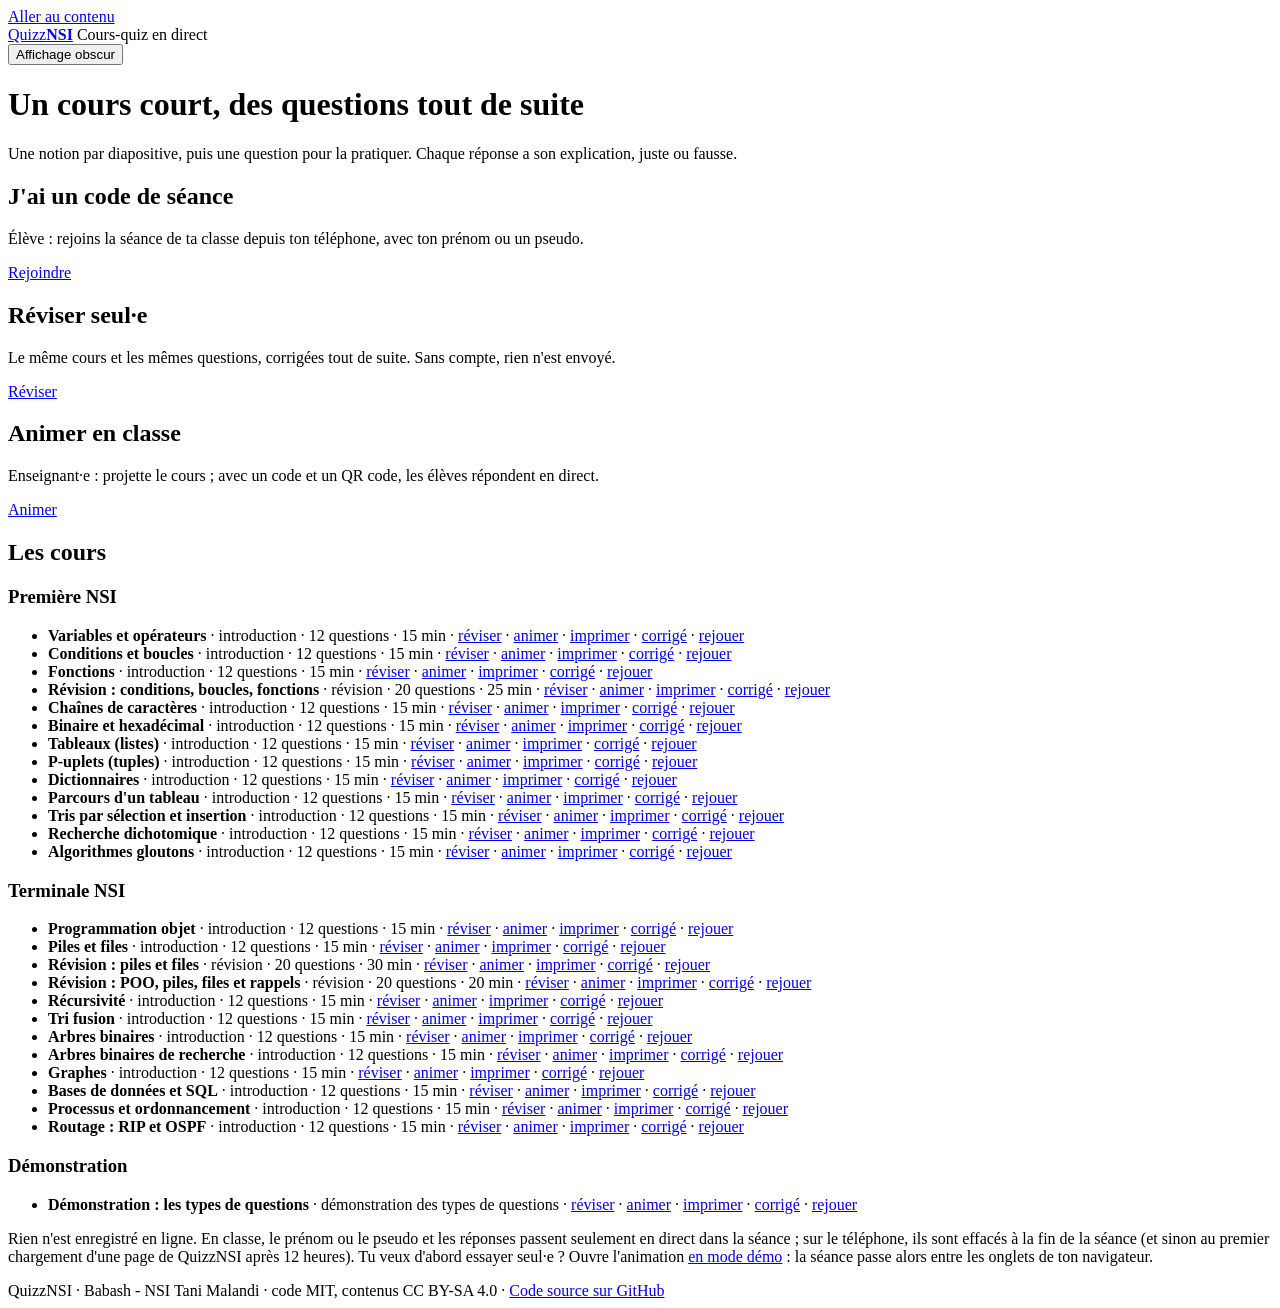
==== index.html @ 61593be2 "[T128][quiz] Révision POO, piles, files : retours du Gardien (q16, q19, q20, places, index.html) Co-" ====
<!DOCTYPE html>
<html lang="fr">
<head>
<meta charset="utf-8">
<meta name="viewport" content="width=device-width, initial-scale=1">
<title>QuizzNSI · cours-quiz en direct</title>
<meta name="description" content="Des cours en diapositives avec des questions à choix, à suivre en classe, chacun·e depuis son téléphone, seul·e en révision, ou sur papier.">
<link rel="icon" href="favicon.svg" type="image/svg+xml">
<link rel="stylesheet" href="css/polices.css">
<link rel="stylesheet" href="css/quizz.css">
<script>try{var t=localStorage.getItem('quizz-nsi:theme');t=t&&JSON.parse(t);if(t==='light'||t==='dark')document.documentElement.dataset.theme=t}catch(e){}</script>
</head>
<body>
<a class="evitement" href="#contenu">Aller au contenu</a>
<header class="barre">
  <a class="marque" href="index.html">Quizz<b>NSI</b></a>
  <span class="titre-page">Cours-quiz en direct</span>
  <div class="actions"><button class="bouton petit" type="button" data-bascule-theme>Affichage obscur</button></div>
</header>
<main id="contenu" tabindex="-1" class="accueil">
  <h1>Un cours court, des questions tout de suite</h1>
  <p>Une notion par diapositive, puis une question pour la pratiquer. Chaque réponse a son explication, juste ou fausse.</p>
  <div class="chemins">
    <section class="cadre chemin">
      <h2>J'ai un code de séance</h2>
      <p>Élève : rejoins la séance de ta classe depuis ton téléphone, avec ton prénom ou un pseudo.</p>
      <a class="bouton fort" href="rejoindre.html">Rejoindre</a>
    </section>
    <section class="cadre chemin">
      <h2>Réviser seul·e</h2>
      <p>Le même cours et les mêmes questions, corrigées tout de suite. Sans compte, rien n'est envoyé.</p>
      <a class="bouton" href="revision.html?cours=piles-files">Réviser</a>
    </section>
    <section class="cadre chemin">
      <h2>Animer en classe</h2>
      <p>Enseignant·e : projette le cours ; avec un code et un QR code, les élèves répondent en direct.</p>
      <a class="bouton" href="animer.html?cours=piles-files">Animer</a>
    </section>
  </div>
  <h2>Les cours</h2>
  <div id="cours">
  <h3>Première NSI</h3>
  <ul class="cours-liste">
    <li class="cadre"><strong>Variables et opérateurs</strong> · introduction · 12 questions · 15&nbsp;min · <a href="revision.html?cours=variables">réviser</a> · <a href="animer.html?cours=variables">animer</a> · <a href="imprimer.html?cours=variables">imprimer</a> · <a href="imprimer.html?cours=variables&amp;corrige">corrigé</a> · <a href="revision.html?cours=variables&amp;rejouer">rejouer</a></li>
    <li class="cadre"><strong>Conditions et boucles</strong> · introduction · 12 questions · 15&nbsp;min · <a href="revision.html?cours=conditions-boucles">réviser</a> · <a href="animer.html?cours=conditions-boucles">animer</a> · <a href="imprimer.html?cours=conditions-boucles">imprimer</a> · <a href="imprimer.html?cours=conditions-boucles&amp;corrige">corrigé</a> · <a href="revision.html?cours=conditions-boucles&amp;rejouer">rejouer</a></li>
    <li class="cadre"><strong>Fonctions</strong> · introduction · 12 questions · 15&nbsp;min · <a href="revision.html?cours=fonctions">réviser</a> · <a href="animer.html?cours=fonctions">animer</a> · <a href="imprimer.html?cours=fonctions">imprimer</a> · <a href="imprimer.html?cours=fonctions&amp;corrige">corrigé</a> · <a href="revision.html?cours=fonctions&amp;rejouer">rejouer</a></li>
    <li class="cadre"><strong>Révision : conditions, boucles, fonctions</strong> · révision · 20 questions · 25&nbsp;min · <a href="revision.html?cours=revision-conditions-boucles">réviser</a> · <a href="animer.html?cours=revision-conditions-boucles">animer</a> · <a href="imprimer.html?cours=revision-conditions-boucles">imprimer</a> · <a href="imprimer.html?cours=revision-conditions-boucles&amp;corrige">corrigé</a> · <a href="revision.html?cours=revision-conditions-boucles&amp;rejouer">rejouer</a></li>
    <li class="cadre"><strong>Chaînes de caractères</strong> · introduction · 12 questions · 15&nbsp;min · <a href="revision.html?cours=chaines">réviser</a> · <a href="animer.html?cours=chaines">animer</a> · <a href="imprimer.html?cours=chaines">imprimer</a> · <a href="imprimer.html?cours=chaines&amp;corrige">corrigé</a> · <a href="revision.html?cours=chaines&amp;rejouer">rejouer</a></li>
    <li class="cadre"><strong>Binaire et hexadécimal</strong> · introduction · 12 questions · 15&nbsp;min · <a href="revision.html?cours=binaire">réviser</a> · <a href="animer.html?cours=binaire">animer</a> · <a href="imprimer.html?cours=binaire">imprimer</a> · <a href="imprimer.html?cours=binaire&amp;corrige">corrigé</a> · <a href="revision.html?cours=binaire&amp;rejouer">rejouer</a></li>
    <li class="cadre"><strong>Tableaux (listes)</strong> · introduction · 12 questions · 15&nbsp;min · <a href="revision.html?cours=listes">réviser</a> · <a href="animer.html?cours=listes">animer</a> · <a href="imprimer.html?cours=listes">imprimer</a> · <a href="imprimer.html?cours=listes&amp;corrige">corrigé</a> · <a href="revision.html?cours=listes&amp;rejouer">rejouer</a></li>
    <li class="cadre"><strong>P-uplets (tuples)</strong> · introduction · 12 questions · 15&nbsp;min · <a href="revision.html?cours=tuples">réviser</a> · <a href="animer.html?cours=tuples">animer</a> · <a href="imprimer.html?cours=tuples">imprimer</a> · <a href="imprimer.html?cours=tuples&amp;corrige">corrigé</a> · <a href="revision.html?cours=tuples&amp;rejouer">rejouer</a></li>
    <li class="cadre"><strong>Dictionnaires</strong> · introduction · 12 questions · 15&nbsp;min · <a href="revision.html?cours=dictionnaires">réviser</a> · <a href="animer.html?cours=dictionnaires">animer</a> · <a href="imprimer.html?cours=dictionnaires">imprimer</a> · <a href="imprimer.html?cours=dictionnaires&amp;corrige">corrigé</a> · <a href="revision.html?cours=dictionnaires&amp;rejouer">rejouer</a></li>
    <li class="cadre"><strong>Parcours d'un tableau</strong> · introduction · 12 questions · 15&nbsp;min · <a href="revision.html?cours=parcours-tableau">réviser</a> · <a href="animer.html?cours=parcours-tableau">animer</a> · <a href="imprimer.html?cours=parcours-tableau">imprimer</a> · <a href="imprimer.html?cours=parcours-tableau&amp;corrige">corrigé</a> · <a href="revision.html?cours=parcours-tableau&amp;rejouer">rejouer</a></li>
    <li class="cadre"><strong>Tris par sélection et insertion</strong> · introduction · 12 questions · 15&nbsp;min · <a href="revision.html?cours=tris">réviser</a> · <a href="animer.html?cours=tris">animer</a> · <a href="imprimer.html?cours=tris">imprimer</a> · <a href="imprimer.html?cours=tris&amp;corrige">corrigé</a> · <a href="revision.html?cours=tris&amp;rejouer">rejouer</a></li>
    <li class="cadre"><strong>Recherche dichotomique</strong> · introduction · 12 questions · 15&nbsp;min · <a href="revision.html?cours=dichotomie">réviser</a> · <a href="animer.html?cours=dichotomie">animer</a> · <a href="imprimer.html?cours=dichotomie">imprimer</a> · <a href="imprimer.html?cours=dichotomie&amp;corrige">corrigé</a> · <a href="revision.html?cours=dichotomie&amp;rejouer">rejouer</a></li>
    <li class="cadre"><strong>Algorithmes gloutons</strong> · introduction · 12 questions · 15&nbsp;min · <a href="revision.html?cours=gloutons">réviser</a> · <a href="animer.html?cours=gloutons">animer</a> · <a href="imprimer.html?cours=gloutons">imprimer</a> · <a href="imprimer.html?cours=gloutons&amp;corrige">corrigé</a> · <a href="revision.html?cours=gloutons&amp;rejouer">rejouer</a></li>
  </ul>
  <h3>Terminale NSI</h3>
  <ul class="cours-liste">
    <li class="cadre"><strong>Programmation objet</strong> · introduction · 12 questions · 15&nbsp;min · <a href="revision.html?cours=poo">réviser</a> · <a href="animer.html?cours=poo">animer</a> · <a href="imprimer.html?cours=poo">imprimer</a> · <a href="imprimer.html?cours=poo&amp;corrige">corrigé</a> · <a href="revision.html?cours=poo&amp;rejouer">rejouer</a></li>
    <li class="cadre"><strong>Piles et files</strong> · introduction · 12 questions · 15&nbsp;min · <a href="revision.html?cours=piles-files">réviser</a> · <a href="animer.html?cours=piles-files">animer</a> · <a href="imprimer.html?cours=piles-files">imprimer</a> · <a href="imprimer.html?cours=piles-files&amp;corrige">corrigé</a> · <a href="revision.html?cours=piles-files&amp;rejouer">rejouer</a></li>
    <li class="cadre"><strong>Révision : piles et files</strong> · révision · 20 questions · 30&nbsp;min · <a href="revision.html?cours=revision-piles-files">réviser</a> · <a href="animer.html?cours=revision-piles-files">animer</a> · <a href="imprimer.html?cours=revision-piles-files">imprimer</a> · <a href="imprimer.html?cours=revision-piles-files&amp;corrige">corrigé</a> · <a href="revision.html?cours=revision-piles-files&amp;rejouer">rejouer</a></li>
    <li class="cadre"><strong>Révision : POO, piles, files et rappels</strong> · révision · 20 questions · 20&nbsp;min · <a href="revision.html?cours=revision-poo-piles-files">réviser</a> · <a href="animer.html?cours=revision-poo-piles-files">animer</a> · <a href="imprimer.html?cours=revision-poo-piles-files">imprimer</a> · <a href="imprimer.html?cours=revision-poo-piles-files&amp;corrige">corrigé</a> · <a href="revision.html?cours=revision-poo-piles-files&amp;rejouer">rejouer</a></li>
    <li class="cadre"><strong>Récursivité</strong> · introduction · 12 questions · 15&nbsp;min · <a href="revision.html?cours=recursivite">réviser</a> · <a href="animer.html?cours=recursivite">animer</a> · <a href="imprimer.html?cours=recursivite">imprimer</a> · <a href="imprimer.html?cours=recursivite&amp;corrige">corrigé</a> · <a href="revision.html?cours=recursivite&amp;rejouer">rejouer</a></li>
    <li class="cadre"><strong>Tri fusion</strong> · introduction · 12 questions · 15&nbsp;min · <a href="revision.html?cours=tri-fusion">réviser</a> · <a href="animer.html?cours=tri-fusion">animer</a> · <a href="imprimer.html?cours=tri-fusion">imprimer</a> · <a href="imprimer.html?cours=tri-fusion&amp;corrige">corrigé</a> · <a href="revision.html?cours=tri-fusion&amp;rejouer">rejouer</a></li>
    <li class="cadre"><strong>Arbres binaires</strong> · introduction · 12 questions · 15&nbsp;min · <a href="revision.html?cours=arbres-binaires">réviser</a> · <a href="animer.html?cours=arbres-binaires">animer</a> · <a href="imprimer.html?cours=arbres-binaires">imprimer</a> · <a href="imprimer.html?cours=arbres-binaires&amp;corrige">corrigé</a> · <a href="revision.html?cours=arbres-binaires&amp;rejouer">rejouer</a></li>
    <li class="cadre"><strong>Arbres binaires de recherche</strong> · introduction · 12 questions · 15&nbsp;min · <a href="revision.html?cours=abr">réviser</a> · <a href="animer.html?cours=abr">animer</a> · <a href="imprimer.html?cours=abr">imprimer</a> · <a href="imprimer.html?cours=abr&amp;corrige">corrigé</a> · <a href="revision.html?cours=abr&amp;rejouer">rejouer</a></li>
    <li class="cadre"><strong>Graphes</strong> · introduction · 12 questions · 15&nbsp;min · <a href="revision.html?cours=graphes">réviser</a> · <a href="animer.html?cours=graphes">animer</a> · <a href="imprimer.html?cours=graphes">imprimer</a> · <a href="imprimer.html?cours=graphes&amp;corrige">corrigé</a> · <a href="revision.html?cours=graphes&amp;rejouer">rejouer</a></li>
    <li class="cadre"><strong>Bases de données et SQL</strong> · introduction · 12 questions · 15&nbsp;min · <a href="revision.html?cours=sql">réviser</a> · <a href="animer.html?cours=sql">animer</a> · <a href="imprimer.html?cours=sql">imprimer</a> · <a href="imprimer.html?cours=sql&amp;corrige">corrigé</a> · <a href="revision.html?cours=sql&amp;rejouer">rejouer</a></li>
    <li class="cadre"><strong>Processus et ordonnancement</strong> · introduction · 12 questions · 15&nbsp;min · <a href="revision.html?cours=processus">réviser</a> · <a href="animer.html?cours=processus">animer</a> · <a href="imprimer.html?cours=processus">imprimer</a> · <a href="imprimer.html?cours=processus&amp;corrige">corrigé</a> · <a href="revision.html?cours=processus&amp;rejouer">rejouer</a></li>
    <li class="cadre"><strong>Routage : RIP et OSPF</strong> · introduction · 12 questions · 15&nbsp;min · <a href="revision.html?cours=routage">réviser</a> · <a href="animer.html?cours=routage">animer</a> · <a href="imprimer.html?cours=routage">imprimer</a> · <a href="imprimer.html?cours=routage&amp;corrige">corrigé</a> · <a href="revision.html?cours=routage&amp;rejouer">rejouer</a></li>
  </ul>
  <h3>Démonstration</h3>
  <ul class="cours-liste">
    <li class="cadre"><strong>Démonstration : les types de questions</strong> · démonstration des types de questions · <a href="revision.html?cours=demo-types-de-questions">réviser</a> · <a href="animer.html?cours=demo-types-de-questions">animer</a> · <a href="imprimer.html?cours=demo-types-de-questions">imprimer</a> · <a href="imprimer.html?cours=demo-types-de-questions&amp;corrige">corrigé</a> · <a href="revision.html?cours=demo-types-de-questions&amp;rejouer">rejouer</a></li>
  </ul>
  </div>
  <p class="info">Rien n'est enregistré en ligne. En classe, le prénom ou le pseudo et les réponses passent seulement en direct dans la séance ; sur le téléphone, ils sont effacés à la fin de la séance (et sinon au premier chargement d'une page de QuizzNSI après 12 heures). Tu veux d'abord essayer seul·e ? Ouvre l'animation <a href="animer.html?cours=piles-files&amp;demo">en mode démo</a> : la séance passe alors entre les onglets de ton navigateur.</p>
</main>
<footer class="pied">QuizzNSI · Babash - NSI Tani Malandi · code MIT, contenus CC BY-SA 4.0 · <a href="https://github.com/babash/quizz-nsi" rel="noopener">Code source sur GitHub</a></footer>
<script src="js/commun.js"></script>
<script>
(async function () {
  const Q = window.QuizzNSI; Q.theme();
  try {
    const r = await fetch('cours/catalogue.json', { cache: 'no-cache' }); if (!r.ok) return;
    const c = await r.json(); if (!c || !Array.isArray(c.cours) || !c.cours.length) return;
    // rangés par niveau, dans l'ordre du catalogue (la progression de l'année) ; la démonstration à la fin
    const ligne = x => {
      const id = encodeURIComponent(x.id);
      const gabarit = x.gabarit === 'introduction' ? 'introduction · ' : x.gabarit === 'revision' ? 'révision · ' : '';
      const duree = (x.duree_minutes | 0) > 0 ? ' · ' + (x.duree_minutes | 0) + String.fromCharCode(0xA0) + 'min' : '';
      const quoi = x.demonstration === true ? 'démonstration des types de questions' : gabarit + (x.questions | 0) + ' questions' + duree;
      return '<li class="cadre"><strong>' + Q.echapper(x.titre) + '</strong> · ' + quoi + ' · '
        + '<a href="revision.html?cours=' + id + '">réviser</a> · <a href="animer.html?cours=' + id + '">animer</a> · <a href="imprimer.html?cours=' + id + '">imprimer</a> · <a href="imprimer.html?cours=' + id + '&amp;corrige">corrigé</a> · <a href="revision.html?cours=' + id + '&amp;rejouer">rejouer</a></li>';
    };
    const groupes = [];
    c.cours.filter(x => /^[a-z0-9-]{1,60}$/.test(x.id)).forEach(x => {
      const nom = x.demonstration === true ? 'Démonstration' : String(x.niveau || '');
      let g = groupes.find(y => y.nom === nom);
      if (!g) { g = { nom, cours: [] }; groupes.push(g); }
      g.cours.push(x);
    });
    groupes.sort((a, b) => (a.nom === 'Démonstration') - (b.nom === 'Démonstration'));
    document.getElementById('cours').innerHTML = groupes.map(g => '<h3>' + Q.echapper(g.nom) + '</h3><ul class="cours-liste">' + g.cours.map(ligne).join('') + '</ul>').join('');
  } catch (e) { /* la liste écrite dans la page reste */ }
})();
</script>
</body>
</html>
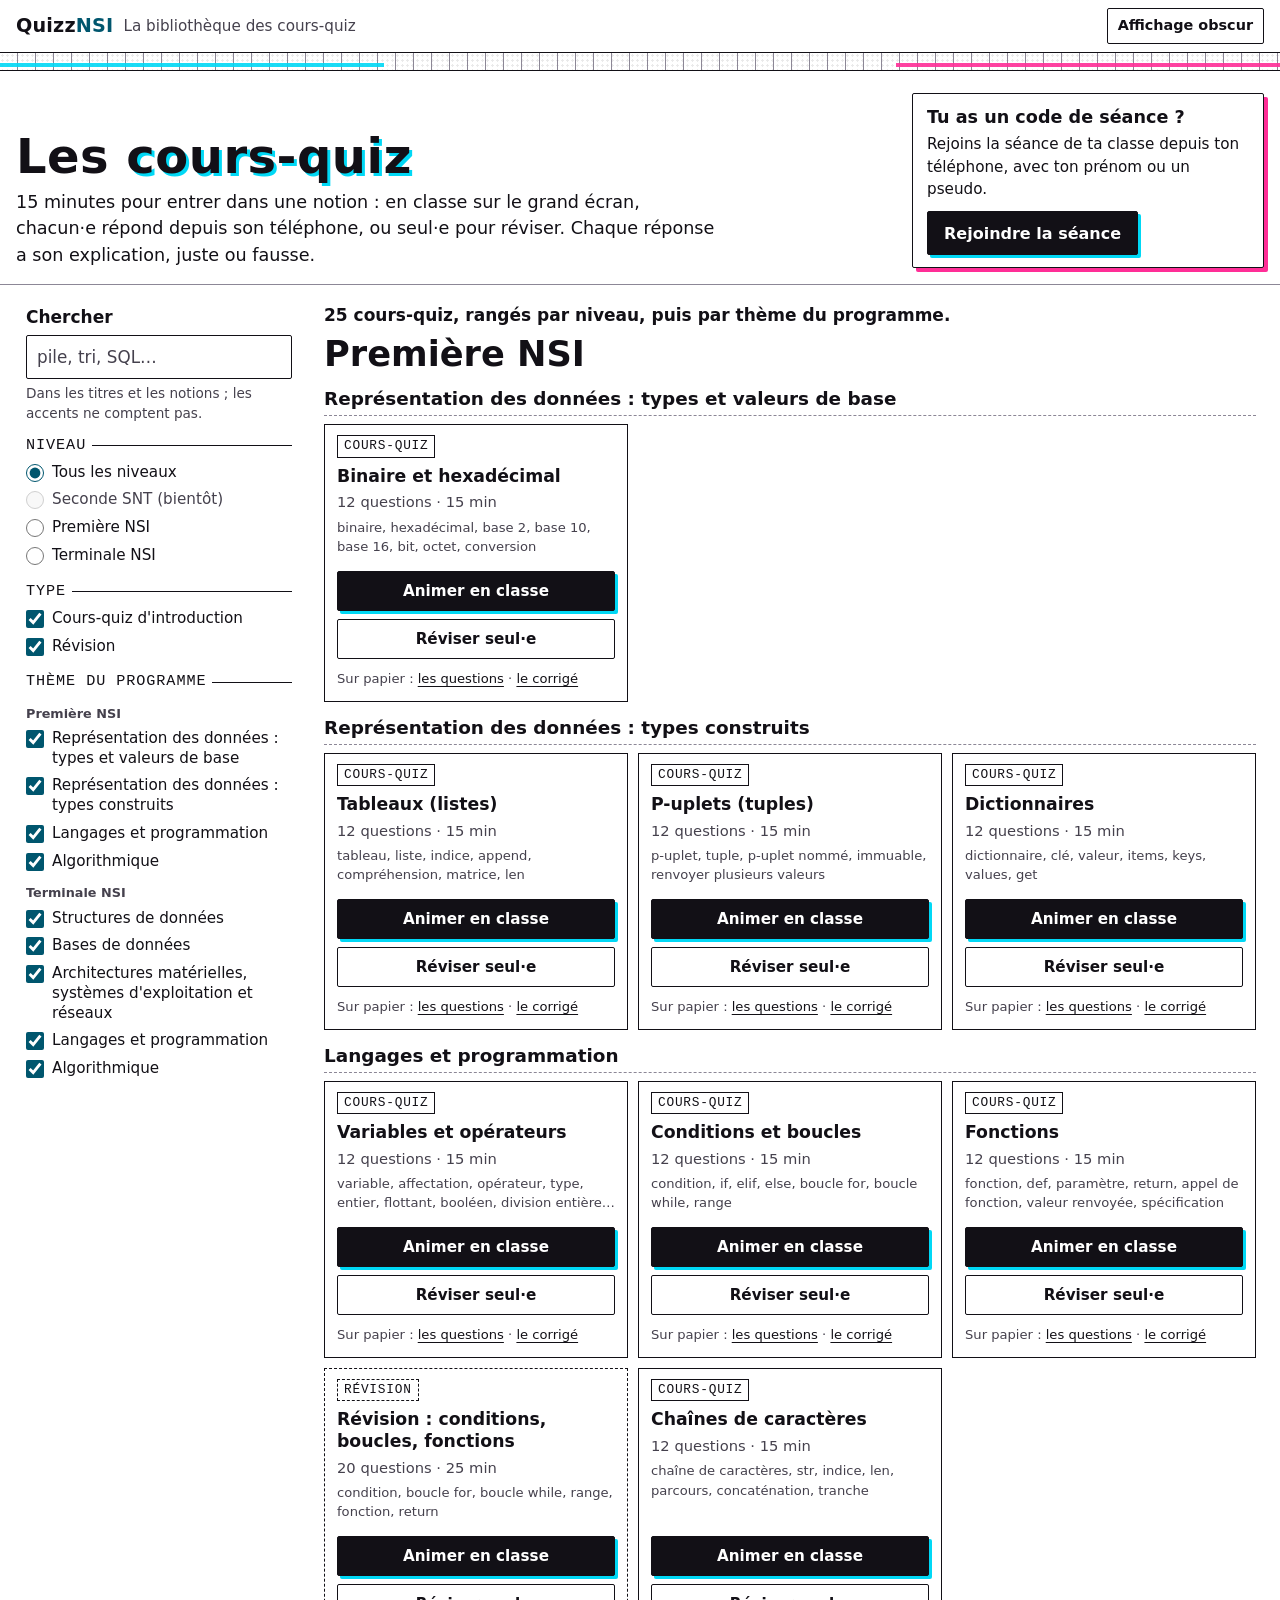
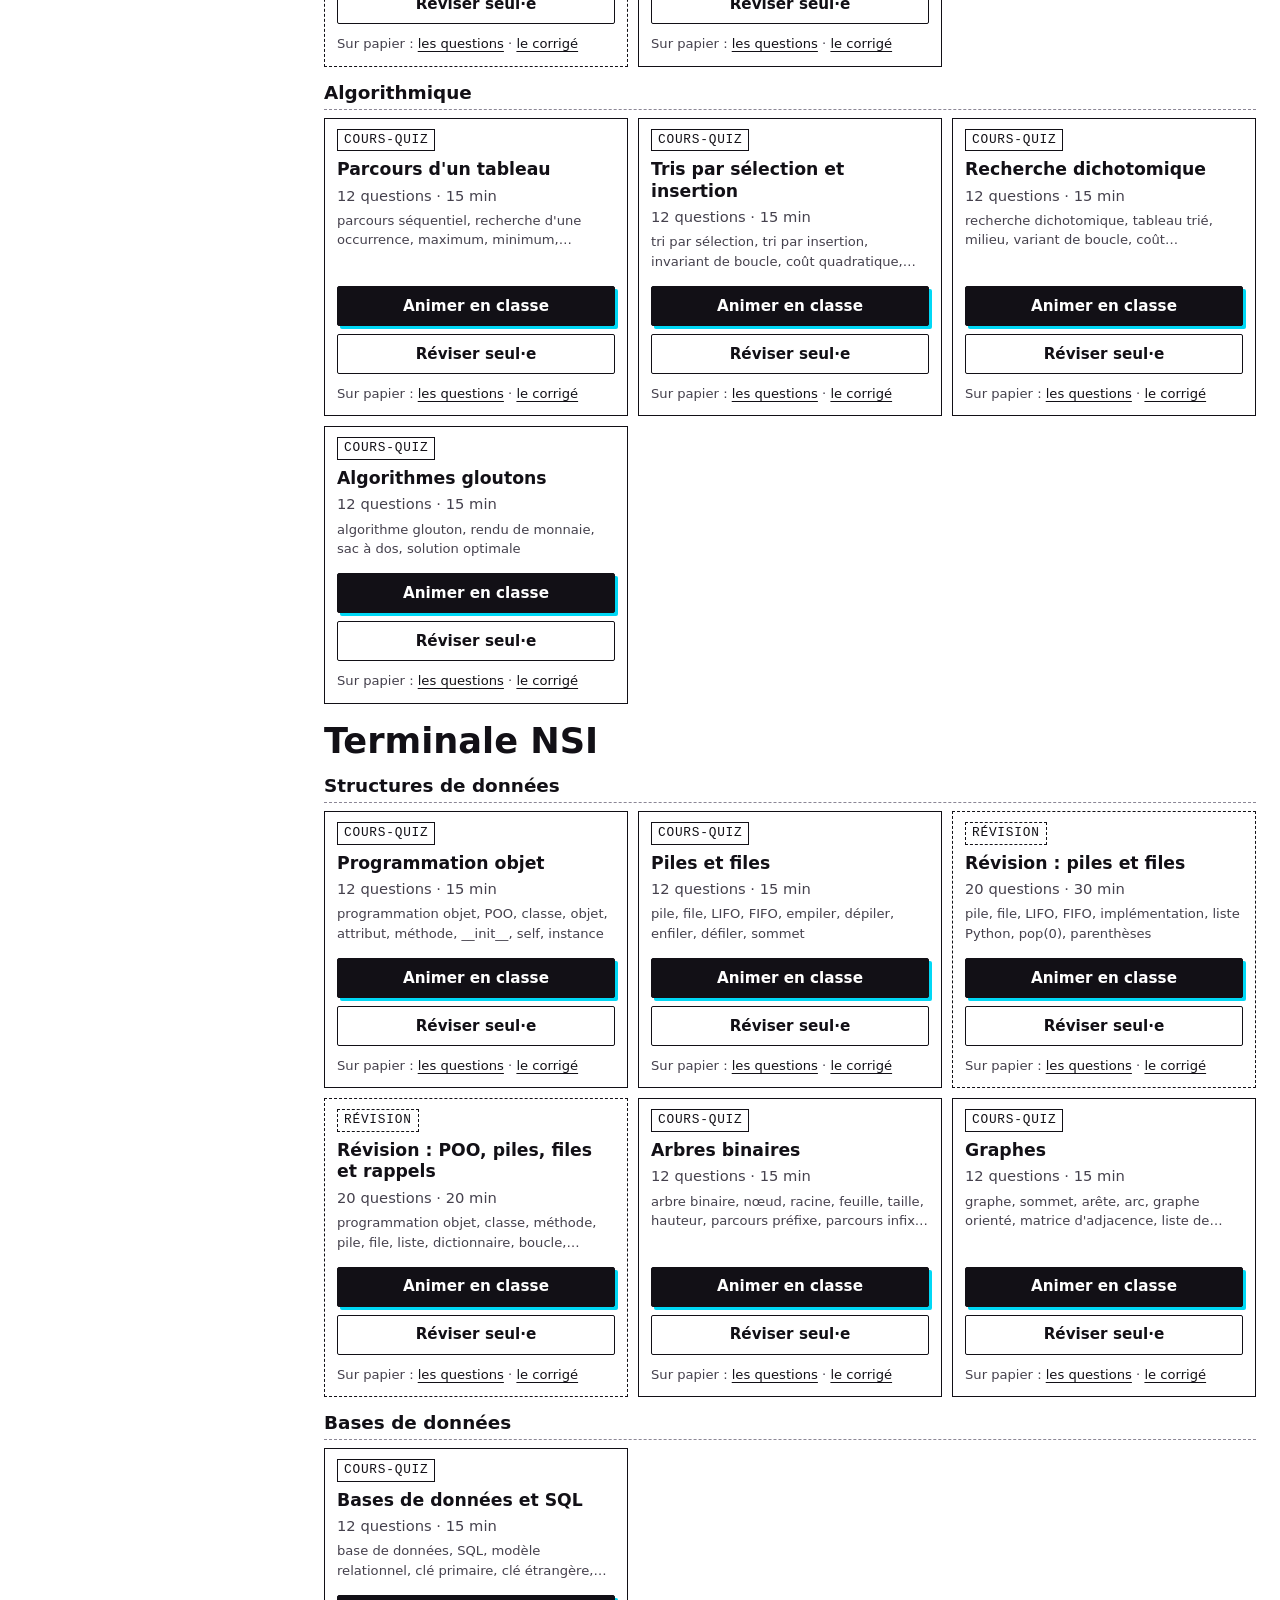
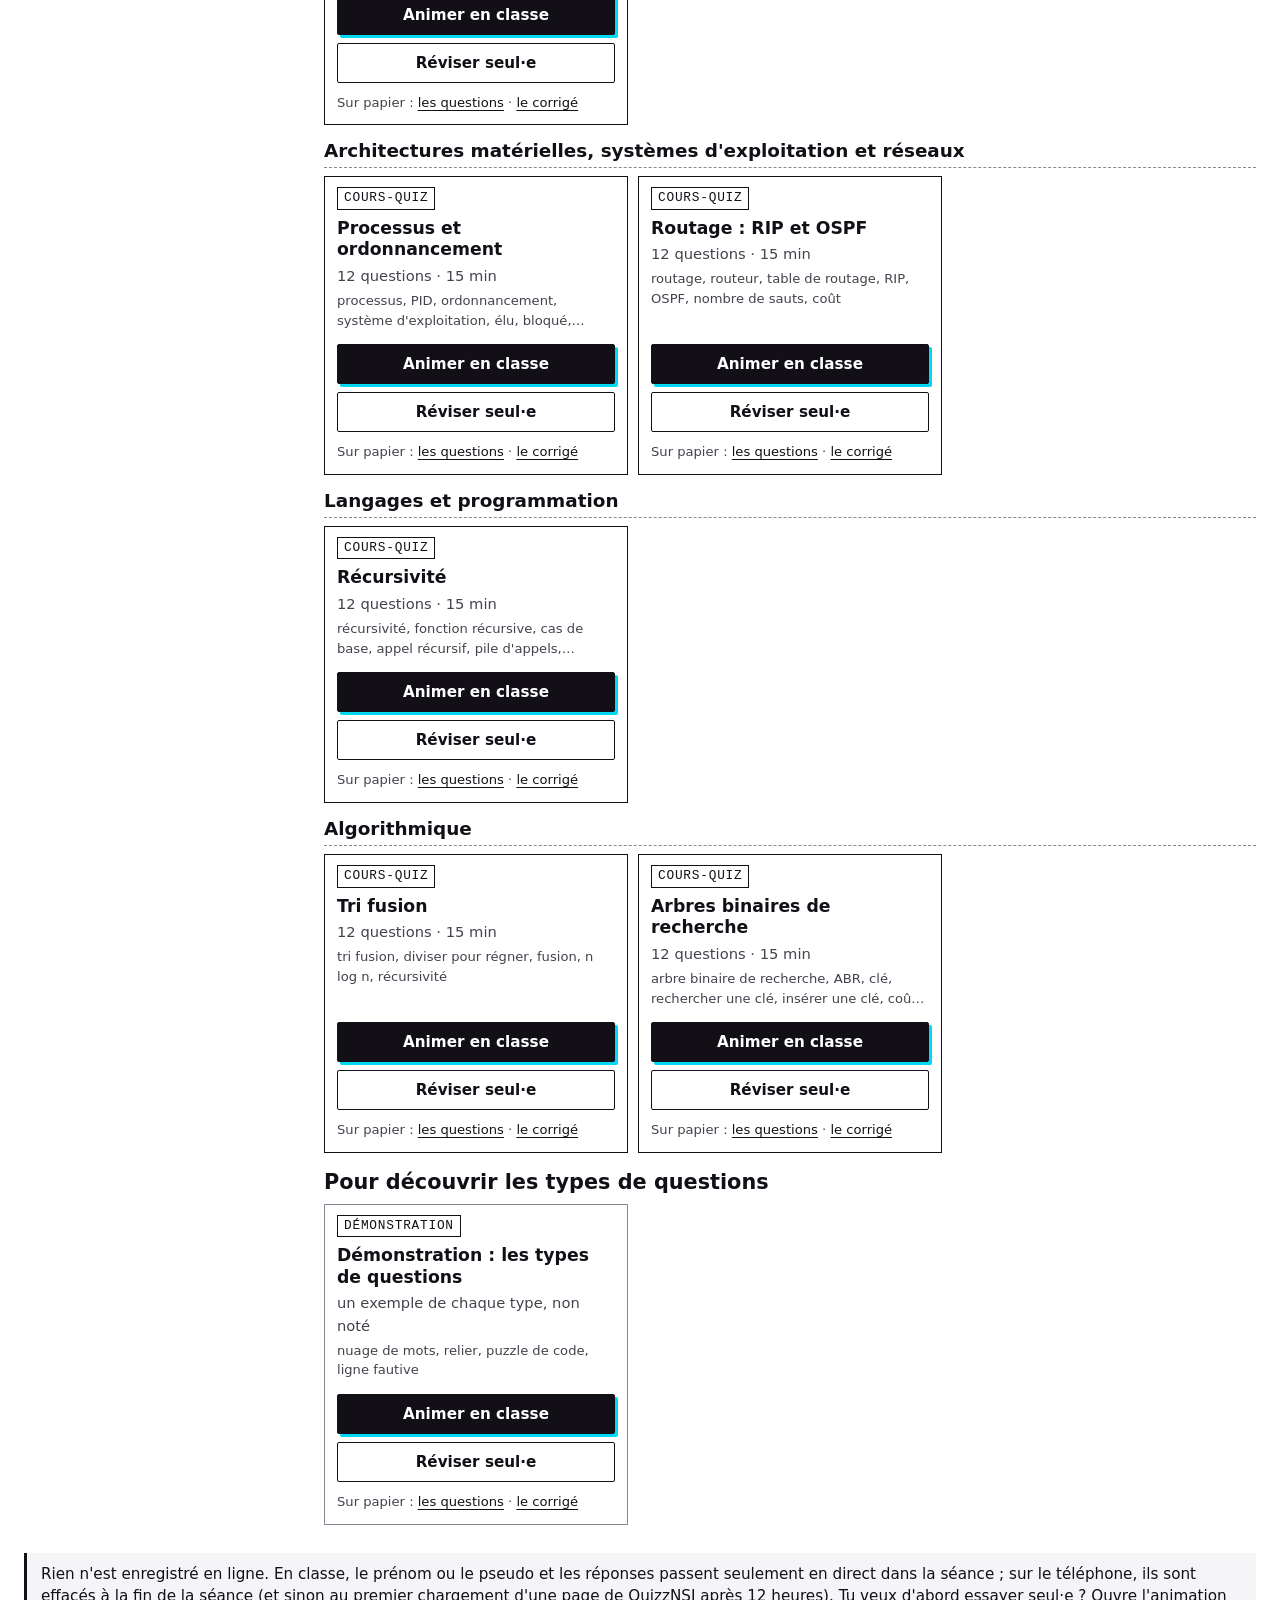
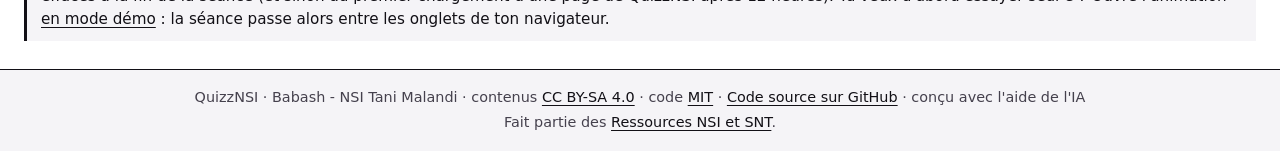
==== commit 6c3cabfe: "[T134][atelier] L'accueil rangé en bibliothèque : par niveau, puis par thème du programme - cours/ca" ====
--- a/index.html
+++ b/index.html
@@ -3,108 +3,158 @@
 <head>
 <meta charset="utf-8">
 <meta name="viewport" content="width=device-width, initial-scale=1">
-<title>QuizzNSI · cours-quiz en direct</title>
-<meta name="description" content="Des cours en diapositives avec des questions à choix, à suivre en classe, chacun·e depuis son téléphone, seul·e en révision, ou sur papier.">
+<title>QuizzNSI · la bibliothèque des cours-quiz</title>
+<meta name="description" content="Les cours-quiz de NSI, rangés par niveau puis par thème du programme : un cours court en diapositives et des questions tout de suite, à animer en classe sur les téléphones des élèves ou à réviser seul·e.">
 <link rel="icon" href="favicon.svg" type="image/svg+xml">
 <link rel="stylesheet" href="css/polices.css">
-<link rel="stylesheet" href="css/quizz.css">
+<!-- Le socle provisoire : à remplacer par le socle des applications du site (assets/signal-commun.css et assets/applis.css), voir l'en-tête du fichier. -->
+<link rel="stylesheet" href="css/socle-provisoire.css">
+<link rel="stylesheet" href="css/bibliotheque.css">
 <script>try{var t=localStorage.getItem('quizz-nsi:theme');t=t&&JSON.parse(t);if(t==='light'||t==='dark')document.documentElement.dataset.theme=t}catch(e){}</script>
 </head>
-<body>
+<body data-appli="quizz">
 <a class="evitement" href="#contenu">Aller au contenu</a>
-<header class="barre">
-  <a class="marque" href="index.html">Quizz<b>NSI</b></a>
-  <span class="titre-page">Cours-quiz en direct</span>
-  <div class="actions"><button class="bouton petit" type="button" data-bascule-theme>Affichage obscur</button></div>
+<header class="ap-barre">
+  <a class="ap-logo" href="index.html">Quizz<b>NSI</b></a>
+  <span class="ap-lieu">La bibliothèque des cours-quiz</span>
+  <span class="esp"></span>
+  <button class="bt mini" type="button" data-bascule-theme>Affichage obscur</button>
 </header>
-<main id="contenu" tabindex="-1" class="accueil">
-  <h1>Un cours court, des questions tout de suite</h1>
-  <p>Une notion par diapositive, puis une question pour la pratiquer. Chaque réponse a son explication, juste ou fausse.</p>
-  <div class="chemins">
-    <section class="cadre chemin">
-      <h2>J'ai un code de séance</h2>
-      <p>Élève : rejoins la séance de ta classe depuis ton téléphone, avec ton prénom ou un pseudo.</p>
-      <a class="bouton fort" href="rejoindre.html">Rejoindre</a>
+<div class="pl-bandeau" aria-hidden="true"></div>
+<main id="contenu" tabindex="-1">
+  <header class="qz-tete">
+    <div class="qz-intro">
+      <h1 class="ap-titre">Les <span class="neon">cours-quiz</span></h1>
+      <p>15 minutes pour entrer dans une notion : en classe sur le grand écran, chacun·e répond depuis son téléphone, ou seul·e pour réviser. Chaque réponse a son explication, juste ou fausse.</p>
+    </div>
+    <section class="carte qz-rejoindre" aria-labelledby="titre-rejoindre">
+      <h2 id="titre-rejoindre">Tu as un code de séance ?</h2>
+      <p>Rejoins la séance de ta classe depuis ton téléphone, avec ton prénom ou un pseudo.</p>
+      <a class="bt p" href="rejoindre.html">Rejoindre la séance</a>
     </section>
-    <section class="cadre chemin">
-      <h2>Réviser seul·e</h2>
-      <p>Le même cours et les mêmes questions, corrigées tout de suite. Sans compte, rien n'est envoyé.</p>
-      <a class="bouton" href="revision.html?cours=piles-files">Réviser</a>
-    </section>
-    <section class="cadre chemin">
-      <h2>Animer en classe</h2>
-      <p>Enseignant·e : projette le cours ; avec un code et un QR code, les élèves répondent en direct.</p>
-      <a class="bouton" href="animer.html?cours=piles-files">Animer</a>
-    </section>
-  </div>
-  <h2>Les cours</h2>
-  <div id="cours">
-  <h3>Première NSI</h3>
-  <ul class="cours-liste">
-    <li class="cadre"><strong>Variables et opérateurs</strong> · introduction · 12 questions · 15&nbsp;min · <a href="revision.html?cours=variables">réviser</a> · <a href="animer.html?cours=variables">animer</a> · <a href="imprimer.html?cours=variables">imprimer</a> · <a href="imprimer.html?cours=variables&amp;corrige">corrigé</a> · <a href="revision.html?cours=variables&amp;rejouer">rejouer</a></li>
-    <li class="cadre"><strong>Conditions et boucles</strong> · introduction · 12 questions · 15&nbsp;min · <a href="revision.html?cours=conditions-boucles">réviser</a> · <a href="animer.html?cours=conditions-boucles">animer</a> · <a href="imprimer.html?cours=conditions-boucles">imprimer</a> · <a href="imprimer.html?cours=conditions-boucles&amp;corrige">corrigé</a> · <a href="revision.html?cours=conditions-boucles&amp;rejouer">rejouer</a></li>
-    <li class="cadre"><strong>Fonctions</strong> · introduction · 12 questions · 15&nbsp;min · <a href="revision.html?cours=fonctions">réviser</a> · <a href="animer.html?cours=fonctions">animer</a> · <a href="imprimer.html?cours=fonctions">imprimer</a> · <a href="imprimer.html?cours=fonctions&amp;corrige">corrigé</a> · <a href="revision.html?cours=fonctions&amp;rejouer">rejouer</a></li>
-    <li class="cadre"><strong>Révision : conditions, boucles, fonctions</strong> · révision · 20 questions · 25&nbsp;min · <a href="revision.html?cours=revision-conditions-boucles">réviser</a> · <a href="animer.html?cours=revision-conditions-boucles">animer</a> · <a href="imprimer.html?cours=revision-conditions-boucles">imprimer</a> · <a href="imprimer.html?cours=revision-conditions-boucles&amp;corrige">corrigé</a> · <a href="revision.html?cours=revision-conditions-boucles&amp;rejouer">rejouer</a></li>
-    <li class="cadre"><strong>Chaînes de caractères</strong> · introduction · 12 questions · 15&nbsp;min · <a href="revision.html?cours=chaines">réviser</a> · <a href="animer.html?cours=chaines">animer</a> · <a href="imprimer.html?cours=chaines">imprimer</a> · <a href="imprimer.html?cours=chaines&amp;corrige">corrigé</a> · <a href="revision.html?cours=chaines&amp;rejouer">rejouer</a></li>
-    <li class="cadre"><strong>Binaire et hexadécimal</strong> · introduction · 12 questions · 15&nbsp;min · <a href="revision.html?cours=binaire">réviser</a> · <a href="animer.html?cours=binaire">animer</a> · <a href="imprimer.html?cours=binaire">imprimer</a> · <a href="imprimer.html?cours=binaire&amp;corrige">corrigé</a> · <a href="revision.html?cours=binaire&amp;rejouer">rejouer</a></li>
-    <li class="cadre"><strong>Tableaux (listes)</strong> · introduction · 12 questions · 15&nbsp;min · <a href="revision.html?cours=listes">réviser</a> · <a href="animer.html?cours=listes">animer</a> · <a href="imprimer.html?cours=listes">imprimer</a> · <a href="imprimer.html?cours=listes&amp;corrige">corrigé</a> · <a href="revision.html?cours=listes&amp;rejouer">rejouer</a></li>
-    <li class="cadre"><strong>P-uplets (tuples)</strong> · introduction · 12 questions · 15&nbsp;min · <a href="revision.html?cours=tuples">réviser</a> · <a href="animer.html?cours=tuples">animer</a> · <a href="imprimer.html?cours=tuples">imprimer</a> · <a href="imprimer.html?cours=tuples&amp;corrige">corrigé</a> · <a href="revision.html?cours=tuples&amp;rejouer">rejouer</a></li>
-    <li class="cadre"><strong>Dictionnaires</strong> · introduction · 12 questions · 15&nbsp;min · <a href="revision.html?cours=dictionnaires">réviser</a> · <a href="animer.html?cours=dictionnaires">animer</a> · <a href="imprimer.html?cours=dictionnaires">imprimer</a> · <a href="imprimer.html?cours=dictionnaires&amp;corrige">corrigé</a> · <a href="revision.html?cours=dictionnaires&amp;rejouer">rejouer</a></li>
-    <li class="cadre"><strong>Parcours d'un tableau</strong> · introduction · 12 questions · 15&nbsp;min · <a href="revision.html?cours=parcours-tableau">réviser</a> · <a href="animer.html?cours=parcours-tableau">animer</a> · <a href="imprimer.html?cours=parcours-tableau">imprimer</a> · <a href="imprimer.html?cours=parcours-tableau&amp;corrige">corrigé</a> · <a href="revision.html?cours=parcours-tableau&amp;rejouer">rejouer</a></li>
-    <li class="cadre"><strong>Tris par sélection et insertion</strong> · introduction · 12 questions · 15&nbsp;min · <a href="revision.html?cours=tris">réviser</a> · <a href="animer.html?cours=tris">animer</a> · <a href="imprimer.html?cours=tris">imprimer</a> · <a href="imprimer.html?cours=tris&amp;corrige">corrigé</a> · <a href="revision.html?cours=tris&amp;rejouer">rejouer</a></li>
-    <li class="cadre"><strong>Recherche dichotomique</strong> · introduction · 12 questions · 15&nbsp;min · <a href="revision.html?cours=dichotomie">réviser</a> · <a href="animer.html?cours=dichotomie">animer</a> · <a href="imprimer.html?cours=dichotomie">imprimer</a> · <a href="imprimer.html?cours=dichotomie&amp;corrige">corrigé</a> · <a href="revision.html?cours=dichotomie&amp;rejouer">rejouer</a></li>
-    <li class="cadre"><strong>Algorithmes gloutons</strong> · introduction · 12 questions · 15&nbsp;min · <a href="revision.html?cours=gloutons">réviser</a> · <a href="animer.html?cours=gloutons">animer</a> · <a href="imprimer.html?cours=gloutons">imprimer</a> · <a href="imprimer.html?cours=gloutons&amp;corrige">corrigé</a> · <a href="revision.html?cours=gloutons&amp;rejouer">rejouer</a></li>
-  </ul>
-  <h3>Terminale NSI</h3>
-  <ul class="cours-liste">
-    <li class="cadre"><strong>Programmation objet</strong> · introduction · 12 questions · 15&nbsp;min · <a href="revision.html?cours=poo">réviser</a> · <a href="animer.html?cours=poo">animer</a> · <a href="imprimer.html?cours=poo">imprimer</a> · <a href="imprimer.html?cours=poo&amp;corrige">corrigé</a> · <a href="revision.html?cours=poo&amp;rejouer">rejouer</a></li>
-    <li class="cadre"><strong>Piles et files</strong> · introduction · 12 questions · 15&nbsp;min · <a href="revision.html?cours=piles-files">réviser</a> · <a href="animer.html?cours=piles-files">animer</a> · <a href="imprimer.html?cours=piles-files">imprimer</a> · <a href="imprimer.html?cours=piles-files&amp;corrige">corrigé</a> · <a href="revision.html?cours=piles-files&amp;rejouer">rejouer</a></li>
-    <li class="cadre"><strong>Révision : piles et files</strong> · révision · 20 questions · 30&nbsp;min · <a href="revision.html?cours=revision-piles-files">réviser</a> · <a href="animer.html?cours=revision-piles-files">animer</a> · <a href="imprimer.html?cours=revision-piles-files">imprimer</a> · <a href="imprimer.html?cours=revision-piles-files&amp;corrige">corrigé</a> · <a href="revision.html?cours=revision-piles-files&amp;rejouer">rejouer</a></li>
-    <li class="cadre"><strong>Révision : POO, piles, files et rappels</strong> · révision · 20 questions · 20&nbsp;min · <a href="revision.html?cours=revision-poo-piles-files">réviser</a> · <a href="animer.html?cours=revision-poo-piles-files">animer</a> · <a href="imprimer.html?cours=revision-poo-piles-files">imprimer</a> · <a href="imprimer.html?cours=revision-poo-piles-files&amp;corrige">corrigé</a> · <a href="revision.html?cours=revision-poo-piles-files&amp;rejouer">rejouer</a></li>
-    <li class="cadre"><strong>Récursivité</strong> · introduction · 12 questions · 15&nbsp;min · <a href="revision.html?cours=recursivite">réviser</a> · <a href="animer.html?cours=recursivite">animer</a> · <a href="imprimer.html?cours=recursivite">imprimer</a> · <a href="imprimer.html?cours=recursivite&amp;corrige">corrigé</a> · <a href="revision.html?cours=recursivite&amp;rejouer">rejouer</a></li>
-    <li class="cadre"><strong>Tri fusion</strong> · introduction · 12 questions · 15&nbsp;min · <a href="revision.html?cours=tri-fusion">réviser</a> · <a href="animer.html?cours=tri-fusion">animer</a> · <a href="imprimer.html?cours=tri-fusion">imprimer</a> · <a href="imprimer.html?cours=tri-fusion&amp;corrige">corrigé</a> · <a href="revision.html?cours=tri-fusion&amp;rejouer">rejouer</a></li>
-    <li class="cadre"><strong>Arbres binaires</strong> · introduction · 12 questions · 15&nbsp;min · <a href="revision.html?cours=arbres-binaires">réviser</a> · <a href="animer.html?cours=arbres-binaires">animer</a> · <a href="imprimer.html?cours=arbres-binaires">imprimer</a> · <a href="imprimer.html?cours=arbres-binaires&amp;corrige">corrigé</a> · <a href="revision.html?cours=arbres-binaires&amp;rejouer">rejouer</a></li>
-    <li class="cadre"><strong>Arbres binaires de recherche</strong> · introduction · 12 questions · 15&nbsp;min · <a href="revision.html?cours=abr">réviser</a> · <a href="animer.html?cours=abr">animer</a> · <a href="imprimer.html?cours=abr">imprimer</a> · <a href="imprimer.html?cours=abr&amp;corrige">corrigé</a> · <a href="revision.html?cours=abr&amp;rejouer">rejouer</a></li>
-    <li class="cadre"><strong>Graphes</strong> · introduction · 12 questions · 15&nbsp;min · <a href="revision.html?cours=graphes">réviser</a> · <a href="animer.html?cours=graphes">animer</a> · <a href="imprimer.html?cours=graphes">imprimer</a> · <a href="imprimer.html?cours=graphes&amp;corrige">corrigé</a> · <a href="revision.html?cours=graphes&amp;rejouer">rejouer</a></li>
-    <li class="cadre"><strong>Bases de données et SQL</strong> · introduction · 12 questions · 15&nbsp;min · <a href="revision.html?cours=sql">réviser</a> · <a href="animer.html?cours=sql">animer</a> · <a href="imprimer.html?cours=sql">imprimer</a> · <a href="imprimer.html?cours=sql&amp;corrige">corrigé</a> · <a href="revision.html?cours=sql&amp;rejouer">rejouer</a></li>
-    <li class="cadre"><strong>Processus et ordonnancement</strong> · introduction · 12 questions · 15&nbsp;min · <a href="revision.html?cours=processus">réviser</a> · <a href="animer.html?cours=processus">animer</a> · <a href="imprimer.html?cours=processus">imprimer</a> · <a href="imprimer.html?cours=processus&amp;corrige">corrigé</a> · <a href="revision.html?cours=processus&amp;rejouer">rejouer</a></li>
-    <li class="cadre"><strong>Routage : RIP et OSPF</strong> · introduction · 12 questions · 15&nbsp;min · <a href="revision.html?cours=routage">réviser</a> · <a href="animer.html?cours=routage">animer</a> · <a href="imprimer.html?cours=routage">imprimer</a> · <a href="imprimer.html?cours=routage&amp;corrige">corrigé</a> · <a href="revision.html?cours=routage&amp;rejouer">rejouer</a></li>
-  </ul>
-  <h3>Démonstration</h3>
-  <ul class="cours-liste">
-    <li class="cadre"><strong>Démonstration : les types de questions</strong> · démonstration des types de questions · <a href="revision.html?cours=demo-types-de-questions">réviser</a> · <a href="animer.html?cours=demo-types-de-questions">animer</a> · <a href="imprimer.html?cours=demo-types-de-questions">imprimer</a> · <a href="imprimer.html?cours=demo-types-de-questions&amp;corrige">corrigé</a> · <a href="revision.html?cours=demo-types-de-questions&amp;rejouer">rejouer</a></li>
-  </ul>
-  </div>
-  <p class="info">Rien n'est enregistré en ligne. En classe, le prénom ou le pseudo et les réponses passent seulement en direct dans la séance ; sur le téléphone, ils sont effacés à la fin de la séance (et sinon au premier chargement d'une page de QuizzNSI après 12 heures). Tu veux d'abord essayer seul·e ? Ouvre l'animation <a href="animer.html?cours=piles-files&amp;demo">en mode démo</a> : la séance passe alors entre les onglets de ton navigateur.</p>
+  </header>
+<!-- bibliotheque:debut -->
+<div class="qz-corps">
+<aside class="qz-filtres" id="filtres" aria-label="Chercher et filtrer" hidden>
+<form id="form-filtres" role="search" aria-label="Chercher un cours-quiz">
+<label class="lab" for="recherche">Chercher</label>
+<input id="recherche" name="q" type="search" class="champ" placeholder="pile, tri, SQL…" autocomplete="off" spellcheck="false" aria-describedby="aide-recherche">
+<p class="qz-aide" id="aide-recherche">Dans les titres et les notions ; les accents ne comptent pas.</p>
+<details class="qz-plus" id="plus-filtres"><summary>Niveau, type et thème</summary>
+<fieldset class="qz-f-niveau"><legend>Niveau</legend>
+<label><input type="radio" name="niveau" value="" checked> Tous les niveaux</label>
+<label class="qz-bientot"><input type="radio" name="niveau" value="seconde-snt" disabled> Seconde SNT (bientôt)</label>
+<label><input type="radio" name="niveau" value="premiere-nsi"> Première NSI</label>
+<label><input type="radio" name="niveau" value="terminale-nsi"> Terminale NSI</label>
+</fieldset>
+<fieldset class="qz-f-type"><legend>Type</legend>
+<label><input type="checkbox" name="type" value="introduction" checked> Cours-quiz d'introduction</label>
+<label><input type="checkbox" name="type" value="revision" checked> Révision</label>
+</fieldset>
+<fieldset class="qz-f-theme"><legend>Thème du programme</legend>
+<div class="qz-f-groupe" data-niveau="premiere-nsi"><p class="qz-f-sous" aria-hidden="true">Première NSI</p>
+<label><input type="checkbox" name="theme" value="nsi-1re-2019.types-de-base" checked> Représentation des données : types et valeurs de base<span class="visuel-cache"> (Première NSI)</span></label>
+<label><input type="checkbox" name="theme" value="nsi-1re-2019.types-construits" checked> Représentation des données : types construits<span class="visuel-cache"> (Première NSI)</span></label>
+<label><input type="checkbox" name="theme" value="nsi-1re-2019.langages" checked> Langages et programmation<span class="visuel-cache"> (Première NSI)</span></label>
+<label><input type="checkbox" name="theme" value="nsi-1re-2019.algorithmique" checked> Algorithmique<span class="visuel-cache"> (Première NSI)</span></label>
+</div>
+<div class="qz-f-groupe" data-niveau="terminale-nsi"><p class="qz-f-sous" aria-hidden="true">Terminale NSI</p>
+<label><input type="checkbox" name="theme" value="nsi-tle-2019.structures-de-donnees" checked> Structures de données<span class="visuel-cache"> (Terminale NSI)</span></label>
+<label><input type="checkbox" name="theme" value="nsi-tle-2019.bases-de-donnees" checked> Bases de données<span class="visuel-cache"> (Terminale NSI)</span></label>
+<label><input type="checkbox" name="theme" value="nsi-tle-2019.architecture-os-reseaux" checked> Architectures matérielles, systèmes d'exploitation et réseaux<span class="visuel-cache"> (Terminale NSI)</span></label>
+<label><input type="checkbox" name="theme" value="nsi-tle-2019.langages" checked> Langages et programmation<span class="visuel-cache"> (Terminale NSI)</span></label>
+<label><input type="checkbox" name="theme" value="nsi-tle-2019.algorithmique" checked> Algorithmique<span class="visuel-cache"> (Terminale NSI)</span></label>
+</div>
+</fieldset>
+</details>
+<button class="bt mini qz-tout" type="button" id="tout-montrer">Tout montrer</button>
+</form>
+</aside>
+<div class="qz-res" id="bibliotheque">
+<p id="compteur" class="qz-compteur" role="status">25 cours-quiz, rangés par niveau, puis par thème du programme.</p>
+<section class="qz-niveau" data-niveau="premiere-nsi" aria-labelledby="n-premiere-nsi">
+<h2 class="qz-titre-niveau" id="n-premiere-nsi">Première NSI</h2>
+<section class="qz-bloc" data-theme="nsi-1re-2019.types-de-base" aria-labelledby="h-nsi-1re-2019-types-de-base">
+<h3 class="qz-theme" id="h-nsi-1re-2019-types-de-base">Représentation des données : types et valeurs de base</h3>
+<ul class="qz-grille">
+<li class="qz-carte" data-cours="binaire" data-type="introduction" data-theme="nsi-1re-2019.types-de-base" data-mots="binaire et hexadecimal binaire hexadecimal base 2 base 10 base 16 bit octet conversion"><span class="puce">Cours-quiz</span><h4 id="t-binaire">Binaire et hexadécimal</h4><p class="qz-meta">12 questions · 15&#xA0;min</p><p class="qz-notions"><span class="visuel-cache">Notions : </span>binaire, hexadécimal, base 2, base 10, base 16, bit, octet, conversion</p><div class="qz-actions"><a class="bt p" href="animer.html?cours=binaire" aria-describedby="t-binaire">Animer en classe</a><a class="bt" href="revision.html?cours=binaire" aria-describedby="t-binaire">Réviser seul·e</a></div><p class="qz-papier">Sur papier : <a href="imprimer.html?cours=binaire" aria-describedby="t-binaire">les questions</a> · <a href="imprimer.html?cours=binaire&amp;corrige" aria-describedby="t-binaire">le corrigé</a></p></li>
+</ul></section>
+<section class="qz-bloc" data-theme="nsi-1re-2019.types-construits" aria-labelledby="h-nsi-1re-2019-types-construits">
+<h3 class="qz-theme" id="h-nsi-1re-2019-types-construits">Représentation des données : types construits</h3>
+<ul class="qz-grille">
+<li class="qz-carte" data-cours="listes" data-type="introduction" data-theme="nsi-1re-2019.types-construits" data-mots="tableaux (listes) tableau liste indice append comprehension matrice len"><span class="puce">Cours-quiz</span><h4 id="t-listes">Tableaux (listes)</h4><p class="qz-meta">12 questions · 15&#xA0;min</p><p class="qz-notions"><span class="visuel-cache">Notions : </span>tableau, liste, indice, append, compréhension, matrice, len</p><div class="qz-actions"><a class="bt p" href="animer.html?cours=listes" aria-describedby="t-listes">Animer en classe</a><a class="bt" href="revision.html?cours=listes" aria-describedby="t-listes">Réviser seul·e</a></div><p class="qz-papier">Sur papier : <a href="imprimer.html?cours=listes" aria-describedby="t-listes">les questions</a> · <a href="imprimer.html?cours=listes&amp;corrige" aria-describedby="t-listes">le corrigé</a></p></li>
+<li class="qz-carte" data-cours="tuples" data-type="introduction" data-theme="nsi-1re-2019.types-construits" data-mots="p-uplets (tuples) p-uplet tuple p-uplet nomme immuable renvoyer plusieurs valeurs"><span class="puce">Cours-quiz</span><h4 id="t-tuples">P-uplets (tuples)</h4><p class="qz-meta">12 questions · 15&#xA0;min</p><p class="qz-notions"><span class="visuel-cache">Notions : </span>p-uplet, tuple, p-uplet nommé, immuable, renvoyer plusieurs valeurs</p><div class="qz-actions"><a class="bt p" href="animer.html?cours=tuples" aria-describedby="t-tuples">Animer en classe</a><a class="bt" href="revision.html?cours=tuples" aria-describedby="t-tuples">Réviser seul·e</a></div><p class="qz-papier">Sur papier : <a href="imprimer.html?cours=tuples" aria-describedby="t-tuples">les questions</a> · <a href="imprimer.html?cours=tuples&amp;corrige" aria-describedby="t-tuples">le corrigé</a></p></li>
+<li class="qz-carte" data-cours="dictionnaires" data-type="introduction" data-theme="nsi-1re-2019.types-construits" data-mots="dictionnaires dictionnaire cle valeur items keys values get"><span class="puce">Cours-quiz</span><h4 id="t-dictionnaires">Dictionnaires</h4><p class="qz-meta">12 questions · 15&#xA0;min</p><p class="qz-notions"><span class="visuel-cache">Notions : </span>dictionnaire, clé, valeur, items, keys, values, get</p><div class="qz-actions"><a class="bt p" href="animer.html?cours=dictionnaires" aria-describedby="t-dictionnaires">Animer en classe</a><a class="bt" href="revision.html?cours=dictionnaires" aria-describedby="t-dictionnaires">Réviser seul·e</a></div><p class="qz-papier">Sur papier : <a href="imprimer.html?cours=dictionnaires" aria-describedby="t-dictionnaires">les questions</a> · <a href="imprimer.html?cours=dictionnaires&amp;corrige" aria-describedby="t-dictionnaires">le corrigé</a></p></li>
+</ul></section>
+<section class="qz-bloc" data-theme="nsi-1re-2019.langages" aria-labelledby="h-nsi-1re-2019-langages">
+<h3 class="qz-theme" id="h-nsi-1re-2019-langages">Langages et programmation</h3>
+<ul class="qz-grille">
+<li class="qz-carte" data-cours="variables" data-type="introduction" data-theme="nsi-1re-2019.langages" data-mots="variables et operateurs variable affectation operateur type entier flottant booleen division entiere // modulo %"><span class="puce">Cours-quiz</span><h4 id="t-variables">Variables et opérateurs</h4><p class="qz-meta">12 questions · 15&#xA0;min</p><p class="qz-notions"><span class="visuel-cache">Notions : </span>variable, affectation, opérateur, type, entier, flottant, booléen, division entière //, modulo %</p><div class="qz-actions"><a class="bt p" href="animer.html?cours=variables" aria-describedby="t-variables">Animer en classe</a><a class="bt" href="revision.html?cours=variables" aria-describedby="t-variables">Réviser seul·e</a></div><p class="qz-papier">Sur papier : <a href="imprimer.html?cours=variables" aria-describedby="t-variables">les questions</a> · <a href="imprimer.html?cours=variables&amp;corrige" aria-describedby="t-variables">le corrigé</a></p></li>
+<li class="qz-carte" data-cours="conditions-boucles" data-type="introduction" data-theme="nsi-1re-2019.langages" data-mots="conditions et boucles condition if elif else boucle for boucle while range"><span class="puce">Cours-quiz</span><h4 id="t-conditions-boucles">Conditions et boucles</h4><p class="qz-meta">12 questions · 15&#xA0;min</p><p class="qz-notions"><span class="visuel-cache">Notions : </span>condition, if, elif, else, boucle for, boucle while, range</p><div class="qz-actions"><a class="bt p" href="animer.html?cours=conditions-boucles" aria-describedby="t-conditions-boucles">Animer en classe</a><a class="bt" href="revision.html?cours=conditions-boucles" aria-describedby="t-conditions-boucles">Réviser seul·e</a></div><p class="qz-papier">Sur papier : <a href="imprimer.html?cours=conditions-boucles" aria-describedby="t-conditions-boucles">les questions</a> · <a href="imprimer.html?cours=conditions-boucles&amp;corrige" aria-describedby="t-conditions-boucles">le corrigé</a></p></li>
+<li class="qz-carte" data-cours="fonctions" data-type="introduction" data-theme="nsi-1re-2019.langages" data-mots="fonctions fonction def parametre return appel de fonction valeur renvoyee specification"><span class="puce">Cours-quiz</span><h4 id="t-fonctions">Fonctions</h4><p class="qz-meta">12 questions · 15&#xA0;min</p><p class="qz-notions"><span class="visuel-cache">Notions : </span>fonction, def, paramètre, return, appel de fonction, valeur renvoyée, spécification</p><div class="qz-actions"><a class="bt p" href="animer.html?cours=fonctions" aria-describedby="t-fonctions">Animer en classe</a><a class="bt" href="revision.html?cours=fonctions" aria-describedby="t-fonctions">Réviser seul·e</a></div><p class="qz-papier">Sur papier : <a href="imprimer.html?cours=fonctions" aria-describedby="t-fonctions">les questions</a> · <a href="imprimer.html?cours=fonctions&amp;corrige" aria-describedby="t-fonctions">le corrigé</a></p></li>
+<li class="qz-carte rev" data-cours="revision-conditions-boucles" data-type="revision" data-theme="nsi-1re-2019.langages" data-mots="revision : conditions, boucles, fonctions condition boucle for boucle while range fonction return"><span class="puce">Révision</span><h4 id="t-revision-conditions-boucles">Révision : conditions, boucles, fonctions</h4><p class="qz-meta">20 questions · 25&#xA0;min</p><p class="qz-notions"><span class="visuel-cache">Notions : </span>condition, boucle for, boucle while, range, fonction, return</p><div class="qz-actions"><a class="bt p" href="animer.html?cours=revision-conditions-boucles" aria-describedby="t-revision-conditions-boucles">Animer en classe</a><a class="bt" href="revision.html?cours=revision-conditions-boucles" aria-describedby="t-revision-conditions-boucles">Réviser seul·e</a></div><p class="qz-papier">Sur papier : <a href="imprimer.html?cours=revision-conditions-boucles" aria-describedby="t-revision-conditions-boucles">les questions</a> · <a href="imprimer.html?cours=revision-conditions-boucles&amp;corrige" aria-describedby="t-revision-conditions-boucles">le corrigé</a></p></li>
+<li class="qz-carte" data-cours="chaines" data-type="introduction" data-theme="nsi-1re-2019.langages" data-mots="chaines de caracteres chaine de caracteres str indice len parcours concatenation tranche"><span class="puce">Cours-quiz</span><h4 id="t-chaines">Chaînes de caractères</h4><p class="qz-meta">12 questions · 15&#xA0;min</p><p class="qz-notions"><span class="visuel-cache">Notions : </span>chaîne de caractères, str, indice, len, parcours, concaténation, tranche</p><div class="qz-actions"><a class="bt p" href="animer.html?cours=chaines" aria-describedby="t-chaines">Animer en classe</a><a class="bt" href="revision.html?cours=chaines" aria-describedby="t-chaines">Réviser seul·e</a></div><p class="qz-papier">Sur papier : <a href="imprimer.html?cours=chaines" aria-describedby="t-chaines">les questions</a> · <a href="imprimer.html?cours=chaines&amp;corrige" aria-describedby="t-chaines">le corrigé</a></p></li>
+</ul></section>
+<section class="qz-bloc" data-theme="nsi-1re-2019.algorithmique" aria-labelledby="h-nsi-1re-2019-algorithmique">
+<h3 class="qz-theme" id="h-nsi-1re-2019-algorithmique">Algorithmique</h3>
+<ul class="qz-grille">
+<li class="qz-carte" data-cours="parcours-tableau" data-type="introduction" data-theme="nsi-1re-2019.algorithmique" data-mots="parcours d&#x27;un tableau parcours sequentiel recherche d&#x27;une occurrence maximum minimum moyenne cout lineaire"><span class="puce">Cours-quiz</span><h4 id="t-parcours-tableau">Parcours d'un tableau</h4><p class="qz-meta">12 questions · 15&#xA0;min</p><p class="qz-notions"><span class="visuel-cache">Notions : </span>parcours séquentiel, recherche d'une occurrence, maximum, minimum, moyenne, coût linéaire</p><div class="qz-actions"><a class="bt p" href="animer.html?cours=parcours-tableau" aria-describedby="t-parcours-tableau">Animer en classe</a><a class="bt" href="revision.html?cours=parcours-tableau" aria-describedby="t-parcours-tableau">Réviser seul·e</a></div><p class="qz-papier">Sur papier : <a href="imprimer.html?cours=parcours-tableau" aria-describedby="t-parcours-tableau">les questions</a> · <a href="imprimer.html?cours=parcours-tableau&amp;corrige" aria-describedby="t-parcours-tableau">le corrigé</a></p></li>
+<li class="qz-carte" data-cours="tris" data-type="introduction" data-theme="nsi-1re-2019.algorithmique" data-mots="tris par selection et insertion tri par selection tri par insertion invariant de boucle cout quadratique echange"><span class="puce">Cours-quiz</span><h4 id="t-tris">Tris par sélection et insertion</h4><p class="qz-meta">12 questions · 15&#xA0;min</p><p class="qz-notions"><span class="visuel-cache">Notions : </span>tri par sélection, tri par insertion, invariant de boucle, coût quadratique, échange</p><div class="qz-actions"><a class="bt p" href="animer.html?cours=tris" aria-describedby="t-tris">Animer en classe</a><a class="bt" href="revision.html?cours=tris" aria-describedby="t-tris">Réviser seul·e</a></div><p class="qz-papier">Sur papier : <a href="imprimer.html?cours=tris" aria-describedby="t-tris">les questions</a> · <a href="imprimer.html?cours=tris&amp;corrige" aria-describedby="t-tris">le corrigé</a></p></li>
+<li class="qz-carte" data-cours="dichotomie" data-type="introduction" data-theme="nsi-1re-2019.algorithmique" data-mots="recherche dichotomique recherche dichotomique tableau trie milieu variant de boucle cout logarithmique"><span class="puce">Cours-quiz</span><h4 id="t-dichotomie">Recherche dichotomique</h4><p class="qz-meta">12 questions · 15&#xA0;min</p><p class="qz-notions"><span class="visuel-cache">Notions : </span>recherche dichotomique, tableau trié, milieu, variant de boucle, coût logarithmique</p><div class="qz-actions"><a class="bt p" href="animer.html?cours=dichotomie" aria-describedby="t-dichotomie">Animer en classe</a><a class="bt" href="revision.html?cours=dichotomie" aria-describedby="t-dichotomie">Réviser seul·e</a></div><p class="qz-papier">Sur papier : <a href="imprimer.html?cours=dichotomie" aria-describedby="t-dichotomie">les questions</a> · <a href="imprimer.html?cours=dichotomie&amp;corrige" aria-describedby="t-dichotomie">le corrigé</a></p></li>
+<li class="qz-carte" data-cours="gloutons" data-type="introduction" data-theme="nsi-1re-2019.algorithmique" data-mots="algorithmes gloutons algorithme glouton rendu de monnaie sac a dos solution optimale"><span class="puce">Cours-quiz</span><h4 id="t-gloutons">Algorithmes gloutons</h4><p class="qz-meta">12 questions · 15&#xA0;min</p><p class="qz-notions"><span class="visuel-cache">Notions : </span>algorithme glouton, rendu de monnaie, sac à dos, solution optimale</p><div class="qz-actions"><a class="bt p" href="animer.html?cours=gloutons" aria-describedby="t-gloutons">Animer en classe</a><a class="bt" href="revision.html?cours=gloutons" aria-describedby="t-gloutons">Réviser seul·e</a></div><p class="qz-papier">Sur papier : <a href="imprimer.html?cours=gloutons" aria-describedby="t-gloutons">les questions</a> · <a href="imprimer.html?cours=gloutons&amp;corrige" aria-describedby="t-gloutons">le corrigé</a></p></li>
+</ul></section>
+</section>
+<section class="qz-niveau" data-niveau="terminale-nsi" aria-labelledby="n-terminale-nsi">
+<h2 class="qz-titre-niveau" id="n-terminale-nsi">Terminale NSI</h2>
+<section class="qz-bloc" data-theme="nsi-tle-2019.structures-de-donnees" aria-labelledby="h-nsi-tle-2019-structures-de-donnees">
+<h3 class="qz-theme" id="h-nsi-tle-2019-structures-de-donnees">Structures de données</h3>
+<ul class="qz-grille">
+<li class="qz-carte" data-cours="poo" data-type="introduction" data-theme="nsi-tle-2019.structures-de-donnees" data-mots="programmation objet programmation objet poo classe objet attribut methode __init__ self instance"><span class="puce">Cours-quiz</span><h4 id="t-poo">Programmation objet</h4><p class="qz-meta">12 questions · 15&#xA0;min</p><p class="qz-notions"><span class="visuel-cache">Notions : </span>programmation objet, POO, classe, objet, attribut, méthode, __init__, self, instance</p><div class="qz-actions"><a class="bt p" href="animer.html?cours=poo" aria-describedby="t-poo">Animer en classe</a><a class="bt" href="revision.html?cours=poo" aria-describedby="t-poo">Réviser seul·e</a></div><p class="qz-papier">Sur papier : <a href="imprimer.html?cours=poo" aria-describedby="t-poo">les questions</a> · <a href="imprimer.html?cours=poo&amp;corrige" aria-describedby="t-poo">le corrigé</a></p></li>
+<li class="qz-carte" data-cours="piles-files" data-type="introduction" data-theme="nsi-tle-2019.structures-de-donnees" data-mots="piles et files pile file lifo fifo empiler depiler enfiler defiler sommet"><span class="puce">Cours-quiz</span><h4 id="t-piles-files">Piles et files</h4><p class="qz-meta">12 questions · 15&#xA0;min</p><p class="qz-notions"><span class="visuel-cache">Notions : </span>pile, file, LIFO, FIFO, empiler, dépiler, enfiler, défiler, sommet</p><div class="qz-actions"><a class="bt p" href="animer.html?cours=piles-files" aria-describedby="t-piles-files">Animer en classe</a><a class="bt" href="revision.html?cours=piles-files" aria-describedby="t-piles-files">Réviser seul·e</a></div><p class="qz-papier">Sur papier : <a href="imprimer.html?cours=piles-files" aria-describedby="t-piles-files">les questions</a> · <a href="imprimer.html?cours=piles-files&amp;corrige" aria-describedby="t-piles-files">le corrigé</a></p></li>
+<li class="qz-carte rev" data-cours="revision-piles-files" data-type="revision" data-theme="nsi-tle-2019.structures-de-donnees" data-mots="revision : piles et files pile file lifo fifo implementation liste python pop(0) parentheses"><span class="puce">Révision</span><h4 id="t-revision-piles-files">Révision : piles et files</h4><p class="qz-meta">20 questions · 30&#xA0;min</p><p class="qz-notions"><span class="visuel-cache">Notions : </span>pile, file, LIFO, FIFO, implémentation, liste Python, pop(0), parenthèses</p><div class="qz-actions"><a class="bt p" href="animer.html?cours=revision-piles-files" aria-describedby="t-revision-piles-files">Animer en classe</a><a class="bt" href="revision.html?cours=revision-piles-files" aria-describedby="t-revision-piles-files">Réviser seul·e</a></div><p class="qz-papier">Sur papier : <a href="imprimer.html?cours=revision-piles-files" aria-describedby="t-revision-piles-files">les questions</a> · <a href="imprimer.html?cours=revision-piles-files&amp;corrige" aria-describedby="t-revision-piles-files">le corrigé</a></p></li>
+<li class="qz-carte rev" data-cours="revision-poo-piles-files" data-type="revision" data-theme="nsi-tle-2019.structures-de-donnees" data-mots="revision : poo, piles, files et rappels programmation objet classe methode pile file liste dictionnaire boucle fonction"><span class="puce">Révision</span><h4 id="t-revision-poo-piles-files">Révision : POO, piles, files et rappels</h4><p class="qz-meta">20 questions · 20&#xA0;min</p><p class="qz-notions"><span class="visuel-cache">Notions : </span>programmation objet, classe, méthode, pile, file, liste, dictionnaire, boucle, fonction</p><div class="qz-actions"><a class="bt p" href="animer.html?cours=revision-poo-piles-files" aria-describedby="t-revision-poo-piles-files">Animer en classe</a><a class="bt" href="revision.html?cours=revision-poo-piles-files" aria-describedby="t-revision-poo-piles-files">Réviser seul·e</a></div><p class="qz-papier">Sur papier : <a href="imprimer.html?cours=revision-poo-piles-files" aria-describedby="t-revision-poo-piles-files">les questions</a> · <a href="imprimer.html?cours=revision-poo-piles-files&amp;corrige" aria-describedby="t-revision-poo-piles-files">le corrigé</a></p></li>
+<li class="qz-carte" data-cours="arbres-binaires" data-type="introduction" data-theme="nsi-tle-2019.structures-de-donnees" data-mots="arbres binaires arbre binaire noeud racine feuille taille hauteur parcours prefixe parcours infixe parcours suffixe parcours en largeur"><span class="puce">Cours-quiz</span><h4 id="t-arbres-binaires">Arbres binaires</h4><p class="qz-meta">12 questions · 15&#xA0;min</p><p class="qz-notions"><span class="visuel-cache">Notions : </span>arbre binaire, nœud, racine, feuille, taille, hauteur, parcours préfixe, parcours infixe, parcours suffixe, parcours en largeur</p><div class="qz-actions"><a class="bt p" href="animer.html?cours=arbres-binaires" aria-describedby="t-arbres-binaires">Animer en classe</a><a class="bt" href="revision.html?cours=arbres-binaires" aria-describedby="t-arbres-binaires">Réviser seul·e</a></div><p class="qz-papier">Sur papier : <a href="imprimer.html?cours=arbres-binaires" aria-describedby="t-arbres-binaires">les questions</a> · <a href="imprimer.html?cours=arbres-binaires&amp;corrige" aria-describedby="t-arbres-binaires">le corrigé</a></p></li>
+<li class="qz-carte" data-cours="graphes" data-type="introduction" data-theme="nsi-tle-2019.structures-de-donnees" data-mots="graphes graphe sommet arete arc graphe oriente matrice d&#x27;adjacence liste de successeurs parcours en largeur"><span class="puce">Cours-quiz</span><h4 id="t-graphes">Graphes</h4><p class="qz-meta">12 questions · 15&#xA0;min</p><p class="qz-notions"><span class="visuel-cache">Notions : </span>graphe, sommet, arête, arc, graphe orienté, matrice d'adjacence, liste de successeurs, parcours en largeur</p><div class="qz-actions"><a class="bt p" href="animer.html?cours=graphes" aria-describedby="t-graphes">Animer en classe</a><a class="bt" href="revision.html?cours=graphes" aria-describedby="t-graphes">Réviser seul·e</a></div><p class="qz-papier">Sur papier : <a href="imprimer.html?cours=graphes" aria-describedby="t-graphes">les questions</a> · <a href="imprimer.html?cours=graphes&amp;corrige" aria-describedby="t-graphes">le corrigé</a></p></li>
+</ul></section>
+<section class="qz-bloc" data-theme="nsi-tle-2019.bases-de-donnees" aria-labelledby="h-nsi-tle-2019-bases-de-donnees">
+<h3 class="qz-theme" id="h-nsi-tle-2019-bases-de-donnees">Bases de données</h3>
+<ul class="qz-grille">
+<li class="qz-carte" data-cours="sql" data-type="introduction" data-theme="nsi-tle-2019.bases-de-donnees" data-mots="bases de donnees et sql base de donnees sql modele relationnel cle primaire cle etrangere select where join insert update delete"><span class="puce">Cours-quiz</span><h4 id="t-sql">Bases de données et SQL</h4><p class="qz-meta">12 questions · 15&#xA0;min</p><p class="qz-notions"><span class="visuel-cache">Notions : </span>base de données, SQL, modèle relationnel, clé primaire, clé étrangère, SELECT, WHERE, JOIN, INSERT, UPDATE, DELETE</p><div class="qz-actions"><a class="bt p" href="animer.html?cours=sql" aria-describedby="t-sql">Animer en classe</a><a class="bt" href="revision.html?cours=sql" aria-describedby="t-sql">Réviser seul·e</a></div><p class="qz-papier">Sur papier : <a href="imprimer.html?cours=sql" aria-describedby="t-sql">les questions</a> · <a href="imprimer.html?cours=sql&amp;corrige" aria-describedby="t-sql">le corrigé</a></p></li>
+</ul></section>
+<section class="qz-bloc" data-theme="nsi-tle-2019.architecture-os-reseaux" aria-labelledby="h-nsi-tle-2019-architecture-os-reseaux">
+<h3 class="qz-theme" id="h-nsi-tle-2019-architecture-os-reseaux">Architectures matérielles, systèmes d'exploitation et réseaux</h3>
+<ul class="qz-grille">
+<li class="qz-carte" data-cours="processus" data-type="introduction" data-theme="nsi-tle-2019.architecture-os-reseaux" data-mots="processus et ordonnancement processus pid ordonnancement systeme d&#x27;exploitation elu bloque interblocage"><span class="puce">Cours-quiz</span><h4 id="t-processus">Processus et ordonnancement</h4><p class="qz-meta">12 questions · 15&#xA0;min</p><p class="qz-notions"><span class="visuel-cache">Notions : </span>processus, PID, ordonnancement, système d'exploitation, élu, bloqué, interblocage</p><div class="qz-actions"><a class="bt p" href="animer.html?cours=processus" aria-describedby="t-processus">Animer en classe</a><a class="bt" href="revision.html?cours=processus" aria-describedby="t-processus">Réviser seul·e</a></div><p class="qz-papier">Sur papier : <a href="imprimer.html?cours=processus" aria-describedby="t-processus">les questions</a> · <a href="imprimer.html?cours=processus&amp;corrige" aria-describedby="t-processus">le corrigé</a></p></li>
+<li class="qz-carte" data-cours="routage" data-type="introduction" data-theme="nsi-tle-2019.architecture-os-reseaux" data-mots="routage : rip et ospf routage routeur table de routage rip ospf nombre de sauts cout"><span class="puce">Cours-quiz</span><h4 id="t-routage">Routage : RIP et OSPF</h4><p class="qz-meta">12 questions · 15&#xA0;min</p><p class="qz-notions"><span class="visuel-cache">Notions : </span>routage, routeur, table de routage, RIP, OSPF, nombre de sauts, coût</p><div class="qz-actions"><a class="bt p" href="animer.html?cours=routage" aria-describedby="t-routage">Animer en classe</a><a class="bt" href="revision.html?cours=routage" aria-describedby="t-routage">Réviser seul·e</a></div><p class="qz-papier">Sur papier : <a href="imprimer.html?cours=routage" aria-describedby="t-routage">les questions</a> · <a href="imprimer.html?cours=routage&amp;corrige" aria-describedby="t-routage">le corrigé</a></p></li>
+</ul></section>
+<section class="qz-bloc" data-theme="nsi-tle-2019.langages" aria-labelledby="h-nsi-tle-2019-langages">
+<h3 class="qz-theme" id="h-nsi-tle-2019-langages">Langages et programmation</h3>
+<ul class="qz-grille">
+<li class="qz-carte" data-cours="recursivite" data-type="introduction" data-theme="nsi-tle-2019.langages" data-mots="recursivite recursivite fonction recursive cas de base appel recursif pile d&#x27;appels factorielle"><span class="puce">Cours-quiz</span><h4 id="t-recursivite">Récursivité</h4><p class="qz-meta">12 questions · 15&#xA0;min</p><p class="qz-notions"><span class="visuel-cache">Notions : </span>récursivité, fonction récursive, cas de base, appel récursif, pile d'appels, factorielle</p><div class="qz-actions"><a class="bt p" href="animer.html?cours=recursivite" aria-describedby="t-recursivite">Animer en classe</a><a class="bt" href="revision.html?cours=recursivite" aria-describedby="t-recursivite">Réviser seul·e</a></div><p class="qz-papier">Sur papier : <a href="imprimer.html?cours=recursivite" aria-describedby="t-recursivite">les questions</a> · <a href="imprimer.html?cours=recursivite&amp;corrige" aria-describedby="t-recursivite">le corrigé</a></p></li>
+</ul></section>
+<section class="qz-bloc" data-theme="nsi-tle-2019.algorithmique" aria-labelledby="h-nsi-tle-2019-algorithmique">
+<h3 class="qz-theme" id="h-nsi-tle-2019-algorithmique">Algorithmique</h3>
+<ul class="qz-grille">
+<li class="qz-carte" data-cours="tri-fusion" data-type="introduction" data-theme="nsi-tle-2019.algorithmique" data-mots="tri fusion tri fusion diviser pour regner fusion n log n recursivite"><span class="puce">Cours-quiz</span><h4 id="t-tri-fusion">Tri fusion</h4><p class="qz-meta">12 questions · 15&#xA0;min</p><p class="qz-notions"><span class="visuel-cache">Notions : </span>tri fusion, diviser pour régner, fusion, n log n, récursivité</p><div class="qz-actions"><a class="bt p" href="animer.html?cours=tri-fusion" aria-describedby="t-tri-fusion">Animer en classe</a><a class="bt" href="revision.html?cours=tri-fusion" aria-describedby="t-tri-fusion">Réviser seul·e</a></div><p class="qz-papier">Sur papier : <a href="imprimer.html?cours=tri-fusion" aria-describedby="t-tri-fusion">les questions</a> · <a href="imprimer.html?cours=tri-fusion&amp;corrige" aria-describedby="t-tri-fusion">le corrigé</a></p></li>
+<li class="qz-carte" data-cours="abr" data-type="introduction" data-theme="nsi-tle-2019.algorithmique" data-mots="arbres binaires de recherche arbre binaire de recherche abr cle rechercher une cle inserer une cle cout logarithmique"><span class="puce">Cours-quiz</span><h4 id="t-abr">Arbres binaires de recherche</h4><p class="qz-meta">12 questions · 15&#xA0;min</p><p class="qz-notions"><span class="visuel-cache">Notions : </span>arbre binaire de recherche, ABR, clé, rechercher une clé, insérer une clé, coût logarithmique</p><div class="qz-actions"><a class="bt p" href="animer.html?cours=abr" aria-describedby="t-abr">Animer en classe</a><a class="bt" href="revision.html?cours=abr" aria-describedby="t-abr">Réviser seul·e</a></div><p class="qz-papier">Sur papier : <a href="imprimer.html?cours=abr" aria-describedby="t-abr">les questions</a> · <a href="imprimer.html?cours=abr&amp;corrige" aria-describedby="t-abr">le corrigé</a></p></li>
+</ul></section>
+</section>
+<section class="qz-niveau qz-decouvrir" aria-labelledby="n-decouvrir">
+<h2 class="qz-titre-niveau petit" id="n-decouvrir">Pour découvrir les types de questions</h2>
+<ul class="qz-grille"><li class="qz-carte demo" data-cours="demo-types-de-questions" data-type="demonstration" data-theme="nsi-1re-2019.langages" data-mots="demonstration : les types de questions nuage de mots relier puzzle de code ligne fautive"><span class="puce">Démonstration</span><h4 id="t-demo-types-de-questions">Démonstration : les types de questions</h4><p class="qz-meta">un exemple de chaque type, non noté</p><p class="qz-notions"><span class="visuel-cache">Notions : </span>nuage de mots, relier, puzzle de code, ligne fautive</p><div class="qz-actions"><a class="bt p" href="animer.html?cours=demo-types-de-questions" aria-describedby="t-demo-types-de-questions">Animer en classe</a><a class="bt" href="revision.html?cours=demo-types-de-questions" aria-describedby="t-demo-types-de-questions">Réviser seul·e</a></div><p class="qz-papier">Sur papier : <a href="imprimer.html?cours=demo-types-de-questions" aria-describedby="t-demo-types-de-questions">les questions</a> · <a href="imprimer.html?cours=demo-types-de-questions&amp;corrige" aria-describedby="t-demo-types-de-questions">le corrigé</a></p></li></ul></section>
+<div class="qz-aucun carte pointille" id="aucun" hidden tabindex="-1"></div>
+</div>
+</div>
+<!-- bibliotheque:fin -->
+  <p class="qz-info">Rien n'est enregistré en ligne. En classe, le prénom ou le pseudo et les réponses passent seulement en direct dans la séance ; sur le téléphone, ils sont effacés à la fin de la séance (et sinon au premier chargement d'une page de QuizzNSI après 12 heures). Tu veux d'abord essayer seul·e ? Ouvre l'animation <a href="animer.html?cours=piles-files&amp;demo">en mode démo</a> : la séance passe alors entre les onglets de ton navigateur.</p>
 </main>
-<footer class="pied">QuizzNSI · Babash - NSI Tani Malandi · code MIT, contenus CC BY-SA 4.0 · <a href="https://github.com/babash/quizz-nsi" rel="noopener">Code source sur GitHub</a></footer>
+<footer class="pied"><p>QuizzNSI · Babash&#xA0;-&#xA0;NSI Tani Malandi
+  · contenus <a href="https://creativecommons.org/licenses/by-sa/4.0/deed.fr" rel="license noopener">CC BY-SA 4.0</a>
+  · code <a href="https://opensource.org/license/mit" rel="license noopener">MIT</a>
+  · <a href="https://github.com/babash/quizz-nsi" rel="noopener">Code source sur GitHub</a>
+  · conçu avec l'aide de l'IA</p>
+  <p>Fait partie des <a href="https://babash.github.io/Babash-NSI-SNT/">Ressources NSI et SNT</a>.</p></footer>
 <script src="js/commun.js"></script>
-<script>
-(async function () {
-  const Q = window.QuizzNSI; Q.theme();
-  try {
-    const r = await fetch('cours/catalogue.json', { cache: 'no-cache' }); if (!r.ok) return;
-    const c = await r.json(); if (!c || !Array.isArray(c.cours) || !c.cours.length) return;
-    // rangés par niveau, dans l'ordre du catalogue (la progression de l'année) ; la démonstration à la fin
-    const ligne = x => {
-      const id = encodeURIComponent(x.id);
-      const gabarit = x.gabarit === 'introduction' ? 'introduction · ' : x.gabarit === 'revision' ? 'révision · ' : '';
-      const duree = (x.duree_minutes | 0) > 0 ? ' · ' + (x.duree_minutes | 0) + String.fromCharCode(0xA0) + 'min' : '';
-      const quoi = x.demonstration === true ? 'démonstration des types de questions' : gabarit + (x.questions | 0) + ' questions' + duree;
-      return '<li class="cadre"><strong>' + Q.echapper(x.titre) + '</strong> · ' + quoi + ' · '
-        + '<a href="revision.html?cours=' + id + '">réviser</a> · <a href="animer.html?cours=' + id + '">animer</a> · <a href="imprimer.html?cours=' + id + '">imprimer</a> · <a href="imprimer.html?cours=' + id + '&amp;corrige">corrigé</a> · <a href="revision.html?cours=' + id + '&amp;rejouer">rejouer</a></li>';
-    };
-    const groupes = [];
-    c.cours.filter(x => /^[a-z0-9-]{1,60}$/.test(x.id)).forEach(x => {
-      const nom = x.demonstration === true ? 'Démonstration' : String(x.niveau || '');
-      let g = groupes.find(y => y.nom === nom);
-      if (!g) { g = { nom, cours: [] }; groupes.push(g); }
-      g.cours.push(x);
-    });
-    groupes.sort((a, b) => (a.nom === 'Démonstration') - (b.nom === 'Démonstration'));
-    document.getElementById('cours').innerHTML = groupes.map(g => '<h3>' + Q.echapper(g.nom) + '</h3><ul class="cours-liste">' + g.cours.map(ligne).join('') + '</ul>').join('');
-  } catch (e) { /* la liste écrite dans la page reste */ }
-})();
-</script>
+<script src="js/accueil.js"></script>
 </body>
 </html>
--- a/css/socle-provisoire.css
+++ b/css/socle-provisoire.css
@@ -0,0 +1,89 @@
+/* QuizzNSI · LE SOCLE PROVISOIRE (piste B), chargé par index.html seulement.
+   ─────────────────────────────────────────────────────────────────────────
+   À REMPLACER : quand le socle commun des applications sera publié sur le site Ressources NSI et SNT
+   (branche design/t133b-applis-et-moteur : assets/signal-commun.css pour la palette et les polices,
+   assets/applis.css pour la barre, les boutons, les cartes, le bandeau), ce fichier entier sera supprimé
+   et index.html chargera ces deux feuilles à sa place. css/bibliotheque.css (propre à l'accueil) reste.
+   Ce fichier ne contient QUE des règles du socle, reprises de la maquette validée du Designer (T133, point 9),
+   avec les mêmes noms de classes (.ap-*, .bt, .carte, .champ, .puce, .lab, .pl-bandeau, .trame) et la
+   palette --td-* du site, sans couleur nouvelle. Écarts : les titres en Chakra Petch (au lieu d'Anton)
+   et les étiquettes en JetBrains Mono (au lieu de VT323), seules polices déjà intégrées à QuizzNSI.
+   Code MIT, Babash - NSI Tani Malandi. */
+
+:root {
+  color-scheme: light;
+  --td-fond: #FFFFFF; --td-panneau: #FFFFFF; --td-panneau-2: #F5F4F7; --td-encre: #121016; --td-encre-douce: #45414D;
+  --td-trait: #8C8796; --td-trait-fort: #121016; --td-accent: #00566E; --td-accent-encre: #FFFFFF;
+  --td-principal-fond: #121016; --td-principal-encre: #FFFFFF; --td-focus: #C2006A;
+  --td-neon-1: #00D8F5; --td-neon-2: #FF2E97; --td-neon-3: #FFE600;
+  --td-trame: rgba(18,16,22,.09);
+  --td-texte: "Atkinson Hyperlegible", system-ui, -apple-system, "Segoe UI", Roboto, sans-serif;
+  --td-titres: "Chakra Petch", "Bahnschrift", "Arial Narrow", system-ui, sans-serif;
+  --td-signal: "JetBrains Mono", ui-monospace, Menlo, Consolas, monospace;
+  --td-mono: "JetBrains Mono", ui-monospace, Menlo, Consolas, monospace;
+}
+@media (prefers-color-scheme: dark) {
+  :root:not([data-theme="light"]) {
+    color-scheme: dark;
+    --td-fond: #0E0C14; --td-panneau: #14111C; --td-panneau-2: #1C1826; --td-encre: #ECE8F5; --td-encre-douce: #C9C3D6;
+    --td-trait: #7A7390; --td-trait-fort: #ECE8F5; --td-accent: #5EE6FF; --td-accent-encre: #0E0C14;
+    --td-principal-fond: #ECE8F5; --td-principal-encre: #0E0C14; --td-focus: #FF7AC0; --td-trame: rgba(236,232,245,.08);
+  }
+}
+:root[data-theme="dark"] {
+  color-scheme: dark;
+  --td-fond: #0E0C14; --td-panneau: #14111C; --td-panneau-2: #1C1826; --td-encre: #ECE8F5; --td-encre-douce: #C9C3D6;
+  --td-trait: #7A7390; --td-trait-fort: #ECE8F5; --td-accent: #5EE6FF; --td-accent-encre: #0E0C14;
+  --td-principal-fond: #ECE8F5; --td-principal-encre: #0E0C14; --td-focus: #FF7AC0; --td-trame: rgba(236,232,245,.08);
+}
+
+*, *::before, *::after { box-sizing: border-box; }
+html { -webkit-text-size-adjust: 100%; }
+body { margin: 0; background: var(--td-fond); color: var(--td-encre); font: 400 1.0625rem/1.5 var(--td-texte); overflow-wrap: break-word; }
+a { color: inherit; text-underline-offset: 3px; }
+:focus-visible { outline: 3px solid var(--td-focus); outline-offset: 2px; }
+main:focus { outline: none; }
+[hidden] { display: none !important; }
+.visuel-cache { position: absolute !important; width: 1px; height: 1px; overflow: hidden; clip: rect(0 0 0 0); white-space: nowrap; }
+.evitement { position: absolute; left: 8px; top: -60px; z-index: 50; background: var(--td-principal-fond); color: var(--td-principal-encre); padding: 8px 14px; font-weight: 700; }
+.evitement:focus { top: 8px; }
+
+/* la barre de l'application */
+.ap-barre { display: flex; align-items: center; gap: 10px; padding: 8px 16px; border-bottom: 1.4px solid var(--td-trait-fort); background: var(--td-fond); min-height: 52px; }
+.ap-logo { font: 700 1.2rem/1 var(--td-titres); letter-spacing: .01em; white-space: nowrap; text-decoration: none; color: var(--td-encre); }
+.ap-logo b { color: var(--td-accent); }
+.ap-lieu { font-size: .95rem; color: var(--td-encre-douce); white-space: nowrap; overflow: hidden; text-overflow: ellipsis; min-width: 0; }
+.esp { flex: 1; }
+.ap-titre { font: 700 clamp(2rem, 6vw, 3rem)/1.05 var(--td-titres); letter-spacing: .01em; margin: 0; }
+.ap-titre .neon { text-shadow: 3px 3px 0 var(--td-neon-1); }
+.ap-petit { font-size: .9rem; color: var(--td-encre-douce); }
+
+/* boutons, cartes, champs, puces */
+.bt { display: inline-flex; align-items: center; justify-content: center; gap: 8px; min-height: 44px; padding: 8px 16px; border-radius: 2px;
+  border: 1.4px solid var(--td-trait-fort); background: var(--td-fond); color: var(--td-encre); font: 700 1rem/1.2 var(--td-texte); cursor: pointer; text-decoration: none; text-align: center; }
+.bt:hover { background: var(--td-panneau-2); }
+.bt.p { background: var(--td-principal-fond); color: var(--td-principal-encre); box-shadow: 3px 3px 0 var(--td-neon-1); }
+.bt.p:hover { filter: brightness(1.15); }
+.bt.mini { min-height: 36px; padding: 4px 10px; font-size: .9rem; }
+.bt[aria-pressed="true"] { box-shadow: inset 0 0 0 2px var(--td-trait-fort); text-decoration: underline; text-decoration-thickness: 2px; }
+.carte { border: 1.4px solid var(--td-trait-fort); background: var(--td-panneau); padding: 12px 14px; border-radius: 2px; }
+.carte.pointille { border-style: dashed; }
+label.lab { display: block; font-weight: 700; margin-bottom: 4px; }
+.champ { display: block; width: 100%; min-height: 44px; border: 1.4px solid var(--td-trait-fort); background: var(--td-fond); color: var(--td-encre); padding: 8px 10px; font: 400 1.05rem/1.2 var(--td-texte); border-radius: 2px; }
+.champ::placeholder { color: var(--td-encre-douce); opacity: 1; }
+.puce { display: inline-flex; align-items: center; gap: 4px; border: 1px solid var(--td-trait-fort); padding: 0 6px; font: 400 .8rem/1.6 var(--td-signal); text-transform: uppercase; letter-spacing: .06em; white-space: nowrap; }
+.trame { background-image: radial-gradient(var(--td-trame) 1px, transparent 1.2px); background-size: 6px 6px; }
+
+/* QuizzNSI : le plateau de jeu de la Flottille (thématique légère) : une frise de cases sous la barre */
+.pl-bandeau { position: relative; height: 18px; border-bottom: 1.4px solid var(--td-trait-fort);
+  background:
+    linear-gradient(90deg, transparent 0 calc(100% - 1px), var(--td-trait) 0) 0 0 / 18px 100%,
+    radial-gradient(var(--td-trame) 1px, transparent 1.2px) 0 0 / 5px 5px; }
+.pl-bandeau::after { content: ""; position: absolute; left: 0; right: 0; bottom: 3px; height: 4px; background: linear-gradient(90deg, var(--td-neon-1) 0 30%, transparent 30% 70%, var(--td-neon-2) 70%); opacity: .9; }
+
+/* le pied de page */
+.pied { padding: 14px 16px; font-size: .9rem; color: var(--td-encre-douce); text-align: center; border-top: 1.4px solid var(--td-trait-fort); background: var(--td-panneau-2); }
+.pied p { margin: .2rem 0; }
+.pied a { color: var(--td-encre); }
+
+@media (prefers-reduced-motion: reduce) { * { transition: none !important; animation: none !important; } }
--- a/css/bibliotheque.css
+++ b/css/bibliotheque.css
@@ -0,0 +1,73 @@
+/* QuizzNSI · l'accueil rangé en bibliothèque (T134), d'après la maquette validée (T133, point 9).
+   S'appuie sur le socle (css/socle-provisoire.css aujourd'hui, assets/applis.css du site demain) :
+   ce fichier ne garde que ce qui est propre à la bibliothèque (classes qz-*). Code MIT, Babash - NSI Tani Malandi. */
+
+main { max-width: 90rem; margin: 0 auto; }
+/* le bouton d'affichage clair ou obscur n'est pas un filtre : pas de marque « enfoncé » */
+.ap-barre [data-bascule-theme] { white-space: nowrap; flex: none; }
+.ap-barre [data-bascule-theme][aria-pressed="true"] { box-shadow: none; text-decoration: none; }
+
+/* l'en-tête : le titre et l'entrée de l'élève */
+.qz-tete { display: flex; flex-wrap: wrap; justify-content: space-between; align-items: flex-end; gap: 16px 28px; padding: 22px 16px 16px; border-bottom: 1px solid var(--td-trait); }
+.qz-intro { flex: 1 1 26rem; min-width: 0; }
+.qz-intro p { margin: .5rem 0 0; max-width: 44rem; font-size: 1.1rem; }
+.qz-rejoindre { flex: 0 1 22rem; box-shadow: 4px 4px 0 var(--td-neon-2); }
+.qz-rejoindre h2 { font: 700 1.1rem/1.3 var(--td-texte); margin: 0 0 4px; }
+.qz-rejoindre p { margin: 0 0 10px; font-size: .95rem; }
+
+/* deux colonnes : chercher et filtrer, puis la bibliothèque */
+.qz-corps { display: grid; grid-template-columns: minmax(0, 1fr); gap: 18px; padding: 18px 16px 24px; }
+@media (min-width: 900px) {
+  .qz-corps { grid-template-columns: 17rem minmax(0, 1fr); gap: 28px; padding: 18px 24px 28px; }
+  .qz-filtres { position: sticky; top: 12px; align-self: start; max-height: calc(100vh - 24px); overflow-y: auto; padding: 2px 4px 2px 2px; }
+}
+.qz-aide { margin: 4px 0 0; font-size: .85rem; color: var(--td-encre-douce); }
+.qz-plus { margin-top: 12px; }
+.qz-plus > summary { cursor: pointer; font-weight: 700; min-height: 44px; display: flex; align-items: center; gap: 8px; list-style: none; border: 1.4px solid var(--td-trait-fort); padding: 6px 10px; }
+.qz-plus > summary::-webkit-details-marker { display: none; }
+.qz-plus > summary::after { content: "▾"; margin-left: auto; }
+.qz-plus[open] > summary::after { content: "▴"; }
+@media (min-width: 900px) {
+  .qz-plus > summary { display: none; } /* toujours ouvert à côté de la bibliothèque (js/accueil.js) */
+}
+.qz-filtres fieldset { border: 0; border-top: 1.4px solid var(--td-trait-fort); margin: 14px 0 0; padding: 6px 0 0; min-width: 0; }
+.qz-filtres legend { font: 400 .95rem/1 var(--td-signal); text-transform: uppercase; letter-spacing: .06em; padding: 0 6px 0 0; }
+.qz-filtres fieldset label { display: flex; gap: 8px; align-items: flex-start; padding: 4px 0; font-size: .95rem; line-height: 1.3; cursor: pointer; }
+.qz-filtres input[type="radio"], .qz-filtres input[type="checkbox"] { width: 18px; height: 18px; margin: 1px 0 0; flex: none; accent-color: var(--td-accent); }
+.qz-filtres .qz-bientot { color: var(--td-encre-douce); cursor: default; }
+.qz-f-sous { margin: 8px 0 2px; font-size: .8rem; font-weight: 700; color: var(--td-encre-douce); }
+.qz-tout { margin-top: 14px; }
+
+/* la bibliothèque */
+.qz-compteur { margin: 0 0 4px; font-weight: 700; }
+.qz-titre-niveau { font: 700 clamp(1.6rem, 4.5vw, 2.2rem)/1.1 var(--td-titres); margin: 18px 0 0; }
+.qz-titre-niveau.petit { font-size: 1.3rem; }
+.qz-niveau:first-of-type .qz-titre-niveau { margin-top: 6px; }
+.qz-theme { font: 700 1.15rem/1.3 var(--td-texte); margin: 14px 0 8px; padding-bottom: 4px; border-bottom: 1px dashed var(--td-trait); }
+.qz-grille { display: grid; grid-template-columns: repeat(auto-fill, minmax(min(100%, 15rem), 1fr)); gap: 10px; list-style: none; margin: 0; padding: 0; }
+.qz-decouvrir .qz-grille { margin-top: 10px; }
+
+/* une carte par quiz : « Cours-quiz » (cadre plein) ou « Révision » (cadre pointillé) */
+.qz-carte { border: 1.4px solid var(--td-trait-fort); padding: 10px 12px 12px; display: flex; flex-direction: column; gap: 4px; background: var(--td-panneau); min-width: 0; }
+.qz-carte.rev { border-style: dashed; }
+.qz-carte.rev .puce { border-style: dashed; }
+.qz-carte.demo { border-color: var(--td-trait); }
+.qz-carte .puce { align-self: flex-start; }
+.qz-carte h4 { margin: 4px 0 0; font: 700 1.08rem/1.25 var(--td-texte); }
+.qz-meta { margin: 0; font-size: .92rem; color: var(--td-encre-douce); }
+.qz-notions { margin: 0 0 6px; font-size: .82rem; color: var(--td-encre-douce); display: -webkit-box; -webkit-line-clamp: 2; -webkit-box-orient: vertical; overflow: hidden; }
+.qz-actions { display: flex; flex-wrap: wrap; gap: 8px; margin-top: auto; padding-top: 4px; }
+.qz-actions .bt { flex: 1 1 auto; min-height: 40px; padding: 6px 10px; font-size: .95rem; }
+.qz-papier { margin: 6px 0 0; font-size: .82rem; color: var(--td-encre-douce); }
+.qz-papier a { color: var(--td-encre); }
+.qz-cache { display: none !important; }
+
+/* aucun résultat */
+.qz-aucun { margin-top: 12px; }
+.qz-aucun h2 { font: 700 1.1rem/1.3 var(--td-texte); margin: 0 0 6px; }
+.qz-aucun p { margin: 0 0 8px; }
+.qz-aucun .qz-actions { margin-top: 6px; }
+.qz-aucun .qz-actions .bt { flex: 0 1 auto; }
+
+.qz-info { margin: 0 16px 24px; padding: 10px 14px; border-left: 3px solid var(--td-trait-fort); background: var(--td-panneau-2); font-size: .95rem; }
+@media (min-width: 900px) { .qz-info { margin: 0 24px 28px; } }
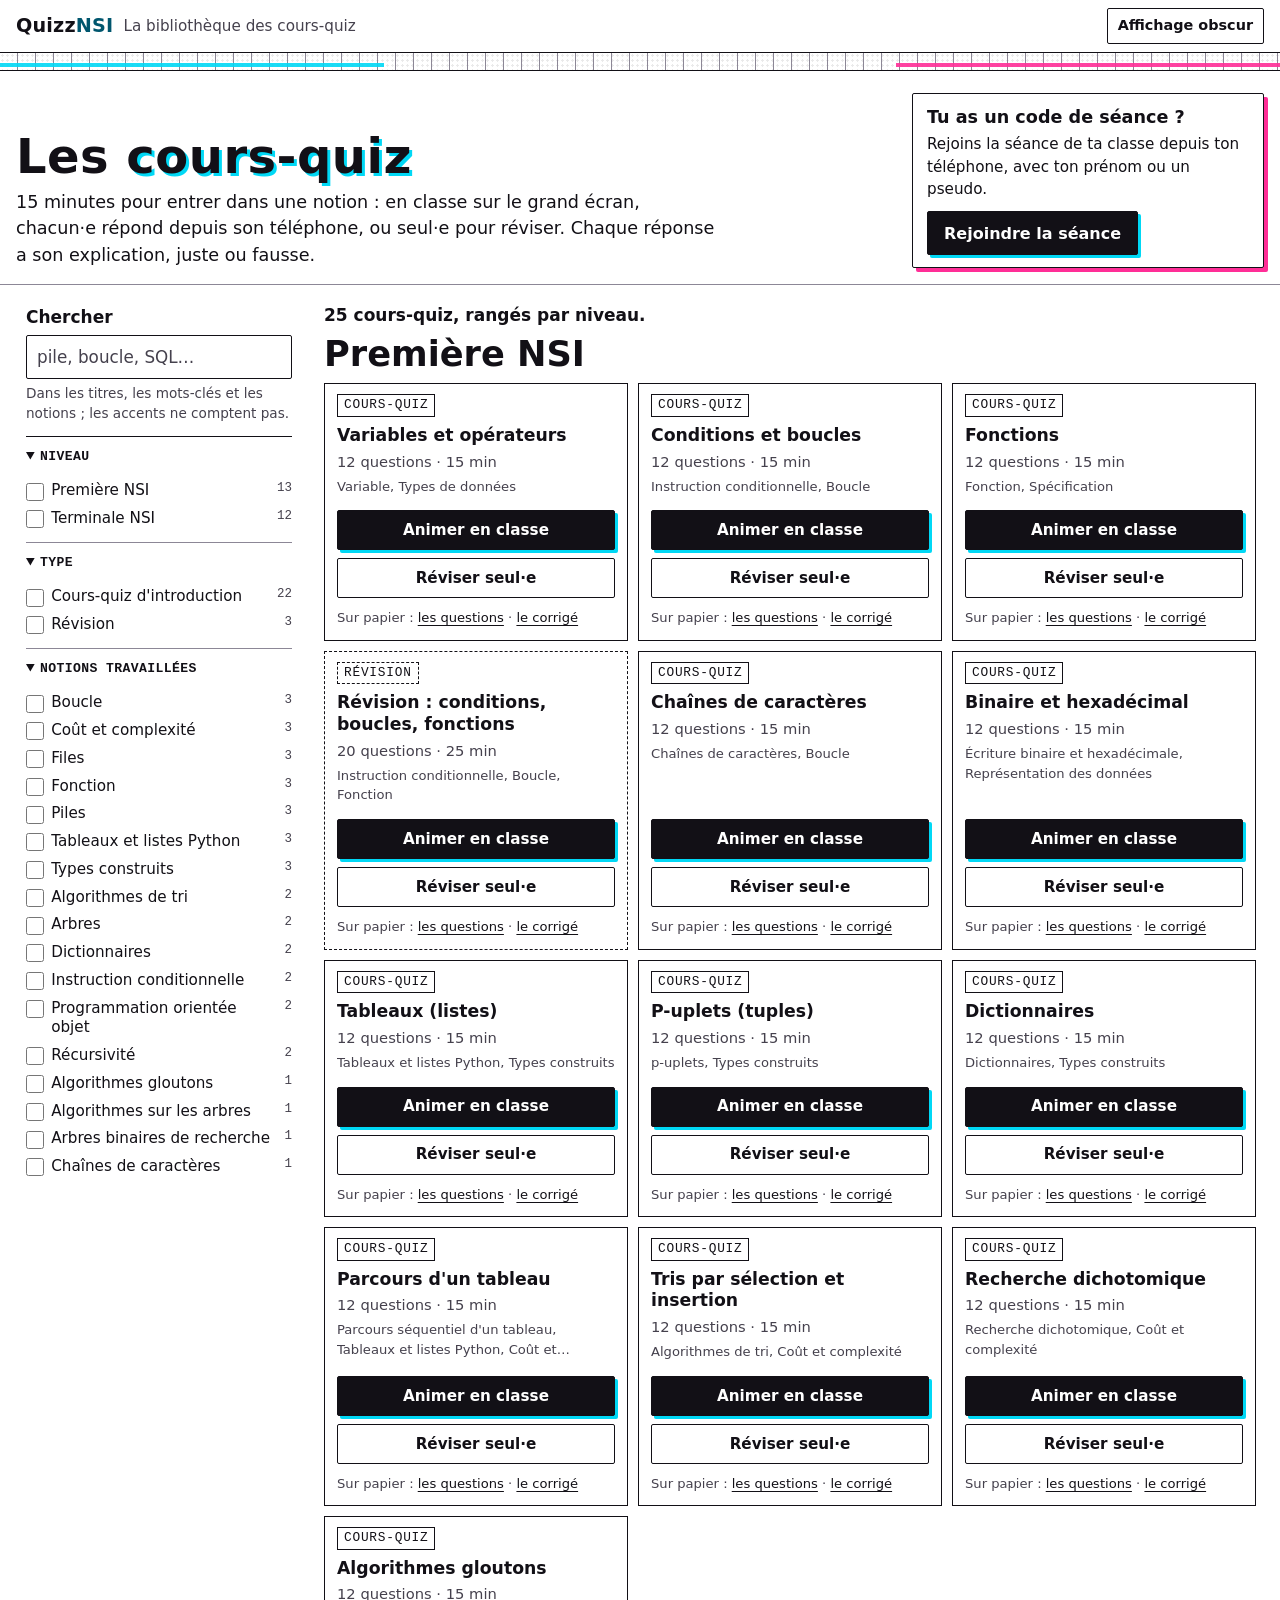
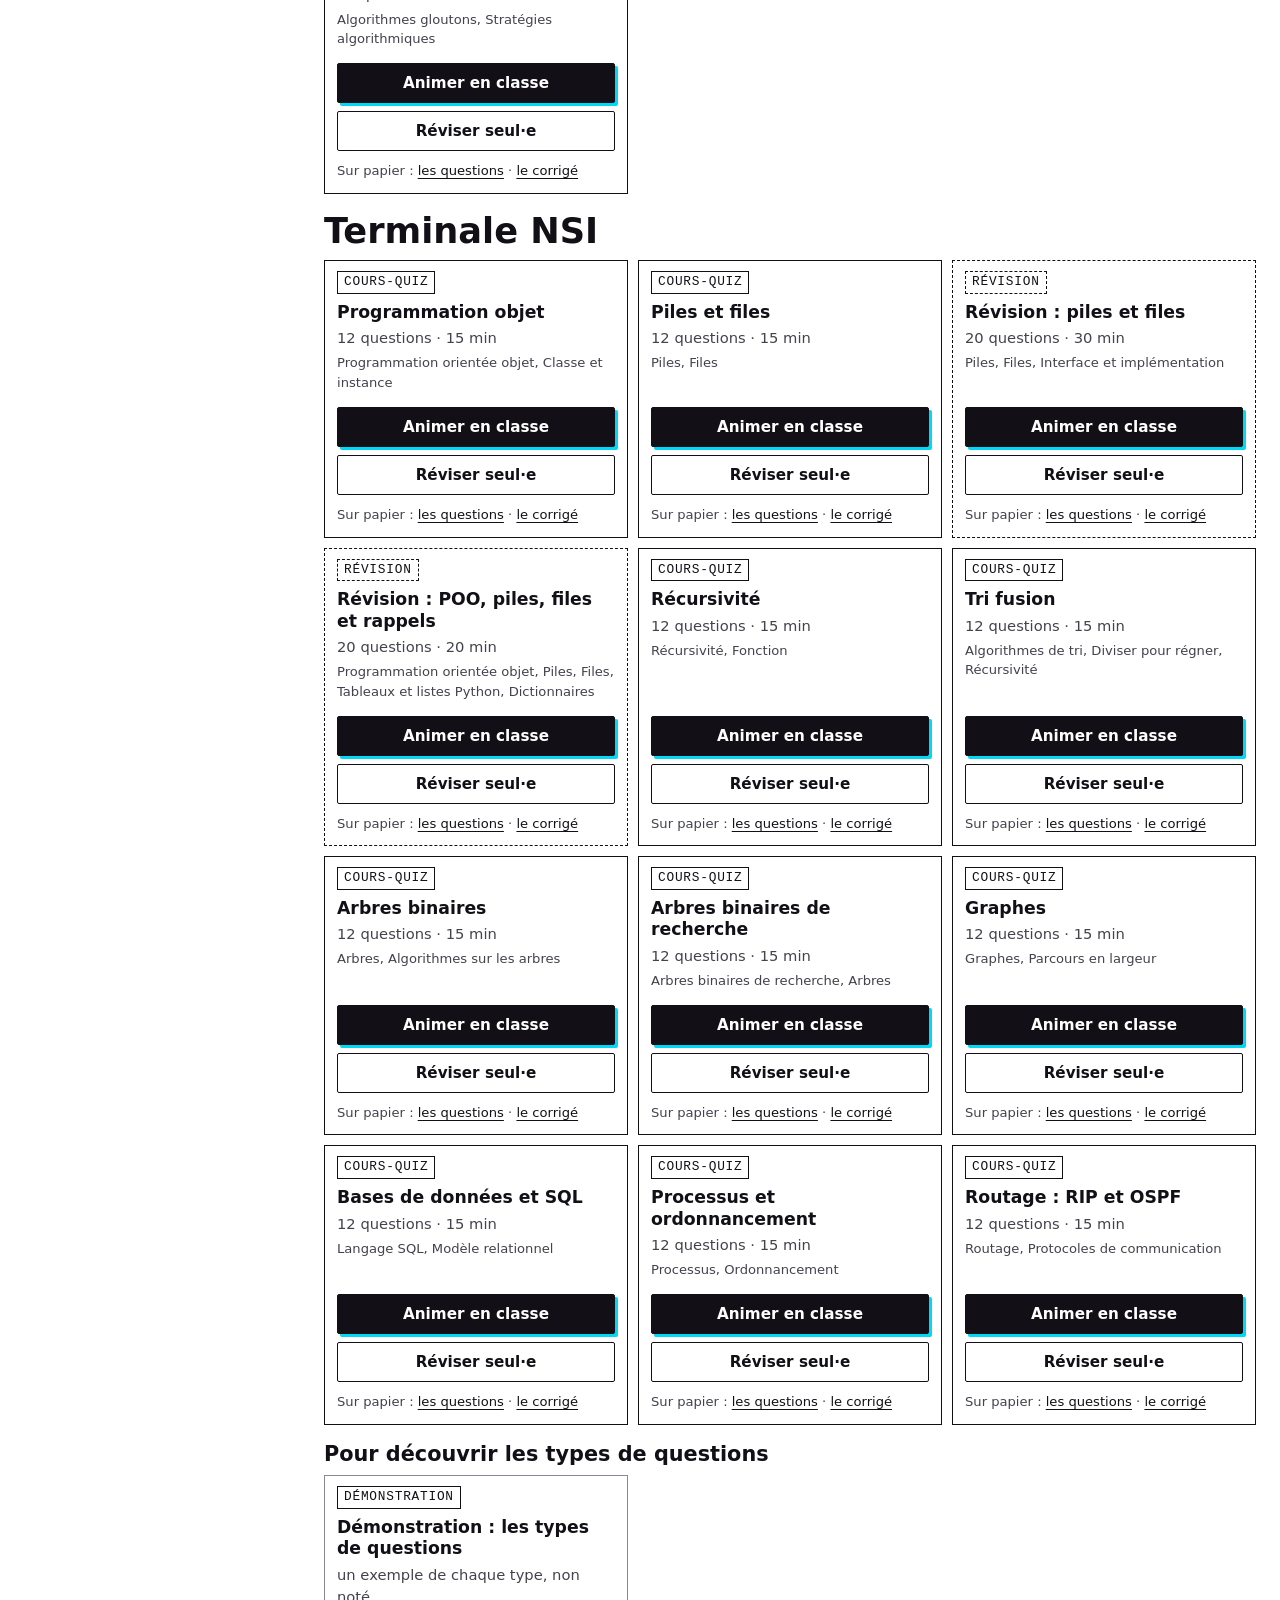
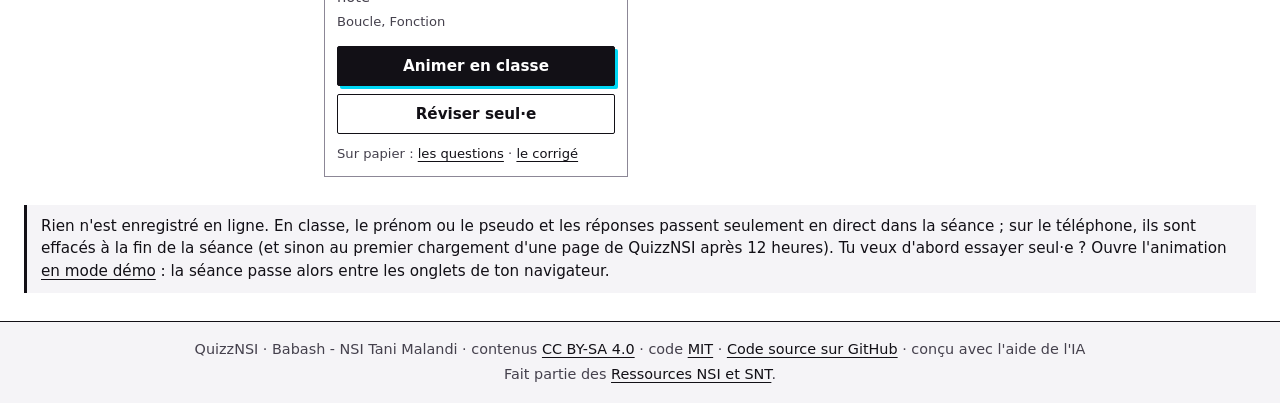
==== commit b5560d5f: "[T134b][atelier] La bibliothèque s'affine par notions travaillées, comme celle du site Retour de l'e" ====
--- a/index.html
+++ b/index.html
@@ -4,7 +4,7 @@
 <meta charset="utf-8">
 <meta name="viewport" content="width=device-width, initial-scale=1">
 <title>QuizzNSI · la bibliothèque des cours-quiz</title>
-<meta name="description" content="Les cours-quiz de NSI, rangés par niveau puis par thème du programme : un cours court en diapositives et des questions tout de suite, à animer en classe sur les téléphones des élèves ou à réviser seul·e.">
+<meta name="description" content="Les cours-quiz de NSI, rangés par niveau, à affiner par notion travaillée : un cours court en diapositives et des questions tout de suite, à animer en classe sur les téléphones des élèves ou à réviser seul·e.">
 <link rel="icon" href="favicon.svg" type="image/svg+xml">
 <link rel="stylesheet" href="css/polices.css">
 <!-- Le socle provisoire : à remplacer par le socle des applications du site (assets/signal-commun.css et assets/applis.css), voir l'en-tête du fichier. -->
@@ -38,113 +38,56 @@
 <aside class="qz-filtres" id="filtres" aria-label="Chercher et filtrer" hidden>
 <form id="form-filtres" role="search" aria-label="Chercher un cours-quiz">
 <label class="lab" for="recherche">Chercher</label>
-<input id="recherche" name="q" type="search" class="champ" placeholder="pile, tri, SQL…" autocomplete="off" spellcheck="false" aria-describedby="aide-recherche">
-<p class="qz-aide" id="aide-recherche">Dans les titres et les notions ; les accents ne comptent pas.</p>
-<details class="qz-plus" id="plus-filtres"><summary>Niveau, type et thème</summary>
-<fieldset class="qz-f-niveau"><legend>Niveau</legend>
-<label><input type="radio" name="niveau" value="" checked> Tous les niveaux</label>
-<label class="qz-bientot"><input type="radio" name="niveau" value="seconde-snt" disabled> Seconde SNT (bientôt)</label>
-<label><input type="radio" name="niveau" value="premiere-nsi"> Première NSI</label>
-<label><input type="radio" name="niveau" value="terminale-nsi"> Terminale NSI</label>
-</fieldset>
-<fieldset class="qz-f-type"><legend>Type</legend>
-<label><input type="checkbox" name="type" value="introduction" checked> Cours-quiz d'introduction</label>
-<label><input type="checkbox" name="type" value="revision" checked> Révision</label>
-</fieldset>
-<fieldset class="qz-f-theme"><legend>Thème du programme</legend>
-<div class="qz-f-groupe" data-niveau="premiere-nsi"><p class="qz-f-sous" aria-hidden="true">Première NSI</p>
-<label><input type="checkbox" name="theme" value="nsi-1re-2019.types-de-base" checked> Représentation des données : types et valeurs de base<span class="visuel-cache"> (Première NSI)</span></label>
-<label><input type="checkbox" name="theme" value="nsi-1re-2019.types-construits" checked> Représentation des données : types construits<span class="visuel-cache"> (Première NSI)</span></label>
-<label><input type="checkbox" name="theme" value="nsi-1re-2019.langages" checked> Langages et programmation<span class="visuel-cache"> (Première NSI)</span></label>
-<label><input type="checkbox" name="theme" value="nsi-1re-2019.algorithmique" checked> Algorithmique<span class="visuel-cache"> (Première NSI)</span></label>
-</div>
-<div class="qz-f-groupe" data-niveau="terminale-nsi"><p class="qz-f-sous" aria-hidden="true">Terminale NSI</p>
-<label><input type="checkbox" name="theme" value="nsi-tle-2019.structures-de-donnees" checked> Structures de données<span class="visuel-cache"> (Terminale NSI)</span></label>
-<label><input type="checkbox" name="theme" value="nsi-tle-2019.bases-de-donnees" checked> Bases de données<span class="visuel-cache"> (Terminale NSI)</span></label>
-<label><input type="checkbox" name="theme" value="nsi-tle-2019.architecture-os-reseaux" checked> Architectures matérielles, systèmes d'exploitation et réseaux<span class="visuel-cache"> (Terminale NSI)</span></label>
-<label><input type="checkbox" name="theme" value="nsi-tle-2019.langages" checked> Langages et programmation<span class="visuel-cache"> (Terminale NSI)</span></label>
-<label><input type="checkbox" name="theme" value="nsi-tle-2019.algorithmique" checked> Algorithmique<span class="visuel-cache"> (Terminale NSI)</span></label>
-</div>
-</fieldset>
+<input id="recherche" name="q" type="search" class="champ" placeholder="pile, boucle, SQL…" autocomplete="off" spellcheck="false" aria-describedby="aide-recherche">
+<p class="qz-aide" id="aide-recherche">Dans les titres, les mots-clés et les notions ; les accents ne comptent pas.</p>
+</form>
+<details class="qz-plus" id="plus-filtres"><summary>Filtres <span class="nb" id="nb-filtres"></span></summary>
+<div id="facettes"></div>
 </details>
-<button class="bt mini qz-tout" type="button" id="tout-montrer">Tout montrer</button>
-</form>
 </aside>
 <div class="qz-res" id="bibliotheque">
-<p id="compteur" class="qz-compteur" role="status">25 cours-quiz, rangés par niveau, puis par thème du programme.</p>
-<section class="qz-niveau" data-niveau="premiere-nsi" aria-labelledby="n-premiere-nsi">
-<h2 class="qz-titre-niveau" id="n-premiere-nsi">Première NSI</h2>
-<section class="qz-bloc" data-theme="nsi-1re-2019.types-de-base" aria-labelledby="h-nsi-1re-2019-types-de-base">
-<h3 class="qz-theme" id="h-nsi-1re-2019-types-de-base">Représentation des données : types et valeurs de base</h3>
+<p id="compteur" class="qz-compteur" role="status">25 cours-quiz, rangés par niveau.</p>
+<div class="qz-puces" id="puces" hidden></div>
+<section class="qz-niveau" data-niveau="premiere" aria-labelledby="n-premiere">
+<h2 class="qz-titre-niveau" id="n-premiere">Première NSI</h2>
 <ul class="qz-grille">
-<li class="qz-carte" data-cours="binaire" data-type="introduction" data-theme="nsi-1re-2019.types-de-base" data-mots="binaire et hexadecimal binaire hexadecimal base 2 base 10 base 16 bit octet conversion"><span class="puce">Cours-quiz</span><h4 id="t-binaire">Binaire et hexadécimal</h4><p class="qz-meta">12 questions · 15&#xA0;min</p><p class="qz-notions"><span class="visuel-cache">Notions : </span>binaire, hexadécimal, base 2, base 10, base 16, bit, octet, conversion</p><div class="qz-actions"><a class="bt p" href="animer.html?cours=binaire" aria-describedby="t-binaire">Animer en classe</a><a class="bt" href="revision.html?cours=binaire" aria-describedby="t-binaire">Réviser seul·e</a></div><p class="qz-papier">Sur papier : <a href="imprimer.html?cours=binaire" aria-describedby="t-binaire">les questions</a> · <a href="imprimer.html?cours=binaire&amp;corrige" aria-describedby="t-binaire">le corrigé</a></p></li>
+<li class="qz-carte" data-cours="variables" data-niveau="premiere" data-type="introduction" data-notions="prog.variable prog.type" data-mots="variables et operateurs | variable | affectation | operateur | type | entier | flottant | booleen | division entiere // | modulo % | variable | variables | nom de variable | etat d&#x27;un programme | types de donnees | type | types | typage | type d&#x27;une valeur | conversion de type | int | bool"><span class="puce">Cours-quiz</span><h4 id="t-variables">Variables et opérateurs</h4><p class="qz-meta">12 questions · 15&#xA0;min</p><p class="qz-notions"><span class="visuel-cache">Notions travaillées : </span>Variable, Types de données</p><div class="qz-actions"><a class="bt p" href="animer.html?cours=variables" aria-describedby="t-variables">Animer en classe</a><a class="bt" href="revision.html?cours=variables" aria-describedby="t-variables">Réviser seul·e</a></div><p class="qz-papier">Sur papier : <a href="imprimer.html?cours=variables" aria-describedby="t-variables">les questions</a> · <a href="imprimer.html?cours=variables&amp;corrige" aria-describedby="t-variables">le corrigé</a></p></li>
+<li class="qz-carte" data-cours="conditions-boucles" data-niveau="premiere" data-type="introduction" data-notions="prog.condition prog.boucle" data-mots="conditions et boucles | condition | if | elif | else | boucle for | boucle while | range | instruction conditionnelle | condition | si alors sinon | alternative | structure conditionnelle | branchement conditionnel | test conditionnel | sinon si | conditions en cascade | conditions imbriquees | ordre des tests | if | else | elif | boucle | boucles | repetition | iteration | structure iterative | structure repetitive | repeter"><span class="puce">Cours-quiz</span><h4 id="t-conditions-boucles">Conditions et boucles</h4><p class="qz-meta">12 questions · 15&#xA0;min</p><p class="qz-notions"><span class="visuel-cache">Notions travaillées : </span>Instruction conditionnelle, Boucle</p><div class="qz-actions"><a class="bt p" href="animer.html?cours=conditions-boucles" aria-describedby="t-conditions-boucles">Animer en classe</a><a class="bt" href="revision.html?cours=conditions-boucles" aria-describedby="t-conditions-boucles">Réviser seul·e</a></div><p class="qz-papier">Sur papier : <a href="imprimer.html?cours=conditions-boucles" aria-describedby="t-conditions-boucles">les questions</a> · <a href="imprimer.html?cours=conditions-boucles&amp;corrige" aria-describedby="t-conditions-boucles">le corrigé</a></p></li>
+<li class="qz-carte" data-cours="fonctions" data-niveau="premiere" data-type="introduction" data-notions="prog.fonction prog.specification" data-mots="fonctions | fonction | def | parametre | return | appel de fonction | valeur renvoyee | specification | fonction | fonctions | definition de fonction | appel de fonction | sous-programme | procedure | def | specification | preconditions | postconditions | docstring | contrat d&#x27;une fonction | prototype"><span class="puce">Cours-quiz</span><h4 id="t-fonctions">Fonctions</h4><p class="qz-meta">12 questions · 15&#xA0;min</p><p class="qz-notions"><span class="visuel-cache">Notions travaillées : </span>Fonction, Spécification</p><div class="qz-actions"><a class="bt p" href="animer.html?cours=fonctions" aria-describedby="t-fonctions">Animer en classe</a><a class="bt" href="revision.html?cours=fonctions" aria-describedby="t-fonctions">Réviser seul·e</a></div><p class="qz-papier">Sur papier : <a href="imprimer.html?cours=fonctions" aria-describedby="t-fonctions">les questions</a> · <a href="imprimer.html?cours=fonctions&amp;corrige" aria-describedby="t-fonctions">le corrigé</a></p></li>
+<li class="qz-carte rev" data-cours="revision-conditions-boucles" data-niveau="premiere" data-type="revision" data-notions="prog.condition prog.boucle prog.fonction" data-mots="revision : conditions, boucles, fonctions | condition | boucle for | boucle while | range | fonction | return | instruction conditionnelle | condition | si alors sinon | alternative | structure conditionnelle | branchement conditionnel | test conditionnel | sinon si | conditions en cascade | conditions imbriquees | ordre des tests | if | else | elif | boucle | boucles | repetition | iteration | structure iterative | structure repetitive | repeter | fonction | fonctions | definition de fonction | appel de fonction | sous-programme | procedure | def"><span class="puce">Révision</span><h4 id="t-revision-conditions-boucles">Révision : conditions, boucles, fonctions</h4><p class="qz-meta">20 questions · 25&#xA0;min</p><p class="qz-notions"><span class="visuel-cache">Notions travaillées : </span>Instruction conditionnelle, Boucle, Fonction</p><div class="qz-actions"><a class="bt p" href="animer.html?cours=revision-conditions-boucles" aria-describedby="t-revision-conditions-boucles">Animer en classe</a><a class="bt" href="revision.html?cours=revision-conditions-boucles" aria-describedby="t-revision-conditions-boucles">Réviser seul·e</a></div><p class="qz-papier">Sur papier : <a href="imprimer.html?cours=revision-conditions-boucles" aria-describedby="t-revision-conditions-boucles">les questions</a> · <a href="imprimer.html?cours=revision-conditions-boucles&amp;corrige" aria-describedby="t-revision-conditions-boucles">le corrigé</a></p></li>
+<li class="qz-carte" data-cours="chaines" data-niveau="premiere" data-type="introduction" data-notions="donnees.chaine prog.boucle" data-mots="chaines de caracteres | chaine de caracteres | str | indice | len | parcours | concatenation | tranche | chaines de caracteres | chaine | chaines | texte dans un programme | manipulation de texte | indice d&#x27;un caractere | tranche d&#x27;une chaine | concatenation | str | len | boucle | boucles | repetition | iteration | structure iterative | structure repetitive | repeter"><span class="puce">Cours-quiz</span><h4 id="t-chaines">Chaînes de caractères</h4><p class="qz-meta">12 questions · 15&#xA0;min</p><p class="qz-notions"><span class="visuel-cache">Notions travaillées : </span>Chaînes de caractères, Boucle</p><div class="qz-actions"><a class="bt p" href="animer.html?cours=chaines" aria-describedby="t-chaines">Animer en classe</a><a class="bt" href="revision.html?cours=chaines" aria-describedby="t-chaines">Réviser seul·e</a></div><p class="qz-papier">Sur papier : <a href="imprimer.html?cours=chaines" aria-describedby="t-chaines">les questions</a> · <a href="imprimer.html?cours=chaines&amp;corrige" aria-describedby="t-chaines">le corrigé</a></p></li>
+<li class="qz-carte" data-cours="binaire" data-niveau="premiere" data-type="introduction" data-notions="donnees.binaire donnees.representation" data-mots="binaire et hexadecimal | binaire | hexadecimal | base 2 | base 10 | base 16 | bit | octet | conversion | ecriture binaire et hexadecimale | binaire | base 2 | hexadecimal | base 16 | changement de base | conversion de base | base b | representation des donnees | codage de l&#x27;information | representation en machine | bit | octet"><span class="puce">Cours-quiz</span><h4 id="t-binaire">Binaire et hexadécimal</h4><p class="qz-meta">12 questions · 15&#xA0;min</p><p class="qz-notions"><span class="visuel-cache">Notions travaillées : </span>Écriture binaire et hexadécimale, Représentation des données</p><div class="qz-actions"><a class="bt p" href="animer.html?cours=binaire" aria-describedby="t-binaire">Animer en classe</a><a class="bt" href="revision.html?cours=binaire" aria-describedby="t-binaire">Réviser seul·e</a></div><p class="qz-papier">Sur papier : <a href="imprimer.html?cours=binaire" aria-describedby="t-binaire">les questions</a> · <a href="imprimer.html?cours=binaire&amp;corrige" aria-describedby="t-binaire">le corrigé</a></p></li>
+<li class="qz-carte" data-cours="listes" data-niveau="premiere" data-type="introduction" data-notions="donnees.tableau donnees.type-construit" data-mots="tableaux (listes) | tableau | liste | indice | append | comprehension | matrice | len | tableaux et listes python | tableau | tableaux | tableau indexe | liste python | listes python | indice | index | tableau en comprehension | liste en comprehension | tableau de tableaux | matrice | indice negatif | indexation d&#x27;une liste | tranche | tranche d&#x27;une liste | list | append | types construits | types composes | structures de base"><span class="puce">Cours-quiz</span><h4 id="t-listes">Tableaux (listes)</h4><p class="qz-meta">12 questions · 15&#xA0;min</p><p class="qz-notions"><span class="visuel-cache">Notions travaillées : </span>Tableaux et listes Python, Types construits</p><div class="qz-actions"><a class="bt p" href="animer.html?cours=listes" aria-describedby="t-listes">Animer en classe</a><a class="bt" href="revision.html?cours=listes" aria-describedby="t-listes">Réviser seul·e</a></div><p class="qz-papier">Sur papier : <a href="imprimer.html?cours=listes" aria-describedby="t-listes">les questions</a> · <a href="imprimer.html?cours=listes&amp;corrige" aria-describedby="t-listes">le corrigé</a></p></li>
+<li class="qz-carte" data-cours="tuples" data-niveau="premiere" data-type="introduction" data-notions="donnees.tuple donnees.type-construit" data-mots="p-uplets (tuples) | p-uplet | tuple | p-uplet nomme | immuable | renvoyer plusieurs valeurs | p-uplets | p-uplet | n-uplet | p-uplet nomme | tuple nomme | tuple | namedtuple | types construits | types composes | structures de base"><span class="puce">Cours-quiz</span><h4 id="t-tuples">P-uplets (tuples)</h4><p class="qz-meta">12 questions · 15&#xA0;min</p><p class="qz-notions"><span class="visuel-cache">Notions travaillées : </span>p-uplets, Types construits</p><div class="qz-actions"><a class="bt p" href="animer.html?cours=tuples" aria-describedby="t-tuples">Animer en classe</a><a class="bt" href="revision.html?cours=tuples" aria-describedby="t-tuples">Réviser seul·e</a></div><p class="qz-papier">Sur papier : <a href="imprimer.html?cours=tuples" aria-describedby="t-tuples">les questions</a> · <a href="imprimer.html?cours=tuples&amp;corrige" aria-describedby="t-tuples">le corrigé</a></p></li>
+<li class="qz-carte" data-cours="dictionnaires" data-niveau="premiere" data-type="introduction" data-notions="donnees.dictionnaire donnees.type-construit" data-mots="dictionnaires | dictionnaire | cle | valeur | items | keys | values | get | dictionnaires | dictionnaire | tableau associatif | couple cle-valeur | cles et valeurs | table de hachage | dict | keys | values | items | types construits | types composes | structures de base"><span class="puce">Cours-quiz</span><h4 id="t-dictionnaires">Dictionnaires</h4><p class="qz-meta">12 questions · 15&#xA0;min</p><p class="qz-notions"><span class="visuel-cache">Notions travaillées : </span>Dictionnaires, Types construits</p><div class="qz-actions"><a class="bt p" href="animer.html?cours=dictionnaires" aria-describedby="t-dictionnaires">Animer en classe</a><a class="bt" href="revision.html?cours=dictionnaires" aria-describedby="t-dictionnaires">Réviser seul·e</a></div><p class="qz-papier">Sur papier : <a href="imprimer.html?cours=dictionnaires" aria-describedby="t-dictionnaires">les questions</a> · <a href="imprimer.html?cours=dictionnaires&amp;corrige" aria-describedby="t-dictionnaires">le corrigé</a></p></li>
+<li class="qz-carte" data-cours="parcours-tableau" data-niveau="premiere" data-type="introduction" data-notions="algo.parcours donnees.tableau algo.complexite" data-mots="parcours d&#x27;un tableau | parcours sequentiel | recherche d&#x27;une occurrence | maximum | minimum | moyenne | cout lineaire | parcours sequentiel d&#x27;un tableau | parcourir un tableau | parcours de liste | maximum d&#x27;un tableau | minimum d&#x27;un tableau | moyenne | compter les occurrences | tableaux et listes python | tableau | tableaux | tableau indexe | liste python | listes python | indice | index | tableau en comprehension | liste en comprehension | tableau de tableaux | matrice | indice negatif | indexation d&#x27;une liste | tranche | tranche d&#x27;une liste | list | append | cout et complexite | cout d&#x27;un algorithme | complexite | efficacite | nombre d&#x27;operations | complexite en temps | notation grand o"><span class="puce">Cours-quiz</span><h4 id="t-parcours-tableau">Parcours d'un tableau</h4><p class="qz-meta">12 questions · 15&#xA0;min</p><p class="qz-notions"><span class="visuel-cache">Notions travaillées : </span>Parcours séquentiel d'un tableau, Tableaux et listes Python, Coût et complexité</p><div class="qz-actions"><a class="bt p" href="animer.html?cours=parcours-tableau" aria-describedby="t-parcours-tableau">Animer en classe</a><a class="bt" href="revision.html?cours=parcours-tableau" aria-describedby="t-parcours-tableau">Réviser seul·e</a></div><p class="qz-papier">Sur papier : <a href="imprimer.html?cours=parcours-tableau" aria-describedby="t-parcours-tableau">les questions</a> · <a href="imprimer.html?cours=parcours-tableau&amp;corrige" aria-describedby="t-parcours-tableau">le corrigé</a></p></li>
+<li class="qz-carte" data-cours="tris" data-niveau="premiere" data-type="introduction" data-notions="algo.tri algo.complexite" data-mots="tris par selection et insertion | tri par selection | tri par insertion | invariant de boucle | cout quadratique | echange | algorithmes de tri | tri | tris | trier | ordonner des donnees | sort | sorted | cout et complexite | cout d&#x27;un algorithme | complexite | efficacite | nombre d&#x27;operations | complexite en temps | notation grand o"><span class="puce">Cours-quiz</span><h4 id="t-tris">Tris par sélection et insertion</h4><p class="qz-meta">12 questions · 15&#xA0;min</p><p class="qz-notions"><span class="visuel-cache">Notions travaillées : </span>Algorithmes de tri, Coût et complexité</p><div class="qz-actions"><a class="bt p" href="animer.html?cours=tris" aria-describedby="t-tris">Animer en classe</a><a class="bt" href="revision.html?cours=tris" aria-describedby="t-tris">Réviser seul·e</a></div><p class="qz-papier">Sur papier : <a href="imprimer.html?cours=tris" aria-describedby="t-tris">les questions</a> · <a href="imprimer.html?cours=tris&amp;corrige" aria-describedby="t-tris">le corrigé</a></p></li>
+<li class="qz-carte" data-cours="dichotomie" data-niveau="premiere" data-type="introduction" data-notions="algo.recherche.dichotomique algo.complexite" data-mots="recherche dichotomique | recherche dichotomique | tableau trie | milieu | variant de boucle | cout logarithmique | recherche dichotomique | dichotomie | recherche binaire | couper en deux | cout et complexite | cout d&#x27;un algorithme | complexite | efficacite | nombre d&#x27;operations | complexite en temps | notation grand o"><span class="puce">Cours-quiz</span><h4 id="t-dichotomie">Recherche dichotomique</h4><p class="qz-meta">12 questions · 15&#xA0;min</p><p class="qz-notions"><span class="visuel-cache">Notions travaillées : </span>Recherche dichotomique, Coût et complexité</p><div class="qz-actions"><a class="bt p" href="animer.html?cours=dichotomie" aria-describedby="t-dichotomie">Animer en classe</a><a class="bt" href="revision.html?cours=dichotomie" aria-describedby="t-dichotomie">Réviser seul·e</a></div><p class="qz-papier">Sur papier : <a href="imprimer.html?cours=dichotomie" aria-describedby="t-dichotomie">les questions</a> · <a href="imprimer.html?cours=dichotomie&amp;corrige" aria-describedby="t-dichotomie">le corrigé</a></p></li>
+<li class="qz-carte" data-cours="gloutons" data-niveau="premiere" data-type="introduction" data-notions="algo.glouton algo.strategie" data-mots="algorithmes gloutons | algorithme glouton | rendu de monnaie | sac a dos | solution optimale | algorithmes gloutons | glouton | rendu de monnaie | probleme du sac a dos | choix glouton | strategies algorithmiques | methodes algorithmiques | paradigmes algorithmiques | force brute"><span class="puce">Cours-quiz</span><h4 id="t-gloutons">Algorithmes gloutons</h4><p class="qz-meta">12 questions · 15&#xA0;min</p><p class="qz-notions"><span class="visuel-cache">Notions travaillées : </span>Algorithmes gloutons, Stratégies algorithmiques</p><div class="qz-actions"><a class="bt p" href="animer.html?cours=gloutons" aria-describedby="t-gloutons">Animer en classe</a><a class="bt" href="revision.html?cours=gloutons" aria-describedby="t-gloutons">Réviser seul·e</a></div><p class="qz-papier">Sur papier : <a href="imprimer.html?cours=gloutons" aria-describedby="t-gloutons">les questions</a> · <a href="imprimer.html?cours=gloutons&amp;corrige" aria-describedby="t-gloutons">le corrigé</a></p></li>
 </ul></section>
-<section class="qz-bloc" data-theme="nsi-1re-2019.types-construits" aria-labelledby="h-nsi-1re-2019-types-construits">
-<h3 class="qz-theme" id="h-nsi-1re-2019-types-construits">Représentation des données : types construits</h3>
+<section class="qz-niveau" data-niveau="terminale" aria-labelledby="n-terminale">
+<h2 class="qz-titre-niveau" id="n-terminale">Terminale NSI</h2>
 <ul class="qz-grille">
-<li class="qz-carte" data-cours="listes" data-type="introduction" data-theme="nsi-1re-2019.types-construits" data-mots="tableaux (listes) tableau liste indice append comprehension matrice len"><span class="puce">Cours-quiz</span><h4 id="t-listes">Tableaux (listes)</h4><p class="qz-meta">12 questions · 15&#xA0;min</p><p class="qz-notions"><span class="visuel-cache">Notions : </span>tableau, liste, indice, append, compréhension, matrice, len</p><div class="qz-actions"><a class="bt p" href="animer.html?cours=listes" aria-describedby="t-listes">Animer en classe</a><a class="bt" href="revision.html?cours=listes" aria-describedby="t-listes">Réviser seul·e</a></div><p class="qz-papier">Sur papier : <a href="imprimer.html?cours=listes" aria-describedby="t-listes">les questions</a> · <a href="imprimer.html?cours=listes&amp;corrige" aria-describedby="t-listes">le corrigé</a></p></li>
-<li class="qz-carte" data-cours="tuples" data-type="introduction" data-theme="nsi-1re-2019.types-construits" data-mots="p-uplets (tuples) p-uplet tuple p-uplet nomme immuable renvoyer plusieurs valeurs"><span class="puce">Cours-quiz</span><h4 id="t-tuples">P-uplets (tuples)</h4><p class="qz-meta">12 questions · 15&#xA0;min</p><p class="qz-notions"><span class="visuel-cache">Notions : </span>p-uplet, tuple, p-uplet nommé, immuable, renvoyer plusieurs valeurs</p><div class="qz-actions"><a class="bt p" href="animer.html?cours=tuples" aria-describedby="t-tuples">Animer en classe</a><a class="bt" href="revision.html?cours=tuples" aria-describedby="t-tuples">Réviser seul·e</a></div><p class="qz-papier">Sur papier : <a href="imprimer.html?cours=tuples" aria-describedby="t-tuples">les questions</a> · <a href="imprimer.html?cours=tuples&amp;corrige" aria-describedby="t-tuples">le corrigé</a></p></li>
-<li class="qz-carte" data-cours="dictionnaires" data-type="introduction" data-theme="nsi-1re-2019.types-construits" data-mots="dictionnaires dictionnaire cle valeur items keys values get"><span class="puce">Cours-quiz</span><h4 id="t-dictionnaires">Dictionnaires</h4><p class="qz-meta">12 questions · 15&#xA0;min</p><p class="qz-notions"><span class="visuel-cache">Notions : </span>dictionnaire, clé, valeur, items, keys, values, get</p><div class="qz-actions"><a class="bt p" href="animer.html?cours=dictionnaires" aria-describedby="t-dictionnaires">Animer en classe</a><a class="bt" href="revision.html?cours=dictionnaires" aria-describedby="t-dictionnaires">Réviser seul·e</a></div><p class="qz-papier">Sur papier : <a href="imprimer.html?cours=dictionnaires" aria-describedby="t-dictionnaires">les questions</a> · <a href="imprimer.html?cours=dictionnaires&amp;corrige" aria-describedby="t-dictionnaires">le corrigé</a></p></li>
+<li class="qz-carte" data-cours="poo" data-niveau="terminale" data-type="introduction" data-notions="prog.poo prog.poo.classe" data-mots="programmation objet | programmation objet | poo | classe | objet | attribut | methode | __init__ | self | instance | programmation orientee objet | poo | programmation objet | objet | objets | classe et instance | classe | classes | instance | instancier | instanciation | constructeur | methode constructeur | initialisation des attributs | creer un objet | __init__"><span class="puce">Cours-quiz</span><h4 id="t-poo">Programmation objet</h4><p class="qz-meta">12 questions · 15&#xA0;min</p><p class="qz-notions"><span class="visuel-cache">Notions travaillées : </span>Programmation orientée objet, Classe et instance</p><div class="qz-actions"><a class="bt p" href="animer.html?cours=poo" aria-describedby="t-poo">Animer en classe</a><a class="bt" href="revision.html?cours=poo" aria-describedby="t-poo">Réviser seul·e</a></div><p class="qz-papier">Sur papier : <a href="imprimer.html?cours=poo" aria-describedby="t-poo">les questions</a> · <a href="imprimer.html?cours=poo&amp;corrige" aria-describedby="t-poo">le corrigé</a></p></li>
+<li class="qz-carte" data-cours="piles-files" data-niveau="terminale" data-type="introduction" data-notions="donnees.pile donnees.file" data-mots="piles et files | pile | file | lifo | fifo | empiler | depiler | enfiler | defiler | sommet | piles | pile | empiler | depiler | lifo | dernier entre, premier sorti | files | file | enfiler | defiler | fifo | premier entre, premier sorti | file d&#x27;attente"><span class="puce">Cours-quiz</span><h4 id="t-piles-files">Piles et files</h4><p class="qz-meta">12 questions · 15&#xA0;min</p><p class="qz-notions"><span class="visuel-cache">Notions travaillées : </span>Piles, Files</p><div class="qz-actions"><a class="bt p" href="animer.html?cours=piles-files" aria-describedby="t-piles-files">Animer en classe</a><a class="bt" href="revision.html?cours=piles-files" aria-describedby="t-piles-files">Réviser seul·e</a></div><p class="qz-papier">Sur papier : <a href="imprimer.html?cours=piles-files" aria-describedby="t-piles-files">les questions</a> · <a href="imprimer.html?cours=piles-files&amp;corrige" aria-describedby="t-piles-files">le corrigé</a></p></li>
+<li class="qz-carte rev" data-cours="revision-piles-files" data-niveau="terminale" data-type="revision" data-notions="donnees.pile donnees.file donnees.interface-implementation" data-mots="revision : piles et files | pile | file | lifo | fifo | implementation | liste python | pop(0) | parentheses | piles | pile | empiler | depiler | lifo | dernier entre, premier sorti | files | file | enfiler | defiler | fifo | premier entre, premier sorti | file d&#x27;attente | interface et implementation | type abstrait | type abstrait de donnees | interface d&#x27;une structure | implementation d&#x27;une structure | primitives | specifier une structure de donnees | plusieurs implementations | abstraction des donnees"><span class="puce">Révision</span><h4 id="t-revision-piles-files">Révision : piles et files</h4><p class="qz-meta">20 questions · 30&#xA0;min</p><p class="qz-notions"><span class="visuel-cache">Notions travaillées : </span>Piles, Files, Interface et implémentation</p><div class="qz-actions"><a class="bt p" href="animer.html?cours=revision-piles-files" aria-describedby="t-revision-piles-files">Animer en classe</a><a class="bt" href="revision.html?cours=revision-piles-files" aria-describedby="t-revision-piles-files">Réviser seul·e</a></div><p class="qz-papier">Sur papier : <a href="imprimer.html?cours=revision-piles-files" aria-describedby="t-revision-piles-files">les questions</a> · <a href="imprimer.html?cours=revision-piles-files&amp;corrige" aria-describedby="t-revision-piles-files">le corrigé</a></p></li>
+<li class="qz-carte rev" data-cours="revision-poo-piles-files" data-niveau="terminale" data-type="revision" data-notions="prog.poo donnees.pile donnees.file donnees.tableau donnees.dictionnaire" data-mots="revision : poo, piles, files et rappels | programmation objet | classe | methode | pile | file | liste | dictionnaire | boucle | fonction | programmation orientee objet | poo | programmation objet | objet | objets | piles | pile | empiler | depiler | lifo | dernier entre, premier sorti | files | file | enfiler | defiler | fifo | premier entre, premier sorti | file d&#x27;attente | tableaux et listes python | tableau | tableaux | tableau indexe | liste python | listes python | indice | index | tableau en comprehension | liste en comprehension | tableau de tableaux | matrice | indice negatif | indexation d&#x27;une liste | tranche | tranche d&#x27;une liste | list | append | dictionnaires | dictionnaire | tableau associatif | couple cle-valeur | cles et valeurs | table de hachage | dict | keys | values | items"><span class="puce">Révision</span><h4 id="t-revision-poo-piles-files">Révision : POO, piles, files et rappels</h4><p class="qz-meta">20 questions · 20&#xA0;min</p><p class="qz-notions"><span class="visuel-cache">Notions travaillées : </span>Programmation orientée objet, Piles, Files, Tableaux et listes Python, Dictionnaires</p><div class="qz-actions"><a class="bt p" href="animer.html?cours=revision-poo-piles-files" aria-describedby="t-revision-poo-piles-files">Animer en classe</a><a class="bt" href="revision.html?cours=revision-poo-piles-files" aria-describedby="t-revision-poo-piles-files">Réviser seul·e</a></div><p class="qz-papier">Sur papier : <a href="imprimer.html?cours=revision-poo-piles-files" aria-describedby="t-revision-poo-piles-files">les questions</a> · <a href="imprimer.html?cours=revision-poo-piles-files&amp;corrige" aria-describedby="t-revision-poo-piles-files">le corrigé</a></p></li>
+<li class="qz-carte" data-cours="recursivite" data-niveau="terminale" data-type="introduction" data-notions="prog.recursivite prog.fonction" data-mots="recursivite | recursivite | fonction recursive | cas de base | appel recursif | pile d&#x27;appels | factorielle | recursivite | recursif | recursive | fonction recursive | recursion | appel recursif | cas de base | pile d&#x27;appels | fonction | fonctions | definition de fonction | appel de fonction | sous-programme | procedure | def"><span class="puce">Cours-quiz</span><h4 id="t-recursivite">Récursivité</h4><p class="qz-meta">12 questions · 15&#xA0;min</p><p class="qz-notions"><span class="visuel-cache">Notions travaillées : </span>Récursivité, Fonction</p><div class="qz-actions"><a class="bt p" href="animer.html?cours=recursivite" aria-describedby="t-recursivite">Animer en classe</a><a class="bt" href="revision.html?cours=recursivite" aria-describedby="t-recursivite">Réviser seul·e</a></div><p class="qz-papier">Sur papier : <a href="imprimer.html?cours=recursivite" aria-describedby="t-recursivite">les questions</a> · <a href="imprimer.html?cours=recursivite&amp;corrige" aria-describedby="t-recursivite">le corrigé</a></p></li>
+<li class="qz-carte" data-cours="tri-fusion" data-niveau="terminale" data-type="introduction" data-notions="algo.tri algo.diviser-regner prog.recursivite" data-mots="tri fusion | tri fusion | diviser pour regner | fusion | n log n | recursivite | algorithmes de tri | tri | tris | trier | ordonner des donnees | sort | sorted | diviser pour regner | decomposition en sous-problemes | recursivite | recursif | recursive | fonction recursive | recursion | appel recursif | cas de base | pile d&#x27;appels"><span class="puce">Cours-quiz</span><h4 id="t-tri-fusion">Tri fusion</h4><p class="qz-meta">12 questions · 15&#xA0;min</p><p class="qz-notions"><span class="visuel-cache">Notions travaillées : </span>Algorithmes de tri, Diviser pour régner, Récursivité</p><div class="qz-actions"><a class="bt p" href="animer.html?cours=tri-fusion" aria-describedby="t-tri-fusion">Animer en classe</a><a class="bt" href="revision.html?cours=tri-fusion" aria-describedby="t-tri-fusion">Réviser seul·e</a></div><p class="qz-papier">Sur papier : <a href="imprimer.html?cours=tri-fusion" aria-describedby="t-tri-fusion">les questions</a> · <a href="imprimer.html?cours=tri-fusion&amp;corrige" aria-describedby="t-tri-fusion">le corrigé</a></p></li>
+<li class="qz-carte" data-cours="arbres-binaires" data-niveau="terminale" data-type="introduction" data-notions="donnees.arbre algo.arbre" data-mots="arbres binaires | arbre binaire | noeud | racine | feuille | taille | hauteur | parcours prefixe | parcours infixe | parcours suffixe | parcours en largeur | arbres | arbre | arbre binaire | arbres binaires | racine | feuille | noeud | sous-arbre | algorithmes sur les arbres | parcours d&#x27;arbre | parcours prefixe | parcours infixe | parcours suffixe | hauteur d&#x27;un arbre | taille d&#x27;un arbre"><span class="puce">Cours-quiz</span><h4 id="t-arbres-binaires">Arbres binaires</h4><p class="qz-meta">12 questions · 15&#xA0;min</p><p class="qz-notions"><span class="visuel-cache">Notions travaillées : </span>Arbres, Algorithmes sur les arbres</p><div class="qz-actions"><a class="bt p" href="animer.html?cours=arbres-binaires" aria-describedby="t-arbres-binaires">Animer en classe</a><a class="bt" href="revision.html?cours=arbres-binaires" aria-describedby="t-arbres-binaires">Réviser seul·e</a></div><p class="qz-papier">Sur papier : <a href="imprimer.html?cours=arbres-binaires" aria-describedby="t-arbres-binaires">les questions</a> · <a href="imprimer.html?cours=arbres-binaires&amp;corrige" aria-describedby="t-arbres-binaires">le corrigé</a></p></li>
+<li class="qz-carte" data-cours="abr" data-niveau="terminale" data-type="introduction" data-notions="donnees.arbre.abr donnees.arbre" data-mots="arbres binaires de recherche | arbre binaire de recherche | abr | cle | rechercher une cle | inserer une cle | cout logarithmique | arbres binaires de recherche | arbre binaire de recherche | abr | arbres | arbre | arbre binaire | arbres binaires | racine | feuille | noeud | sous-arbre"><span class="puce">Cours-quiz</span><h4 id="t-abr">Arbres binaires de recherche</h4><p class="qz-meta">12 questions · 15&#xA0;min</p><p class="qz-notions"><span class="visuel-cache">Notions travaillées : </span>Arbres binaires de recherche, Arbres</p><div class="qz-actions"><a class="bt p" href="animer.html?cours=abr" aria-describedby="t-abr">Animer en classe</a><a class="bt" href="revision.html?cours=abr" aria-describedby="t-abr">Réviser seul·e</a></div><p class="qz-papier">Sur papier : <a href="imprimer.html?cours=abr" aria-describedby="t-abr">les questions</a> · <a href="imprimer.html?cours=abr&amp;corrige" aria-describedby="t-abr">le corrigé</a></p></li>
+<li class="qz-carte" data-cours="graphes" data-niveau="terminale" data-type="introduction" data-notions="donnees.graphe algo.graphe.largeur" data-mots="graphes | graphe | sommet | arete | arc | graphe oriente | matrice d&#x27;adjacence | liste de successeurs | parcours en largeur | graphes | graphe | sommet | sommets | arete | aretes | arc | graphe oriente | graphe pondere | matrice d&#x27;adjacence | liste d&#x27;adjacence | parcours en largeur | bfs"><span class="puce">Cours-quiz</span><h4 id="t-graphes">Graphes</h4><p class="qz-meta">12 questions · 15&#xA0;min</p><p class="qz-notions"><span class="visuel-cache">Notions travaillées : </span>Graphes, Parcours en largeur</p><div class="qz-actions"><a class="bt p" href="animer.html?cours=graphes" aria-describedby="t-graphes">Animer en classe</a><a class="bt" href="revision.html?cours=graphes" aria-describedby="t-graphes">Réviser seul·e</a></div><p class="qz-papier">Sur papier : <a href="imprimer.html?cours=graphes" aria-describedby="t-graphes">les questions</a> · <a href="imprimer.html?cours=graphes&amp;corrige" aria-describedby="t-graphes">le corrigé</a></p></li>
+<li class="qz-carte" data-cours="sql" data-niveau="terminale" data-type="introduction" data-notions="donnees.bdd.sql donnees.bdd.relationnel" data-mots="bases de donnees et sql | base de donnees | sql | modele relationnel | cle primaire | cle etrangere | select | where | join | insert | update | delete | langage sql | sql | requete sql | requetes sql | langage de requetes | modele relationnel | relation | schema relationnel | cle primaire | cle etrangere | attribut d&#x27;une relation | domaine d&#x27;un attribut | contrainte d&#x27;integrite | base de donnees relationnelle"><span class="puce">Cours-quiz</span><h4 id="t-sql">Bases de données et SQL</h4><p class="qz-meta">12 questions · 15&#xA0;min</p><p class="qz-notions"><span class="visuel-cache">Notions travaillées : </span>Langage SQL, Modèle relationnel</p><div class="qz-actions"><a class="bt p" href="animer.html?cours=sql" aria-describedby="t-sql">Animer en classe</a><a class="bt" href="revision.html?cours=sql" aria-describedby="t-sql">Réviser seul·e</a></div><p class="qz-papier">Sur papier : <a href="imprimer.html?cours=sql" aria-describedby="t-sql">les questions</a> · <a href="imprimer.html?cours=sql&amp;corrige" aria-describedby="t-sql">le corrigé</a></p></li>
+<li class="qz-carte" data-cours="processus" data-niveau="terminale" data-type="introduction" data-notions="archi.os.processus archi.os.ordonnancement" data-mots="processus et ordonnancement | processus | pid | ordonnancement | systeme d&#x27;exploitation | elu | bloque | interblocage | processus | etats d&#x27;un processus | multitache | pid | identifiant d&#x27;un processus | creation d&#x27;un processus | programme en cours d&#x27;execution | ps | kill | top | ordonnancement | ordonnanceur | ordonnancement des processus | tourniquet | priorite d&#x27;un processus | famine | partage du processeur"><span class="puce">Cours-quiz</span><h4 id="t-processus">Processus et ordonnancement</h4><p class="qz-meta">12 questions · 15&#xA0;min</p><p class="qz-notions"><span class="visuel-cache">Notions travaillées : </span>Processus, Ordonnancement</p><div class="qz-actions"><a class="bt p" href="animer.html?cours=processus" aria-describedby="t-processus">Animer en classe</a><a class="bt" href="revision.html?cours=processus" aria-describedby="t-processus">Réviser seul·e</a></div><p class="qz-papier">Sur papier : <a href="imprimer.html?cours=processus" aria-describedby="t-processus">les questions</a> · <a href="imprimer.html?cours=processus&amp;corrige" aria-describedby="t-processus">le corrigé</a></p></li>
+<li class="qz-carte" data-cours="routage" data-niveau="terminale" data-type="introduction" data-notions="reseau.routage reseau.protocole" data-mots="routage : rip et ospf | routage | routeur | table de routage | rip | ospf | nombre de sauts | cout | routage | routeur | routeurs | table de routage | protocole de routage | acheminement des paquets | meilleure route | protocoles de communication | protocole | protocoles | regles de communication"><span class="puce">Cours-quiz</span><h4 id="t-routage">Routage : RIP et OSPF</h4><p class="qz-meta">12 questions · 15&#xA0;min</p><p class="qz-notions"><span class="visuel-cache">Notions travaillées : </span>Routage, Protocoles de communication</p><div class="qz-actions"><a class="bt p" href="animer.html?cours=routage" aria-describedby="t-routage">Animer en classe</a><a class="bt" href="revision.html?cours=routage" aria-describedby="t-routage">Réviser seul·e</a></div><p class="qz-papier">Sur papier : <a href="imprimer.html?cours=routage" aria-describedby="t-routage">les questions</a> · <a href="imprimer.html?cours=routage&amp;corrige" aria-describedby="t-routage">le corrigé</a></p></li>
 </ul></section>
-<section class="qz-bloc" data-theme="nsi-1re-2019.langages" aria-labelledby="h-nsi-1re-2019-langages">
-<h3 class="qz-theme" id="h-nsi-1re-2019-langages">Langages et programmation</h3>
-<ul class="qz-grille">
-<li class="qz-carte" data-cours="variables" data-type="introduction" data-theme="nsi-1re-2019.langages" data-mots="variables et operateurs variable affectation operateur type entier flottant booleen division entiere // modulo %"><span class="puce">Cours-quiz</span><h4 id="t-variables">Variables et opérateurs</h4><p class="qz-meta">12 questions · 15&#xA0;min</p><p class="qz-notions"><span class="visuel-cache">Notions : </span>variable, affectation, opérateur, type, entier, flottant, booléen, division entière //, modulo %</p><div class="qz-actions"><a class="bt p" href="animer.html?cours=variables" aria-describedby="t-variables">Animer en classe</a><a class="bt" href="revision.html?cours=variables" aria-describedby="t-variables">Réviser seul·e</a></div><p class="qz-papier">Sur papier : <a href="imprimer.html?cours=variables" aria-describedby="t-variables">les questions</a> · <a href="imprimer.html?cours=variables&amp;corrige" aria-describedby="t-variables">le corrigé</a></p></li>
-<li class="qz-carte" data-cours="conditions-boucles" data-type="introduction" data-theme="nsi-1re-2019.langages" data-mots="conditions et boucles condition if elif else boucle for boucle while range"><span class="puce">Cours-quiz</span><h4 id="t-conditions-boucles">Conditions et boucles</h4><p class="qz-meta">12 questions · 15&#xA0;min</p><p class="qz-notions"><span class="visuel-cache">Notions : </span>condition, if, elif, else, boucle for, boucle while, range</p><div class="qz-actions"><a class="bt p" href="animer.html?cours=conditions-boucles" aria-describedby="t-conditions-boucles">Animer en classe</a><a class="bt" href="revision.html?cours=conditions-boucles" aria-describedby="t-conditions-boucles">Réviser seul·e</a></div><p class="qz-papier">Sur papier : <a href="imprimer.html?cours=conditions-boucles" aria-describedby="t-conditions-boucles">les questions</a> · <a href="imprimer.html?cours=conditions-boucles&amp;corrige" aria-describedby="t-conditions-boucles">le corrigé</a></p></li>
-<li class="qz-carte" data-cours="fonctions" data-type="introduction" data-theme="nsi-1re-2019.langages" data-mots="fonctions fonction def parametre return appel de fonction valeur renvoyee specification"><span class="puce">Cours-quiz</span><h4 id="t-fonctions">Fonctions</h4><p class="qz-meta">12 questions · 15&#xA0;min</p><p class="qz-notions"><span class="visuel-cache">Notions : </span>fonction, def, paramètre, return, appel de fonction, valeur renvoyée, spécification</p><div class="qz-actions"><a class="bt p" href="animer.html?cours=fonctions" aria-describedby="t-fonctions">Animer en classe</a><a class="bt" href="revision.html?cours=fonctions" aria-describedby="t-fonctions">Réviser seul·e</a></div><p class="qz-papier">Sur papier : <a href="imprimer.html?cours=fonctions" aria-describedby="t-fonctions">les questions</a> · <a href="imprimer.html?cours=fonctions&amp;corrige" aria-describedby="t-fonctions">le corrigé</a></p></li>
-<li class="qz-carte rev" data-cours="revision-conditions-boucles" data-type="revision" data-theme="nsi-1re-2019.langages" data-mots="revision : conditions, boucles, fonctions condition boucle for boucle while range fonction return"><span class="puce">Révision</span><h4 id="t-revision-conditions-boucles">Révision : conditions, boucles, fonctions</h4><p class="qz-meta">20 questions · 25&#xA0;min</p><p class="qz-notions"><span class="visuel-cache">Notions : </span>condition, boucle for, boucle while, range, fonction, return</p><div class="qz-actions"><a class="bt p" href="animer.html?cours=revision-conditions-boucles" aria-describedby="t-revision-conditions-boucles">Animer en classe</a><a class="bt" href="revision.html?cours=revision-conditions-boucles" aria-describedby="t-revision-conditions-boucles">Réviser seul·e</a></div><p class="qz-papier">Sur papier : <a href="imprimer.html?cours=revision-conditions-boucles" aria-describedby="t-revision-conditions-boucles">les questions</a> · <a href="imprimer.html?cours=revision-conditions-boucles&amp;corrige" aria-describedby="t-revision-conditions-boucles">le corrigé</a></p></li>
-<li class="qz-carte" data-cours="chaines" data-type="introduction" data-theme="nsi-1re-2019.langages" data-mots="chaines de caracteres chaine de caracteres str indice len parcours concatenation tranche"><span class="puce">Cours-quiz</span><h4 id="t-chaines">Chaînes de caractères</h4><p class="qz-meta">12 questions · 15&#xA0;min</p><p class="qz-notions"><span class="visuel-cache">Notions : </span>chaîne de caractères, str, indice, len, parcours, concaténation, tranche</p><div class="qz-actions"><a class="bt p" href="animer.html?cours=chaines" aria-describedby="t-chaines">Animer en classe</a><a class="bt" href="revision.html?cours=chaines" aria-describedby="t-chaines">Réviser seul·e</a></div><p class="qz-papier">Sur papier : <a href="imprimer.html?cours=chaines" aria-describedby="t-chaines">les questions</a> · <a href="imprimer.html?cours=chaines&amp;corrige" aria-describedby="t-chaines">le corrigé</a></p></li>
-</ul></section>
-<section class="qz-bloc" data-theme="nsi-1re-2019.algorithmique" aria-labelledby="h-nsi-1re-2019-algorithmique">
-<h3 class="qz-theme" id="h-nsi-1re-2019-algorithmique">Algorithmique</h3>
-<ul class="qz-grille">
-<li class="qz-carte" data-cours="parcours-tableau" data-type="introduction" data-theme="nsi-1re-2019.algorithmique" data-mots="parcours d&#x27;un tableau parcours sequentiel recherche d&#x27;une occurrence maximum minimum moyenne cout lineaire"><span class="puce">Cours-quiz</span><h4 id="t-parcours-tableau">Parcours d'un tableau</h4><p class="qz-meta">12 questions · 15&#xA0;min</p><p class="qz-notions"><span class="visuel-cache">Notions : </span>parcours séquentiel, recherche d'une occurrence, maximum, minimum, moyenne, coût linéaire</p><div class="qz-actions"><a class="bt p" href="animer.html?cours=parcours-tableau" aria-describedby="t-parcours-tableau">Animer en classe</a><a class="bt" href="revision.html?cours=parcours-tableau" aria-describedby="t-parcours-tableau">Réviser seul·e</a></div><p class="qz-papier">Sur papier : <a href="imprimer.html?cours=parcours-tableau" aria-describedby="t-parcours-tableau">les questions</a> · <a href="imprimer.html?cours=parcours-tableau&amp;corrige" aria-describedby="t-parcours-tableau">le corrigé</a></p></li>
-<li class="qz-carte" data-cours="tris" data-type="introduction" data-theme="nsi-1re-2019.algorithmique" data-mots="tris par selection et insertion tri par selection tri par insertion invariant de boucle cout quadratique echange"><span class="puce">Cours-quiz</span><h4 id="t-tris">Tris par sélection et insertion</h4><p class="qz-meta">12 questions · 15&#xA0;min</p><p class="qz-notions"><span class="visuel-cache">Notions : </span>tri par sélection, tri par insertion, invariant de boucle, coût quadratique, échange</p><div class="qz-actions"><a class="bt p" href="animer.html?cours=tris" aria-describedby="t-tris">Animer en classe</a><a class="bt" href="revision.html?cours=tris" aria-describedby="t-tris">Réviser seul·e</a></div><p class="qz-papier">Sur papier : <a href="imprimer.html?cours=tris" aria-describedby="t-tris">les questions</a> · <a href="imprimer.html?cours=tris&amp;corrige" aria-describedby="t-tris">le corrigé</a></p></li>
-<li class="qz-carte" data-cours="dichotomie" data-type="introduction" data-theme="nsi-1re-2019.algorithmique" data-mots="recherche dichotomique recherche dichotomique tableau trie milieu variant de boucle cout logarithmique"><span class="puce">Cours-quiz</span><h4 id="t-dichotomie">Recherche dichotomique</h4><p class="qz-meta">12 questions · 15&#xA0;min</p><p class="qz-notions"><span class="visuel-cache">Notions : </span>recherche dichotomique, tableau trié, milieu, variant de boucle, coût logarithmique</p><div class="qz-actions"><a class="bt p" href="animer.html?cours=dichotomie" aria-describedby="t-dichotomie">Animer en classe</a><a class="bt" href="revision.html?cours=dichotomie" aria-describedby="t-dichotomie">Réviser seul·e</a></div><p class="qz-papier">Sur papier : <a href="imprimer.html?cours=dichotomie" aria-describedby="t-dichotomie">les questions</a> · <a href="imprimer.html?cours=dichotomie&amp;corrige" aria-describedby="t-dichotomie">le corrigé</a></p></li>
-<li class="qz-carte" data-cours="gloutons" data-type="introduction" data-theme="nsi-1re-2019.algorithmique" data-mots="algorithmes gloutons algorithme glouton rendu de monnaie sac a dos solution optimale"><span class="puce">Cours-quiz</span><h4 id="t-gloutons">Algorithmes gloutons</h4><p class="qz-meta">12 questions · 15&#xA0;min</p><p class="qz-notions"><span class="visuel-cache">Notions : </span>algorithme glouton, rendu de monnaie, sac à dos, solution optimale</p><div class="qz-actions"><a class="bt p" href="animer.html?cours=gloutons" aria-describedby="t-gloutons">Animer en classe</a><a class="bt" href="revision.html?cours=gloutons" aria-describedby="t-gloutons">Réviser seul·e</a></div><p class="qz-papier">Sur papier : <a href="imprimer.html?cours=gloutons" aria-describedby="t-gloutons">les questions</a> · <a href="imprimer.html?cours=gloutons&amp;corrige" aria-describedby="t-gloutons">le corrigé</a></p></li>
-</ul></section>
-</section>
-<section class="qz-niveau" data-niveau="terminale-nsi" aria-labelledby="n-terminale-nsi">
-<h2 class="qz-titre-niveau" id="n-terminale-nsi">Terminale NSI</h2>
-<section class="qz-bloc" data-theme="nsi-tle-2019.structures-de-donnees" aria-labelledby="h-nsi-tle-2019-structures-de-donnees">
-<h3 class="qz-theme" id="h-nsi-tle-2019-structures-de-donnees">Structures de données</h3>
-<ul class="qz-grille">
-<li class="qz-carte" data-cours="poo" data-type="introduction" data-theme="nsi-tle-2019.structures-de-donnees" data-mots="programmation objet programmation objet poo classe objet attribut methode __init__ self instance"><span class="puce">Cours-quiz</span><h4 id="t-poo">Programmation objet</h4><p class="qz-meta">12 questions · 15&#xA0;min</p><p class="qz-notions"><span class="visuel-cache">Notions : </span>programmation objet, POO, classe, objet, attribut, méthode, __init__, self, instance</p><div class="qz-actions"><a class="bt p" href="animer.html?cours=poo" aria-describedby="t-poo">Animer en classe</a><a class="bt" href="revision.html?cours=poo" aria-describedby="t-poo">Réviser seul·e</a></div><p class="qz-papier">Sur papier : <a href="imprimer.html?cours=poo" aria-describedby="t-poo">les questions</a> · <a href="imprimer.html?cours=poo&amp;corrige" aria-describedby="t-poo">le corrigé</a></p></li>
-<li class="qz-carte" data-cours="piles-files" data-type="introduction" data-theme="nsi-tle-2019.structures-de-donnees" data-mots="piles et files pile file lifo fifo empiler depiler enfiler defiler sommet"><span class="puce">Cours-quiz</span><h4 id="t-piles-files">Piles et files</h4><p class="qz-meta">12 questions · 15&#xA0;min</p><p class="qz-notions"><span class="visuel-cache">Notions : </span>pile, file, LIFO, FIFO, empiler, dépiler, enfiler, défiler, sommet</p><div class="qz-actions"><a class="bt p" href="animer.html?cours=piles-files" aria-describedby="t-piles-files">Animer en classe</a><a class="bt" href="revision.html?cours=piles-files" aria-describedby="t-piles-files">Réviser seul·e</a></div><p class="qz-papier">Sur papier : <a href="imprimer.html?cours=piles-files" aria-describedby="t-piles-files">les questions</a> · <a href="imprimer.html?cours=piles-files&amp;corrige" aria-describedby="t-piles-files">le corrigé</a></p></li>
-<li class="qz-carte rev" data-cours="revision-piles-files" data-type="revision" data-theme="nsi-tle-2019.structures-de-donnees" data-mots="revision : piles et files pile file lifo fifo implementation liste python pop(0) parentheses"><span class="puce">Révision</span><h4 id="t-revision-piles-files">Révision : piles et files</h4><p class="qz-meta">20 questions · 30&#xA0;min</p><p class="qz-notions"><span class="visuel-cache">Notions : </span>pile, file, LIFO, FIFO, implémentation, liste Python, pop(0), parenthèses</p><div class="qz-actions"><a class="bt p" href="animer.html?cours=revision-piles-files" aria-describedby="t-revision-piles-files">Animer en classe</a><a class="bt" href="revision.html?cours=revision-piles-files" aria-describedby="t-revision-piles-files">Réviser seul·e</a></div><p class="qz-papier">Sur papier : <a href="imprimer.html?cours=revision-piles-files" aria-describedby="t-revision-piles-files">les questions</a> · <a href="imprimer.html?cours=revision-piles-files&amp;corrige" aria-describedby="t-revision-piles-files">le corrigé</a></p></li>
-<li class="qz-carte rev" data-cours="revision-poo-piles-files" data-type="revision" data-theme="nsi-tle-2019.structures-de-donnees" data-mots="revision : poo, piles, files et rappels programmation objet classe methode pile file liste dictionnaire boucle fonction"><span class="puce">Révision</span><h4 id="t-revision-poo-piles-files">Révision : POO, piles, files et rappels</h4><p class="qz-meta">20 questions · 20&#xA0;min</p><p class="qz-notions"><span class="visuel-cache">Notions : </span>programmation objet, classe, méthode, pile, file, liste, dictionnaire, boucle, fonction</p><div class="qz-actions"><a class="bt p" href="animer.html?cours=revision-poo-piles-files" aria-describedby="t-revision-poo-piles-files">Animer en classe</a><a class="bt" href="revision.html?cours=revision-poo-piles-files" aria-describedby="t-revision-poo-piles-files">Réviser seul·e</a></div><p class="qz-papier">Sur papier : <a href="imprimer.html?cours=revision-poo-piles-files" aria-describedby="t-revision-poo-piles-files">les questions</a> · <a href="imprimer.html?cours=revision-poo-piles-files&amp;corrige" aria-describedby="t-revision-poo-piles-files">le corrigé</a></p></li>
-<li class="qz-carte" data-cours="arbres-binaires" data-type="introduction" data-theme="nsi-tle-2019.structures-de-donnees" data-mots="arbres binaires arbre binaire noeud racine feuille taille hauteur parcours prefixe parcours infixe parcours suffixe parcours en largeur"><span class="puce">Cours-quiz</span><h4 id="t-arbres-binaires">Arbres binaires</h4><p class="qz-meta">12 questions · 15&#xA0;min</p><p class="qz-notions"><span class="visuel-cache">Notions : </span>arbre binaire, nœud, racine, feuille, taille, hauteur, parcours préfixe, parcours infixe, parcours suffixe, parcours en largeur</p><div class="qz-actions"><a class="bt p" href="animer.html?cours=arbres-binaires" aria-describedby="t-arbres-binaires">Animer en classe</a><a class="bt" href="revision.html?cours=arbres-binaires" aria-describedby="t-arbres-binaires">Réviser seul·e</a></div><p class="qz-papier">Sur papier : <a href="imprimer.html?cours=arbres-binaires" aria-describedby="t-arbres-binaires">les questions</a> · <a href="imprimer.html?cours=arbres-binaires&amp;corrige" aria-describedby="t-arbres-binaires">le corrigé</a></p></li>
-<li class="qz-carte" data-cours="graphes" data-type="introduction" data-theme="nsi-tle-2019.structures-de-donnees" data-mots="graphes graphe sommet arete arc graphe oriente matrice d&#x27;adjacence liste de successeurs parcours en largeur"><span class="puce">Cours-quiz</span><h4 id="t-graphes">Graphes</h4><p class="qz-meta">12 questions · 15&#xA0;min</p><p class="qz-notions"><span class="visuel-cache">Notions : </span>graphe, sommet, arête, arc, graphe orienté, matrice d'adjacence, liste de successeurs, parcours en largeur</p><div class="qz-actions"><a class="bt p" href="animer.html?cours=graphes" aria-describedby="t-graphes">Animer en classe</a><a class="bt" href="revision.html?cours=graphes" aria-describedby="t-graphes">Réviser seul·e</a></div><p class="qz-papier">Sur papier : <a href="imprimer.html?cours=graphes" aria-describedby="t-graphes">les questions</a> · <a href="imprimer.html?cours=graphes&amp;corrige" aria-describedby="t-graphes">le corrigé</a></p></li>
-</ul></section>
-<section class="qz-bloc" data-theme="nsi-tle-2019.bases-de-donnees" aria-labelledby="h-nsi-tle-2019-bases-de-donnees">
-<h3 class="qz-theme" id="h-nsi-tle-2019-bases-de-donnees">Bases de données</h3>
-<ul class="qz-grille">
-<li class="qz-carte" data-cours="sql" data-type="introduction" data-theme="nsi-tle-2019.bases-de-donnees" data-mots="bases de donnees et sql base de donnees sql modele relationnel cle primaire cle etrangere select where join insert update delete"><span class="puce">Cours-quiz</span><h4 id="t-sql">Bases de données et SQL</h4><p class="qz-meta">12 questions · 15&#xA0;min</p><p class="qz-notions"><span class="visuel-cache">Notions : </span>base de données, SQL, modèle relationnel, clé primaire, clé étrangère, SELECT, WHERE, JOIN, INSERT, UPDATE, DELETE</p><div class="qz-actions"><a class="bt p" href="animer.html?cours=sql" aria-describedby="t-sql">Animer en classe</a><a class="bt" href="revision.html?cours=sql" aria-describedby="t-sql">Réviser seul·e</a></div><p class="qz-papier">Sur papier : <a href="imprimer.html?cours=sql" aria-describedby="t-sql">les questions</a> · <a href="imprimer.html?cours=sql&amp;corrige" aria-describedby="t-sql">le corrigé</a></p></li>
-</ul></section>
-<section class="qz-bloc" data-theme="nsi-tle-2019.architecture-os-reseaux" aria-labelledby="h-nsi-tle-2019-architecture-os-reseaux">
-<h3 class="qz-theme" id="h-nsi-tle-2019-architecture-os-reseaux">Architectures matérielles, systèmes d'exploitation et réseaux</h3>
-<ul class="qz-grille">
-<li class="qz-carte" data-cours="processus" data-type="introduction" data-theme="nsi-tle-2019.architecture-os-reseaux" data-mots="processus et ordonnancement processus pid ordonnancement systeme d&#x27;exploitation elu bloque interblocage"><span class="puce">Cours-quiz</span><h4 id="t-processus">Processus et ordonnancement</h4><p class="qz-meta">12 questions · 15&#xA0;min</p><p class="qz-notions"><span class="visuel-cache">Notions : </span>processus, PID, ordonnancement, système d'exploitation, élu, bloqué, interblocage</p><div class="qz-actions"><a class="bt p" href="animer.html?cours=processus" aria-describedby="t-processus">Animer en classe</a><a class="bt" href="revision.html?cours=processus" aria-describedby="t-processus">Réviser seul·e</a></div><p class="qz-papier">Sur papier : <a href="imprimer.html?cours=processus" aria-describedby="t-processus">les questions</a> · <a href="imprimer.html?cours=processus&amp;corrige" aria-describedby="t-processus">le corrigé</a></p></li>
-<li class="qz-carte" data-cours="routage" data-type="introduction" data-theme="nsi-tle-2019.architecture-os-reseaux" data-mots="routage : rip et ospf routage routeur table de routage rip ospf nombre de sauts cout"><span class="puce">Cours-quiz</span><h4 id="t-routage">Routage : RIP et OSPF</h4><p class="qz-meta">12 questions · 15&#xA0;min</p><p class="qz-notions"><span class="visuel-cache">Notions : </span>routage, routeur, table de routage, RIP, OSPF, nombre de sauts, coût</p><div class="qz-actions"><a class="bt p" href="animer.html?cours=routage" aria-describedby="t-routage">Animer en classe</a><a class="bt" href="revision.html?cours=routage" aria-describedby="t-routage">Réviser seul·e</a></div><p class="qz-papier">Sur papier : <a href="imprimer.html?cours=routage" aria-describedby="t-routage">les questions</a> · <a href="imprimer.html?cours=routage&amp;corrige" aria-describedby="t-routage">le corrigé</a></p></li>
-</ul></section>
-<section class="qz-bloc" data-theme="nsi-tle-2019.langages" aria-labelledby="h-nsi-tle-2019-langages">
-<h3 class="qz-theme" id="h-nsi-tle-2019-langages">Langages et programmation</h3>
-<ul class="qz-grille">
-<li class="qz-carte" data-cours="recursivite" data-type="introduction" data-theme="nsi-tle-2019.langages" data-mots="recursivite recursivite fonction recursive cas de base appel recursif pile d&#x27;appels factorielle"><span class="puce">Cours-quiz</span><h4 id="t-recursivite">Récursivité</h4><p class="qz-meta">12 questions · 15&#xA0;min</p><p class="qz-notions"><span class="visuel-cache">Notions : </span>récursivité, fonction récursive, cas de base, appel récursif, pile d'appels, factorielle</p><div class="qz-actions"><a class="bt p" href="animer.html?cours=recursivite" aria-describedby="t-recursivite">Animer en classe</a><a class="bt" href="revision.html?cours=recursivite" aria-describedby="t-recursivite">Réviser seul·e</a></div><p class="qz-papier">Sur papier : <a href="imprimer.html?cours=recursivite" aria-describedby="t-recursivite">les questions</a> · <a href="imprimer.html?cours=recursivite&amp;corrige" aria-describedby="t-recursivite">le corrigé</a></p></li>
-</ul></section>
-<section class="qz-bloc" data-theme="nsi-tle-2019.algorithmique" aria-labelledby="h-nsi-tle-2019-algorithmique">
-<h3 class="qz-theme" id="h-nsi-tle-2019-algorithmique">Algorithmique</h3>
-<ul class="qz-grille">
-<li class="qz-carte" data-cours="tri-fusion" data-type="introduction" data-theme="nsi-tle-2019.algorithmique" data-mots="tri fusion tri fusion diviser pour regner fusion n log n recursivite"><span class="puce">Cours-quiz</span><h4 id="t-tri-fusion">Tri fusion</h4><p class="qz-meta">12 questions · 15&#xA0;min</p><p class="qz-notions"><span class="visuel-cache">Notions : </span>tri fusion, diviser pour régner, fusion, n log n, récursivité</p><div class="qz-actions"><a class="bt p" href="animer.html?cours=tri-fusion" aria-describedby="t-tri-fusion">Animer en classe</a><a class="bt" href="revision.html?cours=tri-fusion" aria-describedby="t-tri-fusion">Réviser seul·e</a></div><p class="qz-papier">Sur papier : <a href="imprimer.html?cours=tri-fusion" aria-describedby="t-tri-fusion">les questions</a> · <a href="imprimer.html?cours=tri-fusion&amp;corrige" aria-describedby="t-tri-fusion">le corrigé</a></p></li>
-<li class="qz-carte" data-cours="abr" data-type="introduction" data-theme="nsi-tle-2019.algorithmique" data-mots="arbres binaires de recherche arbre binaire de recherche abr cle rechercher une cle inserer une cle cout logarithmique"><span class="puce">Cours-quiz</span><h4 id="t-abr">Arbres binaires de recherche</h4><p class="qz-meta">12 questions · 15&#xA0;min</p><p class="qz-notions"><span class="visuel-cache">Notions : </span>arbre binaire de recherche, ABR, clé, rechercher une clé, insérer une clé, coût logarithmique</p><div class="qz-actions"><a class="bt p" href="animer.html?cours=abr" aria-describedby="t-abr">Animer en classe</a><a class="bt" href="revision.html?cours=abr" aria-describedby="t-abr">Réviser seul·e</a></div><p class="qz-papier">Sur papier : <a href="imprimer.html?cours=abr" aria-describedby="t-abr">les questions</a> · <a href="imprimer.html?cours=abr&amp;corrige" aria-describedby="t-abr">le corrigé</a></p></li>
-</ul></section>
-</section>
 <section class="qz-niveau qz-decouvrir" aria-labelledby="n-decouvrir">
 <h2 class="qz-titre-niveau petit" id="n-decouvrir">Pour découvrir les types de questions</h2>
-<ul class="qz-grille"><li class="qz-carte demo" data-cours="demo-types-de-questions" data-type="demonstration" data-theme="nsi-1re-2019.langages" data-mots="demonstration : les types de questions nuage de mots relier puzzle de code ligne fautive"><span class="puce">Démonstration</span><h4 id="t-demo-types-de-questions">Démonstration : les types de questions</h4><p class="qz-meta">un exemple de chaque type, non noté</p><p class="qz-notions"><span class="visuel-cache">Notions : </span>nuage de mots, relier, puzzle de code, ligne fautive</p><div class="qz-actions"><a class="bt p" href="animer.html?cours=demo-types-de-questions" aria-describedby="t-demo-types-de-questions">Animer en classe</a><a class="bt" href="revision.html?cours=demo-types-de-questions" aria-describedby="t-demo-types-de-questions">Réviser seul·e</a></div><p class="qz-papier">Sur papier : <a href="imprimer.html?cours=demo-types-de-questions" aria-describedby="t-demo-types-de-questions">les questions</a> · <a href="imprimer.html?cours=demo-types-de-questions&amp;corrige" aria-describedby="t-demo-types-de-questions">le corrigé</a></p></li></ul></section>
+<ul class="qz-grille"><li class="qz-carte demo" data-cours="demo-types-de-questions" data-niveau="premiere" data-type="demonstration" data-notions="prog.boucle prog.fonction" data-mots="demonstration : les types de questions | nuage de mots | relier | puzzle de code | ligne fautive | boucle | boucles | repetition | iteration | structure iterative | structure repetitive | repeter | fonction | fonctions | definition de fonction | appel de fonction | sous-programme | procedure | def"><span class="puce">Démonstration</span><h4 id="t-demo-types-de-questions">Démonstration : les types de questions</h4><p class="qz-meta">un exemple de chaque type, non noté</p><p class="qz-notions"><span class="visuel-cache">Notions travaillées : </span>Boucle, Fonction</p><div class="qz-actions"><a class="bt p" href="animer.html?cours=demo-types-de-questions" aria-describedby="t-demo-types-de-questions">Animer en classe</a><a class="bt" href="revision.html?cours=demo-types-de-questions" aria-describedby="t-demo-types-de-questions">Réviser seul·e</a></div><p class="qz-papier">Sur papier : <a href="imprimer.html?cours=demo-types-de-questions" aria-describedby="t-demo-types-de-questions">les questions</a> · <a href="imprimer.html?cours=demo-types-de-questions&amp;corrige" aria-describedby="t-demo-types-de-questions">le corrigé</a></p></li></ul></section>
 <div class="qz-aucun carte pointille" id="aucun" hidden tabindex="-1"></div>
 </div>
 </div>
+<script type="application/json" id="vocabulaire">{"niveaux":[{"id":"seconde","libelle":"Seconde SNT"},{"id":"premiere","libelle":"Première NSI"},{"id":"terminale","libelle":"Terminale NSI"}],"types":[{"id":"introduction","libelle":"Cours-quiz d'introduction"},{"id":"revision","libelle":"Révision"}],"notions":[{"id":"prog.variable","libelle":"Variable"},{"id":"prog.type","libelle":"Types de données"},{"id":"prog.condition","libelle":"Instruction conditionnelle"},{"id":"prog.boucle","libelle":"Boucle"},{"id":"prog.fonction","libelle":"Fonction"},{"id":"prog.specification","libelle":"Spécification"},{"id":"donnees.chaine","libelle":"Chaînes de caractères"},{"id":"donnees.binaire","libelle":"Écriture binaire et hexadécimale"},{"id":"donnees.representation","libelle":"Représentation des données"},{"id":"donnees.tableau","libelle":"Tableaux et listes Python"},{"id":"donnees.type-construit","libelle":"Types construits"},{"id":"donnees.tuple","libelle":"p-uplets"},{"id":"donnees.dictionnaire","libelle":"Dictionnaires"},{"id":"algo.parcours","libelle":"Parcours séquentiel d'un tableau"},{"id":"algo.complexite","libelle":"Coût et complexité"},{"id":"algo.tri","libelle":"Algorithmes de tri"},{"id":"algo.recherche.dichotomique","libelle":"Recherche dichotomique"},{"id":"algo.glouton","libelle":"Algorithmes gloutons"},{"id":"algo.strategie","libelle":"Stratégies algorithmiques"},{"id":"prog.poo","libelle":"Programmation orientée objet"},{"id":"prog.poo.classe","libelle":"Classe et instance"},{"id":"donnees.pile","libelle":"Piles"},{"id":"donnees.file","libelle":"Files"},{"id":"donnees.interface-implementation","libelle":"Interface et implémentation"},{"id":"prog.recursivite","libelle":"Récursivité"},{"id":"algo.diviser-regner","libelle":"Diviser pour régner"},{"id":"donnees.arbre","libelle":"Arbres"},{"id":"algo.arbre","libelle":"Algorithmes sur les arbres"},{"id":"donnees.arbre.abr","libelle":"Arbres binaires de recherche"},{"id":"donnees.graphe","libelle":"Graphes"},{"id":"algo.graphe.largeur","libelle":"Parcours en largeur"},{"id":"donnees.bdd.sql","libelle":"Langage SQL"},{"id":"donnees.bdd.relationnel","libelle":"Modèle relationnel"},{"id":"archi.os.processus","libelle":"Processus"},{"id":"archi.os.ordonnancement","libelle":"Ordonnancement"},{"id":"reseau.routage","libelle":"Routage"},{"id":"reseau.protocole","libelle":"Protocoles de communication"}]}</script>
 <!-- bibliotheque:fin -->
   <p class="qz-info">Rien n'est enregistré en ligne. En classe, le prénom ou le pseudo et les réponses passent seulement en direct dans la séance ; sur le téléphone, ils sont effacés à la fin de la séance (et sinon au premier chargement d'une page de QuizzNSI après 12 heures). Tu veux d'abord essayer seul·e ? Ouvre l'animation <a href="animer.html?cours=piles-files&amp;demo">en mode démo</a> : la séance passe alors entre les onglets de ton navigateur.</p>
 </main>
--- a/css/bibliotheque.css
+++ b/css/bibliotheque.css
@@ -30,22 +30,36 @@
 @media (min-width: 900px) {
   .qz-plus > summary { display: none; } /* toujours ouvert à côté de la bibliothèque (js/accueil.js) */
 }
-.qz-filtres fieldset { border: 0; border-top: 1.4px solid var(--td-trait-fort); margin: 14px 0 0; padding: 6px 0 0; min-width: 0; }
-.qz-filtres legend { font: 400 .95rem/1 var(--td-signal); text-transform: uppercase; letter-spacing: .06em; padding: 0 6px 0 0; }
-.qz-filtres fieldset label { display: flex; gap: 8px; align-items: flex-start; padding: 4px 0; font-size: .95rem; line-height: 1.3; cursor: pointer; }
-.qz-filtres input[type="radio"], .qz-filtres input[type="checkbox"] { width: 18px; height: 18px; margin: 1px 0 0; flex: none; accent-color: var(--td-accent); }
-.qz-filtres .qz-bientot { color: var(--td-encre-douce); cursor: default; }
-.qz-f-sous { margin: 8px 0 2px; font-size: .8rem; font-weight: 700; color: var(--td-encre-douce); }
-.qz-tout { margin-top: 14px; }
+/* les filtres : le geste de la bibliothèque du site (assets/style.css : .facette, .filtre-case, .puces, .lien-bouton) */
+.qz-plus > summary .nb { font: 400 .8rem var(--td-mono); color: var(--td-encre-douce); }
+.facette { border-bottom: 1px solid var(--td-trait); padding: .35rem 0; }
+.facette:first-child { border-top: 1.4px solid var(--td-trait-fort); margin-top: 12px; }
+.facette > summary { font: 700 .82rem/1.3 var(--td-mono); text-transform: uppercase; letter-spacing: .03em; cursor: pointer; padding: .35rem 0; min-height: 32px; }
+.facette > summary .nb { text-transform: none; }
+.filtre-valeurs { list-style: none; margin: .2rem 0; padding: 0; }
+.filtre-case { display: flex; align-items: flex-start; gap: .45rem; padding: .25rem 0; font-size: .95rem; line-height: 1.3; cursor: pointer; }
+.filtre-case input { width: 18px; height: 18px; margin: .08rem 0 0; flex: none; accent-color: var(--td-encre); }
+.filtre-nom { flex: 1; min-width: 0; overflow-wrap: anywhere; }
+.filtre-case .nb { font: 400 .78rem var(--td-mono); color: var(--td-encre-douce); }
+.filtre-case:has(input:checked) .filtre-nom { font-weight: 700; text-decoration: underline; text-decoration-thickness: 2px; text-underline-offset: 3px; }
+.filtre-case:hover .filtre-nom { text-decoration: underline; text-underline-offset: 3px; }
+.filtre-case.est-vide { color: var(--td-encre-douce); }
+.qz-puces { display: flex; flex-wrap: wrap; align-items: center; gap: .4rem; margin: 6px 0 4px; }
+.puce-filtre { font: 400 .88rem/1.3 var(--td-texte); padding: .2rem .5rem; min-height: 32px; color: var(--td-encre); cursor: pointer;
+  border: 1px solid var(--td-encre); border-radius: 2px; background: var(--td-panneau); }
+.puce-filtre:hover { box-shadow: 2px 2px 0 var(--td-neon-1); }
+.puce-quoi { font-weight: 700; }
+.lien-bouton { appearance: none; border: 0; margin: .2rem 0; padding: .15rem 0; background: none; cursor: pointer; min-height: 32px;
+  color: var(--td-accent); font: inherit; font-size: .9rem; text-decoration: underline; text-underline-offset: 2px; }
+.lien-bouton:hover { text-decoration-thickness: 2px; }
 
 /* la bibliothèque */
 .qz-compteur { margin: 0 0 4px; font-weight: 700; }
 .qz-titre-niveau { font: 700 clamp(1.6rem, 4.5vw, 2.2rem)/1.1 var(--td-titres); margin: 18px 0 0; }
 .qz-titre-niveau.petit { font-size: 1.3rem; }
 .qz-niveau:first-of-type .qz-titre-niveau { margin-top: 6px; }
-.qz-theme { font: 700 1.15rem/1.3 var(--td-texte); margin: 14px 0 8px; padding-bottom: 4px; border-bottom: 1px dashed var(--td-trait); }
+.qz-niveau .qz-grille { margin-top: 10px; }
 .qz-grille { display: grid; grid-template-columns: repeat(auto-fill, minmax(min(100%, 15rem), 1fr)); gap: 10px; list-style: none; margin: 0; padding: 0; }
-.qz-decouvrir .qz-grille { margin-top: 10px; }
 
 /* une carte par quiz : « Cours-quiz » (cadre plein) ou « Révision » (cadre pointillé) */
 .qz-carte { border: 1.4px solid var(--td-trait-fort); padding: 10px 12px 12px; display: flex; flex-direction: column; gap: 4px; background: var(--td-panneau); min-width: 0; }
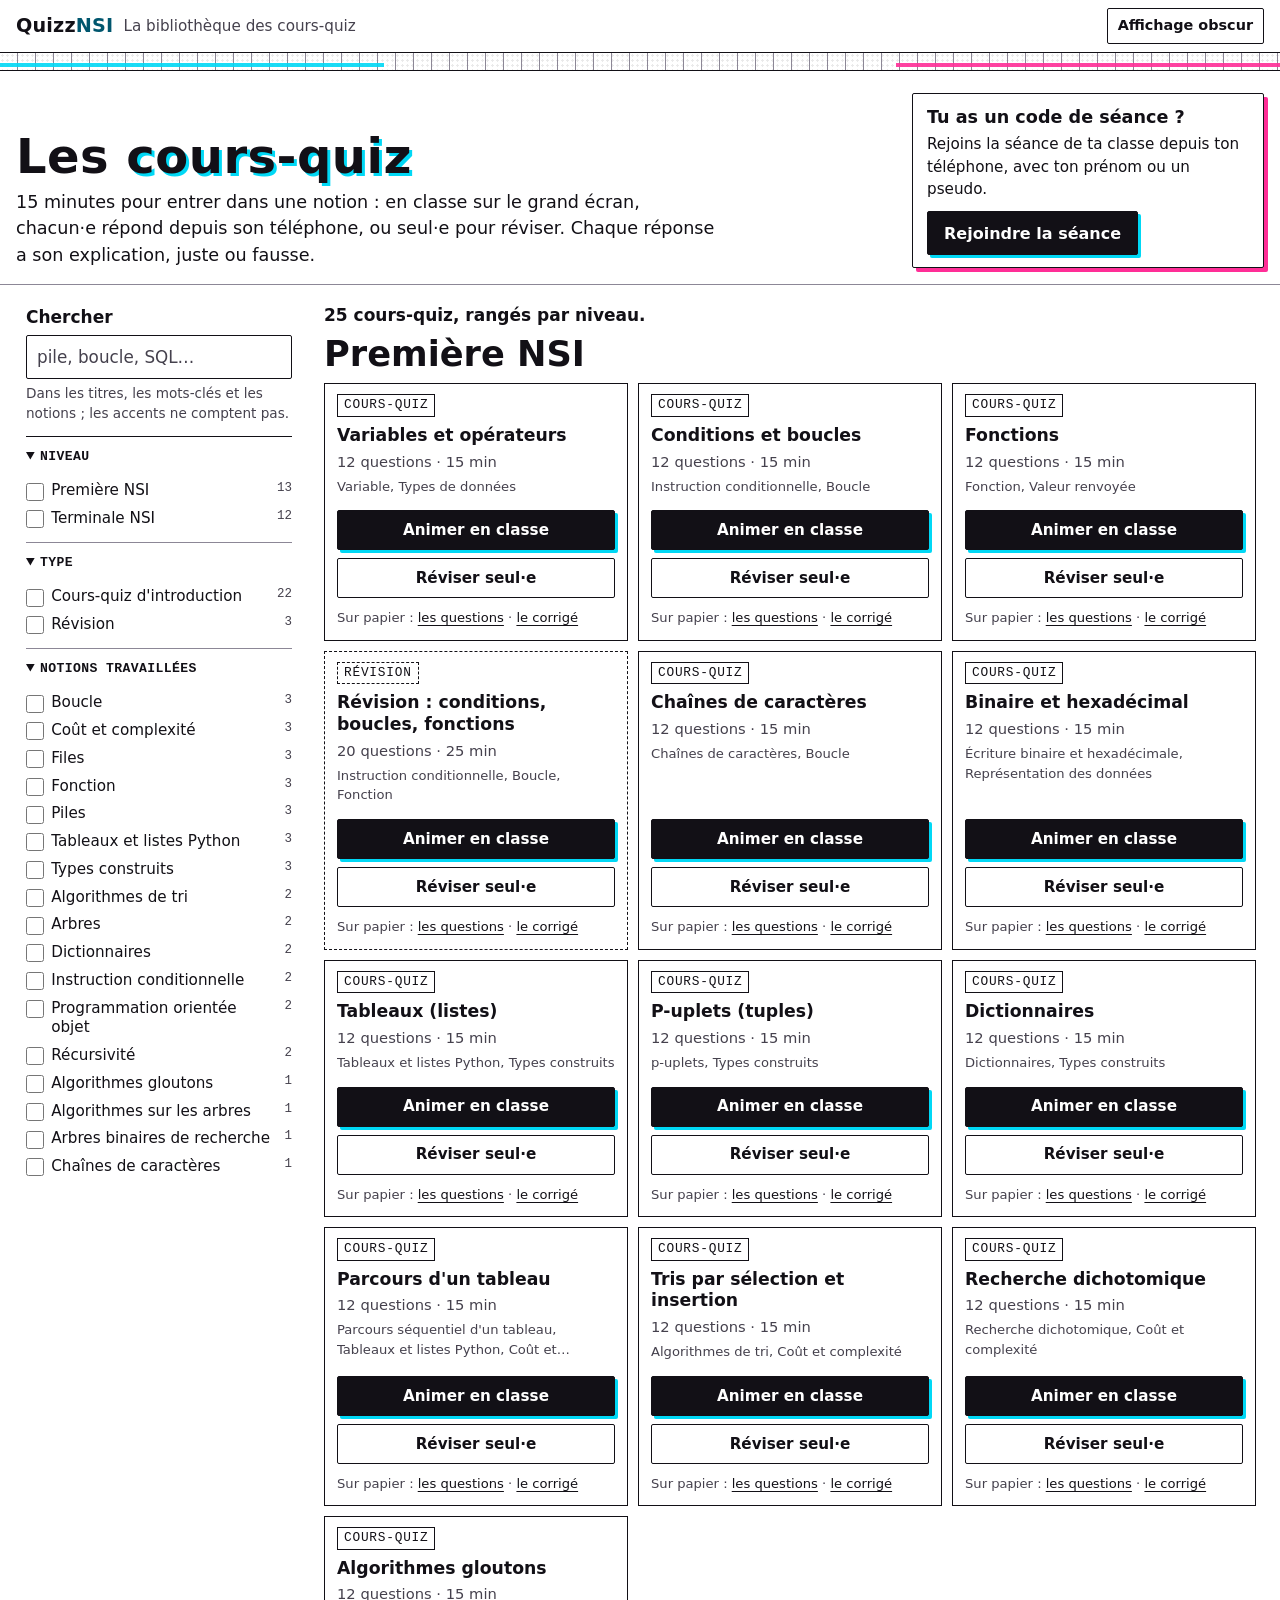
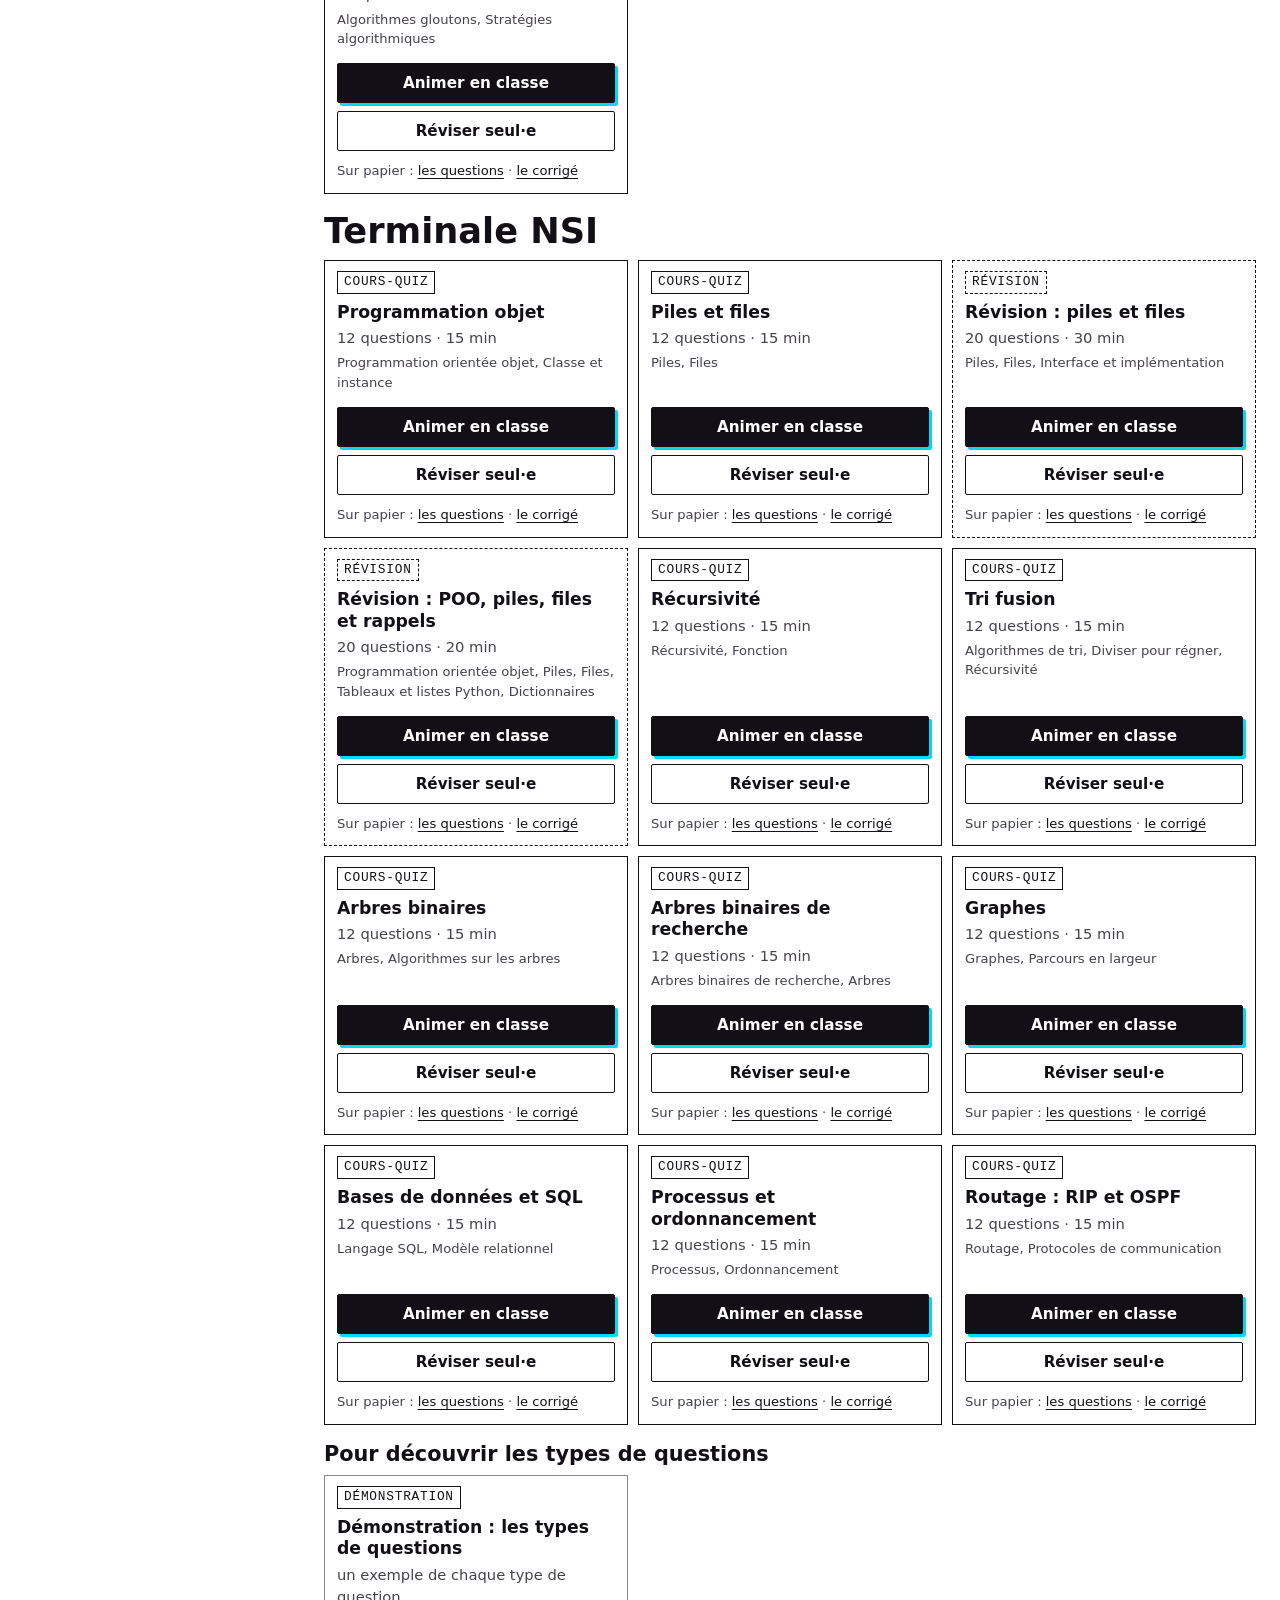
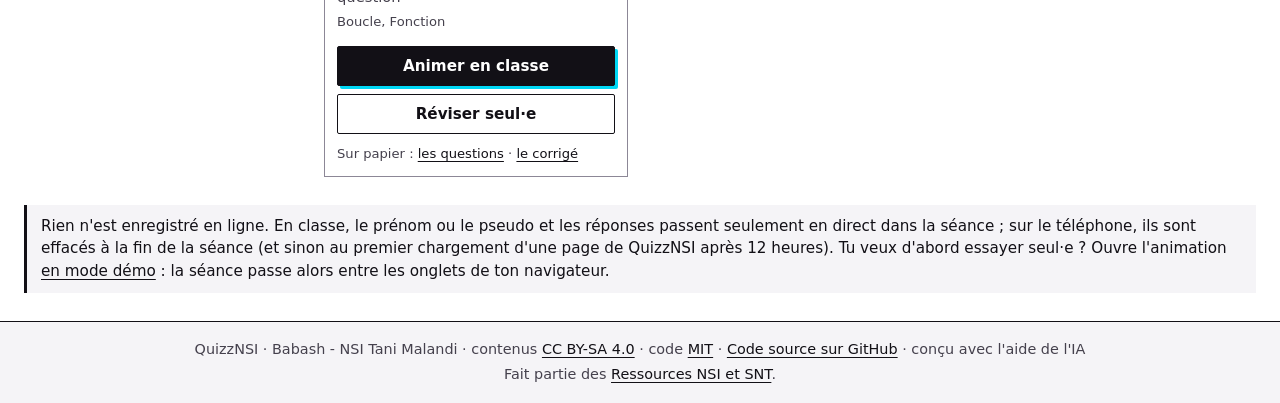
==== commit ac87a677: "[T134b][atelier] Suites du Gardien : la démonstration, la notion du cours sur les fonctions, les tit" ====
--- a/index.html
+++ b/index.html
@@ -51,43 +51,43 @@
 <section class="qz-niveau" data-niveau="premiere" aria-labelledby="n-premiere">
 <h2 class="qz-titre-niveau" id="n-premiere">Première NSI</h2>
 <ul class="qz-grille">
-<li class="qz-carte" data-cours="variables" data-niveau="premiere" data-type="introduction" data-notions="prog.variable prog.type" data-mots="variables et operateurs | variable | affectation | operateur | type | entier | flottant | booleen | division entiere // | modulo % | variable | variables | nom de variable | etat d&#x27;un programme | types de donnees | type | types | typage | type d&#x27;une valeur | conversion de type | int | bool"><span class="puce">Cours-quiz</span><h4 id="t-variables">Variables et opérateurs</h4><p class="qz-meta">12 questions · 15&#xA0;min</p><p class="qz-notions"><span class="visuel-cache">Notions travaillées : </span>Variable, Types de données</p><div class="qz-actions"><a class="bt p" href="animer.html?cours=variables" aria-describedby="t-variables">Animer en classe</a><a class="bt" href="revision.html?cours=variables" aria-describedby="t-variables">Réviser seul·e</a></div><p class="qz-papier">Sur papier : <a href="imprimer.html?cours=variables" aria-describedby="t-variables">les questions</a> · <a href="imprimer.html?cours=variables&amp;corrige" aria-describedby="t-variables">le corrigé</a></p></li>
-<li class="qz-carte" data-cours="conditions-boucles" data-niveau="premiere" data-type="introduction" data-notions="prog.condition prog.boucle" data-mots="conditions et boucles | condition | if | elif | else | boucle for | boucle while | range | instruction conditionnelle | condition | si alors sinon | alternative | structure conditionnelle | branchement conditionnel | test conditionnel | sinon si | conditions en cascade | conditions imbriquees | ordre des tests | if | else | elif | boucle | boucles | repetition | iteration | structure iterative | structure repetitive | repeter"><span class="puce">Cours-quiz</span><h4 id="t-conditions-boucles">Conditions et boucles</h4><p class="qz-meta">12 questions · 15&#xA0;min</p><p class="qz-notions"><span class="visuel-cache">Notions travaillées : </span>Instruction conditionnelle, Boucle</p><div class="qz-actions"><a class="bt p" href="animer.html?cours=conditions-boucles" aria-describedby="t-conditions-boucles">Animer en classe</a><a class="bt" href="revision.html?cours=conditions-boucles" aria-describedby="t-conditions-boucles">Réviser seul·e</a></div><p class="qz-papier">Sur papier : <a href="imprimer.html?cours=conditions-boucles" aria-describedby="t-conditions-boucles">les questions</a> · <a href="imprimer.html?cours=conditions-boucles&amp;corrige" aria-describedby="t-conditions-boucles">le corrigé</a></p></li>
-<li class="qz-carte" data-cours="fonctions" data-niveau="premiere" data-type="introduction" data-notions="prog.fonction prog.specification" data-mots="fonctions | fonction | def | parametre | return | appel de fonction | valeur renvoyee | specification | fonction | fonctions | definition de fonction | appel de fonction | sous-programme | procedure | def | specification | preconditions | postconditions | docstring | contrat d&#x27;une fonction | prototype"><span class="puce">Cours-quiz</span><h4 id="t-fonctions">Fonctions</h4><p class="qz-meta">12 questions · 15&#xA0;min</p><p class="qz-notions"><span class="visuel-cache">Notions travaillées : </span>Fonction, Spécification</p><div class="qz-actions"><a class="bt p" href="animer.html?cours=fonctions" aria-describedby="t-fonctions">Animer en classe</a><a class="bt" href="revision.html?cours=fonctions" aria-describedby="t-fonctions">Réviser seul·e</a></div><p class="qz-papier">Sur papier : <a href="imprimer.html?cours=fonctions" aria-describedby="t-fonctions">les questions</a> · <a href="imprimer.html?cours=fonctions&amp;corrige" aria-describedby="t-fonctions">le corrigé</a></p></li>
-<li class="qz-carte rev" data-cours="revision-conditions-boucles" data-niveau="premiere" data-type="revision" data-notions="prog.condition prog.boucle prog.fonction" data-mots="revision : conditions, boucles, fonctions | condition | boucle for | boucle while | range | fonction | return | instruction conditionnelle | condition | si alors sinon | alternative | structure conditionnelle | branchement conditionnel | test conditionnel | sinon si | conditions en cascade | conditions imbriquees | ordre des tests | if | else | elif | boucle | boucles | repetition | iteration | structure iterative | structure repetitive | repeter | fonction | fonctions | definition de fonction | appel de fonction | sous-programme | procedure | def"><span class="puce">Révision</span><h4 id="t-revision-conditions-boucles">Révision : conditions, boucles, fonctions</h4><p class="qz-meta">20 questions · 25&#xA0;min</p><p class="qz-notions"><span class="visuel-cache">Notions travaillées : </span>Instruction conditionnelle, Boucle, Fonction</p><div class="qz-actions"><a class="bt p" href="animer.html?cours=revision-conditions-boucles" aria-describedby="t-revision-conditions-boucles">Animer en classe</a><a class="bt" href="revision.html?cours=revision-conditions-boucles" aria-describedby="t-revision-conditions-boucles">Réviser seul·e</a></div><p class="qz-papier">Sur papier : <a href="imprimer.html?cours=revision-conditions-boucles" aria-describedby="t-revision-conditions-boucles">les questions</a> · <a href="imprimer.html?cours=revision-conditions-boucles&amp;corrige" aria-describedby="t-revision-conditions-boucles">le corrigé</a></p></li>
-<li class="qz-carte" data-cours="chaines" data-niveau="premiere" data-type="introduction" data-notions="donnees.chaine prog.boucle" data-mots="chaines de caracteres | chaine de caracteres | str | indice | len | parcours | concatenation | tranche | chaines de caracteres | chaine | chaines | texte dans un programme | manipulation de texte | indice d&#x27;un caractere | tranche d&#x27;une chaine | concatenation | str | len | boucle | boucles | repetition | iteration | structure iterative | structure repetitive | repeter"><span class="puce">Cours-quiz</span><h4 id="t-chaines">Chaînes de caractères</h4><p class="qz-meta">12 questions · 15&#xA0;min</p><p class="qz-notions"><span class="visuel-cache">Notions travaillées : </span>Chaînes de caractères, Boucle</p><div class="qz-actions"><a class="bt p" href="animer.html?cours=chaines" aria-describedby="t-chaines">Animer en classe</a><a class="bt" href="revision.html?cours=chaines" aria-describedby="t-chaines">Réviser seul·e</a></div><p class="qz-papier">Sur papier : <a href="imprimer.html?cours=chaines" aria-describedby="t-chaines">les questions</a> · <a href="imprimer.html?cours=chaines&amp;corrige" aria-describedby="t-chaines">le corrigé</a></p></li>
-<li class="qz-carte" data-cours="binaire" data-niveau="premiere" data-type="introduction" data-notions="donnees.binaire donnees.representation" data-mots="binaire et hexadecimal | binaire | hexadecimal | base 2 | base 10 | base 16 | bit | octet | conversion | ecriture binaire et hexadecimale | binaire | base 2 | hexadecimal | base 16 | changement de base | conversion de base | base b | representation des donnees | codage de l&#x27;information | representation en machine | bit | octet"><span class="puce">Cours-quiz</span><h4 id="t-binaire">Binaire et hexadécimal</h4><p class="qz-meta">12 questions · 15&#xA0;min</p><p class="qz-notions"><span class="visuel-cache">Notions travaillées : </span>Écriture binaire et hexadécimale, Représentation des données</p><div class="qz-actions"><a class="bt p" href="animer.html?cours=binaire" aria-describedby="t-binaire">Animer en classe</a><a class="bt" href="revision.html?cours=binaire" aria-describedby="t-binaire">Réviser seul·e</a></div><p class="qz-papier">Sur papier : <a href="imprimer.html?cours=binaire" aria-describedby="t-binaire">les questions</a> · <a href="imprimer.html?cours=binaire&amp;corrige" aria-describedby="t-binaire">le corrigé</a></p></li>
-<li class="qz-carte" data-cours="listes" data-niveau="premiere" data-type="introduction" data-notions="donnees.tableau donnees.type-construit" data-mots="tableaux (listes) | tableau | liste | indice | append | comprehension | matrice | len | tableaux et listes python | tableau | tableaux | tableau indexe | liste python | listes python | indice | index | tableau en comprehension | liste en comprehension | tableau de tableaux | matrice | indice negatif | indexation d&#x27;une liste | tranche | tranche d&#x27;une liste | list | append | types construits | types composes | structures de base"><span class="puce">Cours-quiz</span><h4 id="t-listes">Tableaux (listes)</h4><p class="qz-meta">12 questions · 15&#xA0;min</p><p class="qz-notions"><span class="visuel-cache">Notions travaillées : </span>Tableaux et listes Python, Types construits</p><div class="qz-actions"><a class="bt p" href="animer.html?cours=listes" aria-describedby="t-listes">Animer en classe</a><a class="bt" href="revision.html?cours=listes" aria-describedby="t-listes">Réviser seul·e</a></div><p class="qz-papier">Sur papier : <a href="imprimer.html?cours=listes" aria-describedby="t-listes">les questions</a> · <a href="imprimer.html?cours=listes&amp;corrige" aria-describedby="t-listes">le corrigé</a></p></li>
-<li class="qz-carte" data-cours="tuples" data-niveau="premiere" data-type="introduction" data-notions="donnees.tuple donnees.type-construit" data-mots="p-uplets (tuples) | p-uplet | tuple | p-uplet nomme | immuable | renvoyer plusieurs valeurs | p-uplets | p-uplet | n-uplet | p-uplet nomme | tuple nomme | tuple | namedtuple | types construits | types composes | structures de base"><span class="puce">Cours-quiz</span><h4 id="t-tuples">P-uplets (tuples)</h4><p class="qz-meta">12 questions · 15&#xA0;min</p><p class="qz-notions"><span class="visuel-cache">Notions travaillées : </span>p-uplets, Types construits</p><div class="qz-actions"><a class="bt p" href="animer.html?cours=tuples" aria-describedby="t-tuples">Animer en classe</a><a class="bt" href="revision.html?cours=tuples" aria-describedby="t-tuples">Réviser seul·e</a></div><p class="qz-papier">Sur papier : <a href="imprimer.html?cours=tuples" aria-describedby="t-tuples">les questions</a> · <a href="imprimer.html?cours=tuples&amp;corrige" aria-describedby="t-tuples">le corrigé</a></p></li>
-<li class="qz-carte" data-cours="dictionnaires" data-niveau="premiere" data-type="introduction" data-notions="donnees.dictionnaire donnees.type-construit" data-mots="dictionnaires | dictionnaire | cle | valeur | items | keys | values | get | dictionnaires | dictionnaire | tableau associatif | couple cle-valeur | cles et valeurs | table de hachage | dict | keys | values | items | types construits | types composes | structures de base"><span class="puce">Cours-quiz</span><h4 id="t-dictionnaires">Dictionnaires</h4><p class="qz-meta">12 questions · 15&#xA0;min</p><p class="qz-notions"><span class="visuel-cache">Notions travaillées : </span>Dictionnaires, Types construits</p><div class="qz-actions"><a class="bt p" href="animer.html?cours=dictionnaires" aria-describedby="t-dictionnaires">Animer en classe</a><a class="bt" href="revision.html?cours=dictionnaires" aria-describedby="t-dictionnaires">Réviser seul·e</a></div><p class="qz-papier">Sur papier : <a href="imprimer.html?cours=dictionnaires" aria-describedby="t-dictionnaires">les questions</a> · <a href="imprimer.html?cours=dictionnaires&amp;corrige" aria-describedby="t-dictionnaires">le corrigé</a></p></li>
-<li class="qz-carte" data-cours="parcours-tableau" data-niveau="premiere" data-type="introduction" data-notions="algo.parcours donnees.tableau algo.complexite" data-mots="parcours d&#x27;un tableau | parcours sequentiel | recherche d&#x27;une occurrence | maximum | minimum | moyenne | cout lineaire | parcours sequentiel d&#x27;un tableau | parcourir un tableau | parcours de liste | maximum d&#x27;un tableau | minimum d&#x27;un tableau | moyenne | compter les occurrences | tableaux et listes python | tableau | tableaux | tableau indexe | liste python | listes python | indice | index | tableau en comprehension | liste en comprehension | tableau de tableaux | matrice | indice negatif | indexation d&#x27;une liste | tranche | tranche d&#x27;une liste | list | append | cout et complexite | cout d&#x27;un algorithme | complexite | efficacite | nombre d&#x27;operations | complexite en temps | notation grand o"><span class="puce">Cours-quiz</span><h4 id="t-parcours-tableau">Parcours d'un tableau</h4><p class="qz-meta">12 questions · 15&#xA0;min</p><p class="qz-notions"><span class="visuel-cache">Notions travaillées : </span>Parcours séquentiel d'un tableau, Tableaux et listes Python, Coût et complexité</p><div class="qz-actions"><a class="bt p" href="animer.html?cours=parcours-tableau" aria-describedby="t-parcours-tableau">Animer en classe</a><a class="bt" href="revision.html?cours=parcours-tableau" aria-describedby="t-parcours-tableau">Réviser seul·e</a></div><p class="qz-papier">Sur papier : <a href="imprimer.html?cours=parcours-tableau" aria-describedby="t-parcours-tableau">les questions</a> · <a href="imprimer.html?cours=parcours-tableau&amp;corrige" aria-describedby="t-parcours-tableau">le corrigé</a></p></li>
-<li class="qz-carte" data-cours="tris" data-niveau="premiere" data-type="introduction" data-notions="algo.tri algo.complexite" data-mots="tris par selection et insertion | tri par selection | tri par insertion | invariant de boucle | cout quadratique | echange | algorithmes de tri | tri | tris | trier | ordonner des donnees | sort | sorted | cout et complexite | cout d&#x27;un algorithme | complexite | efficacite | nombre d&#x27;operations | complexite en temps | notation grand o"><span class="puce">Cours-quiz</span><h4 id="t-tris">Tris par sélection et insertion</h4><p class="qz-meta">12 questions · 15&#xA0;min</p><p class="qz-notions"><span class="visuel-cache">Notions travaillées : </span>Algorithmes de tri, Coût et complexité</p><div class="qz-actions"><a class="bt p" href="animer.html?cours=tris" aria-describedby="t-tris">Animer en classe</a><a class="bt" href="revision.html?cours=tris" aria-describedby="t-tris">Réviser seul·e</a></div><p class="qz-papier">Sur papier : <a href="imprimer.html?cours=tris" aria-describedby="t-tris">les questions</a> · <a href="imprimer.html?cours=tris&amp;corrige" aria-describedby="t-tris">le corrigé</a></p></li>
-<li class="qz-carte" data-cours="dichotomie" data-niveau="premiere" data-type="introduction" data-notions="algo.recherche.dichotomique algo.complexite" data-mots="recherche dichotomique | recherche dichotomique | tableau trie | milieu | variant de boucle | cout logarithmique | recherche dichotomique | dichotomie | recherche binaire | couper en deux | cout et complexite | cout d&#x27;un algorithme | complexite | efficacite | nombre d&#x27;operations | complexite en temps | notation grand o"><span class="puce">Cours-quiz</span><h4 id="t-dichotomie">Recherche dichotomique</h4><p class="qz-meta">12 questions · 15&#xA0;min</p><p class="qz-notions"><span class="visuel-cache">Notions travaillées : </span>Recherche dichotomique, Coût et complexité</p><div class="qz-actions"><a class="bt p" href="animer.html?cours=dichotomie" aria-describedby="t-dichotomie">Animer en classe</a><a class="bt" href="revision.html?cours=dichotomie" aria-describedby="t-dichotomie">Réviser seul·e</a></div><p class="qz-papier">Sur papier : <a href="imprimer.html?cours=dichotomie" aria-describedby="t-dichotomie">les questions</a> · <a href="imprimer.html?cours=dichotomie&amp;corrige" aria-describedby="t-dichotomie">le corrigé</a></p></li>
-<li class="qz-carte" data-cours="gloutons" data-niveau="premiere" data-type="introduction" data-notions="algo.glouton algo.strategie" data-mots="algorithmes gloutons | algorithme glouton | rendu de monnaie | sac a dos | solution optimale | algorithmes gloutons | glouton | rendu de monnaie | probleme du sac a dos | choix glouton | strategies algorithmiques | methodes algorithmiques | paradigmes algorithmiques | force brute"><span class="puce">Cours-quiz</span><h4 id="t-gloutons">Algorithmes gloutons</h4><p class="qz-meta">12 questions · 15&#xA0;min</p><p class="qz-notions"><span class="visuel-cache">Notions travaillées : </span>Algorithmes gloutons, Stratégies algorithmiques</p><div class="qz-actions"><a class="bt p" href="animer.html?cours=gloutons" aria-describedby="t-gloutons">Animer en classe</a><a class="bt" href="revision.html?cours=gloutons" aria-describedby="t-gloutons">Réviser seul·e</a></div><p class="qz-papier">Sur papier : <a href="imprimer.html?cours=gloutons" aria-describedby="t-gloutons">les questions</a> · <a href="imprimer.html?cours=gloutons&amp;corrige" aria-describedby="t-gloutons">le corrigé</a></p></li>
+<li class="qz-carte" data-cours="variables" data-niveau="premiere" data-type="introduction" data-notions="prog.variable prog.type" data-mots="variables et operateurs | variable | affectation | operateur | type | entier | flottant | booleen | division entiere // | modulo % | variable | variables | nom de variable | etat d&#x27;un programme | types de donnees | type | types | typage | type d&#x27;une valeur | conversion de type | int | bool"><span class="puce">Cours-quiz</span><h3 id="t-variables">Variables et opérateurs</h3><p class="qz-meta">12 questions · 15&#xA0;min</p><p class="qz-notions"><span class="visuel-cache">Notions travaillées : </span>Variable, Types de données</p><div class="qz-actions"><a class="bt p" href="animer.html?cours=variables" aria-describedby="t-variables">Animer en classe</a><a class="bt" href="revision.html?cours=variables" aria-describedby="t-variables">Réviser seul·e</a></div><p class="qz-papier">Sur papier : <a href="imprimer.html?cours=variables" aria-describedby="t-variables">les questions</a> · <a href="imprimer.html?cours=variables&amp;corrige" aria-describedby="t-variables">le corrigé</a></p></li>
+<li class="qz-carte" data-cours="conditions-boucles" data-niveau="premiere" data-type="introduction" data-notions="prog.condition prog.boucle" data-mots="conditions et boucles | condition | if | elif | else | boucle for | boucle while | range | instruction conditionnelle | condition | si alors sinon | alternative | structure conditionnelle | branchement conditionnel | test conditionnel | sinon si | conditions en cascade | conditions imbriquees | ordre des tests | if | else | elif | boucle | boucles | repetition | iteration | structure iterative | structure repetitive | repeter"><span class="puce">Cours-quiz</span><h3 id="t-conditions-boucles">Conditions et boucles</h3><p class="qz-meta">12 questions · 15&#xA0;min</p><p class="qz-notions"><span class="visuel-cache">Notions travaillées : </span>Instruction conditionnelle, Boucle</p><div class="qz-actions"><a class="bt p" href="animer.html?cours=conditions-boucles" aria-describedby="t-conditions-boucles">Animer en classe</a><a class="bt" href="revision.html?cours=conditions-boucles" aria-describedby="t-conditions-boucles">Réviser seul·e</a></div><p class="qz-papier">Sur papier : <a href="imprimer.html?cours=conditions-boucles" aria-describedby="t-conditions-boucles">les questions</a> · <a href="imprimer.html?cours=conditions-boucles&amp;corrige" aria-describedby="t-conditions-boucles">le corrigé</a></p></li>
+<li class="qz-carte" data-cours="fonctions" data-niveau="premiere" data-type="introduction" data-notions="prog.fonction prog.fonction.retour" data-mots="fonctions | fonction | def | parametre | return | appel de fonction | valeur renvoyee | variable locale | assert | fonction | fonctions | definition de fonction | appel de fonction | sous-programme | procedure | def | valeur renvoyee | renvoyer une valeur | retourner une valeur | valeur de retour | return"><span class="puce">Cours-quiz</span><h3 id="t-fonctions">Fonctions</h3><p class="qz-meta">12 questions · 15&#xA0;min</p><p class="qz-notions"><span class="visuel-cache">Notions travaillées : </span>Fonction, Valeur renvoyée</p><div class="qz-actions"><a class="bt p" href="animer.html?cours=fonctions" aria-describedby="t-fonctions">Animer en classe</a><a class="bt" href="revision.html?cours=fonctions" aria-describedby="t-fonctions">Réviser seul·e</a></div><p class="qz-papier">Sur papier : <a href="imprimer.html?cours=fonctions" aria-describedby="t-fonctions">les questions</a> · <a href="imprimer.html?cours=fonctions&amp;corrige" aria-describedby="t-fonctions">le corrigé</a></p></li>
+<li class="qz-carte rev" data-cours="revision-conditions-boucles" data-niveau="premiere" data-type="revision" data-notions="prog.condition prog.boucle prog.fonction" data-mots="revision : conditions, boucles, fonctions | condition | boucle for | boucle while | range | fonction | return | instruction conditionnelle | condition | si alors sinon | alternative | structure conditionnelle | branchement conditionnel | test conditionnel | sinon si | conditions en cascade | conditions imbriquees | ordre des tests | if | else | elif | boucle | boucles | repetition | iteration | structure iterative | structure repetitive | repeter | fonction | fonctions | definition de fonction | appel de fonction | sous-programme | procedure | def"><span class="puce">Révision</span><h3 id="t-revision-conditions-boucles">Révision : conditions, boucles, fonctions</h3><p class="qz-meta">20 questions · 25&#xA0;min</p><p class="qz-notions"><span class="visuel-cache">Notions travaillées : </span>Instruction conditionnelle, Boucle, Fonction</p><div class="qz-actions"><a class="bt p" href="animer.html?cours=revision-conditions-boucles" aria-describedby="t-revision-conditions-boucles">Animer en classe</a><a class="bt" href="revision.html?cours=revision-conditions-boucles" aria-describedby="t-revision-conditions-boucles">Réviser seul·e</a></div><p class="qz-papier">Sur papier : <a href="imprimer.html?cours=revision-conditions-boucles" aria-describedby="t-revision-conditions-boucles">les questions</a> · <a href="imprimer.html?cours=revision-conditions-boucles&amp;corrige" aria-describedby="t-revision-conditions-boucles">le corrigé</a></p></li>
+<li class="qz-carte" data-cours="chaines" data-niveau="premiere" data-type="introduction" data-notions="donnees.chaine prog.boucle" data-mots="chaines de caracteres | chaine de caracteres | str | indice | len | parcours | concatenation | tranche | chaines de caracteres | chaine | chaines | texte dans un programme | manipulation de texte | indice d&#x27;un caractere | tranche d&#x27;une chaine | concatenation | str | len | boucle | boucles | repetition | iteration | structure iterative | structure repetitive | repeter"><span class="puce">Cours-quiz</span><h3 id="t-chaines">Chaînes de caractères</h3><p class="qz-meta">12 questions · 15&#xA0;min</p><p class="qz-notions"><span class="visuel-cache">Notions travaillées : </span>Chaînes de caractères, Boucle</p><div class="qz-actions"><a class="bt p" href="animer.html?cours=chaines" aria-describedby="t-chaines">Animer en classe</a><a class="bt" href="revision.html?cours=chaines" aria-describedby="t-chaines">Réviser seul·e</a></div><p class="qz-papier">Sur papier : <a href="imprimer.html?cours=chaines" aria-describedby="t-chaines">les questions</a> · <a href="imprimer.html?cours=chaines&amp;corrige" aria-describedby="t-chaines">le corrigé</a></p></li>
+<li class="qz-carte" data-cours="binaire" data-niveau="premiere" data-type="introduction" data-notions="donnees.binaire donnees.representation" data-mots="binaire et hexadecimal | binaire | hexadecimal | base 2 | base 10 | base 16 | bit | octet | conversion | ecriture binaire et hexadecimale | binaire | base 2 | hexadecimal | base 16 | changement de base | conversion de base | base b | representation des donnees | codage de l&#x27;information | representation en machine | bit | octet"><span class="puce">Cours-quiz</span><h3 id="t-binaire">Binaire et hexadécimal</h3><p class="qz-meta">12 questions · 15&#xA0;min</p><p class="qz-notions"><span class="visuel-cache">Notions travaillées : </span>Écriture binaire et hexadécimale, Représentation des données</p><div class="qz-actions"><a class="bt p" href="animer.html?cours=binaire" aria-describedby="t-binaire">Animer en classe</a><a class="bt" href="revision.html?cours=binaire" aria-describedby="t-binaire">Réviser seul·e</a></div><p class="qz-papier">Sur papier : <a href="imprimer.html?cours=binaire" aria-describedby="t-binaire">les questions</a> · <a href="imprimer.html?cours=binaire&amp;corrige" aria-describedby="t-binaire">le corrigé</a></p></li>
+<li class="qz-carte" data-cours="listes" data-niveau="premiere" data-type="introduction" data-notions="donnees.tableau donnees.type-construit" data-mots="tableaux (listes) | tableau | liste | indice | append | comprehension | matrice | len | tableaux et listes python | tableau | tableaux | tableau indexe | liste python | listes python | indice | index | tableau en comprehension | liste en comprehension | tableau de tableaux | matrice | indice negatif | indexation d&#x27;une liste | tranche | tranche d&#x27;une liste | list | append | types construits | types composes | structures de base"><span class="puce">Cours-quiz</span><h3 id="t-listes">Tableaux (listes)</h3><p class="qz-meta">12 questions · 15&#xA0;min</p><p class="qz-notions"><span class="visuel-cache">Notions travaillées : </span>Tableaux et listes Python, Types construits</p><div class="qz-actions"><a class="bt p" href="animer.html?cours=listes" aria-describedby="t-listes">Animer en classe</a><a class="bt" href="revision.html?cours=listes" aria-describedby="t-listes">Réviser seul·e</a></div><p class="qz-papier">Sur papier : <a href="imprimer.html?cours=listes" aria-describedby="t-listes">les questions</a> · <a href="imprimer.html?cours=listes&amp;corrige" aria-describedby="t-listes">le corrigé</a></p></li>
+<li class="qz-carte" data-cours="tuples" data-niveau="premiere" data-type="introduction" data-notions="donnees.tuple donnees.type-construit" data-mots="p-uplets (tuples) | p-uplet | tuple | p-uplet nomme | immuable | renvoyer plusieurs valeurs | p-uplets | p-uplet | n-uplet | p-uplet nomme | tuple nomme | tuple | namedtuple | types construits | types composes | structures de base"><span class="puce">Cours-quiz</span><h3 id="t-tuples">P-uplets (tuples)</h3><p class="qz-meta">12 questions · 15&#xA0;min</p><p class="qz-notions"><span class="visuel-cache">Notions travaillées : </span>p-uplets, Types construits</p><div class="qz-actions"><a class="bt p" href="animer.html?cours=tuples" aria-describedby="t-tuples">Animer en classe</a><a class="bt" href="revision.html?cours=tuples" aria-describedby="t-tuples">Réviser seul·e</a></div><p class="qz-papier">Sur papier : <a href="imprimer.html?cours=tuples" aria-describedby="t-tuples">les questions</a> · <a href="imprimer.html?cours=tuples&amp;corrige" aria-describedby="t-tuples">le corrigé</a></p></li>
+<li class="qz-carte" data-cours="dictionnaires" data-niveau="premiere" data-type="introduction" data-notions="donnees.dictionnaire donnees.type-construit" data-mots="dictionnaires | dictionnaire | cle | valeur | items | keys | values | get | dictionnaires | dictionnaire | tableau associatif | couple cle-valeur | cles et valeurs | table de hachage | dict | keys | values | items | types construits | types composes | structures de base"><span class="puce">Cours-quiz</span><h3 id="t-dictionnaires">Dictionnaires</h3><p class="qz-meta">12 questions · 15&#xA0;min</p><p class="qz-notions"><span class="visuel-cache">Notions travaillées : </span>Dictionnaires, Types construits</p><div class="qz-actions"><a class="bt p" href="animer.html?cours=dictionnaires" aria-describedby="t-dictionnaires">Animer en classe</a><a class="bt" href="revision.html?cours=dictionnaires" aria-describedby="t-dictionnaires">Réviser seul·e</a></div><p class="qz-papier">Sur papier : <a href="imprimer.html?cours=dictionnaires" aria-describedby="t-dictionnaires">les questions</a> · <a href="imprimer.html?cours=dictionnaires&amp;corrige" aria-describedby="t-dictionnaires">le corrigé</a></p></li>
+<li class="qz-carte" data-cours="parcours-tableau" data-niveau="premiere" data-type="introduction" data-notions="algo.parcours donnees.tableau algo.complexite" data-mots="parcours d&#x27;un tableau | parcours sequentiel | recherche d&#x27;une occurrence | maximum | minimum | moyenne | cout lineaire | parcours sequentiel d&#x27;un tableau | parcourir un tableau | parcours de liste | maximum d&#x27;un tableau | minimum d&#x27;un tableau | moyenne | compter les occurrences | tableaux et listes python | tableau | tableaux | tableau indexe | liste python | listes python | indice | index | tableau en comprehension | liste en comprehension | tableau de tableaux | matrice | indice negatif | indexation d&#x27;une liste | tranche | tranche d&#x27;une liste | list | append | cout et complexite | cout d&#x27;un algorithme | complexite | efficacite | nombre d&#x27;operations | complexite en temps | notation grand o"><span class="puce">Cours-quiz</span><h3 id="t-parcours-tableau">Parcours d'un tableau</h3><p class="qz-meta">12 questions · 15&#xA0;min</p><p class="qz-notions"><span class="visuel-cache">Notions travaillées : </span>Parcours séquentiel d'un tableau, Tableaux et listes Python, Coût et complexité</p><div class="qz-actions"><a class="bt p" href="animer.html?cours=parcours-tableau" aria-describedby="t-parcours-tableau">Animer en classe</a><a class="bt" href="revision.html?cours=parcours-tableau" aria-describedby="t-parcours-tableau">Réviser seul·e</a></div><p class="qz-papier">Sur papier : <a href="imprimer.html?cours=parcours-tableau" aria-describedby="t-parcours-tableau">les questions</a> · <a href="imprimer.html?cours=parcours-tableau&amp;corrige" aria-describedby="t-parcours-tableau">le corrigé</a></p></li>
+<li class="qz-carte" data-cours="tris" data-niveau="premiere" data-type="introduction" data-notions="algo.tri algo.complexite" data-mots="tris par selection et insertion | tri par selection | tri par insertion | invariant de boucle | cout quadratique | echange | algorithmes de tri | tri | tris | trier | ordonner des donnees | sort | sorted | cout et complexite | cout d&#x27;un algorithme | complexite | efficacite | nombre d&#x27;operations | complexite en temps | notation grand o"><span class="puce">Cours-quiz</span><h3 id="t-tris">Tris par sélection et insertion</h3><p class="qz-meta">12 questions · 15&#xA0;min</p><p class="qz-notions"><span class="visuel-cache">Notions travaillées : </span>Algorithmes de tri, Coût et complexité</p><div class="qz-actions"><a class="bt p" href="animer.html?cours=tris" aria-describedby="t-tris">Animer en classe</a><a class="bt" href="revision.html?cours=tris" aria-describedby="t-tris">Réviser seul·e</a></div><p class="qz-papier">Sur papier : <a href="imprimer.html?cours=tris" aria-describedby="t-tris">les questions</a> · <a href="imprimer.html?cours=tris&amp;corrige" aria-describedby="t-tris">le corrigé</a></p></li>
+<li class="qz-carte" data-cours="dichotomie" data-niveau="premiere" data-type="introduction" data-notions="algo.recherche.dichotomique algo.complexite" data-mots="recherche dichotomique | recherche dichotomique | tableau trie | milieu | variant de boucle | cout logarithmique | recherche dichotomique | dichotomie | recherche binaire | couper en deux | cout et complexite | cout d&#x27;un algorithme | complexite | efficacite | nombre d&#x27;operations | complexite en temps | notation grand o"><span class="puce">Cours-quiz</span><h3 id="t-dichotomie">Recherche dichotomique</h3><p class="qz-meta">12 questions · 15&#xA0;min</p><p class="qz-notions"><span class="visuel-cache">Notions travaillées : </span>Recherche dichotomique, Coût et complexité</p><div class="qz-actions"><a class="bt p" href="animer.html?cours=dichotomie" aria-describedby="t-dichotomie">Animer en classe</a><a class="bt" href="revision.html?cours=dichotomie" aria-describedby="t-dichotomie">Réviser seul·e</a></div><p class="qz-papier">Sur papier : <a href="imprimer.html?cours=dichotomie" aria-describedby="t-dichotomie">les questions</a> · <a href="imprimer.html?cours=dichotomie&amp;corrige" aria-describedby="t-dichotomie">le corrigé</a></p></li>
+<li class="qz-carte" data-cours="gloutons" data-niveau="premiere" data-type="introduction" data-notions="algo.glouton algo.strategie" data-mots="algorithmes gloutons | algorithme glouton | rendu de monnaie | sac a dos | solution optimale | algorithmes gloutons | glouton | rendu de monnaie | probleme du sac a dos | choix glouton | strategies algorithmiques | methodes algorithmiques | paradigmes algorithmiques | force brute"><span class="puce">Cours-quiz</span><h3 id="t-gloutons">Algorithmes gloutons</h3><p class="qz-meta">12 questions · 15&#xA0;min</p><p class="qz-notions"><span class="visuel-cache">Notions travaillées : </span>Algorithmes gloutons, Stratégies algorithmiques</p><div class="qz-actions"><a class="bt p" href="animer.html?cours=gloutons" aria-describedby="t-gloutons">Animer en classe</a><a class="bt" href="revision.html?cours=gloutons" aria-describedby="t-gloutons">Réviser seul·e</a></div><p class="qz-papier">Sur papier : <a href="imprimer.html?cours=gloutons" aria-describedby="t-gloutons">les questions</a> · <a href="imprimer.html?cours=gloutons&amp;corrige" aria-describedby="t-gloutons">le corrigé</a></p></li>
 </ul></section>
 <section class="qz-niveau" data-niveau="terminale" aria-labelledby="n-terminale">
 <h2 class="qz-titre-niveau" id="n-terminale">Terminale NSI</h2>
 <ul class="qz-grille">
-<li class="qz-carte" data-cours="poo" data-niveau="terminale" data-type="introduction" data-notions="prog.poo prog.poo.classe" data-mots="programmation objet | programmation objet | poo | classe | objet | attribut | methode | __init__ | self | instance | programmation orientee objet | poo | programmation objet | objet | objets | classe et instance | classe | classes | instance | instancier | instanciation | constructeur | methode constructeur | initialisation des attributs | creer un objet | __init__"><span class="puce">Cours-quiz</span><h4 id="t-poo">Programmation objet</h4><p class="qz-meta">12 questions · 15&#xA0;min</p><p class="qz-notions"><span class="visuel-cache">Notions travaillées : </span>Programmation orientée objet, Classe et instance</p><div class="qz-actions"><a class="bt p" href="animer.html?cours=poo" aria-describedby="t-poo">Animer en classe</a><a class="bt" href="revision.html?cours=poo" aria-describedby="t-poo">Réviser seul·e</a></div><p class="qz-papier">Sur papier : <a href="imprimer.html?cours=poo" aria-describedby="t-poo">les questions</a> · <a href="imprimer.html?cours=poo&amp;corrige" aria-describedby="t-poo">le corrigé</a></p></li>
-<li class="qz-carte" data-cours="piles-files" data-niveau="terminale" data-type="introduction" data-notions="donnees.pile donnees.file" data-mots="piles et files | pile | file | lifo | fifo | empiler | depiler | enfiler | defiler | sommet | piles | pile | empiler | depiler | lifo | dernier entre, premier sorti | files | file | enfiler | defiler | fifo | premier entre, premier sorti | file d&#x27;attente"><span class="puce">Cours-quiz</span><h4 id="t-piles-files">Piles et files</h4><p class="qz-meta">12 questions · 15&#xA0;min</p><p class="qz-notions"><span class="visuel-cache">Notions travaillées : </span>Piles, Files</p><div class="qz-actions"><a class="bt p" href="animer.html?cours=piles-files" aria-describedby="t-piles-files">Animer en classe</a><a class="bt" href="revision.html?cours=piles-files" aria-describedby="t-piles-files">Réviser seul·e</a></div><p class="qz-papier">Sur papier : <a href="imprimer.html?cours=piles-files" aria-describedby="t-piles-files">les questions</a> · <a href="imprimer.html?cours=piles-files&amp;corrige" aria-describedby="t-piles-files">le corrigé</a></p></li>
-<li class="qz-carte rev" data-cours="revision-piles-files" data-niveau="terminale" data-type="revision" data-notions="donnees.pile donnees.file donnees.interface-implementation" data-mots="revision : piles et files | pile | file | lifo | fifo | implementation | liste python | pop(0) | parentheses | piles | pile | empiler | depiler | lifo | dernier entre, premier sorti | files | file | enfiler | defiler | fifo | premier entre, premier sorti | file d&#x27;attente | interface et implementation | type abstrait | type abstrait de donnees | interface d&#x27;une structure | implementation d&#x27;une structure | primitives | specifier une structure de donnees | plusieurs implementations | abstraction des donnees"><span class="puce">Révision</span><h4 id="t-revision-piles-files">Révision : piles et files</h4><p class="qz-meta">20 questions · 30&#xA0;min</p><p class="qz-notions"><span class="visuel-cache">Notions travaillées : </span>Piles, Files, Interface et implémentation</p><div class="qz-actions"><a class="bt p" href="animer.html?cours=revision-piles-files" aria-describedby="t-revision-piles-files">Animer en classe</a><a class="bt" href="revision.html?cours=revision-piles-files" aria-describedby="t-revision-piles-files">Réviser seul·e</a></div><p class="qz-papier">Sur papier : <a href="imprimer.html?cours=revision-piles-files" aria-describedby="t-revision-piles-files">les questions</a> · <a href="imprimer.html?cours=revision-piles-files&amp;corrige" aria-describedby="t-revision-piles-files">le corrigé</a></p></li>
-<li class="qz-carte rev" data-cours="revision-poo-piles-files" data-niveau="terminale" data-type="revision" data-notions="prog.poo donnees.pile donnees.file donnees.tableau donnees.dictionnaire" data-mots="revision : poo, piles, files et rappels | programmation objet | classe | methode | pile | file | liste | dictionnaire | boucle | fonction | programmation orientee objet | poo | programmation objet | objet | objets | piles | pile | empiler | depiler | lifo | dernier entre, premier sorti | files | file | enfiler | defiler | fifo | premier entre, premier sorti | file d&#x27;attente | tableaux et listes python | tableau | tableaux | tableau indexe | liste python | listes python | indice | index | tableau en comprehension | liste en comprehension | tableau de tableaux | matrice | indice negatif | indexation d&#x27;une liste | tranche | tranche d&#x27;une liste | list | append | dictionnaires | dictionnaire | tableau associatif | couple cle-valeur | cles et valeurs | table de hachage | dict | keys | values | items"><span class="puce">Révision</span><h4 id="t-revision-poo-piles-files">Révision : POO, piles, files et rappels</h4><p class="qz-meta">20 questions · 20&#xA0;min</p><p class="qz-notions"><span class="visuel-cache">Notions travaillées : </span>Programmation orientée objet, Piles, Files, Tableaux et listes Python, Dictionnaires</p><div class="qz-actions"><a class="bt p" href="animer.html?cours=revision-poo-piles-files" aria-describedby="t-revision-poo-piles-files">Animer en classe</a><a class="bt" href="revision.html?cours=revision-poo-piles-files" aria-describedby="t-revision-poo-piles-files">Réviser seul·e</a></div><p class="qz-papier">Sur papier : <a href="imprimer.html?cours=revision-poo-piles-files" aria-describedby="t-revision-poo-piles-files">les questions</a> · <a href="imprimer.html?cours=revision-poo-piles-files&amp;corrige" aria-describedby="t-revision-poo-piles-files">le corrigé</a></p></li>
-<li class="qz-carte" data-cours="recursivite" data-niveau="terminale" data-type="introduction" data-notions="prog.recursivite prog.fonction" data-mots="recursivite | recursivite | fonction recursive | cas de base | appel recursif | pile d&#x27;appels | factorielle | recursivite | recursif | recursive | fonction recursive | recursion | appel recursif | cas de base | pile d&#x27;appels | fonction | fonctions | definition de fonction | appel de fonction | sous-programme | procedure | def"><span class="puce">Cours-quiz</span><h4 id="t-recursivite">Récursivité</h4><p class="qz-meta">12 questions · 15&#xA0;min</p><p class="qz-notions"><span class="visuel-cache">Notions travaillées : </span>Récursivité, Fonction</p><div class="qz-actions"><a class="bt p" href="animer.html?cours=recursivite" aria-describedby="t-recursivite">Animer en classe</a><a class="bt" href="revision.html?cours=recursivite" aria-describedby="t-recursivite">Réviser seul·e</a></div><p class="qz-papier">Sur papier : <a href="imprimer.html?cours=recursivite" aria-describedby="t-recursivite">les questions</a> · <a href="imprimer.html?cours=recursivite&amp;corrige" aria-describedby="t-recursivite">le corrigé</a></p></li>
-<li class="qz-carte" data-cours="tri-fusion" data-niveau="terminale" data-type="introduction" data-notions="algo.tri algo.diviser-regner prog.recursivite" data-mots="tri fusion | tri fusion | diviser pour regner | fusion | n log n | recursivite | algorithmes de tri | tri | tris | trier | ordonner des donnees | sort | sorted | diviser pour regner | decomposition en sous-problemes | recursivite | recursif | recursive | fonction recursive | recursion | appel recursif | cas de base | pile d&#x27;appels"><span class="puce">Cours-quiz</span><h4 id="t-tri-fusion">Tri fusion</h4><p class="qz-meta">12 questions · 15&#xA0;min</p><p class="qz-notions"><span class="visuel-cache">Notions travaillées : </span>Algorithmes de tri, Diviser pour régner, Récursivité</p><div class="qz-actions"><a class="bt p" href="animer.html?cours=tri-fusion" aria-describedby="t-tri-fusion">Animer en classe</a><a class="bt" href="revision.html?cours=tri-fusion" aria-describedby="t-tri-fusion">Réviser seul·e</a></div><p class="qz-papier">Sur papier : <a href="imprimer.html?cours=tri-fusion" aria-describedby="t-tri-fusion">les questions</a> · <a href="imprimer.html?cours=tri-fusion&amp;corrige" aria-describedby="t-tri-fusion">le corrigé</a></p></li>
-<li class="qz-carte" data-cours="arbres-binaires" data-niveau="terminale" data-type="introduction" data-notions="donnees.arbre algo.arbre" data-mots="arbres binaires | arbre binaire | noeud | racine | feuille | taille | hauteur | parcours prefixe | parcours infixe | parcours suffixe | parcours en largeur | arbres | arbre | arbre binaire | arbres binaires | racine | feuille | noeud | sous-arbre | algorithmes sur les arbres | parcours d&#x27;arbre | parcours prefixe | parcours infixe | parcours suffixe | hauteur d&#x27;un arbre | taille d&#x27;un arbre"><span class="puce">Cours-quiz</span><h4 id="t-arbres-binaires">Arbres binaires</h4><p class="qz-meta">12 questions · 15&#xA0;min</p><p class="qz-notions"><span class="visuel-cache">Notions travaillées : </span>Arbres, Algorithmes sur les arbres</p><div class="qz-actions"><a class="bt p" href="animer.html?cours=arbres-binaires" aria-describedby="t-arbres-binaires">Animer en classe</a><a class="bt" href="revision.html?cours=arbres-binaires" aria-describedby="t-arbres-binaires">Réviser seul·e</a></div><p class="qz-papier">Sur papier : <a href="imprimer.html?cours=arbres-binaires" aria-describedby="t-arbres-binaires">les questions</a> · <a href="imprimer.html?cours=arbres-binaires&amp;corrige" aria-describedby="t-arbres-binaires">le corrigé</a></p></li>
-<li class="qz-carte" data-cours="abr" data-niveau="terminale" data-type="introduction" data-notions="donnees.arbre.abr donnees.arbre" data-mots="arbres binaires de recherche | arbre binaire de recherche | abr | cle | rechercher une cle | inserer une cle | cout logarithmique | arbres binaires de recherche | arbre binaire de recherche | abr | arbres | arbre | arbre binaire | arbres binaires | racine | feuille | noeud | sous-arbre"><span class="puce">Cours-quiz</span><h4 id="t-abr">Arbres binaires de recherche</h4><p class="qz-meta">12 questions · 15&#xA0;min</p><p class="qz-notions"><span class="visuel-cache">Notions travaillées : </span>Arbres binaires de recherche, Arbres</p><div class="qz-actions"><a class="bt p" href="animer.html?cours=abr" aria-describedby="t-abr">Animer en classe</a><a class="bt" href="revision.html?cours=abr" aria-describedby="t-abr">Réviser seul·e</a></div><p class="qz-papier">Sur papier : <a href="imprimer.html?cours=abr" aria-describedby="t-abr">les questions</a> · <a href="imprimer.html?cours=abr&amp;corrige" aria-describedby="t-abr">le corrigé</a></p></li>
-<li class="qz-carte" data-cours="graphes" data-niveau="terminale" data-type="introduction" data-notions="donnees.graphe algo.graphe.largeur" data-mots="graphes | graphe | sommet | arete | arc | graphe oriente | matrice d&#x27;adjacence | liste de successeurs | parcours en largeur | graphes | graphe | sommet | sommets | arete | aretes | arc | graphe oriente | graphe pondere | matrice d&#x27;adjacence | liste d&#x27;adjacence | parcours en largeur | bfs"><span class="puce">Cours-quiz</span><h4 id="t-graphes">Graphes</h4><p class="qz-meta">12 questions · 15&#xA0;min</p><p class="qz-notions"><span class="visuel-cache">Notions travaillées : </span>Graphes, Parcours en largeur</p><div class="qz-actions"><a class="bt p" href="animer.html?cours=graphes" aria-describedby="t-graphes">Animer en classe</a><a class="bt" href="revision.html?cours=graphes" aria-describedby="t-graphes">Réviser seul·e</a></div><p class="qz-papier">Sur papier : <a href="imprimer.html?cours=graphes" aria-describedby="t-graphes">les questions</a> · <a href="imprimer.html?cours=graphes&amp;corrige" aria-describedby="t-graphes">le corrigé</a></p></li>
-<li class="qz-carte" data-cours="sql" data-niveau="terminale" data-type="introduction" data-notions="donnees.bdd.sql donnees.bdd.relationnel" data-mots="bases de donnees et sql | base de donnees | sql | modele relationnel | cle primaire | cle etrangere | select | where | join | insert | update | delete | langage sql | sql | requete sql | requetes sql | langage de requetes | modele relationnel | relation | schema relationnel | cle primaire | cle etrangere | attribut d&#x27;une relation | domaine d&#x27;un attribut | contrainte d&#x27;integrite | base de donnees relationnelle"><span class="puce">Cours-quiz</span><h4 id="t-sql">Bases de données et SQL</h4><p class="qz-meta">12 questions · 15&#xA0;min</p><p class="qz-notions"><span class="visuel-cache">Notions travaillées : </span>Langage SQL, Modèle relationnel</p><div class="qz-actions"><a class="bt p" href="animer.html?cours=sql" aria-describedby="t-sql">Animer en classe</a><a class="bt" href="revision.html?cours=sql" aria-describedby="t-sql">Réviser seul·e</a></div><p class="qz-papier">Sur papier : <a href="imprimer.html?cours=sql" aria-describedby="t-sql">les questions</a> · <a href="imprimer.html?cours=sql&amp;corrige" aria-describedby="t-sql">le corrigé</a></p></li>
-<li class="qz-carte" data-cours="processus" data-niveau="terminale" data-type="introduction" data-notions="archi.os.processus archi.os.ordonnancement" data-mots="processus et ordonnancement | processus | pid | ordonnancement | systeme d&#x27;exploitation | elu | bloque | interblocage | processus | etats d&#x27;un processus | multitache | pid | identifiant d&#x27;un processus | creation d&#x27;un processus | programme en cours d&#x27;execution | ps | kill | top | ordonnancement | ordonnanceur | ordonnancement des processus | tourniquet | priorite d&#x27;un processus | famine | partage du processeur"><span class="puce">Cours-quiz</span><h4 id="t-processus">Processus et ordonnancement</h4><p class="qz-meta">12 questions · 15&#xA0;min</p><p class="qz-notions"><span class="visuel-cache">Notions travaillées : </span>Processus, Ordonnancement</p><div class="qz-actions"><a class="bt p" href="animer.html?cours=processus" aria-describedby="t-processus">Animer en classe</a><a class="bt" href="revision.html?cours=processus" aria-describedby="t-processus">Réviser seul·e</a></div><p class="qz-papier">Sur papier : <a href="imprimer.html?cours=processus" aria-describedby="t-processus">les questions</a> · <a href="imprimer.html?cours=processus&amp;corrige" aria-describedby="t-processus">le corrigé</a></p></li>
-<li class="qz-carte" data-cours="routage" data-niveau="terminale" data-type="introduction" data-notions="reseau.routage reseau.protocole" data-mots="routage : rip et ospf | routage | routeur | table de routage | rip | ospf | nombre de sauts | cout | routage | routeur | routeurs | table de routage | protocole de routage | acheminement des paquets | meilleure route | protocoles de communication | protocole | protocoles | regles de communication"><span class="puce">Cours-quiz</span><h4 id="t-routage">Routage : RIP et OSPF</h4><p class="qz-meta">12 questions · 15&#xA0;min</p><p class="qz-notions"><span class="visuel-cache">Notions travaillées : </span>Routage, Protocoles de communication</p><div class="qz-actions"><a class="bt p" href="animer.html?cours=routage" aria-describedby="t-routage">Animer en classe</a><a class="bt" href="revision.html?cours=routage" aria-describedby="t-routage">Réviser seul·e</a></div><p class="qz-papier">Sur papier : <a href="imprimer.html?cours=routage" aria-describedby="t-routage">les questions</a> · <a href="imprimer.html?cours=routage&amp;corrige" aria-describedby="t-routage">le corrigé</a></p></li>
+<li class="qz-carte" data-cours="poo" data-niveau="terminale" data-type="introduction" data-notions="prog.poo prog.poo.classe" data-mots="programmation objet | programmation objet | poo | classe | objet | attribut | methode | __init__ | self | instance | programmation orientee objet | poo | programmation objet | objet | objets | classe et instance | classe | classes | instance | instancier | instanciation | constructeur | methode constructeur | initialisation des attributs | creer un objet | __init__"><span class="puce">Cours-quiz</span><h3 id="t-poo">Programmation objet</h3><p class="qz-meta">12 questions · 15&#xA0;min</p><p class="qz-notions"><span class="visuel-cache">Notions travaillées : </span>Programmation orientée objet, Classe et instance</p><div class="qz-actions"><a class="bt p" href="animer.html?cours=poo" aria-describedby="t-poo">Animer en classe</a><a class="bt" href="revision.html?cours=poo" aria-describedby="t-poo">Réviser seul·e</a></div><p class="qz-papier">Sur papier : <a href="imprimer.html?cours=poo" aria-describedby="t-poo">les questions</a> · <a href="imprimer.html?cours=poo&amp;corrige" aria-describedby="t-poo">le corrigé</a></p></li>
+<li class="qz-carte" data-cours="piles-files" data-niveau="terminale" data-type="introduction" data-notions="donnees.pile donnees.file" data-mots="piles et files | pile | file | lifo | fifo | empiler | depiler | enfiler | defiler | sommet | piles | pile | empiler | depiler | lifo | dernier entre, premier sorti | files | file | enfiler | defiler | fifo | premier entre, premier sorti | file d&#x27;attente"><span class="puce">Cours-quiz</span><h3 id="t-piles-files">Piles et files</h3><p class="qz-meta">12 questions · 15&#xA0;min</p><p class="qz-notions"><span class="visuel-cache">Notions travaillées : </span>Piles, Files</p><div class="qz-actions"><a class="bt p" href="animer.html?cours=piles-files" aria-describedby="t-piles-files">Animer en classe</a><a class="bt" href="revision.html?cours=piles-files" aria-describedby="t-piles-files">Réviser seul·e</a></div><p class="qz-papier">Sur papier : <a href="imprimer.html?cours=piles-files" aria-describedby="t-piles-files">les questions</a> · <a href="imprimer.html?cours=piles-files&amp;corrige" aria-describedby="t-piles-files">le corrigé</a></p></li>
+<li class="qz-carte rev" data-cours="revision-piles-files" data-niveau="terminale" data-type="revision" data-notions="donnees.pile donnees.file donnees.interface-implementation" data-mots="revision : piles et files | pile | file | lifo | fifo | implementation | liste python | pop(0) | parentheses | piles | pile | empiler | depiler | lifo | dernier entre, premier sorti | files | file | enfiler | defiler | fifo | premier entre, premier sorti | file d&#x27;attente | interface et implementation | type abstrait | type abstrait de donnees | interface d&#x27;une structure | implementation d&#x27;une structure | primitives | specifier une structure de donnees | plusieurs implementations | abstraction des donnees"><span class="puce">Révision</span><h3 id="t-revision-piles-files">Révision : piles et files</h3><p class="qz-meta">20 questions · 30&#xA0;min</p><p class="qz-notions"><span class="visuel-cache">Notions travaillées : </span>Piles, Files, Interface et implémentation</p><div class="qz-actions"><a class="bt p" href="animer.html?cours=revision-piles-files" aria-describedby="t-revision-piles-files">Animer en classe</a><a class="bt" href="revision.html?cours=revision-piles-files" aria-describedby="t-revision-piles-files">Réviser seul·e</a></div><p class="qz-papier">Sur papier : <a href="imprimer.html?cours=revision-piles-files" aria-describedby="t-revision-piles-files">les questions</a> · <a href="imprimer.html?cours=revision-piles-files&amp;corrige" aria-describedby="t-revision-piles-files">le corrigé</a></p></li>
+<li class="qz-carte rev" data-cours="revision-poo-piles-files" data-niveau="terminale" data-type="revision" data-notions="prog.poo donnees.pile donnees.file donnees.tableau donnees.dictionnaire" data-mots="revision : poo, piles, files et rappels | programmation objet | classe | methode | pile | file | liste | dictionnaire | boucle | fonction | programmation orientee objet | poo | programmation objet | objet | objets | piles | pile | empiler | depiler | lifo | dernier entre, premier sorti | files | file | enfiler | defiler | fifo | premier entre, premier sorti | file d&#x27;attente | tableaux et listes python | tableau | tableaux | tableau indexe | liste python | listes python | indice | index | tableau en comprehension | liste en comprehension | tableau de tableaux | matrice | indice negatif | indexation d&#x27;une liste | tranche | tranche d&#x27;une liste | list | append | dictionnaires | dictionnaire | tableau associatif | couple cle-valeur | cles et valeurs | table de hachage | dict | keys | values | items"><span class="puce">Révision</span><h3 id="t-revision-poo-piles-files">Révision : POO, piles, files et rappels</h3><p class="qz-meta">20 questions · 20&#xA0;min</p><p class="qz-notions"><span class="visuel-cache">Notions travaillées : </span>Programmation orientée objet, Piles, Files, Tableaux et listes Python, Dictionnaires</p><div class="qz-actions"><a class="bt p" href="animer.html?cours=revision-poo-piles-files" aria-describedby="t-revision-poo-piles-files">Animer en classe</a><a class="bt" href="revision.html?cours=revision-poo-piles-files" aria-describedby="t-revision-poo-piles-files">Réviser seul·e</a></div><p class="qz-papier">Sur papier : <a href="imprimer.html?cours=revision-poo-piles-files" aria-describedby="t-revision-poo-piles-files">les questions</a> · <a href="imprimer.html?cours=revision-poo-piles-files&amp;corrige" aria-describedby="t-revision-poo-piles-files">le corrigé</a></p></li>
+<li class="qz-carte" data-cours="recursivite" data-niveau="terminale" data-type="introduction" data-notions="prog.recursivite prog.fonction" data-mots="recursivite | recursivite | fonction recursive | cas de base | appel recursif | pile d&#x27;appels | factorielle | recursivite | recursif | recursive | fonction recursive | recursion | appel recursif | cas de base | pile d&#x27;appels | fonction | fonctions | definition de fonction | appel de fonction | sous-programme | procedure | def"><span class="puce">Cours-quiz</span><h3 id="t-recursivite">Récursivité</h3><p class="qz-meta">12 questions · 15&#xA0;min</p><p class="qz-notions"><span class="visuel-cache">Notions travaillées : </span>Récursivité, Fonction</p><div class="qz-actions"><a class="bt p" href="animer.html?cours=recursivite" aria-describedby="t-recursivite">Animer en classe</a><a class="bt" href="revision.html?cours=recursivite" aria-describedby="t-recursivite">Réviser seul·e</a></div><p class="qz-papier">Sur papier : <a href="imprimer.html?cours=recursivite" aria-describedby="t-recursivite">les questions</a> · <a href="imprimer.html?cours=recursivite&amp;corrige" aria-describedby="t-recursivite">le corrigé</a></p></li>
+<li class="qz-carte" data-cours="tri-fusion" data-niveau="terminale" data-type="introduction" data-notions="algo.tri algo.diviser-regner prog.recursivite" data-mots="tri fusion | tri fusion | diviser pour regner | fusion | n log n | recursivite | algorithmes de tri | tri | tris | trier | ordonner des donnees | sort | sorted | diviser pour regner | decomposition en sous-problemes | recursivite | recursif | recursive | fonction recursive | recursion | appel recursif | cas de base | pile d&#x27;appels"><span class="puce">Cours-quiz</span><h3 id="t-tri-fusion">Tri fusion</h3><p class="qz-meta">12 questions · 15&#xA0;min</p><p class="qz-notions"><span class="visuel-cache">Notions travaillées : </span>Algorithmes de tri, Diviser pour régner, Récursivité</p><div class="qz-actions"><a class="bt p" href="animer.html?cours=tri-fusion" aria-describedby="t-tri-fusion">Animer en classe</a><a class="bt" href="revision.html?cours=tri-fusion" aria-describedby="t-tri-fusion">Réviser seul·e</a></div><p class="qz-papier">Sur papier : <a href="imprimer.html?cours=tri-fusion" aria-describedby="t-tri-fusion">les questions</a> · <a href="imprimer.html?cours=tri-fusion&amp;corrige" aria-describedby="t-tri-fusion">le corrigé</a></p></li>
+<li class="qz-carte" data-cours="arbres-binaires" data-niveau="terminale" data-type="introduction" data-notions="donnees.arbre algo.arbre" data-mots="arbres binaires | arbre binaire | noeud | racine | feuille | taille | hauteur | parcours prefixe | parcours infixe | parcours suffixe | parcours en largeur | arbres | arbre | arbre binaire | arbres binaires | racine | feuille | noeud | sous-arbre | algorithmes sur les arbres | parcours d&#x27;arbre | parcours prefixe | parcours infixe | parcours suffixe | hauteur d&#x27;un arbre | taille d&#x27;un arbre"><span class="puce">Cours-quiz</span><h3 id="t-arbres-binaires">Arbres binaires</h3><p class="qz-meta">12 questions · 15&#xA0;min</p><p class="qz-notions"><span class="visuel-cache">Notions travaillées : </span>Arbres, Algorithmes sur les arbres</p><div class="qz-actions"><a class="bt p" href="animer.html?cours=arbres-binaires" aria-describedby="t-arbres-binaires">Animer en classe</a><a class="bt" href="revision.html?cours=arbres-binaires" aria-describedby="t-arbres-binaires">Réviser seul·e</a></div><p class="qz-papier">Sur papier : <a href="imprimer.html?cours=arbres-binaires" aria-describedby="t-arbres-binaires">les questions</a> · <a href="imprimer.html?cours=arbres-binaires&amp;corrige" aria-describedby="t-arbres-binaires">le corrigé</a></p></li>
+<li class="qz-carte" data-cours="abr" data-niveau="terminale" data-type="introduction" data-notions="donnees.arbre.abr donnees.arbre" data-mots="arbres binaires de recherche | arbre binaire de recherche | abr | cle | rechercher une cle | inserer une cle | cout logarithmique | arbres binaires de recherche | arbre binaire de recherche | abr | arbres | arbre | arbre binaire | arbres binaires | racine | feuille | noeud | sous-arbre"><span class="puce">Cours-quiz</span><h3 id="t-abr">Arbres binaires de recherche</h3><p class="qz-meta">12 questions · 15&#xA0;min</p><p class="qz-notions"><span class="visuel-cache">Notions travaillées : </span>Arbres binaires de recherche, Arbres</p><div class="qz-actions"><a class="bt p" href="animer.html?cours=abr" aria-describedby="t-abr">Animer en classe</a><a class="bt" href="revision.html?cours=abr" aria-describedby="t-abr">Réviser seul·e</a></div><p class="qz-papier">Sur papier : <a href="imprimer.html?cours=abr" aria-describedby="t-abr">les questions</a> · <a href="imprimer.html?cours=abr&amp;corrige" aria-describedby="t-abr">le corrigé</a></p></li>
+<li class="qz-carte" data-cours="graphes" data-niveau="terminale" data-type="introduction" data-notions="donnees.graphe algo.graphe.largeur" data-mots="graphes | graphe | sommet | arete | arc | graphe oriente | matrice d&#x27;adjacence | liste de successeurs | parcours en largeur | graphes | graphe | sommet | sommets | arete | aretes | arc | graphe oriente | graphe pondere | matrice d&#x27;adjacence | liste d&#x27;adjacence | parcours en largeur | bfs"><span class="puce">Cours-quiz</span><h3 id="t-graphes">Graphes</h3><p class="qz-meta">12 questions · 15&#xA0;min</p><p class="qz-notions"><span class="visuel-cache">Notions travaillées : </span>Graphes, Parcours en largeur</p><div class="qz-actions"><a class="bt p" href="animer.html?cours=graphes" aria-describedby="t-graphes">Animer en classe</a><a class="bt" href="revision.html?cours=graphes" aria-describedby="t-graphes">Réviser seul·e</a></div><p class="qz-papier">Sur papier : <a href="imprimer.html?cours=graphes" aria-describedby="t-graphes">les questions</a> · <a href="imprimer.html?cours=graphes&amp;corrige" aria-describedby="t-graphes">le corrigé</a></p></li>
+<li class="qz-carte" data-cours="sql" data-niveau="terminale" data-type="introduction" data-notions="donnees.bdd.sql donnees.bdd.relationnel" data-mots="bases de donnees et sql | base de donnees | sql | modele relationnel | cle primaire | cle etrangere | select | where | join | insert | update | delete | langage sql | sql | requete sql | requetes sql | langage de requetes | modele relationnel | relation | schema relationnel | cle primaire | cle etrangere | attribut d&#x27;une relation | domaine d&#x27;un attribut | contrainte d&#x27;integrite | base de donnees relationnelle"><span class="puce">Cours-quiz</span><h3 id="t-sql">Bases de données et SQL</h3><p class="qz-meta">12 questions · 15&#xA0;min</p><p class="qz-notions"><span class="visuel-cache">Notions travaillées : </span>Langage SQL, Modèle relationnel</p><div class="qz-actions"><a class="bt p" href="animer.html?cours=sql" aria-describedby="t-sql">Animer en classe</a><a class="bt" href="revision.html?cours=sql" aria-describedby="t-sql">Réviser seul·e</a></div><p class="qz-papier">Sur papier : <a href="imprimer.html?cours=sql" aria-describedby="t-sql">les questions</a> · <a href="imprimer.html?cours=sql&amp;corrige" aria-describedby="t-sql">le corrigé</a></p></li>
+<li class="qz-carte" data-cours="processus" data-niveau="terminale" data-type="introduction" data-notions="archi.os.processus archi.os.ordonnancement" data-mots="processus et ordonnancement | processus | pid | ordonnancement | systeme d&#x27;exploitation | elu | bloque | interblocage | processus | etats d&#x27;un processus | multitache | pid | identifiant d&#x27;un processus | creation d&#x27;un processus | programme en cours d&#x27;execution | ps | kill | top | ordonnancement | ordonnanceur | ordonnancement des processus | tourniquet | priorite d&#x27;un processus | famine | partage du processeur"><span class="puce">Cours-quiz</span><h3 id="t-processus">Processus et ordonnancement</h3><p class="qz-meta">12 questions · 15&#xA0;min</p><p class="qz-notions"><span class="visuel-cache">Notions travaillées : </span>Processus, Ordonnancement</p><div class="qz-actions"><a class="bt p" href="animer.html?cours=processus" aria-describedby="t-processus">Animer en classe</a><a class="bt" href="revision.html?cours=processus" aria-describedby="t-processus">Réviser seul·e</a></div><p class="qz-papier">Sur papier : <a href="imprimer.html?cours=processus" aria-describedby="t-processus">les questions</a> · <a href="imprimer.html?cours=processus&amp;corrige" aria-describedby="t-processus">le corrigé</a></p></li>
+<li class="qz-carte" data-cours="routage" data-niveau="terminale" data-type="introduction" data-notions="reseau.routage reseau.protocole" data-mots="routage : rip et ospf | routage | routeur | table de routage | rip | ospf | nombre de sauts | cout | routage | routeur | routeurs | table de routage | protocole de routage | acheminement des paquets | meilleure route | protocoles de communication | protocole | protocoles | regles de communication"><span class="puce">Cours-quiz</span><h3 id="t-routage">Routage : RIP et OSPF</h3><p class="qz-meta">12 questions · 15&#xA0;min</p><p class="qz-notions"><span class="visuel-cache">Notions travaillées : </span>Routage, Protocoles de communication</p><div class="qz-actions"><a class="bt p" href="animer.html?cours=routage" aria-describedby="t-routage">Animer en classe</a><a class="bt" href="revision.html?cours=routage" aria-describedby="t-routage">Réviser seul·e</a></div><p class="qz-papier">Sur papier : <a href="imprimer.html?cours=routage" aria-describedby="t-routage">les questions</a> · <a href="imprimer.html?cours=routage&amp;corrige" aria-describedby="t-routage">le corrigé</a></p></li>
 </ul></section>
 <section class="qz-niveau qz-decouvrir" aria-labelledby="n-decouvrir">
 <h2 class="qz-titre-niveau petit" id="n-decouvrir">Pour découvrir les types de questions</h2>
-<ul class="qz-grille"><li class="qz-carte demo" data-cours="demo-types-de-questions" data-niveau="premiere" data-type="demonstration" data-notions="prog.boucle prog.fonction" data-mots="demonstration : les types de questions | nuage de mots | relier | puzzle de code | ligne fautive | boucle | boucles | repetition | iteration | structure iterative | structure repetitive | repeter | fonction | fonctions | definition de fonction | appel de fonction | sous-programme | procedure | def"><span class="puce">Démonstration</span><h4 id="t-demo-types-de-questions">Démonstration : les types de questions</h4><p class="qz-meta">un exemple de chaque type, non noté</p><p class="qz-notions"><span class="visuel-cache">Notions travaillées : </span>Boucle, Fonction</p><div class="qz-actions"><a class="bt p" href="animer.html?cours=demo-types-de-questions" aria-describedby="t-demo-types-de-questions">Animer en classe</a><a class="bt" href="revision.html?cours=demo-types-de-questions" aria-describedby="t-demo-types-de-questions">Réviser seul·e</a></div><p class="qz-papier">Sur papier : <a href="imprimer.html?cours=demo-types-de-questions" aria-describedby="t-demo-types-de-questions">les questions</a> · <a href="imprimer.html?cours=demo-types-de-questions&amp;corrige" aria-describedby="t-demo-types-de-questions">le corrigé</a></p></li></ul></section>
+<ul class="qz-grille"><li class="qz-carte demo" data-cours="demo-types-de-questions" data-niveau="premiere" data-type="demonstration" data-notions="prog.boucle prog.fonction" data-mots="demonstration : les types de questions | nuage de mots | relier | puzzle de code | ligne fautive | boucle | boucles | repetition | iteration | structure iterative | structure repetitive | repeter | fonction | fonctions | definition de fonction | appel de fonction | sous-programme | procedure | def"><span class="puce">Démonstration</span><h3 id="t-demo-types-de-questions">Démonstration : les types de questions</h3><p class="qz-meta">un exemple de chaque type de question</p><p class="qz-notions"><span class="visuel-cache">Notions travaillées : </span>Boucle, Fonction</p><div class="qz-actions"><a class="bt p" href="animer.html?cours=demo-types-de-questions" aria-describedby="t-demo-types-de-questions">Animer en classe</a><a class="bt" href="revision.html?cours=demo-types-de-questions" aria-describedby="t-demo-types-de-questions">Réviser seul·e</a></div><p class="qz-papier">Sur papier : <a href="imprimer.html?cours=demo-types-de-questions" aria-describedby="t-demo-types-de-questions">les questions</a> · <a href="imprimer.html?cours=demo-types-de-questions&amp;corrige" aria-describedby="t-demo-types-de-questions">le corrigé</a></p></li></ul></section>
 <div class="qz-aucun carte pointille" id="aucun" hidden tabindex="-1"></div>
 </div>
 </div>
-<script type="application/json" id="vocabulaire">{"niveaux":[{"id":"seconde","libelle":"Seconde SNT"},{"id":"premiere","libelle":"Première NSI"},{"id":"terminale","libelle":"Terminale NSI"}],"types":[{"id":"introduction","libelle":"Cours-quiz d'introduction"},{"id":"revision","libelle":"Révision"}],"notions":[{"id":"prog.variable","libelle":"Variable"},{"id":"prog.type","libelle":"Types de données"},{"id":"prog.condition","libelle":"Instruction conditionnelle"},{"id":"prog.boucle","libelle":"Boucle"},{"id":"prog.fonction","libelle":"Fonction"},{"id":"prog.specification","libelle":"Spécification"},{"id":"donnees.chaine","libelle":"Chaînes de caractères"},{"id":"donnees.binaire","libelle":"Écriture binaire et hexadécimale"},{"id":"donnees.representation","libelle":"Représentation des données"},{"id":"donnees.tableau","libelle":"Tableaux et listes Python"},{"id":"donnees.type-construit","libelle":"Types construits"},{"id":"donnees.tuple","libelle":"p-uplets"},{"id":"donnees.dictionnaire","libelle":"Dictionnaires"},{"id":"algo.parcours","libelle":"Parcours séquentiel d'un tableau"},{"id":"algo.complexite","libelle":"Coût et complexité"},{"id":"algo.tri","libelle":"Algorithmes de tri"},{"id":"algo.recherche.dichotomique","libelle":"Recherche dichotomique"},{"id":"algo.glouton","libelle":"Algorithmes gloutons"},{"id":"algo.strategie","libelle":"Stratégies algorithmiques"},{"id":"prog.poo","libelle":"Programmation orientée objet"},{"id":"prog.poo.classe","libelle":"Classe et instance"},{"id":"donnees.pile","libelle":"Piles"},{"id":"donnees.file","libelle":"Files"},{"id":"donnees.interface-implementation","libelle":"Interface et implémentation"},{"id":"prog.recursivite","libelle":"Récursivité"},{"id":"algo.diviser-regner","libelle":"Diviser pour régner"},{"id":"donnees.arbre","libelle":"Arbres"},{"id":"algo.arbre","libelle":"Algorithmes sur les arbres"},{"id":"donnees.arbre.abr","libelle":"Arbres binaires de recherche"},{"id":"donnees.graphe","libelle":"Graphes"},{"id":"algo.graphe.largeur","libelle":"Parcours en largeur"},{"id":"donnees.bdd.sql","libelle":"Langage SQL"},{"id":"donnees.bdd.relationnel","libelle":"Modèle relationnel"},{"id":"archi.os.processus","libelle":"Processus"},{"id":"archi.os.ordonnancement","libelle":"Ordonnancement"},{"id":"reseau.routage","libelle":"Routage"},{"id":"reseau.protocole","libelle":"Protocoles de communication"}]}</script>
+<script type="application/json" id="vocabulaire">{"niveaux":[{"id":"seconde","libelle":"Seconde SNT"},{"id":"premiere","libelle":"Première NSI"},{"id":"terminale","libelle":"Terminale NSI"}],"types":[{"id":"introduction","libelle":"Cours-quiz d'introduction"},{"id":"revision","libelle":"Révision"}],"notions":[{"id":"prog.variable","libelle":"Variable"},{"id":"prog.type","libelle":"Types de données"},{"id":"prog.condition","libelle":"Instruction conditionnelle"},{"id":"prog.boucle","libelle":"Boucle"},{"id":"prog.fonction","libelle":"Fonction"},{"id":"prog.fonction.retour","libelle":"Valeur renvoyée"},{"id":"donnees.chaine","libelle":"Chaînes de caractères"},{"id":"donnees.binaire","libelle":"Écriture binaire et hexadécimale"},{"id":"donnees.representation","libelle":"Représentation des données"},{"id":"donnees.tableau","libelle":"Tableaux et listes Python"},{"id":"donnees.type-construit","libelle":"Types construits"},{"id":"donnees.tuple","libelle":"p-uplets"},{"id":"donnees.dictionnaire","libelle":"Dictionnaires"},{"id":"algo.parcours","libelle":"Parcours séquentiel d'un tableau"},{"id":"algo.complexite","libelle":"Coût et complexité"},{"id":"algo.tri","libelle":"Algorithmes de tri"},{"id":"algo.recherche.dichotomique","libelle":"Recherche dichotomique"},{"id":"algo.glouton","libelle":"Algorithmes gloutons"},{"id":"algo.strategie","libelle":"Stratégies algorithmiques"},{"id":"prog.poo","libelle":"Programmation orientée objet"},{"id":"prog.poo.classe","libelle":"Classe et instance"},{"id":"donnees.pile","libelle":"Piles"},{"id":"donnees.file","libelle":"Files"},{"id":"donnees.interface-implementation","libelle":"Interface et implémentation"},{"id":"prog.recursivite","libelle":"Récursivité"},{"id":"algo.diviser-regner","libelle":"Diviser pour régner"},{"id":"donnees.arbre","libelle":"Arbres"},{"id":"algo.arbre","libelle":"Algorithmes sur les arbres"},{"id":"donnees.arbre.abr","libelle":"Arbres binaires de recherche"},{"id":"donnees.graphe","libelle":"Graphes"},{"id":"algo.graphe.largeur","libelle":"Parcours en largeur"},{"id":"donnees.bdd.sql","libelle":"Langage SQL"},{"id":"donnees.bdd.relationnel","libelle":"Modèle relationnel"},{"id":"archi.os.processus","libelle":"Processus"},{"id":"archi.os.ordonnancement","libelle":"Ordonnancement"},{"id":"reseau.routage","libelle":"Routage"},{"id":"reseau.protocole","libelle":"Protocoles de communication"}]}</script>
 <!-- bibliotheque:fin -->
   <p class="qz-info">Rien n'est enregistré en ligne. En classe, le prénom ou le pseudo et les réponses passent seulement en direct dans la séance ; sur le téléphone, ils sont effacés à la fin de la séance (et sinon au premier chargement d'une page de QuizzNSI après 12 heures). Tu veux d'abord essayer seul·e ? Ouvre l'animation <a href="animer.html?cours=piles-files&amp;demo">en mode démo</a> : la séance passe alors entre les onglets de ton navigateur.</p>
 </main>
--- a/css/bibliotheque.css
+++ b/css/bibliotheque.css
@@ -67,7 +67,7 @@
 .qz-carte.rev .puce { border-style: dashed; }
 .qz-carte.demo { border-color: var(--td-trait); }
 .qz-carte .puce { align-self: flex-start; }
-.qz-carte h4 { margin: 4px 0 0; font: 700 1.08rem/1.25 var(--td-texte); }
+.qz-carte h3 { margin: 4px 0 0; font: 700 1.08rem/1.25 var(--td-texte); }
 .qz-meta { margin: 0; font-size: .92rem; color: var(--td-encre-douce); }
 .qz-notions { margin: 0 0 6px; font-size: .82rem; color: var(--td-encre-douce); display: -webkit-box; -webkit-line-clamp: 2; -webkit-box-orient: vertical; overflow: hidden; }
 .qz-actions { display: flex; flex-wrap: wrap; gap: 8px; margin-top: auto; padding-top: 4px; }
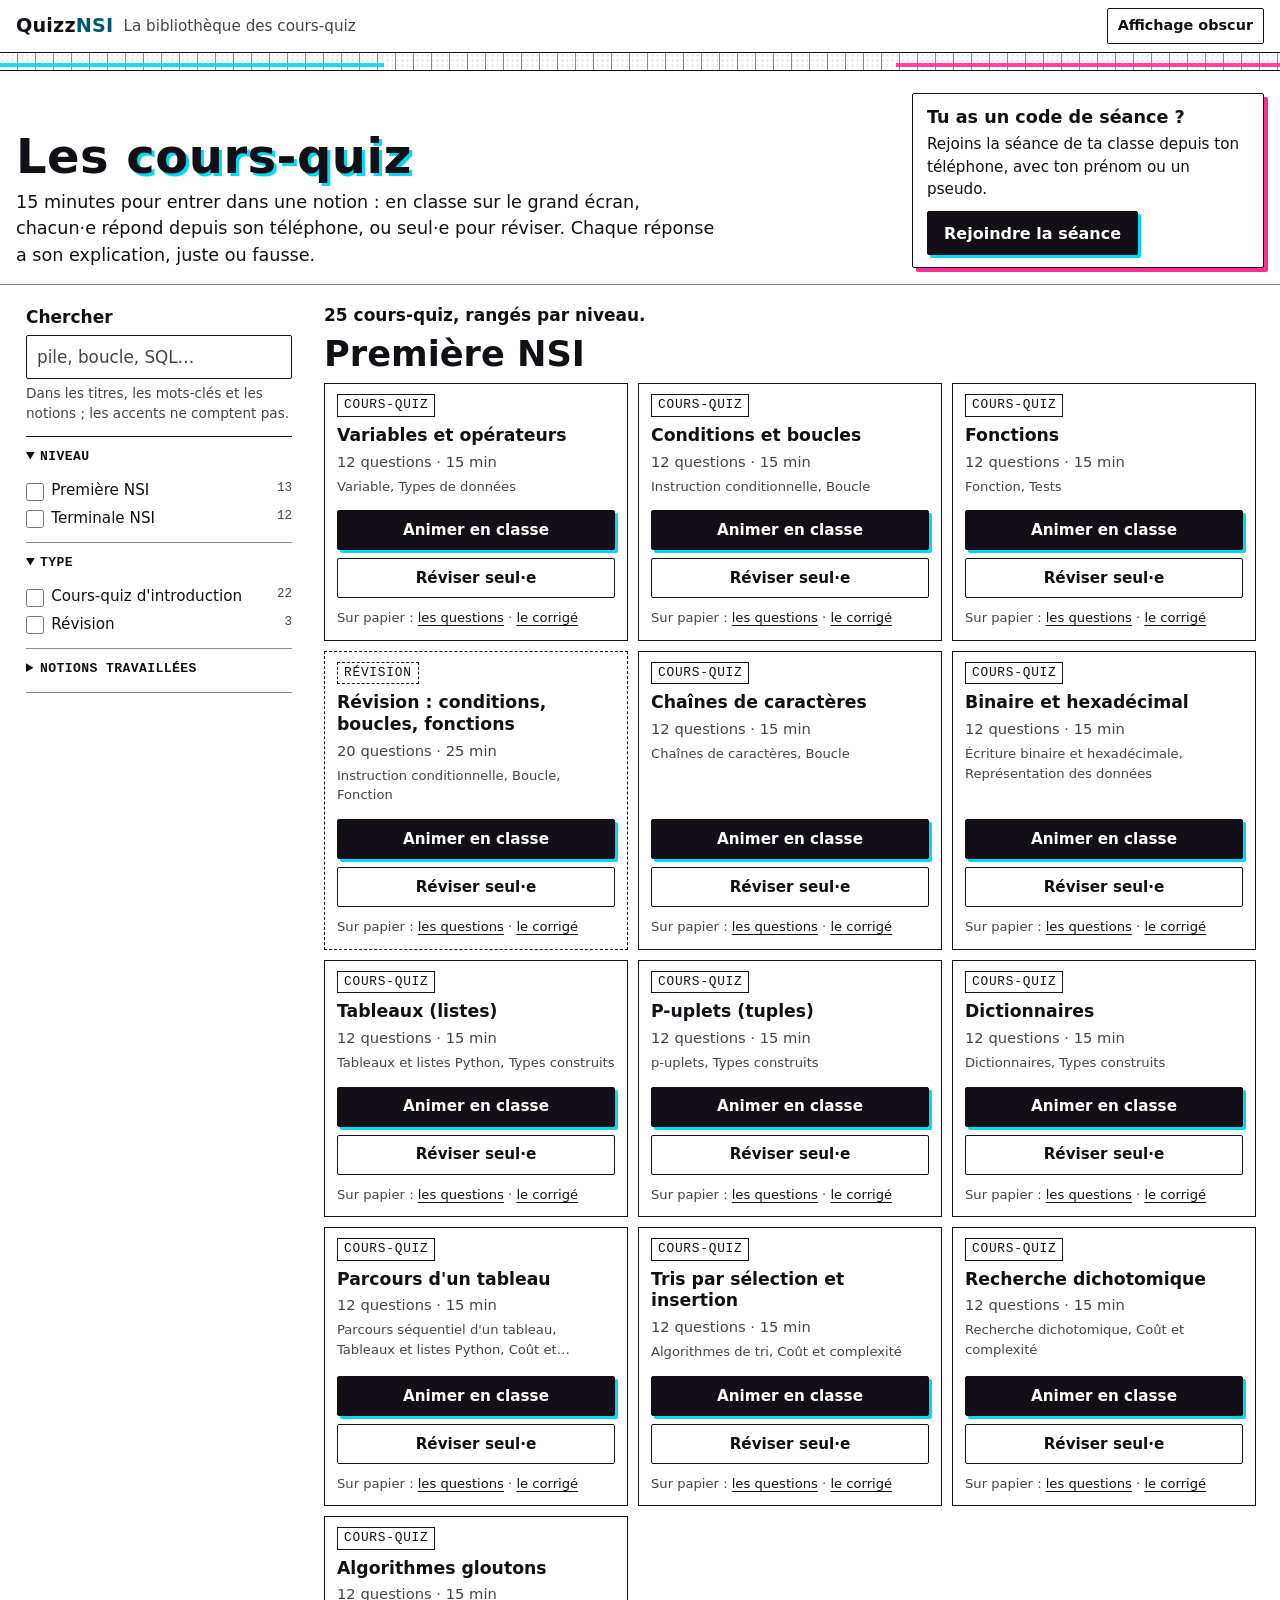
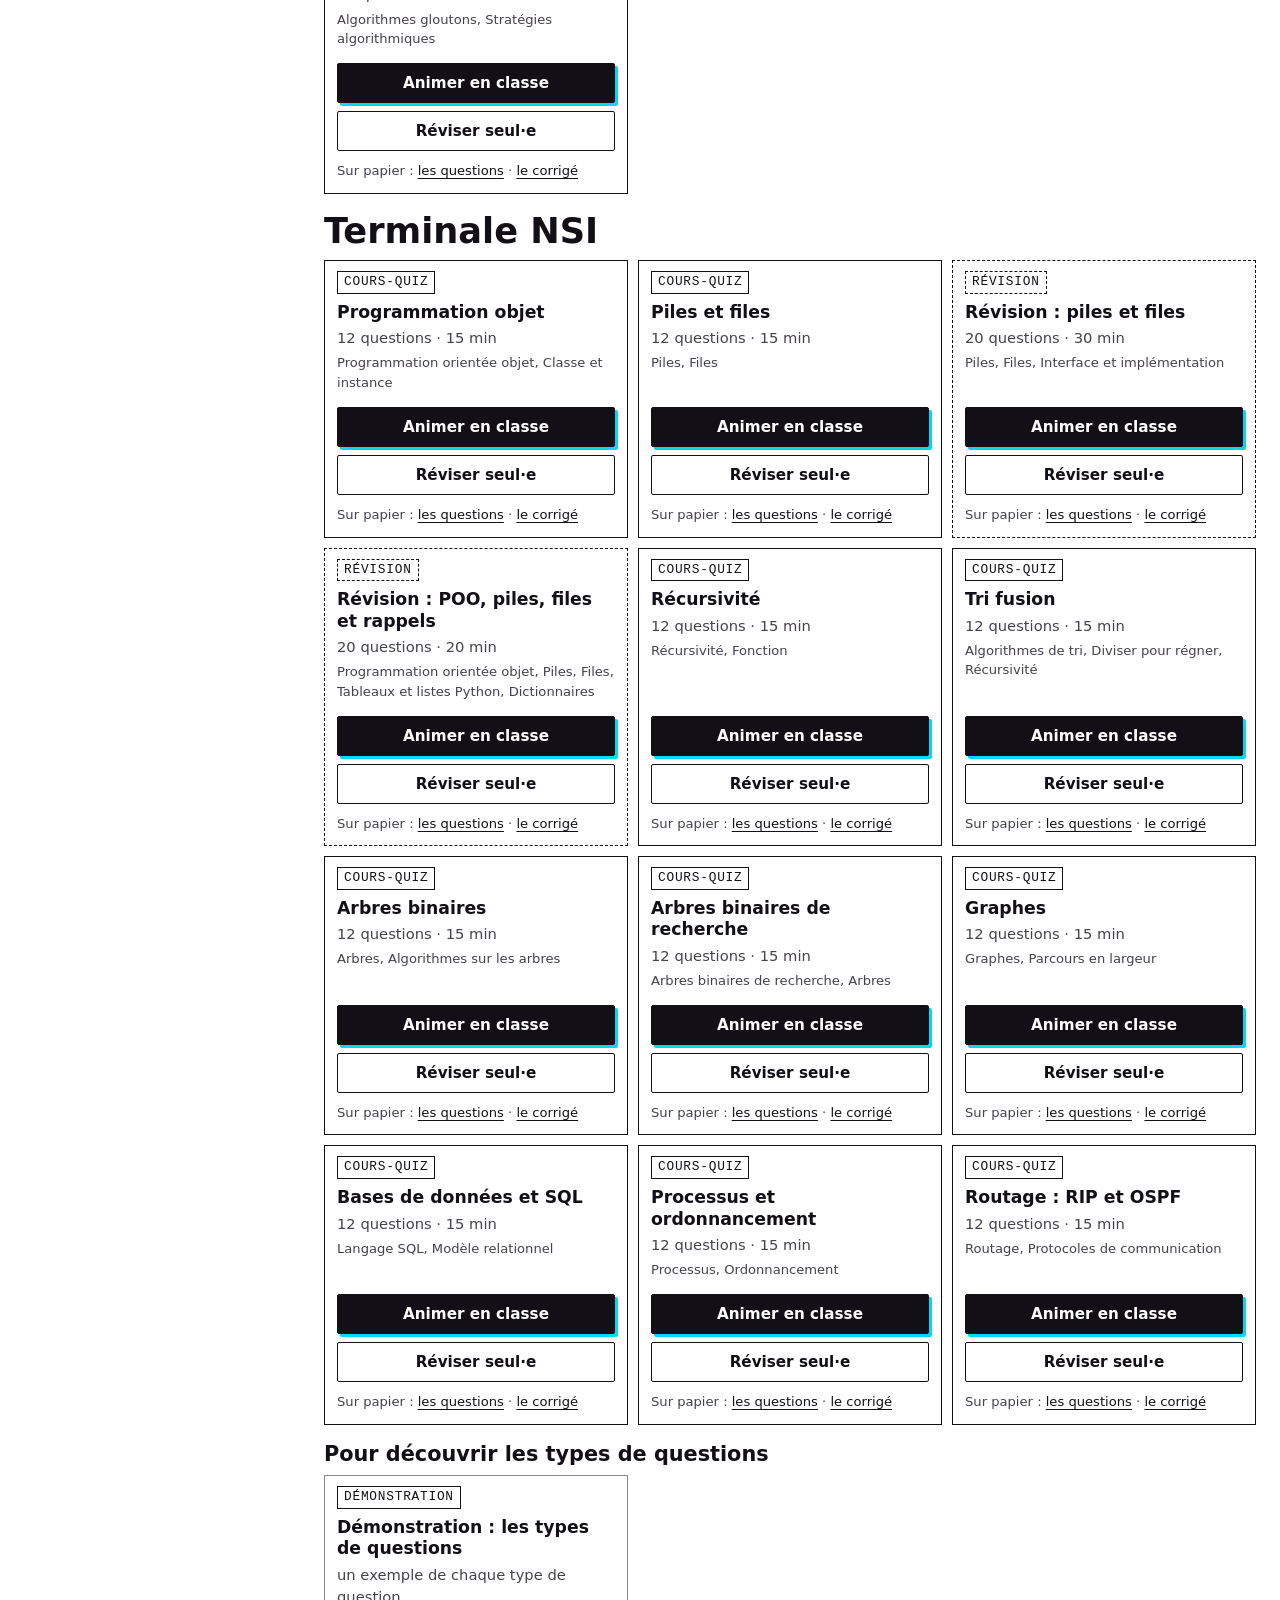
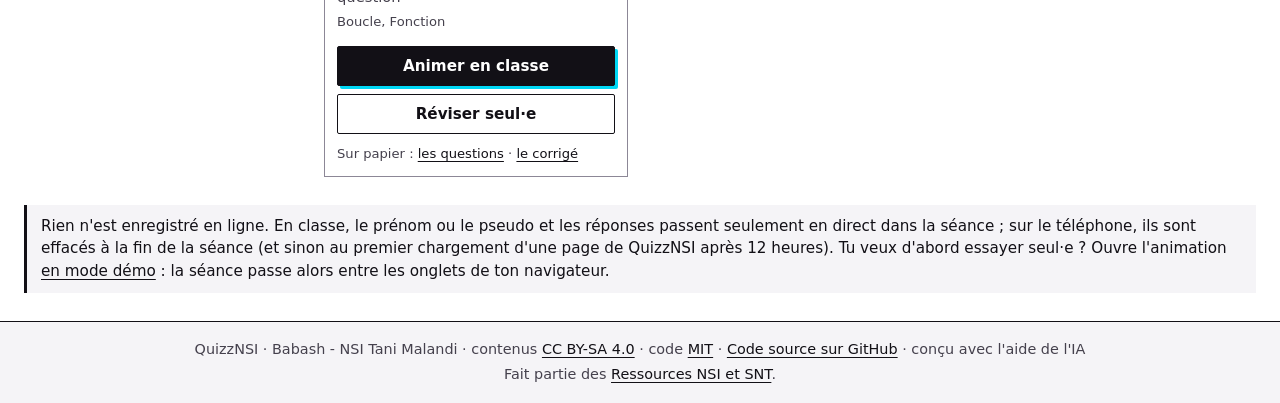
==== commit fd84601d: "[T134b][atelier] Précisions du chef d'orchestre : « Tests » pour les fonctions, les notions repliées" ====
--- a/index.html
+++ b/index.html
@@ -53,7 +53,7 @@
 <ul class="qz-grille">
 <li class="qz-carte" data-cours="variables" data-niveau="premiere" data-type="introduction" data-notions="prog.variable prog.type" data-mots="variables et operateurs | variable | affectation | operateur | type | entier | flottant | booleen | division entiere // | modulo % | variable | variables | nom de variable | etat d&#x27;un programme | types de donnees | type | types | typage | type d&#x27;une valeur | conversion de type | int | bool"><span class="puce">Cours-quiz</span><h3 id="t-variables">Variables et opérateurs</h3><p class="qz-meta">12 questions · 15&#xA0;min</p><p class="qz-notions"><span class="visuel-cache">Notions travaillées : </span>Variable, Types de données</p><div class="qz-actions"><a class="bt p" href="animer.html?cours=variables" aria-describedby="t-variables">Animer en classe</a><a class="bt" href="revision.html?cours=variables" aria-describedby="t-variables">Réviser seul·e</a></div><p class="qz-papier">Sur papier : <a href="imprimer.html?cours=variables" aria-describedby="t-variables">les questions</a> · <a href="imprimer.html?cours=variables&amp;corrige" aria-describedby="t-variables">le corrigé</a></p></li>
 <li class="qz-carte" data-cours="conditions-boucles" data-niveau="premiere" data-type="introduction" data-notions="prog.condition prog.boucle" data-mots="conditions et boucles | condition | if | elif | else | boucle for | boucle while | range | instruction conditionnelle | condition | si alors sinon | alternative | structure conditionnelle | branchement conditionnel | test conditionnel | sinon si | conditions en cascade | conditions imbriquees | ordre des tests | if | else | elif | boucle | boucles | repetition | iteration | structure iterative | structure repetitive | repeter"><span class="puce">Cours-quiz</span><h3 id="t-conditions-boucles">Conditions et boucles</h3><p class="qz-meta">12 questions · 15&#xA0;min</p><p class="qz-notions"><span class="visuel-cache">Notions travaillées : </span>Instruction conditionnelle, Boucle</p><div class="qz-actions"><a class="bt p" href="animer.html?cours=conditions-boucles" aria-describedby="t-conditions-boucles">Animer en classe</a><a class="bt" href="revision.html?cours=conditions-boucles" aria-describedby="t-conditions-boucles">Réviser seul·e</a></div><p class="qz-papier">Sur papier : <a href="imprimer.html?cours=conditions-boucles" aria-describedby="t-conditions-boucles">les questions</a> · <a href="imprimer.html?cours=conditions-boucles&amp;corrige" aria-describedby="t-conditions-boucles">le corrigé</a></p></li>
-<li class="qz-carte" data-cours="fonctions" data-niveau="premiere" data-type="introduction" data-notions="prog.fonction prog.fonction.retour" data-mots="fonctions | fonction | def | parametre | return | appel de fonction | valeur renvoyee | variable locale | assert | fonction | fonctions | definition de fonction | appel de fonction | sous-programme | procedure | def | valeur renvoyee | renvoyer une valeur | retourner une valeur | valeur de retour | return"><span class="puce">Cours-quiz</span><h3 id="t-fonctions">Fonctions</h3><p class="qz-meta">12 questions · 15&#xA0;min</p><p class="qz-notions"><span class="visuel-cache">Notions travaillées : </span>Fonction, Valeur renvoyée</p><div class="qz-actions"><a class="bt p" href="animer.html?cours=fonctions" aria-describedby="t-fonctions">Animer en classe</a><a class="bt" href="revision.html?cours=fonctions" aria-describedby="t-fonctions">Réviser seul·e</a></div><p class="qz-papier">Sur papier : <a href="imprimer.html?cours=fonctions" aria-describedby="t-fonctions">les questions</a> · <a href="imprimer.html?cours=fonctions&amp;corrige" aria-describedby="t-fonctions">le corrigé</a></p></li>
+<li class="qz-carte" data-cours="fonctions" data-niveau="premiere" data-type="introduction" data-notions="prog.fonction prog.test" data-mots="fonctions | fonction | def | parametre | return | appel de fonction | valeur renvoyee | variable locale | assert | fonction | fonctions | definition de fonction | appel de fonction | sous-programme | procedure | def | tests | tester un programme | jeu de tests | cas de test | test unitaire | assertion | assert | doctest"><span class="puce">Cours-quiz</span><h3 id="t-fonctions">Fonctions</h3><p class="qz-meta">12 questions · 15&#xA0;min</p><p class="qz-notions"><span class="visuel-cache">Notions travaillées : </span>Fonction, Tests</p><div class="qz-actions"><a class="bt p" href="animer.html?cours=fonctions" aria-describedby="t-fonctions">Animer en classe</a><a class="bt" href="revision.html?cours=fonctions" aria-describedby="t-fonctions">Réviser seul·e</a></div><p class="qz-papier">Sur papier : <a href="imprimer.html?cours=fonctions" aria-describedby="t-fonctions">les questions</a> · <a href="imprimer.html?cours=fonctions&amp;corrige" aria-describedby="t-fonctions">le corrigé</a></p></li>
 <li class="qz-carte rev" data-cours="revision-conditions-boucles" data-niveau="premiere" data-type="revision" data-notions="prog.condition prog.boucle prog.fonction" data-mots="revision : conditions, boucles, fonctions | condition | boucle for | boucle while | range | fonction | return | instruction conditionnelle | condition | si alors sinon | alternative | structure conditionnelle | branchement conditionnel | test conditionnel | sinon si | conditions en cascade | conditions imbriquees | ordre des tests | if | else | elif | boucle | boucles | repetition | iteration | structure iterative | structure repetitive | repeter | fonction | fonctions | definition de fonction | appel de fonction | sous-programme | procedure | def"><span class="puce">Révision</span><h3 id="t-revision-conditions-boucles">Révision : conditions, boucles, fonctions</h3><p class="qz-meta">20 questions · 25&#xA0;min</p><p class="qz-notions"><span class="visuel-cache">Notions travaillées : </span>Instruction conditionnelle, Boucle, Fonction</p><div class="qz-actions"><a class="bt p" href="animer.html?cours=revision-conditions-boucles" aria-describedby="t-revision-conditions-boucles">Animer en classe</a><a class="bt" href="revision.html?cours=revision-conditions-boucles" aria-describedby="t-revision-conditions-boucles">Réviser seul·e</a></div><p class="qz-papier">Sur papier : <a href="imprimer.html?cours=revision-conditions-boucles" aria-describedby="t-revision-conditions-boucles">les questions</a> · <a href="imprimer.html?cours=revision-conditions-boucles&amp;corrige" aria-describedby="t-revision-conditions-boucles">le corrigé</a></p></li>
 <li class="qz-carte" data-cours="chaines" data-niveau="premiere" data-type="introduction" data-notions="donnees.chaine prog.boucle" data-mots="chaines de caracteres | chaine de caracteres | str | indice | len | parcours | concatenation | tranche | chaines de caracteres | chaine | chaines | texte dans un programme | manipulation de texte | indice d&#x27;un caractere | tranche d&#x27;une chaine | concatenation | str | len | boucle | boucles | repetition | iteration | structure iterative | structure repetitive | repeter"><span class="puce">Cours-quiz</span><h3 id="t-chaines">Chaînes de caractères</h3><p class="qz-meta">12 questions · 15&#xA0;min</p><p class="qz-notions"><span class="visuel-cache">Notions travaillées : </span>Chaînes de caractères, Boucle</p><div class="qz-actions"><a class="bt p" href="animer.html?cours=chaines" aria-describedby="t-chaines">Animer en classe</a><a class="bt" href="revision.html?cours=chaines" aria-describedby="t-chaines">Réviser seul·e</a></div><p class="qz-papier">Sur papier : <a href="imprimer.html?cours=chaines" aria-describedby="t-chaines">les questions</a> · <a href="imprimer.html?cours=chaines&amp;corrige" aria-describedby="t-chaines">le corrigé</a></p></li>
 <li class="qz-carte" data-cours="binaire" data-niveau="premiere" data-type="introduction" data-notions="donnees.binaire donnees.representation" data-mots="binaire et hexadecimal | binaire | hexadecimal | base 2 | base 10 | base 16 | bit | octet | conversion | ecriture binaire et hexadecimale | binaire | base 2 | hexadecimal | base 16 | changement de base | conversion de base | base b | representation des donnees | codage de l&#x27;information | representation en machine | bit | octet"><span class="puce">Cours-quiz</span><h3 id="t-binaire">Binaire et hexadécimal</h3><p class="qz-meta">12 questions · 15&#xA0;min</p><p class="qz-notions"><span class="visuel-cache">Notions travaillées : </span>Écriture binaire et hexadécimale, Représentation des données</p><div class="qz-actions"><a class="bt p" href="animer.html?cours=binaire" aria-describedby="t-binaire">Animer en classe</a><a class="bt" href="revision.html?cours=binaire" aria-describedby="t-binaire">Réviser seul·e</a></div><p class="qz-papier">Sur papier : <a href="imprimer.html?cours=binaire" aria-describedby="t-binaire">les questions</a> · <a href="imprimer.html?cours=binaire&amp;corrige" aria-describedby="t-binaire">le corrigé</a></p></li>
@@ -87,7 +87,7 @@
 <div class="qz-aucun carte pointille" id="aucun" hidden tabindex="-1"></div>
 </div>
 </div>
-<script type="application/json" id="vocabulaire">{"niveaux":[{"id":"seconde","libelle":"Seconde SNT"},{"id":"premiere","libelle":"Première NSI"},{"id":"terminale","libelle":"Terminale NSI"}],"types":[{"id":"introduction","libelle":"Cours-quiz d'introduction"},{"id":"revision","libelle":"Révision"}],"notions":[{"id":"prog.variable","libelle":"Variable"},{"id":"prog.type","libelle":"Types de données"},{"id":"prog.condition","libelle":"Instruction conditionnelle"},{"id":"prog.boucle","libelle":"Boucle"},{"id":"prog.fonction","libelle":"Fonction"},{"id":"prog.fonction.retour","libelle":"Valeur renvoyée"},{"id":"donnees.chaine","libelle":"Chaînes de caractères"},{"id":"donnees.binaire","libelle":"Écriture binaire et hexadécimale"},{"id":"donnees.representation","libelle":"Représentation des données"},{"id":"donnees.tableau","libelle":"Tableaux et listes Python"},{"id":"donnees.type-construit","libelle":"Types construits"},{"id":"donnees.tuple","libelle":"p-uplets"},{"id":"donnees.dictionnaire","libelle":"Dictionnaires"},{"id":"algo.parcours","libelle":"Parcours séquentiel d'un tableau"},{"id":"algo.complexite","libelle":"Coût et complexité"},{"id":"algo.tri","libelle":"Algorithmes de tri"},{"id":"algo.recherche.dichotomique","libelle":"Recherche dichotomique"},{"id":"algo.glouton","libelle":"Algorithmes gloutons"},{"id":"algo.strategie","libelle":"Stratégies algorithmiques"},{"id":"prog.poo","libelle":"Programmation orientée objet"},{"id":"prog.poo.classe","libelle":"Classe et instance"},{"id":"donnees.pile","libelle":"Piles"},{"id":"donnees.file","libelle":"Files"},{"id":"donnees.interface-implementation","libelle":"Interface et implémentation"},{"id":"prog.recursivite","libelle":"Récursivité"},{"id":"algo.diviser-regner","libelle":"Diviser pour régner"},{"id":"donnees.arbre","libelle":"Arbres"},{"id":"algo.arbre","libelle":"Algorithmes sur les arbres"},{"id":"donnees.arbre.abr","libelle":"Arbres binaires de recherche"},{"id":"donnees.graphe","libelle":"Graphes"},{"id":"algo.graphe.largeur","libelle":"Parcours en largeur"},{"id":"donnees.bdd.sql","libelle":"Langage SQL"},{"id":"donnees.bdd.relationnel","libelle":"Modèle relationnel"},{"id":"archi.os.processus","libelle":"Processus"},{"id":"archi.os.ordonnancement","libelle":"Ordonnancement"},{"id":"reseau.routage","libelle":"Routage"},{"id":"reseau.protocole","libelle":"Protocoles de communication"}]}</script>
+<script type="application/json" id="vocabulaire">{"niveaux":[{"id":"seconde","libelle":"Seconde SNT"},{"id":"premiere","libelle":"Première NSI"},{"id":"terminale","libelle":"Terminale NSI"}],"types":[{"id":"introduction","libelle":"Cours-quiz d'introduction"},{"id":"revision","libelle":"Révision"}],"notions":[{"id":"prog.variable","libelle":"Variable"},{"id":"prog.type","libelle":"Types de données"},{"id":"prog.condition","libelle":"Instruction conditionnelle"},{"id":"prog.boucle","libelle":"Boucle"},{"id":"prog.fonction","libelle":"Fonction"},{"id":"prog.test","libelle":"Tests"},{"id":"donnees.chaine","libelle":"Chaînes de caractères"},{"id":"donnees.binaire","libelle":"Écriture binaire et hexadécimale"},{"id":"donnees.representation","libelle":"Représentation des données"},{"id":"donnees.tableau","libelle":"Tableaux et listes Python"},{"id":"donnees.type-construit","libelle":"Types construits"},{"id":"donnees.tuple","libelle":"p-uplets"},{"id":"donnees.dictionnaire","libelle":"Dictionnaires"},{"id":"algo.parcours","libelle":"Parcours séquentiel d'un tableau"},{"id":"algo.complexite","libelle":"Coût et complexité"},{"id":"algo.tri","libelle":"Algorithmes de tri"},{"id":"algo.recherche.dichotomique","libelle":"Recherche dichotomique"},{"id":"algo.glouton","libelle":"Algorithmes gloutons"},{"id":"algo.strategie","libelle":"Stratégies algorithmiques"},{"id":"prog.poo","libelle":"Programmation orientée objet"},{"id":"prog.poo.classe","libelle":"Classe et instance"},{"id":"donnees.pile","libelle":"Piles"},{"id":"donnees.file","libelle":"Files"},{"id":"donnees.interface-implementation","libelle":"Interface et implémentation"},{"id":"prog.recursivite","libelle":"Récursivité"},{"id":"algo.diviser-regner","libelle":"Diviser pour régner"},{"id":"donnees.arbre","libelle":"Arbres"},{"id":"algo.arbre","libelle":"Algorithmes sur les arbres"},{"id":"donnees.arbre.abr","libelle":"Arbres binaires de recherche"},{"id":"donnees.graphe","libelle":"Graphes"},{"id":"algo.graphe.largeur","libelle":"Parcours en largeur"},{"id":"donnees.bdd.sql","libelle":"Langage SQL"},{"id":"donnees.bdd.relationnel","libelle":"Modèle relationnel"},{"id":"archi.os.processus","libelle":"Processus"},{"id":"archi.os.ordonnancement","libelle":"Ordonnancement"},{"id":"reseau.routage","libelle":"Routage"},{"id":"reseau.protocole","libelle":"Protocoles de communication"}]}</script>
 <!-- bibliotheque:fin -->
   <p class="qz-info">Rien n'est enregistré en ligne. En classe, le prénom ou le pseudo et les réponses passent seulement en direct dans la séance ; sur le téléphone, ils sont effacés à la fin de la séance (et sinon au premier chargement d'une page de QuizzNSI après 12 heures). Tu veux d'abord essayer seul·e ? Ouvre l'animation <a href="animer.html?cours=piles-files&amp;demo">en mode démo</a> : la séance passe alors entre les onglets de ton navigateur.</p>
 </main>
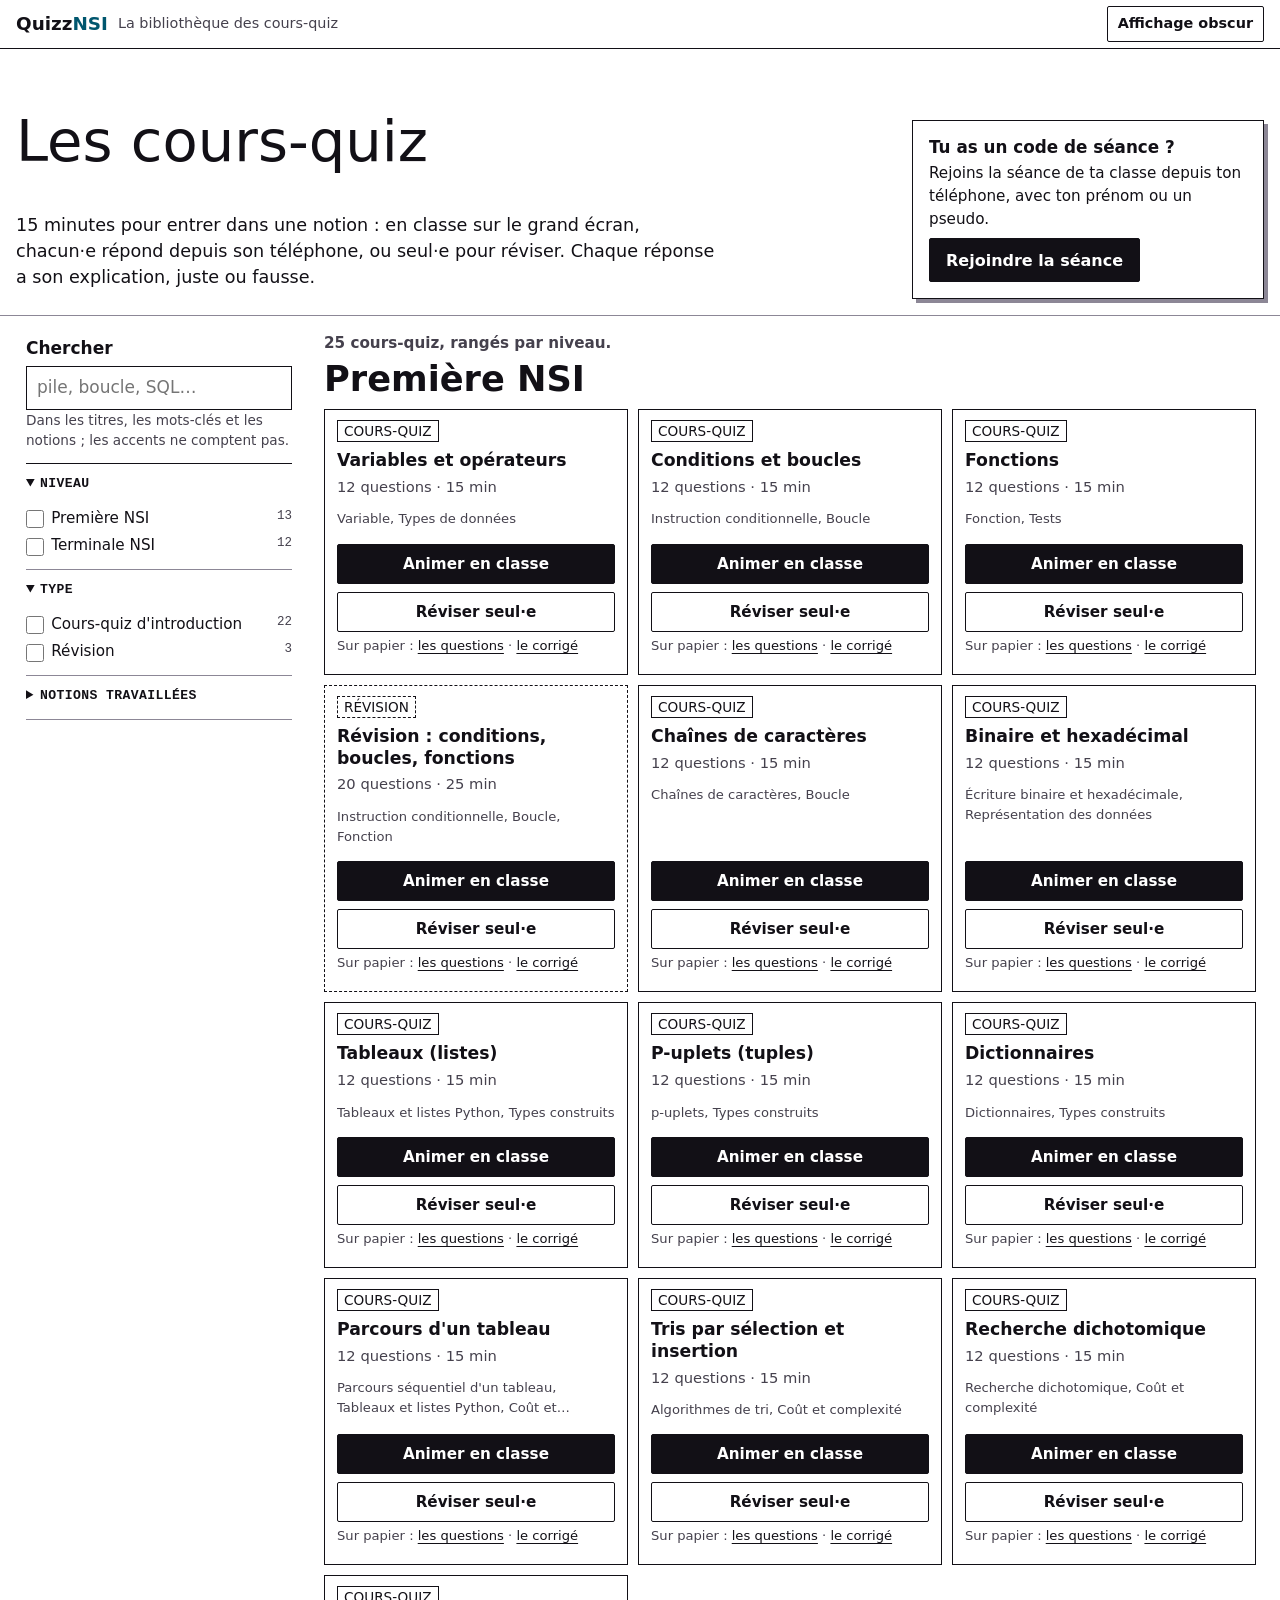
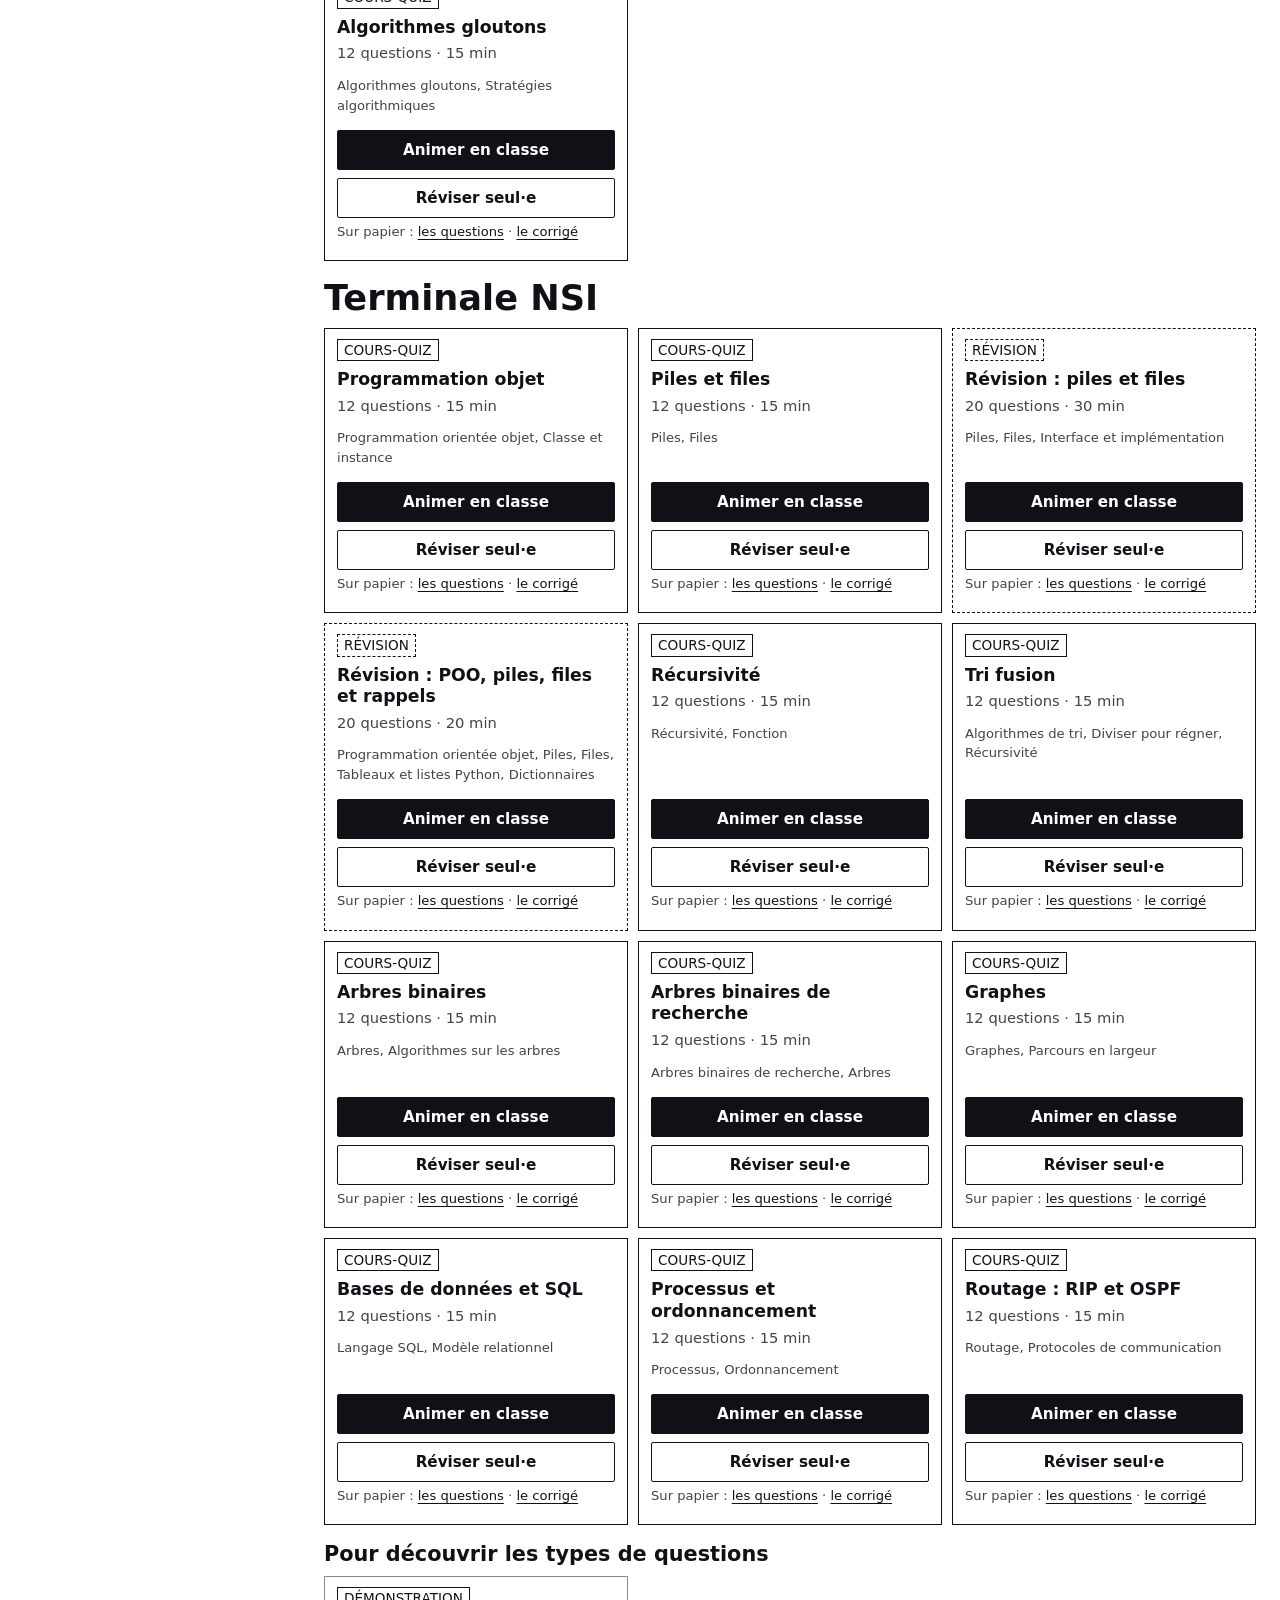
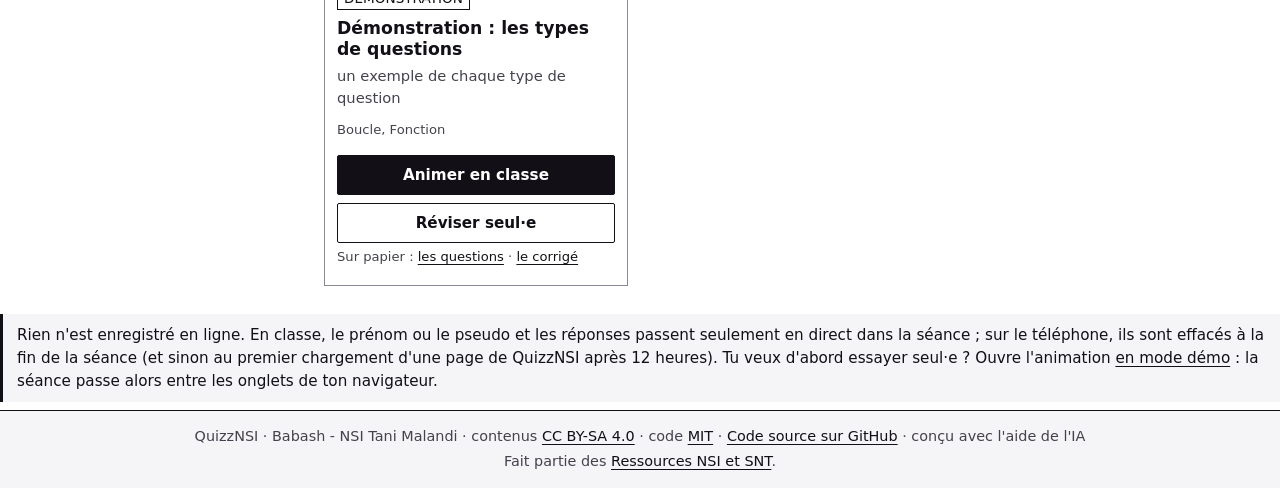
==== commit 3a0e3839: "[T143][atelier] Habillage : le socle du site (signal-commun.css, applis.css) et son repli, l'écran d" ====
--- a/index.html
+++ b/index.html
@@ -1,44 +1,49 @@
 <!DOCTYPE html>
-<html lang="fr">
+<html lang="fr" data-appli="quizz-nsi">
 <head>
 <meta charset="utf-8">
 <meta name="viewport" content="width=device-width, initial-scale=1">
 <title>QuizzNSI · la bibliothèque des cours-quiz</title>
 <meta name="description" content="Les cours-quiz de NSI, rangés par niveau, à affiner par notion travaillée : un cours court en diapositives et des questions tout de suite, à animer en classe sur les téléphones des élèves ou à réviser seul·e.">
+<meta name="theme-color" content="#FFFFFF" media="(prefers-color-scheme: light)">
+<meta name="theme-color" content="#0E0C14" media="(prefers-color-scheme: dark)">
 <link rel="icon" href="favicon.svg" type="image/svg+xml">
-<link rel="stylesheet" href="css/polices.css">
-<!-- Le socle provisoire : à remplacer par le socle des applications du site (assets/signal-commun.css et assets/applis.css), voir l'en-tête du fichier. -->
-<link rel="stylesheet" href="css/socle-provisoire.css">
+<!-- Le style vient du site Ressources NSI et SNT (une seule source : palette, polices, socle des applications).
+     S'il ne répond pas, js/socle.js charge css/repli.css à la place : la page reste lisible et utilisable. -->
+<script src="js/socle.js"></script>
+<link rel="stylesheet" href="https://babash.github.io/Babash-NSI-SNT/assets/signal-commun.css" onerror="QuizzNSIRepli()">
+<link rel="stylesheet" href="https://babash.github.io/Babash-NSI-SNT/assets/applis.css" onerror="QuizzNSIRepli()">
 <link rel="stylesheet" href="css/bibliotheque.css">
-<script>try{var t=localStorage.getItem('quizz-nsi:theme');t=t&&JSON.parse(t);if(t==='light'||t==='dark')document.documentElement.dataset.theme=t}catch(e){}</script>
+<link rel="stylesheet" href="css/habillage.css">
 </head>
-<body data-appli="quizz">
+<body class="ap">
 <a class="evitement" href="#contenu">Aller au contenu</a>
-<header class="ap-barre">
+<header class="ap-barre qz-barre">
   <a class="ap-logo" href="index.html">Quizz<b>NSI</b></a>
   <span class="ap-lieu">La bibliothèque des cours-quiz</span>
-  <span class="esp"></span>
-  <button class="bt mini" type="button" data-bascule-theme>Affichage obscur</button>
+  <span class="ap-espace"></span>
+  <button class="ap-bt ap-bt-mini" type="button" data-bascule-theme>Affichage obscur</button>
 </header>
-<div class="pl-bandeau" aria-hidden="true"></div>
+<!-- La place des liens rapides du compte commun (.ap-bandeau, « prénom · mes applications ») : ils viendront avec lui. -->
+<div class="ap-touche" aria-hidden="true"></div>
 <main id="contenu" tabindex="-1">
   <header class="qz-tete">
     <div class="qz-intro">
-      <h1 class="ap-titre">Les <span class="neon">cours-quiz</span></h1>
+      <h1 class="ap-titre qz-grand-titre">Les <span class="ap-titre-neon">cours-quiz</span></h1>
       <p>15 minutes pour entrer dans une notion : en classe sur le grand écran, chacun·e répond depuis son téléphone, ou seul·e pour réviser. Chaque réponse a son explication, juste ou fausse.</p>
     </div>
-    <section class="carte qz-rejoindre" aria-labelledby="titre-rejoindre">
-      <h2 id="titre-rejoindre">Tu as un code de séance ?</h2>
+    <section class="ap-carte qz-rejoindre" aria-labelledby="titre-rejoindre">
+      <h2 class="ap-sous" id="titre-rejoindre">Tu as un code de séance ?</h2>
       <p>Rejoins la séance de ta classe depuis ton téléphone, avec ton prénom ou un pseudo.</p>
-      <a class="bt p" href="rejoindre.html">Rejoindre la séance</a>
+      <a class="ap-bt ap-bt-principal" href="rejoindre.html">Rejoindre la séance</a>
     </section>
   </header>
 <!-- bibliotheque:debut -->
 <div class="qz-corps">
 <aside class="qz-filtres" id="filtres" aria-label="Chercher et filtrer" hidden>
 <form id="form-filtres" role="search" aria-label="Chercher un cours-quiz">
-<label class="lab" for="recherche">Chercher</label>
-<input id="recherche" name="q" type="search" class="champ" placeholder="pile, boucle, SQL…" autocomplete="off" spellcheck="false" aria-describedby="aide-recherche">
+<label class="ap-label" for="recherche">Chercher</label>
+<input id="recherche" name="q" type="search" class="ap-champ" placeholder="pile, boucle, SQL…" autocomplete="off" spellcheck="false" aria-describedby="aide-recherche">
 <p class="qz-aide" id="aide-recherche">Dans les titres, les mots-clés et les notions ; les accents ne comptent pas.</p>
 </form>
 <details class="qz-plus" id="plus-filtres"><summary>Filtres <span class="nb" id="nb-filtres"></span></summary>
@@ -51,47 +56,47 @@
 <section class="qz-niveau" data-niveau="premiere" aria-labelledby="n-premiere">
 <h2 class="qz-titre-niveau" id="n-premiere">Première NSI</h2>
 <ul class="qz-grille">
-<li class="qz-carte" data-cours="variables" data-niveau="premiere" data-type="introduction" data-notions="prog.variable prog.type" data-mots="variables et operateurs | variable | affectation | operateur | type | entier | flottant | booleen | division entiere // | modulo % | variable | variables | nom de variable | etat d&#x27;un programme | types de donnees | type | types | typage | type d&#x27;une valeur | conversion de type | int | bool"><span class="puce">Cours-quiz</span><h3 id="t-variables">Variables et opérateurs</h3><p class="qz-meta">12 questions · 15&#xA0;min</p><p class="qz-notions"><span class="visuel-cache">Notions travaillées : </span>Variable, Types de données</p><div class="qz-actions"><a class="bt p" href="animer.html?cours=variables" aria-describedby="t-variables">Animer en classe</a><a class="bt" href="revision.html?cours=variables" aria-describedby="t-variables">Réviser seul·e</a></div><p class="qz-papier">Sur papier : <a href="imprimer.html?cours=variables" aria-describedby="t-variables">les questions</a> · <a href="imprimer.html?cours=variables&amp;corrige" aria-describedby="t-variables">le corrigé</a></p></li>
-<li class="qz-carte" data-cours="conditions-boucles" data-niveau="premiere" data-type="introduction" data-notions="prog.condition prog.boucle" data-mots="conditions et boucles | condition | if | elif | else | boucle for | boucle while | range | instruction conditionnelle | condition | si alors sinon | alternative | structure conditionnelle | branchement conditionnel | test conditionnel | sinon si | conditions en cascade | conditions imbriquees | ordre des tests | if | else | elif | boucle | boucles | repetition | iteration | structure iterative | structure repetitive | repeter"><span class="puce">Cours-quiz</span><h3 id="t-conditions-boucles">Conditions et boucles</h3><p class="qz-meta">12 questions · 15&#xA0;min</p><p class="qz-notions"><span class="visuel-cache">Notions travaillées : </span>Instruction conditionnelle, Boucle</p><div class="qz-actions"><a class="bt p" href="animer.html?cours=conditions-boucles" aria-describedby="t-conditions-boucles">Animer en classe</a><a class="bt" href="revision.html?cours=conditions-boucles" aria-describedby="t-conditions-boucles">Réviser seul·e</a></div><p class="qz-papier">Sur papier : <a href="imprimer.html?cours=conditions-boucles" aria-describedby="t-conditions-boucles">les questions</a> · <a href="imprimer.html?cours=conditions-boucles&amp;corrige" aria-describedby="t-conditions-boucles">le corrigé</a></p></li>
-<li class="qz-carte" data-cours="fonctions" data-niveau="premiere" data-type="introduction" data-notions="prog.fonction prog.test" data-mots="fonctions | fonction | def | parametre | return | appel de fonction | valeur renvoyee | variable locale | assert | fonction | fonctions | definition de fonction | appel de fonction | sous-programme | procedure | def | tests | tester un programme | jeu de tests | cas de test | test unitaire | assertion | assert | doctest"><span class="puce">Cours-quiz</span><h3 id="t-fonctions">Fonctions</h3><p class="qz-meta">12 questions · 15&#xA0;min</p><p class="qz-notions"><span class="visuel-cache">Notions travaillées : </span>Fonction, Tests</p><div class="qz-actions"><a class="bt p" href="animer.html?cours=fonctions" aria-describedby="t-fonctions">Animer en classe</a><a class="bt" href="revision.html?cours=fonctions" aria-describedby="t-fonctions">Réviser seul·e</a></div><p class="qz-papier">Sur papier : <a href="imprimer.html?cours=fonctions" aria-describedby="t-fonctions">les questions</a> · <a href="imprimer.html?cours=fonctions&amp;corrige" aria-describedby="t-fonctions">le corrigé</a></p></li>
-<li class="qz-carte rev" data-cours="revision-conditions-boucles" data-niveau="premiere" data-type="revision" data-notions="prog.condition prog.boucle prog.fonction" data-mots="revision : conditions, boucles, fonctions | condition | boucle for | boucle while | range | fonction | return | instruction conditionnelle | condition | si alors sinon | alternative | structure conditionnelle | branchement conditionnel | test conditionnel | sinon si | conditions en cascade | conditions imbriquees | ordre des tests | if | else | elif | boucle | boucles | repetition | iteration | structure iterative | structure repetitive | repeter | fonction | fonctions | definition de fonction | appel de fonction | sous-programme | procedure | def"><span class="puce">Révision</span><h3 id="t-revision-conditions-boucles">Révision : conditions, boucles, fonctions</h3><p class="qz-meta">20 questions · 25&#xA0;min</p><p class="qz-notions"><span class="visuel-cache">Notions travaillées : </span>Instruction conditionnelle, Boucle, Fonction</p><div class="qz-actions"><a class="bt p" href="animer.html?cours=revision-conditions-boucles" aria-describedby="t-revision-conditions-boucles">Animer en classe</a><a class="bt" href="revision.html?cours=revision-conditions-boucles" aria-describedby="t-revision-conditions-boucles">Réviser seul·e</a></div><p class="qz-papier">Sur papier : <a href="imprimer.html?cours=revision-conditions-boucles" aria-describedby="t-revision-conditions-boucles">les questions</a> · <a href="imprimer.html?cours=revision-conditions-boucles&amp;corrige" aria-describedby="t-revision-conditions-boucles">le corrigé</a></p></li>
-<li class="qz-carte" data-cours="chaines" data-niveau="premiere" data-type="introduction" data-notions="donnees.chaine prog.boucle" data-mots="chaines de caracteres | chaine de caracteres | str | indice | len | parcours | concatenation | tranche | chaines de caracteres | chaine | chaines | texte dans un programme | manipulation de texte | indice d&#x27;un caractere | tranche d&#x27;une chaine | concatenation | str | len | boucle | boucles | repetition | iteration | structure iterative | structure repetitive | repeter"><span class="puce">Cours-quiz</span><h3 id="t-chaines">Chaînes de caractères</h3><p class="qz-meta">12 questions · 15&#xA0;min</p><p class="qz-notions"><span class="visuel-cache">Notions travaillées : </span>Chaînes de caractères, Boucle</p><div class="qz-actions"><a class="bt p" href="animer.html?cours=chaines" aria-describedby="t-chaines">Animer en classe</a><a class="bt" href="revision.html?cours=chaines" aria-describedby="t-chaines">Réviser seul·e</a></div><p class="qz-papier">Sur papier : <a href="imprimer.html?cours=chaines" aria-describedby="t-chaines">les questions</a> · <a href="imprimer.html?cours=chaines&amp;corrige" aria-describedby="t-chaines">le corrigé</a></p></li>
-<li class="qz-carte" data-cours="binaire" data-niveau="premiere" data-type="introduction" data-notions="donnees.binaire donnees.representation" data-mots="binaire et hexadecimal | binaire | hexadecimal | base 2 | base 10 | base 16 | bit | octet | conversion | ecriture binaire et hexadecimale | binaire | base 2 | hexadecimal | base 16 | changement de base | conversion de base | base b | representation des donnees | codage de l&#x27;information | representation en machine | bit | octet"><span class="puce">Cours-quiz</span><h3 id="t-binaire">Binaire et hexadécimal</h3><p class="qz-meta">12 questions · 15&#xA0;min</p><p class="qz-notions"><span class="visuel-cache">Notions travaillées : </span>Écriture binaire et hexadécimale, Représentation des données</p><div class="qz-actions"><a class="bt p" href="animer.html?cours=binaire" aria-describedby="t-binaire">Animer en classe</a><a class="bt" href="revision.html?cours=binaire" aria-describedby="t-binaire">Réviser seul·e</a></div><p class="qz-papier">Sur papier : <a href="imprimer.html?cours=binaire" aria-describedby="t-binaire">les questions</a> · <a href="imprimer.html?cours=binaire&amp;corrige" aria-describedby="t-binaire">le corrigé</a></p></li>
-<li class="qz-carte" data-cours="listes" data-niveau="premiere" data-type="introduction" data-notions="donnees.tableau donnees.type-construit" data-mots="tableaux (listes) | tableau | liste | indice | append | comprehension | matrice | len | tableaux et listes python | tableau | tableaux | tableau indexe | liste python | listes python | indice | index | tableau en comprehension | liste en comprehension | tableau de tableaux | matrice | indice negatif | indexation d&#x27;une liste | tranche | tranche d&#x27;une liste | list | append | types construits | types composes | structures de base"><span class="puce">Cours-quiz</span><h3 id="t-listes">Tableaux (listes)</h3><p class="qz-meta">12 questions · 15&#xA0;min</p><p class="qz-notions"><span class="visuel-cache">Notions travaillées : </span>Tableaux et listes Python, Types construits</p><div class="qz-actions"><a class="bt p" href="animer.html?cours=listes" aria-describedby="t-listes">Animer en classe</a><a class="bt" href="revision.html?cours=listes" aria-describedby="t-listes">Réviser seul·e</a></div><p class="qz-papier">Sur papier : <a href="imprimer.html?cours=listes" aria-describedby="t-listes">les questions</a> · <a href="imprimer.html?cours=listes&amp;corrige" aria-describedby="t-listes">le corrigé</a></p></li>
-<li class="qz-carte" data-cours="tuples" data-niveau="premiere" data-type="introduction" data-notions="donnees.tuple donnees.type-construit" data-mots="p-uplets (tuples) | p-uplet | tuple | p-uplet nomme | immuable | renvoyer plusieurs valeurs | p-uplets | p-uplet | n-uplet | p-uplet nomme | tuple nomme | tuple | namedtuple | types construits | types composes | structures de base"><span class="puce">Cours-quiz</span><h3 id="t-tuples">P-uplets (tuples)</h3><p class="qz-meta">12 questions · 15&#xA0;min</p><p class="qz-notions"><span class="visuel-cache">Notions travaillées : </span>p-uplets, Types construits</p><div class="qz-actions"><a class="bt p" href="animer.html?cours=tuples" aria-describedby="t-tuples">Animer en classe</a><a class="bt" href="revision.html?cours=tuples" aria-describedby="t-tuples">Réviser seul·e</a></div><p class="qz-papier">Sur papier : <a href="imprimer.html?cours=tuples" aria-describedby="t-tuples">les questions</a> · <a href="imprimer.html?cours=tuples&amp;corrige" aria-describedby="t-tuples">le corrigé</a></p></li>
-<li class="qz-carte" data-cours="dictionnaires" data-niveau="premiere" data-type="introduction" data-notions="donnees.dictionnaire donnees.type-construit" data-mots="dictionnaires | dictionnaire | cle | valeur | items | keys | values | get | dictionnaires | dictionnaire | tableau associatif | couple cle-valeur | cles et valeurs | table de hachage | dict | keys | values | items | types construits | types composes | structures de base"><span class="puce">Cours-quiz</span><h3 id="t-dictionnaires">Dictionnaires</h3><p class="qz-meta">12 questions · 15&#xA0;min</p><p class="qz-notions"><span class="visuel-cache">Notions travaillées : </span>Dictionnaires, Types construits</p><div class="qz-actions"><a class="bt p" href="animer.html?cours=dictionnaires" aria-describedby="t-dictionnaires">Animer en classe</a><a class="bt" href="revision.html?cours=dictionnaires" aria-describedby="t-dictionnaires">Réviser seul·e</a></div><p class="qz-papier">Sur papier : <a href="imprimer.html?cours=dictionnaires" aria-describedby="t-dictionnaires">les questions</a> · <a href="imprimer.html?cours=dictionnaires&amp;corrige" aria-describedby="t-dictionnaires">le corrigé</a></p></li>
-<li class="qz-carte" data-cours="parcours-tableau" data-niveau="premiere" data-type="introduction" data-notions="algo.parcours donnees.tableau algo.complexite" data-mots="parcours d&#x27;un tableau | parcours sequentiel | recherche d&#x27;une occurrence | maximum | minimum | moyenne | cout lineaire | parcours sequentiel d&#x27;un tableau | parcourir un tableau | parcours de liste | maximum d&#x27;un tableau | minimum d&#x27;un tableau | moyenne | compter les occurrences | tableaux et listes python | tableau | tableaux | tableau indexe | liste python | listes python | indice | index | tableau en comprehension | liste en comprehension | tableau de tableaux | matrice | indice negatif | indexation d&#x27;une liste | tranche | tranche d&#x27;une liste | list | append | cout et complexite | cout d&#x27;un algorithme | complexite | efficacite | nombre d&#x27;operations | complexite en temps | notation grand o"><span class="puce">Cours-quiz</span><h3 id="t-parcours-tableau">Parcours d'un tableau</h3><p class="qz-meta">12 questions · 15&#xA0;min</p><p class="qz-notions"><span class="visuel-cache">Notions travaillées : </span>Parcours séquentiel d'un tableau, Tableaux et listes Python, Coût et complexité</p><div class="qz-actions"><a class="bt p" href="animer.html?cours=parcours-tableau" aria-describedby="t-parcours-tableau">Animer en classe</a><a class="bt" href="revision.html?cours=parcours-tableau" aria-describedby="t-parcours-tableau">Réviser seul·e</a></div><p class="qz-papier">Sur papier : <a href="imprimer.html?cours=parcours-tableau" aria-describedby="t-parcours-tableau">les questions</a> · <a href="imprimer.html?cours=parcours-tableau&amp;corrige" aria-describedby="t-parcours-tableau">le corrigé</a></p></li>
-<li class="qz-carte" data-cours="tris" data-niveau="premiere" data-type="introduction" data-notions="algo.tri algo.complexite" data-mots="tris par selection et insertion | tri par selection | tri par insertion | invariant de boucle | cout quadratique | echange | algorithmes de tri | tri | tris | trier | ordonner des donnees | sort | sorted | cout et complexite | cout d&#x27;un algorithme | complexite | efficacite | nombre d&#x27;operations | complexite en temps | notation grand o"><span class="puce">Cours-quiz</span><h3 id="t-tris">Tris par sélection et insertion</h3><p class="qz-meta">12 questions · 15&#xA0;min</p><p class="qz-notions"><span class="visuel-cache">Notions travaillées : </span>Algorithmes de tri, Coût et complexité</p><div class="qz-actions"><a class="bt p" href="animer.html?cours=tris" aria-describedby="t-tris">Animer en classe</a><a class="bt" href="revision.html?cours=tris" aria-describedby="t-tris">Réviser seul·e</a></div><p class="qz-papier">Sur papier : <a href="imprimer.html?cours=tris" aria-describedby="t-tris">les questions</a> · <a href="imprimer.html?cours=tris&amp;corrige" aria-describedby="t-tris">le corrigé</a></p></li>
-<li class="qz-carte" data-cours="dichotomie" data-niveau="premiere" data-type="introduction" data-notions="algo.recherche.dichotomique algo.complexite" data-mots="recherche dichotomique | recherche dichotomique | tableau trie | milieu | variant de boucle | cout logarithmique | recherche dichotomique | dichotomie | recherche binaire | couper en deux | cout et complexite | cout d&#x27;un algorithme | complexite | efficacite | nombre d&#x27;operations | complexite en temps | notation grand o"><span class="puce">Cours-quiz</span><h3 id="t-dichotomie">Recherche dichotomique</h3><p class="qz-meta">12 questions · 15&#xA0;min</p><p class="qz-notions"><span class="visuel-cache">Notions travaillées : </span>Recherche dichotomique, Coût et complexité</p><div class="qz-actions"><a class="bt p" href="animer.html?cours=dichotomie" aria-describedby="t-dichotomie">Animer en classe</a><a class="bt" href="revision.html?cours=dichotomie" aria-describedby="t-dichotomie">Réviser seul·e</a></div><p class="qz-papier">Sur papier : <a href="imprimer.html?cours=dichotomie" aria-describedby="t-dichotomie">les questions</a> · <a href="imprimer.html?cours=dichotomie&amp;corrige" aria-describedby="t-dichotomie">le corrigé</a></p></li>
-<li class="qz-carte" data-cours="gloutons" data-niveau="premiere" data-type="introduction" data-notions="algo.glouton algo.strategie" data-mots="algorithmes gloutons | algorithme glouton | rendu de monnaie | sac a dos | solution optimale | algorithmes gloutons | glouton | rendu de monnaie | probleme du sac a dos | choix glouton | strategies algorithmiques | methodes algorithmiques | paradigmes algorithmiques | force brute"><span class="puce">Cours-quiz</span><h3 id="t-gloutons">Algorithmes gloutons</h3><p class="qz-meta">12 questions · 15&#xA0;min</p><p class="qz-notions"><span class="visuel-cache">Notions travaillées : </span>Algorithmes gloutons, Stratégies algorithmiques</p><div class="qz-actions"><a class="bt p" href="animer.html?cours=gloutons" aria-describedby="t-gloutons">Animer en classe</a><a class="bt" href="revision.html?cours=gloutons" aria-describedby="t-gloutons">Réviser seul·e</a></div><p class="qz-papier">Sur papier : <a href="imprimer.html?cours=gloutons" aria-describedby="t-gloutons">les questions</a> · <a href="imprimer.html?cours=gloutons&amp;corrige" aria-describedby="t-gloutons">le corrigé</a></p></li>
+<li class="qz-carte ap-carte-quiz" data-cours="variables" data-niveau="premiere" data-type="introduction" data-notions="prog.variable prog.type" data-mots="variables et operateurs | variable | affectation | operateur | type | entier | flottant | booleen | division entiere // | modulo % | variable | variables | nom de variable | etat d&#x27;un programme | types de donnees | type | types | typage | type d&#x27;une valeur | conversion de type | int | bool"><span class="ap-puce">Cours-quiz</span><h3 id="t-variables">Variables et opérateurs</h3><p class="qz-meta">12 questions · 15&#xA0;min</p><p class="qz-notions"><span class="visuel-cache">Notions travaillées : </span>Variable, Types de données</p><div class="qz-actions ap-actions"><a class="ap-bt ap-bt-principal" href="animer.html?cours=variables" aria-describedby="t-variables">Animer en classe</a><a class="ap-bt" href="revision.html?cours=variables" aria-describedby="t-variables">Réviser seul·e</a></div><p class="qz-papier">Sur papier : <a href="imprimer.html?cours=variables" aria-describedby="t-variables">les questions</a> · <a href="imprimer.html?cours=variables&amp;corrige" aria-describedby="t-variables">le corrigé</a></p></li>
+<li class="qz-carte ap-carte-quiz" data-cours="conditions-boucles" data-niveau="premiere" data-type="introduction" data-notions="prog.condition prog.boucle" data-mots="conditions et boucles | condition | if | elif | else | boucle for | boucle while | range | instruction conditionnelle | condition | si alors sinon | alternative | structure conditionnelle | branchement conditionnel | test conditionnel | sinon si | conditions en cascade | conditions imbriquees | ordre des tests | if | else | elif | boucle | boucles | repetition | iteration | structure iterative | structure repetitive | repeter"><span class="ap-puce">Cours-quiz</span><h3 id="t-conditions-boucles">Conditions et boucles</h3><p class="qz-meta">12 questions · 15&#xA0;min</p><p class="qz-notions"><span class="visuel-cache">Notions travaillées : </span>Instruction conditionnelle, Boucle</p><div class="qz-actions ap-actions"><a class="ap-bt ap-bt-principal" href="animer.html?cours=conditions-boucles" aria-describedby="t-conditions-boucles">Animer en classe</a><a class="ap-bt" href="revision.html?cours=conditions-boucles" aria-describedby="t-conditions-boucles">Réviser seul·e</a></div><p class="qz-papier">Sur papier : <a href="imprimer.html?cours=conditions-boucles" aria-describedby="t-conditions-boucles">les questions</a> · <a href="imprimer.html?cours=conditions-boucles&amp;corrige" aria-describedby="t-conditions-boucles">le corrigé</a></p></li>
+<li class="qz-carte ap-carte-quiz" data-cours="fonctions" data-niveau="premiere" data-type="introduction" data-notions="prog.fonction prog.test" data-mots="fonctions | fonction | def | parametre | return | appel de fonction | valeur renvoyee | variable locale | assert | fonction | fonctions | definition de fonction | appel de fonction | sous-programme | procedure | def | tests | tester un programme | jeu de tests | cas de test | test unitaire | assertion | assert | doctest"><span class="ap-puce">Cours-quiz</span><h3 id="t-fonctions">Fonctions</h3><p class="qz-meta">12 questions · 15&#xA0;min</p><p class="qz-notions"><span class="visuel-cache">Notions travaillées : </span>Fonction, Tests</p><div class="qz-actions ap-actions"><a class="ap-bt ap-bt-principal" href="animer.html?cours=fonctions" aria-describedby="t-fonctions">Animer en classe</a><a class="ap-bt" href="revision.html?cours=fonctions" aria-describedby="t-fonctions">Réviser seul·e</a></div><p class="qz-papier">Sur papier : <a href="imprimer.html?cours=fonctions" aria-describedby="t-fonctions">les questions</a> · <a href="imprimer.html?cours=fonctions&amp;corrige" aria-describedby="t-fonctions">le corrigé</a></p></li>
+<li class="qz-carte ap-carte-quiz rev ap-revision" data-cours="revision-conditions-boucles" data-niveau="premiere" data-type="revision" data-notions="prog.condition prog.boucle prog.fonction" data-mots="revision : conditions, boucles, fonctions | condition | boucle for | boucle while | range | fonction | return | instruction conditionnelle | condition | si alors sinon | alternative | structure conditionnelle | branchement conditionnel | test conditionnel | sinon si | conditions en cascade | conditions imbriquees | ordre des tests | if | else | elif | boucle | boucles | repetition | iteration | structure iterative | structure repetitive | repeter | fonction | fonctions | definition de fonction | appel de fonction | sous-programme | procedure | def"><span class="ap-puce">Révision</span><h3 id="t-revision-conditions-boucles">Révision : conditions, boucles, fonctions</h3><p class="qz-meta">20 questions · 25&#xA0;min</p><p class="qz-notions"><span class="visuel-cache">Notions travaillées : </span>Instruction conditionnelle, Boucle, Fonction</p><div class="qz-actions ap-actions"><a class="ap-bt ap-bt-principal" href="animer.html?cours=revision-conditions-boucles" aria-describedby="t-revision-conditions-boucles">Animer en classe</a><a class="ap-bt" href="revision.html?cours=revision-conditions-boucles" aria-describedby="t-revision-conditions-boucles">Réviser seul·e</a></div><p class="qz-papier">Sur papier : <a href="imprimer.html?cours=revision-conditions-boucles" aria-describedby="t-revision-conditions-boucles">les questions</a> · <a href="imprimer.html?cours=revision-conditions-boucles&amp;corrige" aria-describedby="t-revision-conditions-boucles">le corrigé</a></p></li>
+<li class="qz-carte ap-carte-quiz" data-cours="chaines" data-niveau="premiere" data-type="introduction" data-notions="donnees.chaine prog.boucle" data-mots="chaines de caracteres | chaine de caracteres | str | indice | len | parcours | concatenation | tranche | chaines de caracteres | chaine | chaines | texte dans un programme | manipulation de texte | indice d&#x27;un caractere | tranche d&#x27;une chaine | concatenation | str | len | boucle | boucles | repetition | iteration | structure iterative | structure repetitive | repeter"><span class="ap-puce">Cours-quiz</span><h3 id="t-chaines">Chaînes de caractères</h3><p class="qz-meta">12 questions · 15&#xA0;min</p><p class="qz-notions"><span class="visuel-cache">Notions travaillées : </span>Chaînes de caractères, Boucle</p><div class="qz-actions ap-actions"><a class="ap-bt ap-bt-principal" href="animer.html?cours=chaines" aria-describedby="t-chaines">Animer en classe</a><a class="ap-bt" href="revision.html?cours=chaines" aria-describedby="t-chaines">Réviser seul·e</a></div><p class="qz-papier">Sur papier : <a href="imprimer.html?cours=chaines" aria-describedby="t-chaines">les questions</a> · <a href="imprimer.html?cours=chaines&amp;corrige" aria-describedby="t-chaines">le corrigé</a></p></li>
+<li class="qz-carte ap-carte-quiz" data-cours="binaire" data-niveau="premiere" data-type="introduction" data-notions="donnees.binaire donnees.representation" data-mots="binaire et hexadecimal | binaire | hexadecimal | base 2 | base 10 | base 16 | bit | octet | conversion | ecriture binaire et hexadecimale | binaire | base 2 | hexadecimal | base 16 | changement de base | conversion de base | base b | representation des donnees | codage de l&#x27;information | representation en machine | bit | octet"><span class="ap-puce">Cours-quiz</span><h3 id="t-binaire">Binaire et hexadécimal</h3><p class="qz-meta">12 questions · 15&#xA0;min</p><p class="qz-notions"><span class="visuel-cache">Notions travaillées : </span>Écriture binaire et hexadécimale, Représentation des données</p><div class="qz-actions ap-actions"><a class="ap-bt ap-bt-principal" href="animer.html?cours=binaire" aria-describedby="t-binaire">Animer en classe</a><a class="ap-bt" href="revision.html?cours=binaire" aria-describedby="t-binaire">Réviser seul·e</a></div><p class="qz-papier">Sur papier : <a href="imprimer.html?cours=binaire" aria-describedby="t-binaire">les questions</a> · <a href="imprimer.html?cours=binaire&amp;corrige" aria-describedby="t-binaire">le corrigé</a></p></li>
+<li class="qz-carte ap-carte-quiz" data-cours="listes" data-niveau="premiere" data-type="introduction" data-notions="donnees.tableau donnees.type-construit" data-mots="tableaux (listes) | tableau | liste | indice | append | comprehension | matrice | len | tableaux et listes python | tableau | tableaux | tableau indexe | liste python | listes python | indice | index | tableau en comprehension | liste en comprehension | tableau de tableaux | matrice | indice negatif | indexation d&#x27;une liste | tranche | tranche d&#x27;une liste | list | append | types construits | types composes | structures de base"><span class="ap-puce">Cours-quiz</span><h3 id="t-listes">Tableaux (listes)</h3><p class="qz-meta">12 questions · 15&#xA0;min</p><p class="qz-notions"><span class="visuel-cache">Notions travaillées : </span>Tableaux et listes Python, Types construits</p><div class="qz-actions ap-actions"><a class="ap-bt ap-bt-principal" href="animer.html?cours=listes" aria-describedby="t-listes">Animer en classe</a><a class="ap-bt" href="revision.html?cours=listes" aria-describedby="t-listes">Réviser seul·e</a></div><p class="qz-papier">Sur papier : <a href="imprimer.html?cours=listes" aria-describedby="t-listes">les questions</a> · <a href="imprimer.html?cours=listes&amp;corrige" aria-describedby="t-listes">le corrigé</a></p></li>
+<li class="qz-carte ap-carte-quiz" data-cours="tuples" data-niveau="premiere" data-type="introduction" data-notions="donnees.tuple donnees.type-construit" data-mots="p-uplets (tuples) | p-uplet | tuple | p-uplet nomme | immuable | renvoyer plusieurs valeurs | p-uplets | p-uplet | n-uplet | p-uplet nomme | tuple nomme | tuple | namedtuple | types construits | types composes | structures de base"><span class="ap-puce">Cours-quiz</span><h3 id="t-tuples">P-uplets (tuples)</h3><p class="qz-meta">12 questions · 15&#xA0;min</p><p class="qz-notions"><span class="visuel-cache">Notions travaillées : </span>p-uplets, Types construits</p><div class="qz-actions ap-actions"><a class="ap-bt ap-bt-principal" href="animer.html?cours=tuples" aria-describedby="t-tuples">Animer en classe</a><a class="ap-bt" href="revision.html?cours=tuples" aria-describedby="t-tuples">Réviser seul·e</a></div><p class="qz-papier">Sur papier : <a href="imprimer.html?cours=tuples" aria-describedby="t-tuples">les questions</a> · <a href="imprimer.html?cours=tuples&amp;corrige" aria-describedby="t-tuples">le corrigé</a></p></li>
+<li class="qz-carte ap-carte-quiz" data-cours="dictionnaires" data-niveau="premiere" data-type="introduction" data-notions="donnees.dictionnaire donnees.type-construit" data-mots="dictionnaires | dictionnaire | cle | valeur | items | keys | values | get | dictionnaires | dictionnaire | tableau associatif | couple cle-valeur | cles et valeurs | table de hachage | dict | keys | values | items | types construits | types composes | structures de base"><span class="ap-puce">Cours-quiz</span><h3 id="t-dictionnaires">Dictionnaires</h3><p class="qz-meta">12 questions · 15&#xA0;min</p><p class="qz-notions"><span class="visuel-cache">Notions travaillées : </span>Dictionnaires, Types construits</p><div class="qz-actions ap-actions"><a class="ap-bt ap-bt-principal" href="animer.html?cours=dictionnaires" aria-describedby="t-dictionnaires">Animer en classe</a><a class="ap-bt" href="revision.html?cours=dictionnaires" aria-describedby="t-dictionnaires">Réviser seul·e</a></div><p class="qz-papier">Sur papier : <a href="imprimer.html?cours=dictionnaires" aria-describedby="t-dictionnaires">les questions</a> · <a href="imprimer.html?cours=dictionnaires&amp;corrige" aria-describedby="t-dictionnaires">le corrigé</a></p></li>
+<li class="qz-carte ap-carte-quiz" data-cours="parcours-tableau" data-niveau="premiere" data-type="introduction" data-notions="algo.parcours donnees.tableau algo.complexite" data-mots="parcours d&#x27;un tableau | parcours sequentiel | recherche d&#x27;une occurrence | maximum | minimum | moyenne | cout lineaire | parcours sequentiel d&#x27;un tableau | parcourir un tableau | parcours de liste | maximum d&#x27;un tableau | minimum d&#x27;un tableau | moyenne | compter les occurrences | tableaux et listes python | tableau | tableaux | tableau indexe | liste python | listes python | indice | index | tableau en comprehension | liste en comprehension | tableau de tableaux | matrice | indice negatif | indexation d&#x27;une liste | tranche | tranche d&#x27;une liste | list | append | cout et complexite | cout d&#x27;un algorithme | complexite | efficacite | nombre d&#x27;operations | complexite en temps | notation grand o"><span class="ap-puce">Cours-quiz</span><h3 id="t-parcours-tableau">Parcours d'un tableau</h3><p class="qz-meta">12 questions · 15&#xA0;min</p><p class="qz-notions"><span class="visuel-cache">Notions travaillées : </span>Parcours séquentiel d'un tableau, Tableaux et listes Python, Coût et complexité</p><div class="qz-actions ap-actions"><a class="ap-bt ap-bt-principal" href="animer.html?cours=parcours-tableau" aria-describedby="t-parcours-tableau">Animer en classe</a><a class="ap-bt" href="revision.html?cours=parcours-tableau" aria-describedby="t-parcours-tableau">Réviser seul·e</a></div><p class="qz-papier">Sur papier : <a href="imprimer.html?cours=parcours-tableau" aria-describedby="t-parcours-tableau">les questions</a> · <a href="imprimer.html?cours=parcours-tableau&amp;corrige" aria-describedby="t-parcours-tableau">le corrigé</a></p></li>
+<li class="qz-carte ap-carte-quiz" data-cours="tris" data-niveau="premiere" data-type="introduction" data-notions="algo.tri algo.complexite" data-mots="tris par selection et insertion | tri par selection | tri par insertion | invariant de boucle | cout quadratique | echange | algorithmes de tri | tri | tris | trier | ordonner des donnees | sort | sorted | cout et complexite | cout d&#x27;un algorithme | complexite | efficacite | nombre d&#x27;operations | complexite en temps | notation grand o"><span class="ap-puce">Cours-quiz</span><h3 id="t-tris">Tris par sélection et insertion</h3><p class="qz-meta">12 questions · 15&#xA0;min</p><p class="qz-notions"><span class="visuel-cache">Notions travaillées : </span>Algorithmes de tri, Coût et complexité</p><div class="qz-actions ap-actions"><a class="ap-bt ap-bt-principal" href="animer.html?cours=tris" aria-describedby="t-tris">Animer en classe</a><a class="ap-bt" href="revision.html?cours=tris" aria-describedby="t-tris">Réviser seul·e</a></div><p class="qz-papier">Sur papier : <a href="imprimer.html?cours=tris" aria-describedby="t-tris">les questions</a> · <a href="imprimer.html?cours=tris&amp;corrige" aria-describedby="t-tris">le corrigé</a></p></li>
+<li class="qz-carte ap-carte-quiz" data-cours="dichotomie" data-niveau="premiere" data-type="introduction" data-notions="algo.recherche.dichotomique algo.complexite" data-mots="recherche dichotomique | recherche dichotomique | tableau trie | milieu | variant de boucle | cout logarithmique | recherche dichotomique | dichotomie | recherche binaire | couper en deux | cout et complexite | cout d&#x27;un algorithme | complexite | efficacite | nombre d&#x27;operations | complexite en temps | notation grand o"><span class="ap-puce">Cours-quiz</span><h3 id="t-dichotomie">Recherche dichotomique</h3><p class="qz-meta">12 questions · 15&#xA0;min</p><p class="qz-notions"><span class="visuel-cache">Notions travaillées : </span>Recherche dichotomique, Coût et complexité</p><div class="qz-actions ap-actions"><a class="ap-bt ap-bt-principal" href="animer.html?cours=dichotomie" aria-describedby="t-dichotomie">Animer en classe</a><a class="ap-bt" href="revision.html?cours=dichotomie" aria-describedby="t-dichotomie">Réviser seul·e</a></div><p class="qz-papier">Sur papier : <a href="imprimer.html?cours=dichotomie" aria-describedby="t-dichotomie">les questions</a> · <a href="imprimer.html?cours=dichotomie&amp;corrige" aria-describedby="t-dichotomie">le corrigé</a></p></li>
+<li class="qz-carte ap-carte-quiz" data-cours="gloutons" data-niveau="premiere" data-type="introduction" data-notions="algo.glouton algo.strategie" data-mots="algorithmes gloutons | algorithme glouton | rendu de monnaie | sac a dos | solution optimale | algorithmes gloutons | glouton | rendu de monnaie | probleme du sac a dos | choix glouton | strategies algorithmiques | methodes algorithmiques | paradigmes algorithmiques | force brute"><span class="ap-puce">Cours-quiz</span><h3 id="t-gloutons">Algorithmes gloutons</h3><p class="qz-meta">12 questions · 15&#xA0;min</p><p class="qz-notions"><span class="visuel-cache">Notions travaillées : </span>Algorithmes gloutons, Stratégies algorithmiques</p><div class="qz-actions ap-actions"><a class="ap-bt ap-bt-principal" href="animer.html?cours=gloutons" aria-describedby="t-gloutons">Animer en classe</a><a class="ap-bt" href="revision.html?cours=gloutons" aria-describedby="t-gloutons">Réviser seul·e</a></div><p class="qz-papier">Sur papier : <a href="imprimer.html?cours=gloutons" aria-describedby="t-gloutons">les questions</a> · <a href="imprimer.html?cours=gloutons&amp;corrige" aria-describedby="t-gloutons">le corrigé</a></p></li>
 </ul></section>
 <section class="qz-niveau" data-niveau="terminale" aria-labelledby="n-terminale">
 <h2 class="qz-titre-niveau" id="n-terminale">Terminale NSI</h2>
 <ul class="qz-grille">
-<li class="qz-carte" data-cours="poo" data-niveau="terminale" data-type="introduction" data-notions="prog.poo prog.poo.classe" data-mots="programmation objet | programmation objet | poo | classe | objet | attribut | methode | __init__ | self | instance | programmation orientee objet | poo | programmation objet | objet | objets | classe et instance | classe | classes | instance | instancier | instanciation | constructeur | methode constructeur | initialisation des attributs | creer un objet | __init__"><span class="puce">Cours-quiz</span><h3 id="t-poo">Programmation objet</h3><p class="qz-meta">12 questions · 15&#xA0;min</p><p class="qz-notions"><span class="visuel-cache">Notions travaillées : </span>Programmation orientée objet, Classe et instance</p><div class="qz-actions"><a class="bt p" href="animer.html?cours=poo" aria-describedby="t-poo">Animer en classe</a><a class="bt" href="revision.html?cours=poo" aria-describedby="t-poo">Réviser seul·e</a></div><p class="qz-papier">Sur papier : <a href="imprimer.html?cours=poo" aria-describedby="t-poo">les questions</a> · <a href="imprimer.html?cours=poo&amp;corrige" aria-describedby="t-poo">le corrigé</a></p></li>
-<li class="qz-carte" data-cours="piles-files" data-niveau="terminale" data-type="introduction" data-notions="donnees.pile donnees.file" data-mots="piles et files | pile | file | lifo | fifo | empiler | depiler | enfiler | defiler | sommet | piles | pile | empiler | depiler | lifo | dernier entre, premier sorti | files | file | enfiler | defiler | fifo | premier entre, premier sorti | file d&#x27;attente"><span class="puce">Cours-quiz</span><h3 id="t-piles-files">Piles et files</h3><p class="qz-meta">12 questions · 15&#xA0;min</p><p class="qz-notions"><span class="visuel-cache">Notions travaillées : </span>Piles, Files</p><div class="qz-actions"><a class="bt p" href="animer.html?cours=piles-files" aria-describedby="t-piles-files">Animer en classe</a><a class="bt" href="revision.html?cours=piles-files" aria-describedby="t-piles-files">Réviser seul·e</a></div><p class="qz-papier">Sur papier : <a href="imprimer.html?cours=piles-files" aria-describedby="t-piles-files">les questions</a> · <a href="imprimer.html?cours=piles-files&amp;corrige" aria-describedby="t-piles-files">le corrigé</a></p></li>
-<li class="qz-carte rev" data-cours="revision-piles-files" data-niveau="terminale" data-type="revision" data-notions="donnees.pile donnees.file donnees.interface-implementation" data-mots="revision : piles et files | pile | file | lifo | fifo | implementation | liste python | pop(0) | parentheses | piles | pile | empiler | depiler | lifo | dernier entre, premier sorti | files | file | enfiler | defiler | fifo | premier entre, premier sorti | file d&#x27;attente | interface et implementation | type abstrait | type abstrait de donnees | interface d&#x27;une structure | implementation d&#x27;une structure | primitives | specifier une structure de donnees | plusieurs implementations | abstraction des donnees"><span class="puce">Révision</span><h3 id="t-revision-piles-files">Révision : piles et files</h3><p class="qz-meta">20 questions · 30&#xA0;min</p><p class="qz-notions"><span class="visuel-cache">Notions travaillées : </span>Piles, Files, Interface et implémentation</p><div class="qz-actions"><a class="bt p" href="animer.html?cours=revision-piles-files" aria-describedby="t-revision-piles-files">Animer en classe</a><a class="bt" href="revision.html?cours=revision-piles-files" aria-describedby="t-revision-piles-files">Réviser seul·e</a></div><p class="qz-papier">Sur papier : <a href="imprimer.html?cours=revision-piles-files" aria-describedby="t-revision-piles-files">les questions</a> · <a href="imprimer.html?cours=revision-piles-files&amp;corrige" aria-describedby="t-revision-piles-files">le corrigé</a></p></li>
-<li class="qz-carte rev" data-cours="revision-poo-piles-files" data-niveau="terminale" data-type="revision" data-notions="prog.poo donnees.pile donnees.file donnees.tableau donnees.dictionnaire" data-mots="revision : poo, piles, files et rappels | programmation objet | classe | methode | pile | file | liste | dictionnaire | boucle | fonction | programmation orientee objet | poo | programmation objet | objet | objets | piles | pile | empiler | depiler | lifo | dernier entre, premier sorti | files | file | enfiler | defiler | fifo | premier entre, premier sorti | file d&#x27;attente | tableaux et listes python | tableau | tableaux | tableau indexe | liste python | listes python | indice | index | tableau en comprehension | liste en comprehension | tableau de tableaux | matrice | indice negatif | indexation d&#x27;une liste | tranche | tranche d&#x27;une liste | list | append | dictionnaires | dictionnaire | tableau associatif | couple cle-valeur | cles et valeurs | table de hachage | dict | keys | values | items"><span class="puce">Révision</span><h3 id="t-revision-poo-piles-files">Révision : POO, piles, files et rappels</h3><p class="qz-meta">20 questions · 20&#xA0;min</p><p class="qz-notions"><span class="visuel-cache">Notions travaillées : </span>Programmation orientée objet, Piles, Files, Tableaux et listes Python, Dictionnaires</p><div class="qz-actions"><a class="bt p" href="animer.html?cours=revision-poo-piles-files" aria-describedby="t-revision-poo-piles-files">Animer en classe</a><a class="bt" href="revision.html?cours=revision-poo-piles-files" aria-describedby="t-revision-poo-piles-files">Réviser seul·e</a></div><p class="qz-papier">Sur papier : <a href="imprimer.html?cours=revision-poo-piles-files" aria-describedby="t-revision-poo-piles-files">les questions</a> · <a href="imprimer.html?cours=revision-poo-piles-files&amp;corrige" aria-describedby="t-revision-poo-piles-files">le corrigé</a></p></li>
-<li class="qz-carte" data-cours="recursivite" data-niveau="terminale" data-type="introduction" data-notions="prog.recursivite prog.fonction" data-mots="recursivite | recursivite | fonction recursive | cas de base | appel recursif | pile d&#x27;appels | factorielle | recursivite | recursif | recursive | fonction recursive | recursion | appel recursif | cas de base | pile d&#x27;appels | fonction | fonctions | definition de fonction | appel de fonction | sous-programme | procedure | def"><span class="puce">Cours-quiz</span><h3 id="t-recursivite">Récursivité</h3><p class="qz-meta">12 questions · 15&#xA0;min</p><p class="qz-notions"><span class="visuel-cache">Notions travaillées : </span>Récursivité, Fonction</p><div class="qz-actions"><a class="bt p" href="animer.html?cours=recursivite" aria-describedby="t-recursivite">Animer en classe</a><a class="bt" href="revision.html?cours=recursivite" aria-describedby="t-recursivite">Réviser seul·e</a></div><p class="qz-papier">Sur papier : <a href="imprimer.html?cours=recursivite" aria-describedby="t-recursivite">les questions</a> · <a href="imprimer.html?cours=recursivite&amp;corrige" aria-describedby="t-recursivite">le corrigé</a></p></li>
-<li class="qz-carte" data-cours="tri-fusion" data-niveau="terminale" data-type="introduction" data-notions="algo.tri algo.diviser-regner prog.recursivite" data-mots="tri fusion | tri fusion | diviser pour regner | fusion | n log n | recursivite | algorithmes de tri | tri | tris | trier | ordonner des donnees | sort | sorted | diviser pour regner | decomposition en sous-problemes | recursivite | recursif | recursive | fonction recursive | recursion | appel recursif | cas de base | pile d&#x27;appels"><span class="puce">Cours-quiz</span><h3 id="t-tri-fusion">Tri fusion</h3><p class="qz-meta">12 questions · 15&#xA0;min</p><p class="qz-notions"><span class="visuel-cache">Notions travaillées : </span>Algorithmes de tri, Diviser pour régner, Récursivité</p><div class="qz-actions"><a class="bt p" href="animer.html?cours=tri-fusion" aria-describedby="t-tri-fusion">Animer en classe</a><a class="bt" href="revision.html?cours=tri-fusion" aria-describedby="t-tri-fusion">Réviser seul·e</a></div><p class="qz-papier">Sur papier : <a href="imprimer.html?cours=tri-fusion" aria-describedby="t-tri-fusion">les questions</a> · <a href="imprimer.html?cours=tri-fusion&amp;corrige" aria-describedby="t-tri-fusion">le corrigé</a></p></li>
-<li class="qz-carte" data-cours="arbres-binaires" data-niveau="terminale" data-type="introduction" data-notions="donnees.arbre algo.arbre" data-mots="arbres binaires | arbre binaire | noeud | racine | feuille | taille | hauteur | parcours prefixe | parcours infixe | parcours suffixe | parcours en largeur | arbres | arbre | arbre binaire | arbres binaires | racine | feuille | noeud | sous-arbre | algorithmes sur les arbres | parcours d&#x27;arbre | parcours prefixe | parcours infixe | parcours suffixe | hauteur d&#x27;un arbre | taille d&#x27;un arbre"><span class="puce">Cours-quiz</span><h3 id="t-arbres-binaires">Arbres binaires</h3><p class="qz-meta">12 questions · 15&#xA0;min</p><p class="qz-notions"><span class="visuel-cache">Notions travaillées : </span>Arbres, Algorithmes sur les arbres</p><div class="qz-actions"><a class="bt p" href="animer.html?cours=arbres-binaires" aria-describedby="t-arbres-binaires">Animer en classe</a><a class="bt" href="revision.html?cours=arbres-binaires" aria-describedby="t-arbres-binaires">Réviser seul·e</a></div><p class="qz-papier">Sur papier : <a href="imprimer.html?cours=arbres-binaires" aria-describedby="t-arbres-binaires">les questions</a> · <a href="imprimer.html?cours=arbres-binaires&amp;corrige" aria-describedby="t-arbres-binaires">le corrigé</a></p></li>
-<li class="qz-carte" data-cours="abr" data-niveau="terminale" data-type="introduction" data-notions="donnees.arbre.abr donnees.arbre" data-mots="arbres binaires de recherche | arbre binaire de recherche | abr | cle | rechercher une cle | inserer une cle | cout logarithmique | arbres binaires de recherche | arbre binaire de recherche | abr | arbres | arbre | arbre binaire | arbres binaires | racine | feuille | noeud | sous-arbre"><span class="puce">Cours-quiz</span><h3 id="t-abr">Arbres binaires de recherche</h3><p class="qz-meta">12 questions · 15&#xA0;min</p><p class="qz-notions"><span class="visuel-cache">Notions travaillées : </span>Arbres binaires de recherche, Arbres</p><div class="qz-actions"><a class="bt p" href="animer.html?cours=abr" aria-describedby="t-abr">Animer en classe</a><a class="bt" href="revision.html?cours=abr" aria-describedby="t-abr">Réviser seul·e</a></div><p class="qz-papier">Sur papier : <a href="imprimer.html?cours=abr" aria-describedby="t-abr">les questions</a> · <a href="imprimer.html?cours=abr&amp;corrige" aria-describedby="t-abr">le corrigé</a></p></li>
-<li class="qz-carte" data-cours="graphes" data-niveau="terminale" data-type="introduction" data-notions="donnees.graphe algo.graphe.largeur" data-mots="graphes | graphe | sommet | arete | arc | graphe oriente | matrice d&#x27;adjacence | liste de successeurs | parcours en largeur | graphes | graphe | sommet | sommets | arete | aretes | arc | graphe oriente | graphe pondere | matrice d&#x27;adjacence | liste d&#x27;adjacence | parcours en largeur | bfs"><span class="puce">Cours-quiz</span><h3 id="t-graphes">Graphes</h3><p class="qz-meta">12 questions · 15&#xA0;min</p><p class="qz-notions"><span class="visuel-cache">Notions travaillées : </span>Graphes, Parcours en largeur</p><div class="qz-actions"><a class="bt p" href="animer.html?cours=graphes" aria-describedby="t-graphes">Animer en classe</a><a class="bt" href="revision.html?cours=graphes" aria-describedby="t-graphes">Réviser seul·e</a></div><p class="qz-papier">Sur papier : <a href="imprimer.html?cours=graphes" aria-describedby="t-graphes">les questions</a> · <a href="imprimer.html?cours=graphes&amp;corrige" aria-describedby="t-graphes">le corrigé</a></p></li>
-<li class="qz-carte" data-cours="sql" data-niveau="terminale" data-type="introduction" data-notions="donnees.bdd.sql donnees.bdd.relationnel" data-mots="bases de donnees et sql | base de donnees | sql | modele relationnel | cle primaire | cle etrangere | select | where | join | insert | update | delete | langage sql | sql | requete sql | requetes sql | langage de requetes | modele relationnel | relation | schema relationnel | cle primaire | cle etrangere | attribut d&#x27;une relation | domaine d&#x27;un attribut | contrainte d&#x27;integrite | base de donnees relationnelle"><span class="puce">Cours-quiz</span><h3 id="t-sql">Bases de données et SQL</h3><p class="qz-meta">12 questions · 15&#xA0;min</p><p class="qz-notions"><span class="visuel-cache">Notions travaillées : </span>Langage SQL, Modèle relationnel</p><div class="qz-actions"><a class="bt p" href="animer.html?cours=sql" aria-describedby="t-sql">Animer en classe</a><a class="bt" href="revision.html?cours=sql" aria-describedby="t-sql">Réviser seul·e</a></div><p class="qz-papier">Sur papier : <a href="imprimer.html?cours=sql" aria-describedby="t-sql">les questions</a> · <a href="imprimer.html?cours=sql&amp;corrige" aria-describedby="t-sql">le corrigé</a></p></li>
-<li class="qz-carte" data-cours="processus" data-niveau="terminale" data-type="introduction" data-notions="archi.os.processus archi.os.ordonnancement" data-mots="processus et ordonnancement | processus | pid | ordonnancement | systeme d&#x27;exploitation | elu | bloque | interblocage | processus | etats d&#x27;un processus | multitache | pid | identifiant d&#x27;un processus | creation d&#x27;un processus | programme en cours d&#x27;execution | ps | kill | top | ordonnancement | ordonnanceur | ordonnancement des processus | tourniquet | priorite d&#x27;un processus | famine | partage du processeur"><span class="puce">Cours-quiz</span><h3 id="t-processus">Processus et ordonnancement</h3><p class="qz-meta">12 questions · 15&#xA0;min</p><p class="qz-notions"><span class="visuel-cache">Notions travaillées : </span>Processus, Ordonnancement</p><div class="qz-actions"><a class="bt p" href="animer.html?cours=processus" aria-describedby="t-processus">Animer en classe</a><a class="bt" href="revision.html?cours=processus" aria-describedby="t-processus">Réviser seul·e</a></div><p class="qz-papier">Sur papier : <a href="imprimer.html?cours=processus" aria-describedby="t-processus">les questions</a> · <a href="imprimer.html?cours=processus&amp;corrige" aria-describedby="t-processus">le corrigé</a></p></li>
-<li class="qz-carte" data-cours="routage" data-niveau="terminale" data-type="introduction" data-notions="reseau.routage reseau.protocole" data-mots="routage : rip et ospf | routage | routeur | table de routage | rip | ospf | nombre de sauts | cout | routage | routeur | routeurs | table de routage | protocole de routage | acheminement des paquets | meilleure route | protocoles de communication | protocole | protocoles | regles de communication"><span class="puce">Cours-quiz</span><h3 id="t-routage">Routage : RIP et OSPF</h3><p class="qz-meta">12 questions · 15&#xA0;min</p><p class="qz-notions"><span class="visuel-cache">Notions travaillées : </span>Routage, Protocoles de communication</p><div class="qz-actions"><a class="bt p" href="animer.html?cours=routage" aria-describedby="t-routage">Animer en classe</a><a class="bt" href="revision.html?cours=routage" aria-describedby="t-routage">Réviser seul·e</a></div><p class="qz-papier">Sur papier : <a href="imprimer.html?cours=routage" aria-describedby="t-routage">les questions</a> · <a href="imprimer.html?cours=routage&amp;corrige" aria-describedby="t-routage">le corrigé</a></p></li>
+<li class="qz-carte ap-carte-quiz" data-cours="poo" data-niveau="terminale" data-type="introduction" data-notions="prog.poo prog.poo.classe" data-mots="programmation objet | programmation objet | poo | classe | objet | attribut | methode | __init__ | self | instance | programmation orientee objet | poo | programmation objet | objet | objets | classe et instance | classe | classes | instance | instancier | instanciation | constructeur | methode constructeur | initialisation des attributs | creer un objet | __init__"><span class="ap-puce">Cours-quiz</span><h3 id="t-poo">Programmation objet</h3><p class="qz-meta">12 questions · 15&#xA0;min</p><p class="qz-notions"><span class="visuel-cache">Notions travaillées : </span>Programmation orientée objet, Classe et instance</p><div class="qz-actions ap-actions"><a class="ap-bt ap-bt-principal" href="animer.html?cours=poo" aria-describedby="t-poo">Animer en classe</a><a class="ap-bt" href="revision.html?cours=poo" aria-describedby="t-poo">Réviser seul·e</a></div><p class="qz-papier">Sur papier : <a href="imprimer.html?cours=poo" aria-describedby="t-poo">les questions</a> · <a href="imprimer.html?cours=poo&amp;corrige" aria-describedby="t-poo">le corrigé</a></p></li>
+<li class="qz-carte ap-carte-quiz" data-cours="piles-files" data-niveau="terminale" data-type="introduction" data-notions="donnees.pile donnees.file" data-mots="piles et files | pile | file | lifo | fifo | empiler | depiler | enfiler | defiler | sommet | piles | pile | empiler | depiler | lifo | dernier entre, premier sorti | files | file | enfiler | defiler | fifo | premier entre, premier sorti | file d&#x27;attente"><span class="ap-puce">Cours-quiz</span><h3 id="t-piles-files">Piles et files</h3><p class="qz-meta">12 questions · 15&#xA0;min</p><p class="qz-notions"><span class="visuel-cache">Notions travaillées : </span>Piles, Files</p><div class="qz-actions ap-actions"><a class="ap-bt ap-bt-principal" href="animer.html?cours=piles-files" aria-describedby="t-piles-files">Animer en classe</a><a class="ap-bt" href="revision.html?cours=piles-files" aria-describedby="t-piles-files">Réviser seul·e</a></div><p class="qz-papier">Sur papier : <a href="imprimer.html?cours=piles-files" aria-describedby="t-piles-files">les questions</a> · <a href="imprimer.html?cours=piles-files&amp;corrige" aria-describedby="t-piles-files">le corrigé</a></p></li>
+<li class="qz-carte ap-carte-quiz rev ap-revision" data-cours="revision-piles-files" data-niveau="terminale" data-type="revision" data-notions="donnees.pile donnees.file donnees.interface-implementation" data-mots="revision : piles et files | pile | file | lifo | fifo | implementation | liste python | pop(0) | parentheses | piles | pile | empiler | depiler | lifo | dernier entre, premier sorti | files | file | enfiler | defiler | fifo | premier entre, premier sorti | file d&#x27;attente | interface et implementation | type abstrait | type abstrait de donnees | interface d&#x27;une structure | implementation d&#x27;une structure | primitives | specifier une structure de donnees | plusieurs implementations | abstraction des donnees"><span class="ap-puce">Révision</span><h3 id="t-revision-piles-files">Révision : piles et files</h3><p class="qz-meta">20 questions · 30&#xA0;min</p><p class="qz-notions"><span class="visuel-cache">Notions travaillées : </span>Piles, Files, Interface et implémentation</p><div class="qz-actions ap-actions"><a class="ap-bt ap-bt-principal" href="animer.html?cours=revision-piles-files" aria-describedby="t-revision-piles-files">Animer en classe</a><a class="ap-bt" href="revision.html?cours=revision-piles-files" aria-describedby="t-revision-piles-files">Réviser seul·e</a></div><p class="qz-papier">Sur papier : <a href="imprimer.html?cours=revision-piles-files" aria-describedby="t-revision-piles-files">les questions</a> · <a href="imprimer.html?cours=revision-piles-files&amp;corrige" aria-describedby="t-revision-piles-files">le corrigé</a></p></li>
+<li class="qz-carte ap-carte-quiz rev ap-revision" data-cours="revision-poo-piles-files" data-niveau="terminale" data-type="revision" data-notions="prog.poo donnees.pile donnees.file donnees.tableau donnees.dictionnaire" data-mots="revision : poo, piles, files et rappels | programmation objet | classe | methode | pile | file | liste | dictionnaire | boucle | fonction | programmation orientee objet | poo | programmation objet | objet | objets | piles | pile | empiler | depiler | lifo | dernier entre, premier sorti | files | file | enfiler | defiler | fifo | premier entre, premier sorti | file d&#x27;attente | tableaux et listes python | tableau | tableaux | tableau indexe | liste python | listes python | indice | index | tableau en comprehension | liste en comprehension | tableau de tableaux | matrice | indice negatif | indexation d&#x27;une liste | tranche | tranche d&#x27;une liste | list | append | dictionnaires | dictionnaire | tableau associatif | couple cle-valeur | cles et valeurs | table de hachage | dict | keys | values | items"><span class="ap-puce">Révision</span><h3 id="t-revision-poo-piles-files">Révision : POO, piles, files et rappels</h3><p class="qz-meta">20 questions · 20&#xA0;min</p><p class="qz-notions"><span class="visuel-cache">Notions travaillées : </span>Programmation orientée objet, Piles, Files, Tableaux et listes Python, Dictionnaires</p><div class="qz-actions ap-actions"><a class="ap-bt ap-bt-principal" href="animer.html?cours=revision-poo-piles-files" aria-describedby="t-revision-poo-piles-files">Animer en classe</a><a class="ap-bt" href="revision.html?cours=revision-poo-piles-files" aria-describedby="t-revision-poo-piles-files">Réviser seul·e</a></div><p class="qz-papier">Sur papier : <a href="imprimer.html?cours=revision-poo-piles-files" aria-describedby="t-revision-poo-piles-files">les questions</a> · <a href="imprimer.html?cours=revision-poo-piles-files&amp;corrige" aria-describedby="t-revision-poo-piles-files">le corrigé</a></p></li>
+<li class="qz-carte ap-carte-quiz" data-cours="recursivite" data-niveau="terminale" data-type="introduction" data-notions="prog.recursivite prog.fonction" data-mots="recursivite | recursivite | fonction recursive | cas de base | appel recursif | pile d&#x27;appels | factorielle | recursivite | recursif | recursive | fonction recursive | recursion | appel recursif | cas de base | pile d&#x27;appels | fonction | fonctions | definition de fonction | appel de fonction | sous-programme | procedure | def"><span class="ap-puce">Cours-quiz</span><h3 id="t-recursivite">Récursivité</h3><p class="qz-meta">12 questions · 15&#xA0;min</p><p class="qz-notions"><span class="visuel-cache">Notions travaillées : </span>Récursivité, Fonction</p><div class="qz-actions ap-actions"><a class="ap-bt ap-bt-principal" href="animer.html?cours=recursivite" aria-describedby="t-recursivite">Animer en classe</a><a class="ap-bt" href="revision.html?cours=recursivite" aria-describedby="t-recursivite">Réviser seul·e</a></div><p class="qz-papier">Sur papier : <a href="imprimer.html?cours=recursivite" aria-describedby="t-recursivite">les questions</a> · <a href="imprimer.html?cours=recursivite&amp;corrige" aria-describedby="t-recursivite">le corrigé</a></p></li>
+<li class="qz-carte ap-carte-quiz" data-cours="tri-fusion" data-niveau="terminale" data-type="introduction" data-notions="algo.tri algo.diviser-regner prog.recursivite" data-mots="tri fusion | tri fusion | diviser pour regner | fusion | n log n | recursivite | algorithmes de tri | tri | tris | trier | ordonner des donnees | sort | sorted | diviser pour regner | decomposition en sous-problemes | recursivite | recursif | recursive | fonction recursive | recursion | appel recursif | cas de base | pile d&#x27;appels"><span class="ap-puce">Cours-quiz</span><h3 id="t-tri-fusion">Tri fusion</h3><p class="qz-meta">12 questions · 15&#xA0;min</p><p class="qz-notions"><span class="visuel-cache">Notions travaillées : </span>Algorithmes de tri, Diviser pour régner, Récursivité</p><div class="qz-actions ap-actions"><a class="ap-bt ap-bt-principal" href="animer.html?cours=tri-fusion" aria-describedby="t-tri-fusion">Animer en classe</a><a class="ap-bt" href="revision.html?cours=tri-fusion" aria-describedby="t-tri-fusion">Réviser seul·e</a></div><p class="qz-papier">Sur papier : <a href="imprimer.html?cours=tri-fusion" aria-describedby="t-tri-fusion">les questions</a> · <a href="imprimer.html?cours=tri-fusion&amp;corrige" aria-describedby="t-tri-fusion">le corrigé</a></p></li>
+<li class="qz-carte ap-carte-quiz" data-cours="arbres-binaires" data-niveau="terminale" data-type="introduction" data-notions="donnees.arbre algo.arbre" data-mots="arbres binaires | arbre binaire | noeud | racine | feuille | taille | hauteur | parcours prefixe | parcours infixe | parcours suffixe | parcours en largeur | arbres | arbre | arbre binaire | arbres binaires | racine | feuille | noeud | sous-arbre | algorithmes sur les arbres | parcours d&#x27;arbre | parcours prefixe | parcours infixe | parcours suffixe | hauteur d&#x27;un arbre | taille d&#x27;un arbre"><span class="ap-puce">Cours-quiz</span><h3 id="t-arbres-binaires">Arbres binaires</h3><p class="qz-meta">12 questions · 15&#xA0;min</p><p class="qz-notions"><span class="visuel-cache">Notions travaillées : </span>Arbres, Algorithmes sur les arbres</p><div class="qz-actions ap-actions"><a class="ap-bt ap-bt-principal" href="animer.html?cours=arbres-binaires" aria-describedby="t-arbres-binaires">Animer en classe</a><a class="ap-bt" href="revision.html?cours=arbres-binaires" aria-describedby="t-arbres-binaires">Réviser seul·e</a></div><p class="qz-papier">Sur papier : <a href="imprimer.html?cours=arbres-binaires" aria-describedby="t-arbres-binaires">les questions</a> · <a href="imprimer.html?cours=arbres-binaires&amp;corrige" aria-describedby="t-arbres-binaires">le corrigé</a></p></li>
+<li class="qz-carte ap-carte-quiz" data-cours="abr" data-niveau="terminale" data-type="introduction" data-notions="donnees.arbre.abr donnees.arbre" data-mots="arbres binaires de recherche | arbre binaire de recherche | abr | cle | rechercher une cle | inserer une cle | cout logarithmique | arbres binaires de recherche | arbre binaire de recherche | abr | arbres | arbre | arbre binaire | arbres binaires | racine | feuille | noeud | sous-arbre"><span class="ap-puce">Cours-quiz</span><h3 id="t-abr">Arbres binaires de recherche</h3><p class="qz-meta">12 questions · 15&#xA0;min</p><p class="qz-notions"><span class="visuel-cache">Notions travaillées : </span>Arbres binaires de recherche, Arbres</p><div class="qz-actions ap-actions"><a class="ap-bt ap-bt-principal" href="animer.html?cours=abr" aria-describedby="t-abr">Animer en classe</a><a class="ap-bt" href="revision.html?cours=abr" aria-describedby="t-abr">Réviser seul·e</a></div><p class="qz-papier">Sur papier : <a href="imprimer.html?cours=abr" aria-describedby="t-abr">les questions</a> · <a href="imprimer.html?cours=abr&amp;corrige" aria-describedby="t-abr">le corrigé</a></p></li>
+<li class="qz-carte ap-carte-quiz" data-cours="graphes" data-niveau="terminale" data-type="introduction" data-notions="donnees.graphe algo.graphe.largeur" data-mots="graphes | graphe | sommet | arete | arc | graphe oriente | matrice d&#x27;adjacence | liste de successeurs | parcours en largeur | graphes | graphe | sommet | sommets | arete | aretes | arc | graphe oriente | graphe pondere | matrice d&#x27;adjacence | liste d&#x27;adjacence | parcours en largeur | bfs"><span class="ap-puce">Cours-quiz</span><h3 id="t-graphes">Graphes</h3><p class="qz-meta">12 questions · 15&#xA0;min</p><p class="qz-notions"><span class="visuel-cache">Notions travaillées : </span>Graphes, Parcours en largeur</p><div class="qz-actions ap-actions"><a class="ap-bt ap-bt-principal" href="animer.html?cours=graphes" aria-describedby="t-graphes">Animer en classe</a><a class="ap-bt" href="revision.html?cours=graphes" aria-describedby="t-graphes">Réviser seul·e</a></div><p class="qz-papier">Sur papier : <a href="imprimer.html?cours=graphes" aria-describedby="t-graphes">les questions</a> · <a href="imprimer.html?cours=graphes&amp;corrige" aria-describedby="t-graphes">le corrigé</a></p></li>
+<li class="qz-carte ap-carte-quiz" data-cours="sql" data-niveau="terminale" data-type="introduction" data-notions="donnees.bdd.sql donnees.bdd.relationnel" data-mots="bases de donnees et sql | base de donnees | sql | modele relationnel | cle primaire | cle etrangere | select | where | join | insert | update | delete | langage sql | sql | requete sql | requetes sql | langage de requetes | modele relationnel | relation | schema relationnel | cle primaire | cle etrangere | attribut d&#x27;une relation | domaine d&#x27;un attribut | contrainte d&#x27;integrite | base de donnees relationnelle"><span class="ap-puce">Cours-quiz</span><h3 id="t-sql">Bases de données et SQL</h3><p class="qz-meta">12 questions · 15&#xA0;min</p><p class="qz-notions"><span class="visuel-cache">Notions travaillées : </span>Langage SQL, Modèle relationnel</p><div class="qz-actions ap-actions"><a class="ap-bt ap-bt-principal" href="animer.html?cours=sql" aria-describedby="t-sql">Animer en classe</a><a class="ap-bt" href="revision.html?cours=sql" aria-describedby="t-sql">Réviser seul·e</a></div><p class="qz-papier">Sur papier : <a href="imprimer.html?cours=sql" aria-describedby="t-sql">les questions</a> · <a href="imprimer.html?cours=sql&amp;corrige" aria-describedby="t-sql">le corrigé</a></p></li>
+<li class="qz-carte ap-carte-quiz" data-cours="processus" data-niveau="terminale" data-type="introduction" data-notions="archi.os.processus archi.os.ordonnancement" data-mots="processus et ordonnancement | processus | pid | ordonnancement | systeme d&#x27;exploitation | elu | bloque | interblocage | processus | etats d&#x27;un processus | multitache | pid | identifiant d&#x27;un processus | creation d&#x27;un processus | programme en cours d&#x27;execution | ps | kill | top | ordonnancement | ordonnanceur | ordonnancement des processus | tourniquet | priorite d&#x27;un processus | famine | partage du processeur"><span class="ap-puce">Cours-quiz</span><h3 id="t-processus">Processus et ordonnancement</h3><p class="qz-meta">12 questions · 15&#xA0;min</p><p class="qz-notions"><span class="visuel-cache">Notions travaillées : </span>Processus, Ordonnancement</p><div class="qz-actions ap-actions"><a class="ap-bt ap-bt-principal" href="animer.html?cours=processus" aria-describedby="t-processus">Animer en classe</a><a class="ap-bt" href="revision.html?cours=processus" aria-describedby="t-processus">Réviser seul·e</a></div><p class="qz-papier">Sur papier : <a href="imprimer.html?cours=processus" aria-describedby="t-processus">les questions</a> · <a href="imprimer.html?cours=processus&amp;corrige" aria-describedby="t-processus">le corrigé</a></p></li>
+<li class="qz-carte ap-carte-quiz" data-cours="routage" data-niveau="terminale" data-type="introduction" data-notions="reseau.routage reseau.protocole" data-mots="routage : rip et ospf | routage | routeur | table de routage | rip | ospf | nombre de sauts | cout | routage | routeur | routeurs | table de routage | protocole de routage | acheminement des paquets | meilleure route | protocoles de communication | protocole | protocoles | regles de communication"><span class="ap-puce">Cours-quiz</span><h3 id="t-routage">Routage : RIP et OSPF</h3><p class="qz-meta">12 questions · 15&#xA0;min</p><p class="qz-notions"><span class="visuel-cache">Notions travaillées : </span>Routage, Protocoles de communication</p><div class="qz-actions ap-actions"><a class="ap-bt ap-bt-principal" href="animer.html?cours=routage" aria-describedby="t-routage">Animer en classe</a><a class="ap-bt" href="revision.html?cours=routage" aria-describedby="t-routage">Réviser seul·e</a></div><p class="qz-papier">Sur papier : <a href="imprimer.html?cours=routage" aria-describedby="t-routage">les questions</a> · <a href="imprimer.html?cours=routage&amp;corrige" aria-describedby="t-routage">le corrigé</a></p></li>
 </ul></section>
 <section class="qz-niveau qz-decouvrir" aria-labelledby="n-decouvrir">
 <h2 class="qz-titre-niveau petit" id="n-decouvrir">Pour découvrir les types de questions</h2>
-<ul class="qz-grille"><li class="qz-carte demo" data-cours="demo-types-de-questions" data-niveau="premiere" data-type="demonstration" data-notions="prog.boucle prog.fonction" data-mots="demonstration : les types de questions | nuage de mots | relier | puzzle de code | ligne fautive | boucle | boucles | repetition | iteration | structure iterative | structure repetitive | repeter | fonction | fonctions | definition de fonction | appel de fonction | sous-programme | procedure | def"><span class="puce">Démonstration</span><h3 id="t-demo-types-de-questions">Démonstration : les types de questions</h3><p class="qz-meta">un exemple de chaque type de question</p><p class="qz-notions"><span class="visuel-cache">Notions travaillées : </span>Boucle, Fonction</p><div class="qz-actions"><a class="bt p" href="animer.html?cours=demo-types-de-questions" aria-describedby="t-demo-types-de-questions">Animer en classe</a><a class="bt" href="revision.html?cours=demo-types-de-questions" aria-describedby="t-demo-types-de-questions">Réviser seul·e</a></div><p class="qz-papier">Sur papier : <a href="imprimer.html?cours=demo-types-de-questions" aria-describedby="t-demo-types-de-questions">les questions</a> · <a href="imprimer.html?cours=demo-types-de-questions&amp;corrige" aria-describedby="t-demo-types-de-questions">le corrigé</a></p></li></ul></section>
-<div class="qz-aucun carte pointille" id="aucun" hidden tabindex="-1"></div>
+<ul class="qz-grille"><li class="qz-carte ap-carte-quiz demo" data-cours="demo-types-de-questions" data-niveau="premiere" data-type="demonstration" data-notions="prog.boucle prog.fonction" data-mots="demonstration : les types de questions | nuage de mots | relier | puzzle de code | ligne fautive | boucle | boucles | repetition | iteration | structure iterative | structure repetitive | repeter | fonction | fonctions | definition de fonction | appel de fonction | sous-programme | procedure | def"><span class="ap-puce">Démonstration</span><h3 id="t-demo-types-de-questions">Démonstration : les types de questions</h3><p class="qz-meta">un exemple de chaque type de question</p><p class="qz-notions"><span class="visuel-cache">Notions travaillées : </span>Boucle, Fonction</p><div class="qz-actions ap-actions"><a class="ap-bt ap-bt-principal" href="animer.html?cours=demo-types-de-questions" aria-describedby="t-demo-types-de-questions">Animer en classe</a><a class="ap-bt" href="revision.html?cours=demo-types-de-questions" aria-describedby="t-demo-types-de-questions">Réviser seul·e</a></div><p class="qz-papier">Sur papier : <a href="imprimer.html?cours=demo-types-de-questions" aria-describedby="t-demo-types-de-questions">les questions</a> · <a href="imprimer.html?cours=demo-types-de-questions&amp;corrige" aria-describedby="t-demo-types-de-questions">le corrigé</a></p></li></ul></section>
+<div class="qz-aucun ap-carte ap-carte-pointille" id="aucun" hidden tabindex="-1"></div>
 </div>
 </div>
 <script type="application/json" id="vocabulaire">{"niveaux":[{"id":"seconde","libelle":"Seconde SNT"},{"id":"premiere","libelle":"Première NSI"},{"id":"terminale","libelle":"Terminale NSI"}],"types":[{"id":"introduction","libelle":"Cours-quiz d'introduction"},{"id":"revision","libelle":"Révision"}],"notions":[{"id":"prog.variable","libelle":"Variable"},{"id":"prog.type","libelle":"Types de données"},{"id":"prog.condition","libelle":"Instruction conditionnelle"},{"id":"prog.boucle","libelle":"Boucle"},{"id":"prog.fonction","libelle":"Fonction"},{"id":"prog.test","libelle":"Tests"},{"id":"donnees.chaine","libelle":"Chaînes de caractères"},{"id":"donnees.binaire","libelle":"Écriture binaire et hexadécimale"},{"id":"donnees.representation","libelle":"Représentation des données"},{"id":"donnees.tableau","libelle":"Tableaux et listes Python"},{"id":"donnees.type-construit","libelle":"Types construits"},{"id":"donnees.tuple","libelle":"p-uplets"},{"id":"donnees.dictionnaire","libelle":"Dictionnaires"},{"id":"algo.parcours","libelle":"Parcours séquentiel d'un tableau"},{"id":"algo.complexite","libelle":"Coût et complexité"},{"id":"algo.tri","libelle":"Algorithmes de tri"},{"id":"algo.recherche.dichotomique","libelle":"Recherche dichotomique"},{"id":"algo.glouton","libelle":"Algorithmes gloutons"},{"id":"algo.strategie","libelle":"Stratégies algorithmiques"},{"id":"prog.poo","libelle":"Programmation orientée objet"},{"id":"prog.poo.classe","libelle":"Classe et instance"},{"id":"donnees.pile","libelle":"Piles"},{"id":"donnees.file","libelle":"Files"},{"id":"donnees.interface-implementation","libelle":"Interface et implémentation"},{"id":"prog.recursivite","libelle":"Récursivité"},{"id":"algo.diviser-regner","libelle":"Diviser pour régner"},{"id":"donnees.arbre","libelle":"Arbres"},{"id":"algo.arbre","libelle":"Algorithmes sur les arbres"},{"id":"donnees.arbre.abr","libelle":"Arbres binaires de recherche"},{"id":"donnees.graphe","libelle":"Graphes"},{"id":"algo.graphe.largeur","libelle":"Parcours en largeur"},{"id":"donnees.bdd.sql","libelle":"Langage SQL"},{"id":"donnees.bdd.relationnel","libelle":"Modèle relationnel"},{"id":"archi.os.processus","libelle":"Processus"},{"id":"archi.os.ordonnancement","libelle":"Ordonnancement"},{"id":"reseau.routage","libelle":"Routage"},{"id":"reseau.protocole","libelle":"Protocoles de communication"}]}</script>
 <!-- bibliotheque:fin -->
-  <p class="qz-info">Rien n'est enregistré en ligne. En classe, le prénom ou le pseudo et les réponses passent seulement en direct dans la séance ; sur le téléphone, ils sont effacés à la fin de la séance (et sinon au premier chargement d'une page de QuizzNSI après 12 heures). Tu veux d'abord essayer seul·e ? Ouvre l'animation <a href="animer.html?cours=piles-files&amp;demo">en mode démo</a> : la séance passe alors entre les onglets de ton navigateur.</p>
+  <p class="qz-info">Rien n'est enregistré en ligne. En classe, le prénom ou le pseudo et les réponses passent seulement en direct dans la séance ; sur le téléphone, ils sont effacés à la fin de la séance (et sinon au premier chargement d'une page de QuizzNSI après 12 heures). Tu veux d'abord essayer seul·e ? Ouvre l'animation <a class="ap-lien" href="animer.html?cours=piles-files&amp;demo">en mode démo</a> : la séance passe alors entre les onglets de ton navigateur.</p>
 </main>
-<footer class="pied"><p>QuizzNSI · Babash&#xA0;-&#xA0;NSI Tani Malandi
+<footer class="qz-pied"><p>QuizzNSI · Babash&#xA0;-&#xA0;NSI Tani Malandi
   · contenus <a href="https://creativecommons.org/licenses/by-sa/4.0/deed.fr" rel="license noopener">CC BY-SA 4.0</a>
   · code <a href="https://opensource.org/license/mit" rel="license noopener">MIT</a>
   · <a href="https://github.com/babash/quizz-nsi" rel="noopener">Code source sur GitHub</a>
--- a/css/bibliotheque.css
+++ b/css/bibliotheque.css
@@ -1,18 +1,18 @@
 /* QuizzNSI · l'accueil rangé en bibliothèque (T134), d'après la maquette validée (T133, point 9).
-   S'appuie sur le socle (css/socle-provisoire.css aujourd'hui, assets/applis.css du site demain) :
+   S'appuie sur le socle du site (assets/signal-commun.css et assets/applis.css : .ap-carte-quiz, .ap-puce, .ap-bt…) :
    ce fichier ne garde que ce qui est propre à la bibliothèque (classes qz-*). Code MIT, Babash - NSI Tani Malandi. */
 
 main { max-width: 90rem; margin: 0 auto; }
-/* le bouton d'affichage clair ou obscur n'est pas un filtre : pas de marque « enfoncé » */
+/* le bouton d'affichage clair ou obscur */
 .ap-barre [data-bascule-theme] { white-space: nowrap; flex: none; }
-.ap-barre [data-bascule-theme][aria-pressed="true"] { box-shadow: none; text-decoration: none; }
+.qz-grand-titre { font-size: clamp(2.4rem, 7vw, 3.6rem); }
 
 /* l'en-tête : le titre et l'entrée de l'élève */
 .qz-tete { display: flex; flex-wrap: wrap; justify-content: space-between; align-items: flex-end; gap: 16px 28px; padding: 22px 16px 16px; border-bottom: 1px solid var(--td-trait); }
 .qz-intro { flex: 1 1 26rem; min-width: 0; }
 .qz-intro p { margin: .5rem 0 0; max-width: 44rem; font-size: 1.1rem; }
-.qz-rejoindre { flex: 0 1 22rem; box-shadow: 4px 4px 0 var(--td-neon-2); }
-.qz-rejoindre h2 { font: 700 1.1rem/1.3 var(--td-texte); margin: 0 0 4px; }
+.qz-rejoindre { flex: 0 1 22rem; box-shadow: 4px 4px 0 var(--ap-touche-2); }
+.qz-rejoindre h2 { margin: 0 0 4px; }
 .qz-rejoindre p { margin: 0 0 10px; font-size: .95rem; }
 
 /* deux colonnes : chercher et filtrer, puis la bibliothèque */
@@ -62,16 +62,16 @@
 .qz-grille { display: grid; grid-template-columns: repeat(auto-fill, minmax(min(100%, 15rem), 1fr)); gap: 10px; list-style: none; margin: 0; padding: 0; }
 
 /* une carte par quiz : « Cours-quiz » (cadre plein) ou « Révision » (cadre pointillé) */
-.qz-carte { border: 1.4px solid var(--td-trait-fort); padding: 10px 12px 12px; display: flex; flex-direction: column; gap: 4px; background: var(--td-panneau); min-width: 0; }
+.qz-carte { border: 1.4px solid var(--td-trait-fort); padding: 10px 12px 12px; display: flex; flex-direction: column; gap: 4px; background: var(--td-panneau); min-width: 0; min-height: 0; }
 .qz-carte.rev { border-style: dashed; }
-.qz-carte.rev .puce { border-style: dashed; }
+.qz-carte.rev .ap-puce { border-style: dashed; }
 .qz-carte.demo { border-color: var(--td-trait); }
-.qz-carte .puce { align-self: flex-start; }
+.qz-carte .ap-puce { align-self: flex-start; }
 .qz-carte h3 { margin: 4px 0 0; font: 700 1.08rem/1.25 var(--td-texte); }
 .qz-meta { margin: 0; font-size: .92rem; color: var(--td-encre-douce); }
 .qz-notions { margin: 0 0 6px; font-size: .82rem; color: var(--td-encre-douce); display: -webkit-box; -webkit-line-clamp: 2; -webkit-box-orient: vertical; overflow: hidden; }
 .qz-actions { display: flex; flex-wrap: wrap; gap: 8px; margin-top: auto; padding-top: 4px; }
-.qz-actions .bt { flex: 1 1 auto; min-height: 40px; padding: 6px 10px; font-size: .95rem; }
+.qz-actions .ap-bt { flex: 1 1 auto; min-height: 40px; padding: 6px 10px; font-size: .95rem; }
 .qz-papier { margin: 6px 0 0; font-size: .82rem; color: var(--td-encre-douce); }
 .qz-papier a { color: var(--td-encre); }
 .qz-cache { display: none !important; }
@@ -81,7 +81,9 @@
 .qz-aucun h2 { font: 700 1.1rem/1.3 var(--td-texte); margin: 0 0 6px; }
 .qz-aucun p { margin: 0 0 8px; }
 .qz-aucun .qz-actions { margin-top: 6px; }
-.qz-aucun .qz-actions .bt { flex: 0 1 auto; }
+.qz-aucun .qz-actions .ap-bt { flex: 0 1 auto; }
 
+.qz-info a { color: var(--td-encre); }
 .qz-info { margin: 0 16px 24px; padding: 10px 14px; border-left: 3px solid var(--td-trait-fort); background: var(--td-panneau-2); font-size: .95rem; }
-@media (min-width: 900px) { .qz-info { margin: 0 24px 28px; } }
+@media (min-width: 900px) { .qz-info a { color: var(--td-encre); }
+.qz-info { margin: 0 24px 28px; } }
--- a/css/habillage.css
+++ b/css/habillage.css
@@ -0,0 +1,192 @@
+/* QuizzNSI : l'habillage sur le socle du site (T143). Code MIT, Babash - NSI Tani Malandi.
+
+   Décision de l'enseignant (25/11) : « piste B », le socle du nouveau design du site plus une touche légère propre à
+   l'application (QuizzNSI : le plateau de jeu de la Flottille, .ap-touche sous la barre). Une seule source de style :
+   la palette, les polices et le socle viennent du site (assets/signal-commun.css, assets/applis.css), chargés par chaque
+   page ; ce fichier ne garde que la mise en place propre à QuizzNSI, avec la palette du site (--td-*), sans couleur
+   nouvelle. css/repli.css ne sert que si le site ne répond pas (js/socle.js).
+
+   L'écran de question ne change pas (« plus lisible, notamment le code ») : les diapositives, les questions et leur
+   correction restent dessinées par css/quizz.css et css/seance.css, hors de toute boîte .ap ; le socle ne les touche
+   donc pas (ses règles de question sont sous .ap). Elles gardent aussi leur fond : body.qz-scene. On n'y ajoute que le
+   chrono de la maquette validée (T133b).
+
+   Les boîtes du socle portent la classe .ap : la barre, le lobby, le podium, les fenêtres, les commandes, l'entrée et
+   la fin sur le téléphone, le pied de page. Les avatars viendront avec le compte commun : leurs places sont notées
+   dans les pages (rien n'est branché). */
+
+/* ── 1. La page ───────────────────────────────── */
+body { background: var(--td-fond); color: var(--td-encre); }
+body.qz-scene { background: var(--bg); color: var(--ink); }          /* le cours et les questions : le fond d'avant */
+body.qz-imprimer { background: var(--td-panneau-2); }                 /* la feuille blanche se détache du fond */
+[hidden] { display: none !important; }
+.visuel-cache { position: absolute !important; width: 1px; height: 1px; overflow: hidden; clip: rect(0 0 0 0); white-space: nowrap; }
+main:focus { outline: none; }
+.evitement { position: absolute; left: 8px; top: -60px; z-index: 50; background: var(--td-principal-fond); color: var(--td-principal-encre); padding: 8px 14px; font-weight: 700; border-radius: 2px; }
+.evitement:focus { top: 8px; }
+/* dans le socle, les titres et les liens sans classe suivent le site (css/quizz.css les dessine pour le cours) */
+.ap h1:not([class]), .ap h2:not([class]), .ap h3:not([class]) { font-family: var(--td-texte); line-height: 1.25; }
+.ap a:not([class]), .ap .ap-lien { color: var(--td-encre); text-decoration: underline; text-underline-offset: 3px; }
+.ap p { margin: 0 0 .5em; }
+.ap .ap-petit { color: var(--td-encre-douce); }
+.qz-centre { text-align: center; }
+
+/* ── 2. La barre du haut et le décor de la Flottille ── */
+.qz-barre { position: relative; z-index: 6; flex-wrap: wrap; row-gap: 6px; }
+.qz-outils { display: flex; flex-wrap: wrap; justify-content: flex-end; align-items: center; gap: 6px; min-width: 0; }
+.qz-pastille { font-size: 1.2rem; padding: 3px 8px; }
+.qz-pastille b { font-weight: 400; letter-spacing: .14em; }
+.qz-case { gap: 8px; }
+.qz-case input { width: 18px; height: 18px; margin: 0; accent-color: var(--td-trait-fort); }
+/* le téléphone : la barre (et son chrono) reste en haut de l'écran ; le bandeau dessous défile */
+.qz-barre-tel { position: sticky; top: 0; flex-wrap: nowrap; }
+.ap-chrono-tel { white-space: nowrap; min-width: 0; }
+.ap-chrono-tel.en-pause { border: 2px dashed var(--td-trait-fort); padding: 3px 8px; }
+.qz-bandeau { flex-wrap: wrap; padding: 4px 12px; }
+.qz-moi { font-weight: 700; overflow-wrap: anywhere; min-width: 0; }
+.qz-points { font-weight: 400; color: var(--td-encre-douce); white-space: nowrap; }
+
+/* ── 3. Le pied de page ───────────────────────── */
+.qz-pied { padding: 12px 16px; font-size: .9rem; color: var(--td-encre-douce); text-align: center; border-top: 1.4px solid var(--td-trait-fort); background: var(--td-panneau-2); }
+.qz-pied p { margin: .2rem 0; }
+.qz-pied a { color: var(--td-encre); text-decoration: underline; text-underline-offset: 3px; }
+.projete .qz-pied { font-size: 13px; padding: 8px 16px; }
+
+/* ── 4. Le lobby de la page projetée ─────────── */
+.qz-lobby { max-width: 1400px; margin: 0 auto; background: transparent; }
+.qz-lobby .ap-lobby { grid-template-columns: minmax(16rem, 24rem) minmax(0, 1fr); padding-top: 20px; padding-bottom: 24px; }
+.qz-rejoindre { padding: 16px; }
+.qz-rejoindre .ap-signal { margin: 0; }
+.ap-seance #qr { width: min(100%, 34vh, 300px); }
+.ap .qz-lien { font-family: var(--td-mono); font-size: clamp(15px, 1.2vw, 22px); word-break: break-all; margin: 0 0 .4em; }
+.ap .qz-etape { margin: 0; }
+.qz-rejoindre .ap-code-seance { margin: 0 0 .15em; }
+.ap .etat { font-weight: 700; margin: 0; }
+.ap .etat.ok { color: var(--td-juste); }
+.ap .etat.ko { color: var(--td-erreur); }
+.qz-salle > * + * { margin-top: 12px; }
+.qz-salle .ap-titre { margin-bottom: 4px; }
+.qz-eleves { list-style: none; padding: 0; margin: 8px 0; display: flex; flex-wrap: wrap; gap: 6px; max-height: 40vh; overflow: auto; }
+.ap .eleves li { display: inline-flex; align-items: center; gap: 6px; border: 1.4px solid var(--td-trait-fort); border-radius: 2px; background: var(--td-panneau); padding: 3px 4px 3px 10px; font-weight: 700; overflow-wrap: anywhere; }
+.ap .eleves li.absent { font-weight: 400; color: var(--td-encre-douce); border-style: dashed; }  /* déconnecté·e : le mot, et le cadre pointillé */
+.ap .eleves li.vide { padding: 4px 10px; font-weight: 400; color: var(--td-encre-douce); border-style: dashed; }
+.ap .retirer { min-height: 32px; padding: 2px 8px; font-size: .85rem; }
+.qz-reglages .ap-sous { margin-bottom: 4px; }
+.ap .ligne-reglage { display: flex; flex-wrap: wrap; align-items: center; gap: 8px 12px; margin: 10px 0; }
+.ap .ligne-reglage label { font-weight: 700; min-width: 12ch; }
+.ap select.ap-champ { width: auto; max-width: 100%; font-family: var(--td-texte); }
+.qz-lancer { margin-top: 16px; }
+
+/* la petite carte « Code et QR code » (touche J), pendant le cours */
+.ap.carte-rejoindre { box-shadow: 4px 4px 0 var(--ap-touche); align-items: flex-start; }
+#qrPetit { width: 170px; flex: none; }
+.ap .qz-code-petit { font-size: 34px; margin: 0; }
+.carte-rejoindre .ap-sous { margin: .4em 0 .2em; }
+
+/* ── 5. Le QR code en très grand (touche Q) ─── */
+.ap.qr-boite { background: var(--td-fond); color: var(--td-encre); }
+.ap.qr-boite::backdrop { background: var(--td-fond); }
+.qr-boite .ap-qr { width: min(46vh, 88vw); padding: 2.5%; }
+.qr-boite .qz-lien { font-size: clamp(14px, 2.6vh, 30px); }
+.qr-boite .qz-etape { font-size: clamp(16px, 2.4vh, 28px); color: var(--td-encre-douce); }
+.qr-boite #qrNb { font-size: clamp(14px, 2.2vh, 24px); }
+.ap-code-seance.geant { font-size: clamp(40px, min(10vh, 19vw), 220px); white-space: nowrap; margin: .05em 0 .1em; }
+@media (min-aspect-ratio: 4/3) {
+  .qr-grand-corps { flex-wrap: nowrap; }
+  .qr-boite .ap-qr { width: min(74vh, 52vw); }
+  .qr-grand-texte { text-align: left; }
+  .ap-code-seance.geant { font-size: clamp(40px, min(17vh, 9vw), 220px); padding-left: 0; }
+}
+
+/* ── 6. Les fenêtres : podium, mots du nuage ── */
+.qz-boite { border: 1.4px solid var(--td-trait-fort); border-radius: 2px; padding: 20px 24px; width: min(900px, calc(100vw - 32px)); max-height: calc(100vh - 32px); overflow: auto; box-shadow: 6px 6px 0 var(--ap-touche); }
+.qz-boite::backdrop { background: rgba(14, 12, 20, .72); }
+.qz-boite > form { margin-top: 14px; }
+.qz-boite h3 { margin: 14px 0 6px; }
+/* le podium du socle, sans avatar : une marche par place (la 1re au milieu), le rang en grand, le pseudo, les points */
+.qz-podium-boite .ap-podium { list-style: none; margin: 4px 0 8px; min-height: 0; padding-top: 8px; }
+.qz-podium-boite .ap-place-1 .ap-marche { height: auto; min-height: 180px; }
+.qz-podium-boite .ap-place-2 .ap-marche { height: auto; min-height: 145px; }
+.qz-podium-boite .ap-place-3 .ap-marche { height: auto; min-height: 115px; }
+.ap-marche { padding: 8px 6px 10px; }
+.ap-marche .qui { margin: 4px 0 0; max-width: 100%; text-align: center; line-height: 1.2; }
+.ap-marche .ap-pseudo { display: block; }
+.ap-marche .pts { display: block; font-size: .95rem; color: var(--td-encre-douce); }
+.ap-podium .flamme { font-size: .8em; margin-left: .2em; }
+.ap .rep-barre { background: var(--td-panneau-2); border-color: var(--td-trait); border-radius: 0; }
+.ap .reussite .rep-barre > span { background: var(--td-trait-fort); }
+.ap .reussite li { font-size: .95rem; }
+.ap .rebonds { color: var(--td-juste); font-weight: 700; }
+.ap .rejouer-bloc { border-top-color: var(--td-trait); }
+#qrRejouer { width: 170px; flex: none; }
+.ap .rejouer-bloc .qz-lien { font-size: 15px; }
+.ap .mots-liste li { border-color: var(--td-trait); border-radius: 2px; }
+
+/* ── 7. Les commandes du cours (page projetée et révision) ── */
+.qz-commandes { display: flex; flex-wrap: wrap; align-items: center; justify-content: space-between; gap: 10px; padding: 10px 16px; border-top: 1.4px solid var(--td-trait-fort); background: var(--td-panneau); }
+@media (min-width: 900px) and (min-height: 500px) { .qz-commandes { position: sticky; bottom: 0; z-index: 5; } }
+.qz-compteur { font: 700 .95rem/1.2 var(--td-texte); color: var(--td-encre-douce); }
+.qz-progression { flex: 1; min-width: 120px; height: 10px; }
+.qz-progression span { width: 0; }
+.ap .statut-q { flex: 1 1 16ch; min-width: 0; font: 700 17px/1.3 var(--td-texte); text-align: right; }
+.qz-commandes #action { margin-left: auto; }
+.ap .duree-suite { display: inline-flex; flex-wrap: wrap; align-items: center; gap: 6px; font-size: 15px; color: var(--td-encre-douce); }
+.ap .duree-suite .ap-champ { min-height: 36px; padding: 4px 8px; }
+.ap .qz-note { flex: 1 1 100%; margin: 0; font-size: .85rem; color: var(--td-encre-douce); }
+.qz-commandes-revision { max-width: none; }
+@media (prefers-reduced-motion: no-preference) { .qz-progression span { transition: width .3s; } }
+
+/* ── 8. Le chrono de la maquette, sur la question projetée ──
+   En haut à droite de la question minutée ; l'en-tête (numéro, titre, objectif) lui laisse sa place, le reste de
+   l'écran de question ne bouge pas. En pause : l'anneau de fond en pointillé et le mot « pause ». */
+.projete .d-question { position: relative; }
+.qz-chrono { position: absolute; top: 18px; right: 16px; color: var(--ink); }
+.qz-avec-chrono > .q-tete { margin-right: 112px; }
+.qz-chrono .ap-arc { transition: stroke-dashoffset .5s linear; }
+.qz-chrono-pause { display: none; position: absolute; left: 0; right: 0; bottom: -1.5em; text-align: center; font: 400 1.15rem/1 var(--td-signal); text-transform: uppercase; letter-spacing: .08em; }
+.qz-chrono.en-pause .qz-chrono-pause { display: block; }
+.qz-chrono.en-pause .ap-fond-arc { stroke: var(--td-trait-fort); stroke-width: 3; stroke-dasharray: 4 5; }
+@media (max-width: 760px) {
+  .qz-chrono { top: 12px; right: 12px; width: 72px; height: 72px; }
+  .qz-chrono b { font-size: 1.7rem; }
+  .qz-avec-chrono > .q-tete { margin-right: 84px; }
+}
+@media (prefers-reduced-motion: reduce) { .qz-chrono .ap-arc { transition: none; } }
+
+/* ── 9. Le téléphone : entrer, attendre, finir ── */
+.ap.qz-entree { padding-left: 0; padding-right: 0; }
+.qz-entree .ap-titre { font-size: clamp(1.9rem, 9vw, 2.4rem); }
+.qz-entree > div > .ap-petit { margin: 6px 0 0; }
+.ap .erreur-champ { color: var(--td-erreur); font-weight: 700; margin: 6px 0 0; }
+.ap .erreur-champ:empty { display: none; }
+.ap .ap-entree-ou { margin: 0; }
+.qz-attente { text-align: center; padding: 28px 0 20px; background: transparent; }
+.qz-attente .ap-titre { font-size: clamp(1.6rem, 7.5vw, 2.2rem); margin-bottom: 10px; }
+.qz-fin { padding: 8px 0 16px; background: transparent; }
+.qz-fin > * + * { margin-top: 12px; }
+.qz-fin .ap-titre { font-size: clamp(2rem, 9vw, 2.6rem); }
+.qz-bilan { text-align: center; }
+.qz-bilan .ap-signal { margin: 0 0 4px; }
+.ap .gains { font: 700 1.1rem/1.2 var(--td-texte); margin: 0 0 8px; }
+.ap .gains .ap-gros-chiffre { display: inline; margin-right: .15em; }
+.ap .suite { justify-content: center; }
+.ap .fin-liens { display: flex; flex-direction: column; gap: 10px; margin: 16px 0 6px; }
+#autreHote { margin: 12px 16px; }
+
+/* ── 10. Le bilan du mode autonome (dans la dernière diapositive) ── */
+.qz-bilan-perso { margin-top: 14px; }
+.qz-arevoir { list-style: none; padding: 0; margin: 6px 0 12px; display: grid; gap: 6px; }
+.qz-arevoir .ap-bt { justify-content: flex-start; text-align: left; width: 100%; }
+
+/* ── 11. Petits écrans ── */
+@media (max-width: 760px) {
+  .qz-lobby .ap-lobby { grid-template-columns: minmax(0, 1fr); }
+  .ap.carte-rejoindre { flex-direction: column; align-items: center; top: 120px; }
+  .qz-boite { padding: 16px; }
+}
+
+/* ── 12. Impression ── */
+@media print {
+  .qz-barre, .qz-bandeau, .qz-commandes, .qz-pied, .ap-touche { display: none !important; }
+  body, body.qz-imprimer, body.qz-scene { background: #fff !important; }
+}
